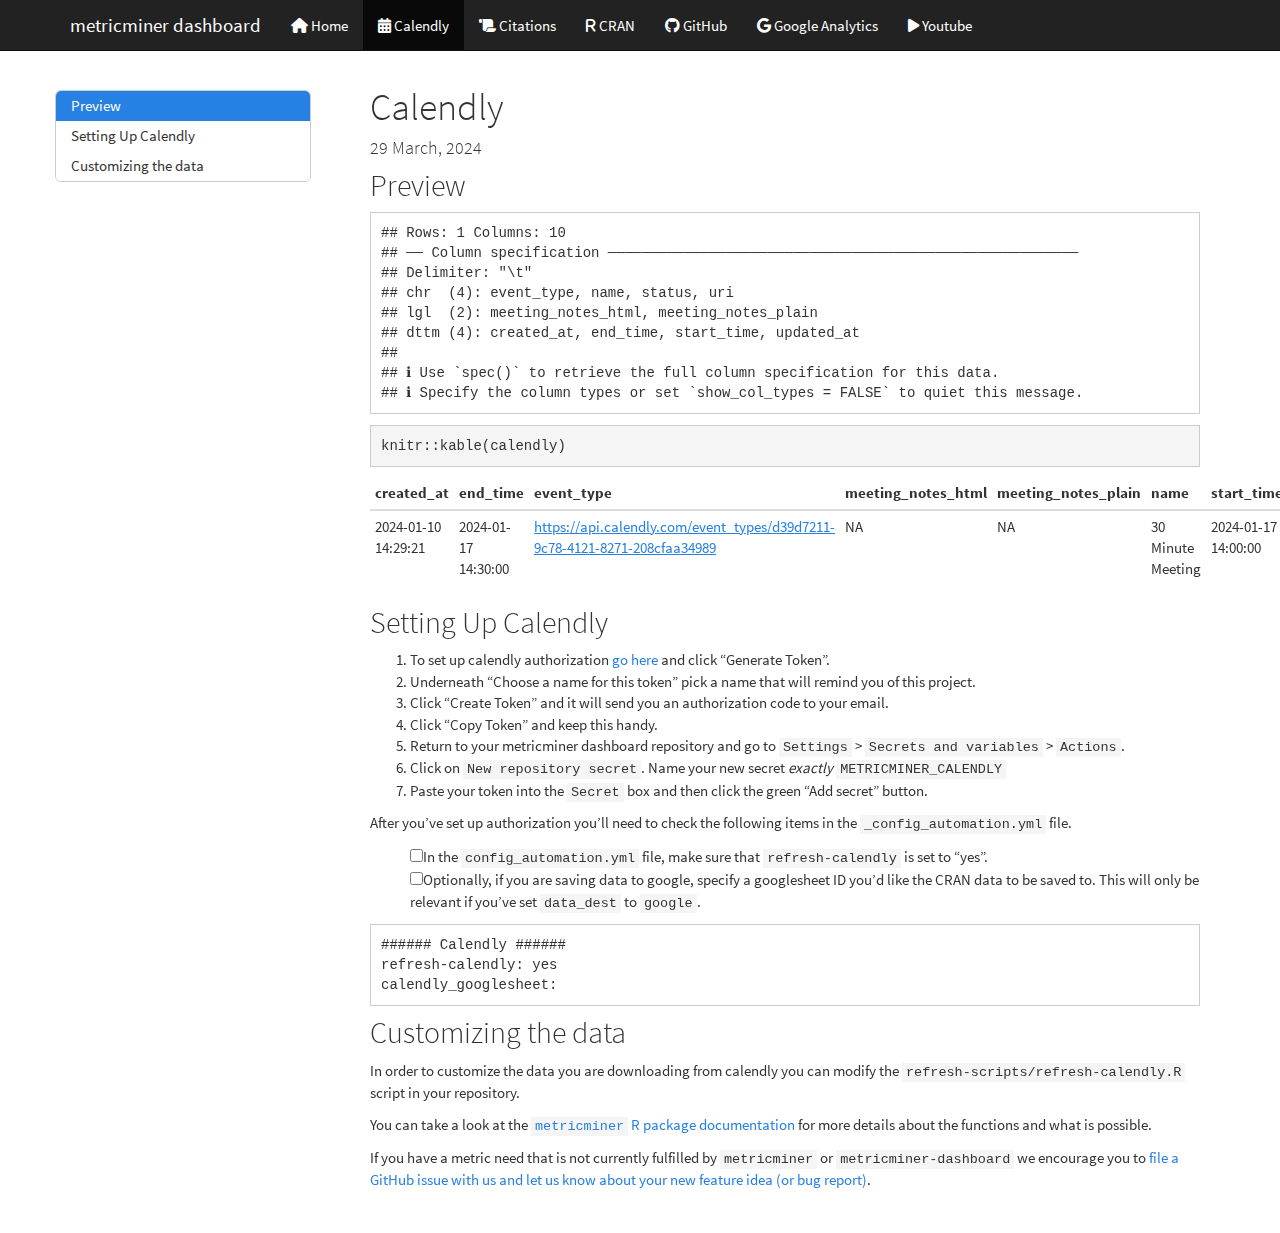
==== docs/calendly.html @ 534c84b9 "Initial commit" ====
<!DOCTYPE html>

<html>

<head>

<meta charset="utf-8" />
<meta name="generator" content="pandoc" />
<meta http-equiv="X-UA-Compatible" content="IE=EDGE" />




<title>Calendly</title>

<script src="site_libs/header-attrs-2.25/header-attrs.js"></script>
<script src="site_libs/jquery-3.6.0/jquery-3.6.0.min.js"></script>
<meta name="viewport" content="width=device-width, initial-scale=1" />
<link href="site_libs/bootstrap-3.3.5/css/cosmo.min.css" rel="stylesheet" />
<script src="site_libs/bootstrap-3.3.5/js/bootstrap.min.js"></script>
<script src="site_libs/bootstrap-3.3.5/shim/html5shiv.min.js"></script>
<script src="site_libs/bootstrap-3.3.5/shim/respond.min.js"></script>
<style>h1 {font-size: 34px;}
       h1.title {font-size: 38px;}
       h2 {font-size: 30px;}
       h3 {font-size: 24px;}
       h4 {font-size: 18px;}
       h5 {font-size: 16px;}
       h6 {font-size: 12px;}
       code {color: inherit; background-color: rgba(0, 0, 0, 0.04);}
       pre:not([class]) { background-color: white }</style>
<script src="site_libs/jqueryui-1.13.2/jquery-ui.min.js"></script>
<link href="site_libs/tocify-1.9.1/jquery.tocify.css" rel="stylesheet" />
<script src="site_libs/tocify-1.9.1/jquery.tocify.js"></script>
<script src="site_libs/navigation-1.1/tabsets.js"></script>
<link href="site_libs/highlightjs-9.12.0/textmate.css" rel="stylesheet" />
<script src="site_libs/highlightjs-9.12.0/highlight.js"></script>
<link href="site_libs/font-awesome-6.4.2/css/all.min.css" rel="stylesheet" />
<link href="site_libs/font-awesome-6.4.2/css/v4-shims.min.css" rel="stylesheet" />
<link rel="shortcut icon" href="resources/images/favicon.ico" />
 <!--- go to https://favicon.io/favicon-converter/ to upload an image to make a new favicon.io. You will need to replace the current favicon.io image with the one in the downloaded directory from the website. The current image is in the resources/images/ directory --->

<style type="text/css">
  code{white-space: pre-wrap;}
  span.smallcaps{font-variant: small-caps;}
  span.underline{text-decoration: underline;}
  div.column{display: inline-block; vertical-align: top; width: 50%;}
  div.hanging-indent{margin-left: 1.5em; text-indent: -1.5em;}
  ul.task-list{list-style: none;}
    </style>

<style type="text/css">code{white-space: pre;}</style>
<script type="text/javascript">
if (window.hljs) {
  hljs.configure({languages: []});
  hljs.initHighlightingOnLoad();
  if (document.readyState && document.readyState === "complete") {
    window.setTimeout(function() { hljs.initHighlighting(); }, 0);
  }
}
</script>









<style type = "text/css">
.main-container {
  max-width: 940px;
  margin-left: auto;
  margin-right: auto;
}
img {
  max-width:100%;
}
.tabbed-pane {
  padding-top: 12px;
}
.html-widget {
  margin-bottom: 20px;
}
button.code-folding-btn:focus {
  outline: none;
}
summary {
  display: list-item;
}
details > summary > p:only-child {
  display: inline;
}
pre code {
  padding: 0;
}
</style>


<style type="text/css">
.dropdown-submenu {
  position: relative;
}
.dropdown-submenu>.dropdown-menu {
  top: 0;
  left: 100%;
  margin-top: -6px;
  margin-left: -1px;
  border-radius: 0 6px 6px 6px;
}
.dropdown-submenu:hover>.dropdown-menu {
  display: block;
}
.dropdown-submenu>a:after {
  display: block;
  content: " ";
  float: right;
  width: 0;
  height: 0;
  border-color: transparent;
  border-style: solid;
  border-width: 5px 0 5px 5px;
  border-left-color: #cccccc;
  margin-top: 5px;
  margin-right: -10px;
}
.dropdown-submenu:hover>a:after {
  border-left-color: #adb5bd;
}
.dropdown-submenu.pull-left {
  float: none;
}
.dropdown-submenu.pull-left>.dropdown-menu {
  left: -100%;
  margin-left: 10px;
  border-radius: 6px 0 6px 6px;
}
</style>

<script type="text/javascript">
// manage active state of menu based on current page
$(document).ready(function () {
  // active menu anchor
  href = window.location.pathname
  href = href.substr(href.lastIndexOf('/') + 1)
  if (href === "")
    href = "index.html";
  var menuAnchor = $('a[href="' + href + '"]');

  // mark the anchor link active (and if it's in a dropdown, also mark that active)
  var dropdown = menuAnchor.closest('li.dropdown');
  if (window.bootstrap) { // Bootstrap 4+
    menuAnchor.addClass('active');
    dropdown.find('> .dropdown-toggle').addClass('active');
  } else { // Bootstrap 3
    menuAnchor.parent().addClass('active');
    dropdown.addClass('active');
  }

  // Navbar adjustments
  var navHeight = $(".navbar").first().height() + 15;
  var style = document.createElement('style');
  var pt = "padding-top: " + navHeight + "px; ";
  var mt = "margin-top: -" + navHeight + "px; ";
  var css = "";
  // offset scroll position for anchor links (for fixed navbar)
  for (var i = 1; i <= 6; i++) {
    css += ".section h" + i + "{ " + pt + mt + "}\n";
  }
  style.innerHTML = "body {" + pt + "padding-bottom: 40px; }\n" + css;
  document.head.appendChild(style);
});
</script>

<!-- tabsets -->

<style type="text/css">
.tabset-dropdown > .nav-tabs {
  display: inline-table;
  max-height: 500px;
  min-height: 44px;
  overflow-y: auto;
  border: 1px solid #ddd;
  border-radius: 4px;
}

.tabset-dropdown > .nav-tabs > li.active:before, .tabset-dropdown > .nav-tabs.nav-tabs-open:before {
  content: "\e259";
  font-family: 'Glyphicons Halflings';
  display: inline-block;
  padding: 10px;
  border-right: 1px solid #ddd;
}

.tabset-dropdown > .nav-tabs.nav-tabs-open > li.active:before {
  content: "\e258";
  font-family: 'Glyphicons Halflings';
  border: none;
}

.tabset-dropdown > .nav-tabs > li.active {
  display: block;
}

.tabset-dropdown > .nav-tabs > li > a,
.tabset-dropdown > .nav-tabs > li > a:focus,
.tabset-dropdown > .nav-tabs > li > a:hover {
  border: none;
  display: inline-block;
  border-radius: 4px;
  background-color: transparent;
}

.tabset-dropdown > .nav-tabs.nav-tabs-open > li {
  display: block;
  float: none;
}

.tabset-dropdown > .nav-tabs > li {
  display: none;
}
</style>

<!-- code folding -->



<style type="text/css">

#TOC {
  margin: 25px 0px 20px 0px;
}
@media (max-width: 768px) {
#TOC {
  position: relative;
  width: 100%;
}
}

@media print {
.toc-content {
  /* see https://github.com/w3c/csswg-drafts/issues/4434 */
  float: right;
}
}

.toc-content {
  padding-left: 30px;
  padding-right: 40px;
}

div.main-container {
  max-width: 1200px;
}

div.tocify {
  width: 20%;
  max-width: 260px;
  max-height: 85%;
}

@media (min-width: 768px) and (max-width: 991px) {
  div.tocify {
    width: 25%;
  }
}

@media (max-width: 767px) {
  div.tocify {
    width: 100%;
    max-width: none;
  }
}

.tocify ul, .tocify li {
  line-height: 20px;
}

.tocify-subheader .tocify-item {
  font-size: 0.90em;
}

.tocify .list-group-item {
  border-radius: 0px;
}


</style>



</head>

<body>


<div class="container-fluid main-container">


<!-- setup 3col/9col grid for toc_float and main content  -->
<div class="row">
<div class="col-xs-12 col-sm-4 col-md-3">
<div id="TOC" class="tocify">
</div>
</div>

<div class="toc-content col-xs-12 col-sm-8 col-md-9">




<div class="navbar navbar-default  navbar-fixed-top" role="navigation">
  <div class="container">
    <div class="navbar-header">
      <button type="button" class="navbar-toggle collapsed" data-toggle="collapse" data-bs-toggle="collapse" data-target="#navbar" data-bs-target="#navbar">
        <span class="icon-bar"></span>
        <span class="icon-bar"></span>
        <span class="icon-bar"></span>
      </button>
      <a class="navbar-brand" href="index.html">metricminer dashboard</a>
    </div>
    <div id="navbar" class="navbar-collapse collapse">
      <ul class="nav navbar-nav">
        <li>
  <a href="index.html">
    <span class="fa fa-home"></span>
     
    Home
  </a>
</li>
<li>
  <a href="calendly.html">
    <span class="fa fa-calendar"></span>
     
    Calendly
  </a>
</li>
<li>
  <a href="citations.html">
    <span class="fa fa-scroll"></span>
     
    Citations
  </a>
</li>
<li>
  <a href="cran.html">
    <span class="fa fa-r"></span>
     
    CRAN
  </a>
</li>
<li>
  <a href="github.html">
    <span class="fa fa-github"></span>
     
    GitHub
  </a>
</li>
<li>
  <a href="googleanalytics.html">
    <span class="fa fa-google"></span>
     
    Google Analytics
  </a>
</li>
<li>
  <a href="youtube.html">
    <span class="fa fa-play"></span>
     
    Youtube
  </a>
</li>
      </ul>
      <ul class="nav navbar-nav navbar-right">
        
      </ul>
    </div><!--/.nav-collapse -->
  </div><!--/.container -->
</div><!--/.navbar -->

<div id="header">



<h1 class="title toc-ignore">Calendly</h1>
<h4 class="date">29 March, 2024</h4>

</div>


<div id="preview" class="section level2">
<h2>Preview</h2>
<pre><code>## Rows: 1 Columns: 10
## ── Column specification ────────────────────────────────────────────────────────
## Delimiter: &quot;\t&quot;
## chr  (4): event_type, name, status, uri
## lgl  (2): meeting_notes_html, meeting_notes_plain
## dttm (4): created_at, end_time, start_time, updated_at
## 
## ℹ Use `spec()` to retrieve the full column specification for this data.
## ℹ Specify the column types or set `show_col_types = FALSE` to quiet this message.</code></pre>
<pre class="r"><code>knitr::kable(calendly)</code></pre>
<table>
<colgroup>
<col width="6%" />
<col width="6%" />
<col width="24%" />
<col width="6%" />
<col width="6%" />
<col width="6%" />
<col width="6%" />
<col width="2%" />
<col width="6%" />
<col width="26%" />
</colgroup>
<thead>
<tr class="header">
<th align="left">created_at</th>
<th align="left">end_time</th>
<th align="left">event_type</th>
<th align="left">meeting_notes_html</th>
<th align="left">meeting_notes_plain</th>
<th align="left">name</th>
<th align="left">start_time</th>
<th align="left">status</th>
<th align="left">updated_at</th>
<th align="left">uri</th>
</tr>
</thead>
<tbody>
<tr class="odd">
<td align="left">2024-01-10 14:29:21</td>
<td align="left">2024-01-17 14:30:00</td>
<td align="left"><a
href="https://api.calendly.com/event_types/d39d7211-9c78-4121-8271-208cfaa34989"
class="uri">https://api.calendly.com/event_types/d39d7211-9c78-4121-8271-208cfaa34989</a></td>
<td align="left">NA</td>
<td align="left">NA</td>
<td align="left">30 Minute Meeting</td>
<td align="left">2024-01-17 14:00:00</td>
<td align="left">active</td>
<td align="left">2024-01-10 14:29:22</td>
<td align="left"><a
href="https://api.calendly.com/scheduled_events/ac7a3d65-37ee-4277-a057-c308bdc7a067"
class="uri">https://api.calendly.com/scheduled_events/ac7a3d65-37ee-4277-a057-c308bdc7a067</a></td>
</tr>
</tbody>
</table>
</div>
<div id="setting-up-calendly" class="section level2">
<h2>Setting Up Calendly</h2>
<ol style="list-style-type: decimal">
<li>To set up calendly authorization <a
href="https://calendly.com/integrations/api_webhooks">go here</a> and
click “Generate Token”.</li>
<li>Underneath “Choose a name for this token” pick a name that will
remind you of this project.</li>
<li>Click “Create Token” and it will send you an authorization code to
your email.</li>
<li>Click “Copy Token” and keep this handy.</li>
<li>Return to your metricminer dashboard repository and go to
<code>Settings</code> &gt; <code>Secrets and variables</code> &gt;
<code>Actions</code>.</li>
<li>Click on <code>New repository secret</code>. Name your new secret
<em>exactly</em> <code>METRICMINER_CALENDLY</code></li>
<li>Paste your token into the <code>Secret</code> box and then click the
green “Add secret” button.</li>
</ol>
<p>After you’ve set up authorization you’ll need to check the following
items in the <code>_config_automation.yml</code> file.</p>
<ul class="task-list">
<li><input type="checkbox" />In the <code>config_automation.yml</code>
file, make sure that <code>refresh-calendly</code> is set to “yes”.</li>
<li><input type="checkbox" />Optionally, if you are saving data to
google, specify a googlesheet ID you’d like the CRAN data to be saved
to. This will only be relevant if you’ve set <code>data_dest</code> to
<code>google</code>.</li>
</ul>
<pre><code>###### Calendly ######
refresh-calendly: yes
calendly_googlesheet:</code></pre>
</div>
<div id="customizing-the-data" class="section level2">
<h2>Customizing the data</h2>
<p>In order to customize the data you are downloading from calendly you
can modify the <code>refresh-scripts/refresh-calendly.R</code> script in
your repository.</p>
<p>You can take a look at the <a
href="https://hutchdatascience.org/metricminer/articles/getting-started.html"><code>metricminer</code>
R package documentation</a> for more details about the functions and
what is possible.</p>
<p>If you have a metric need that is not currently fulfilled by
<code>metricminer</code> or <code>metricminer-dashboard</code> we
encourage you to <a
href="https://github.com/fhdsl/metricminer/issues/new/choose">file a
GitHub issue with us and let us know about your new feature idea (or bug
report)</a>.</p>
</div>



</div>
</div>

</div>

<script>

// add bootstrap table styles to pandoc tables
function bootstrapStylePandocTables() {
  $('tr.odd').parent('tbody').parent('table').addClass('table table-condensed');
}
$(document).ready(function () {
  bootstrapStylePandocTables();
});


</script>

<!-- tabsets -->

<script>
$(document).ready(function () {
  window.buildTabsets("TOC");
});

$(document).ready(function () {
  $('.tabset-dropdown > .nav-tabs > li').click(function () {
    $(this).parent().toggleClass('nav-tabs-open');
  });
});
</script>

<!-- code folding -->

<script>
$(document).ready(function ()  {

    // temporarily add toc-ignore selector to headers for the consistency with Pandoc
    $('.unlisted.unnumbered').addClass('toc-ignore')

    // move toc-ignore selectors from section div to header
    $('div.section.toc-ignore')
        .removeClass('toc-ignore')
        .children('h1,h2,h3,h4,h5').addClass('toc-ignore');

    // establish options
    var options = {
      selectors: "h1,h2,h3",
      theme: "bootstrap3",
      context: '.toc-content',
      hashGenerator: function (text) {
        return text.replace(/[.\\/?&!#<>]/g, '').replace(/\s/g, '_');
      },
      ignoreSelector: ".toc-ignore",
      scrollTo: 0
    };
    options.showAndHide = true;
    options.smoothScroll = true;

    // tocify
    var toc = $("#TOC").tocify(options).data("toc-tocify");
});
</script>

<!-- dynamically load mathjax for compatibility with self-contained -->
<script>
  (function () {
    var script = document.createElement("script");
    script.type = "text/javascript";
    script.src  = "https://mathjax.rstudio.com/latest/MathJax.js?config=TeX-AMS-MML_HTMLorMML";
    document.getElementsByTagName("head")[0].appendChild(script);
  })();
</script>

</body>
</html>
---- docs/site_libs/bootstrap-3.3.5/css/cosmo.min.css ----
@font-face {
  font-family: 'Source Sans Pro';
  font-style: normal;
  font-weight: 300;
  src: url(fonts/SourceSansProLight.ttf) format('truetype');
}
@font-face {
  font-family: 'Source Sans Pro';
  font-style: normal;
  font-weight: 400;
  src: url(fonts/SourceSansPro.ttf) format('truetype');
}
@font-face {
  font-family: 'Source Sans Pro';
  font-style: normal;
  font-weight: 700;
  src: url(fonts/SourceSansProBold.ttf) format('truetype');
}

/*!
 * bootswatch v3.3.6
 * Homepage: http://bootswatch.com
 * Copyright 2012-2015 Thomas Park
 * Licensed under MIT
 * Based on Bootstrap
*//*!
 * Bootstrap v3.3.6 (http://getbootstrap.com)
 * Copyright 2011-2015 Twitter, Inc.
 * Licensed under MIT (https://github.com/twbs/bootstrap/blob/master/LICENSE)
 *//*! normalize.css v3.0.3 | MIT License | github.com/necolas/normalize.css */html{font-family:sans-serif;-ms-text-size-adjust:100%;-webkit-text-size-adjust:100%}body{margin:0}article,aside,details,figcaption,figure,footer,header,hgroup,main,menu,nav,section,summary{display:block}audio,canvas,progress,video{display:inline-block;vertical-align:baseline}audio:not([controls]){display:none;height:0}[hidden],template{display:none}a{background-color:transparent}a:active,a:hover{outline:0}abbr[title]{border-bottom:1px dotted}b,strong{font-weight:bold}dfn{font-style:italic}h1{font-size:2em;margin:0.67em 0}mark{background:#ff0;color:#000}small{font-size:80%}sub,sup{font-size:75%;line-height:0;position:relative;vertical-align:baseline}sup{top:-0.5em}sub{bottom:-0.25em}img{border:0}svg:not(:root){overflow:hidden}figure{margin:1em 40px}hr{-webkit-box-sizing:content-box;-moz-box-sizing:content-box;box-sizing:content-box;height:0}pre{overflow:auto}code,kbd,pre,samp{font-family:monospace, monospace;font-size:1em}button,input,optgroup,select,textarea{color:inherit;font:inherit;margin:0}button{overflow:visible}button,select{text-transform:none}button,html input[type="button"],input[type="reset"],input[type="submit"]{-webkit-appearance:button;cursor:pointer}button[disabled],html input[disabled]{cursor:default}button::-moz-focus-inner,input::-moz-focus-inner{border:0;padding:0}input{line-height:normal}input[type="checkbox"],input[type="radio"]{-webkit-box-sizing:border-box;-moz-box-sizing:border-box;box-sizing:border-box;padding:0}input[type="number"]::-webkit-inner-spin-button,input[type="number"]::-webkit-outer-spin-button{height:auto}input[type="search"]{-webkit-appearance:textfield;-webkit-box-sizing:content-box;-moz-box-sizing:content-box;box-sizing:content-box}input[type="search"]::-webkit-search-cancel-button,input[type="search"]::-webkit-search-decoration{-webkit-appearance:none}fieldset{border:1px solid #c0c0c0;margin:0 2px;padding:0.35em 0.625em 0.75em}legend{border:0;padding:0}textarea{overflow:auto}optgroup{font-weight:bold}table{border-collapse:collapse;border-spacing:0}td,th{padding:0}/*! Source: https://github.com/h5bp/html5-boilerplate/blob/master/src/css/main.css */@media print{*,*:before,*:after{background:transparent !important;color:#000 !important;-webkit-box-shadow:none !important;box-shadow:none !important;text-shadow:none !important}a,a:visited{text-decoration:underline}a[href]:after{content:" (" attr(href) ")"}abbr[title]:after{content:" (" attr(title) ")"}a[href^="#"]:after,a[href^="javascript:"]:after{content:""}pre,blockquote{border:1px solid #999;page-break-inside:avoid}thead{display:table-header-group}tr,img{page-break-inside:avoid}img{max-width:100% !important}p,h2,h3{orphans:3;widows:3}h2,h3{page-break-after:avoid}.navbar{display:none}.btn>.caret,.dropup>.btn>.caret{border-top-color:#000 !important}.label{border:1px solid #000}.table{border-collapse:collapse !important}.table td,.table th{background-color:#fff !important}.table-bordered th,.table-bordered td{border:1px solid #ddd !important}}@font-face{font-family:'Glyphicons Halflings';src:url('../fonts/glyphicons-halflings-regular.eot');src:url('../fonts/glyphicons-halflings-regular.eot?#iefix') format('embedded-opentype'),url('../fonts/glyphicons-halflings-regular.woff') format('woff'),url('../fonts/glyphicons-halflings-regular.ttf') format('truetype'),url('../fonts/glyphicons-halflings-regular.svg#glyphicons_halflingsregular') format('svg')}.glyphicon{position:relative;top:1px;display:inline-block;font-family:'Glyphicons Halflings';font-style:normal;font-weight:normal;line-height:1;-webkit-font-smoothing:antialiased;-moz-osx-font-smoothing:grayscale}.glyphicon-asterisk:before{content:"\002a"}.glyphicon-plus:before{content:"\002b"}.glyphicon-euro:before,.glyphicon-eur:before{content:"\20ac"}.glyphicon-minus:before{content:"\2212"}.glyphicon-cloud:before{content:"\2601"}.glyphicon-envelope:before{content:"\2709"}.glyphicon-pencil:before{content:"\270f"}.glyphicon-glass:before{content:"\e001"}.glyphicon-music:before{content:"\e002"}.glyphicon-search:before{content:"\e003"}.glyphicon-heart:before{content:"\e005"}.glyphicon-star:before{content:"\e006"}.glyphicon-star-empty:before{content:"\e007"}.glyphicon-user:before{content:"\e008"}.glyphicon-film:before{content:"\e009"}.glyphicon-th-large:before{content:"\e010"}.glyphicon-th:before{content:"\e011"}.glyphicon-th-list:before{content:"\e012"}.glyphicon-ok:before{content:"\e013"}.glyphicon-remove:before{content:"\e014"}.glyphicon-zoom-in:before{content:"\e015"}.glyphicon-zoom-out:before{content:"\e016"}.glyphicon-off:before{content:"\e017"}.glyphicon-signal:before{content:"\e018"}.glyphicon-cog:before{content:"\e019"}.glyphicon-trash:before{content:"\e020"}.glyphicon-home:before{content:"\e021"}.glyphicon-file:before{content:"\e022"}.glyphicon-time:before{content:"\e023"}.glyphicon-road:before{content:"\e024"}.glyphicon-download-alt:before{content:"\e025"}.glyphicon-download:before{content:"\e026"}.glyphicon-upload:before{content:"\e027"}.glyphicon-inbox:before{content:"\e028"}.glyphicon-play-circle:before{content:"\e029"}.glyphicon-repeat:before{content:"\e030"}.glyphicon-refresh:before{content:"\e031"}.glyphicon-list-alt:before{content:"\e032"}.glyphicon-lock:before{content:"\e033"}.glyphicon-flag:before{content:"\e034"}.glyphicon-headphones:before{content:"\e035"}.glyphicon-volume-off:before{content:"\e036"}.glyphicon-volume-down:before{content:"\e037"}.glyphicon-volume-up:before{content:"\e038"}.glyphicon-qrcode:before{content:"\e039"}.glyphicon-barcode:before{content:"\e040"}.glyphicon-tag:before{content:"\e041"}.glyphicon-tags:before{content:"\e042"}.glyphicon-book:before{content:"\e043"}.glyphicon-bookmark:before{content:"\e044"}.glyphicon-print:before{content:"\e045"}.glyphicon-camera:before{content:"\e046"}.glyphicon-font:before{content:"\e047"}.glyphicon-bold:before{content:"\e048"}.glyphicon-italic:before{content:"\e049"}.glyphicon-text-height:before{content:"\e050"}.glyphicon-text-width:before{content:"\e051"}.glyphicon-align-left:before{content:"\e052"}.glyphicon-align-center:before{content:"\e053"}.glyphicon-align-right:before{content:"\e054"}.glyphicon-align-justify:before{content:"\e055"}.glyphicon-list:before{content:"\e056"}.glyphicon-indent-left:before{content:"\e057"}.glyphicon-indent-right:before{content:"\e058"}.glyphicon-facetime-video:before{content:"\e059"}.glyphicon-picture:before{content:"\e060"}.glyphicon-map-marker:before{content:"\e062"}.glyphicon-adjust:before{content:"\e063"}.glyphicon-tint:before{content:"\e064"}.glyphicon-edit:before{content:"\e065"}.glyphicon-share:before{content:"\e066"}.glyphicon-check:before{content:"\e067"}.glyphicon-move:before{content:"\e068"}.glyphicon-step-backward:before{content:"\e069"}.glyphicon-fast-backward:before{content:"\e070"}.glyphicon-backward:before{content:"\e071"}.glyphicon-play:before{content:"\e072"}.glyphicon-pause:before{content:"\e073"}.glyphicon-stop:before{content:"\e074"}.glyphicon-forward:before{content:"\e075"}.glyphicon-fast-forward:before{content:"\e076"}.glyphicon-step-forward:before{content:"\e077"}.glyphicon-eject:before{content:"\e078"}.glyphicon-chevron-left:before{content:"\e079"}.glyphicon-chevron-right:before{content:"\e080"}.glyphicon-plus-sign:before{content:"\e081"}.glyphicon-minus-sign:before{content:"\e082"}.glyphicon-remove-sign:before{content:"\e083"}.glyphicon-ok-sign:before{content:"\e084"}.glyphicon-question-sign:before{content:"\e085"}.glyphicon-info-sign:before{content:"\e086"}.glyphicon-screenshot:before{content:"\e087"}.glyphicon-remove-circle:before{content:"\e088"}.glyphicon-ok-circle:before{content:"\e089"}.glyphicon-ban-circle:before{content:"\e090"}.glyphicon-arrow-left:before{content:"\e091"}.glyphicon-arrow-right:before{content:"\e092"}.glyphicon-arrow-up:before{content:"\e093"}.glyphicon-arrow-down:before{content:"\e094"}.glyphicon-share-alt:before{content:"\e095"}.glyphicon-resize-full:before{content:"\e096"}.glyphicon-resize-small:before{content:"\e097"}.glyphicon-exclamation-sign:before{content:"\e101"}.glyphicon-gift:before{content:"\e102"}.glyphicon-leaf:before{content:"\e103"}.glyphicon-fire:before{content:"\e104"}.glyphicon-eye-open:before{content:"\e105"}.glyphicon-eye-close:before{content:"\e106"}.glyphicon-warning-sign:before{content:"\e107"}.glyphicon-plane:before{content:"\e108"}.glyphicon-calendar:before{content:"\e109"}.glyphicon-random:before{content:"\e110"}.glyphicon-comment:before{content:"\e111"}.glyphicon-magnet:before{content:"\e112"}.glyphicon-chevron-up:before{content:"\e113"}.glyphicon-chevron-down:before{content:"\e114"}.glyphicon-retweet:before{content:"\e115"}.glyphicon-shopping-cart:before{content:"\e116"}.glyphicon-folder-close:before{content:"\e117"}.glyphicon-folder-open:before{content:"\e118"}.glyphicon-resize-vertical:before{content:"\e119"}.glyphicon-resize-horizontal:before{content:"\e120"}.glyphicon-hdd:before{content:"\e121"}.glyphicon-bullhorn:before{content:"\e122"}.glyphicon-bell:before{content:"\e123"}.glyphicon-certificate:before{content:"\e124"}.glyphicon-thumbs-up:before{content:"\e125"}.glyphicon-thumbs-down:before{content:"\e126"}.glyphicon-hand-right:before{content:"\e127"}.glyphicon-hand-left:before{content:"\e128"}.glyphicon-hand-up:before{content:"\e129"}.glyphicon-hand-down:before{content:"\e130"}.glyphicon-circle-arrow-right:before{content:"\e131"}.glyphicon-circle-arrow-left:before{content:"\e132"}.glyphicon-circle-arrow-up:before{content:"\e133"}.glyphicon-circle-arrow-down:before{content:"\e134"}.glyphicon-globe:before{content:"\e135"}.glyphicon-wrench:before{content:"\e136"}.glyphicon-tasks:before{content:"\e137"}.glyphicon-filter:before{content:"\e138"}.glyphicon-briefcase:before{content:"\e139"}.glyphicon-fullscreen:before{content:"\e140"}.glyphicon-dashboard:before{content:"\e141"}.glyphicon-paperclip:before{content:"\e142"}.glyphicon-heart-empty:before{content:"\e143"}.glyphicon-link:before{content:"\e144"}.glyphicon-phone:before{content:"\e145"}.glyphicon-pushpin:before{content:"\e146"}.glyphicon-usd:before{content:"\e148"}.glyphicon-gbp:before{content:"\e149"}.glyphicon-sort:before{content:"\e150"}.glyphicon-sort-by-alphabet:before{content:"\e151"}.glyphicon-sort-by-alphabet-alt:before{content:"\e152"}.glyphicon-sort-by-order:before{content:"\e153"}.glyphicon-sort-by-order-alt:before{content:"\e154"}.glyphicon-sort-by-attributes:before{content:"\e155"}.glyphicon-sort-by-attributes-alt:before{content:"\e156"}.glyphicon-unchecked:before{content:"\e157"}.glyphicon-expand:before{content:"\e158"}.glyphicon-collapse-down:before{content:"\e159"}.glyphicon-collapse-up:before{content:"\e160"}.glyphicon-log-in:before{content:"\e161"}.glyphicon-flash:before{content:"\e162"}.glyphicon-log-out:before{content:"\e163"}.glyphicon-new-window:before{content:"\e164"}.glyphicon-record:before{content:"\e165"}.glyphicon-save:before{content:"\e166"}.glyphicon-open:before{content:"\e167"}.glyphicon-saved:before{content:"\e168"}.glyphicon-import:before{content:"\e169"}.glyphicon-export:before{content:"\e170"}.glyphicon-send:before{content:"\e171"}.glyphicon-floppy-disk:before{content:"\e172"}.glyphicon-floppy-saved:before{content:"\e173"}.glyphicon-floppy-remove:before{content:"\e174"}.glyphicon-floppy-save:before{content:"\e175"}.glyphicon-floppy-open:before{content:"\e176"}.glyphicon-credit-card:before{content:"\e177"}.glyphicon-transfer:before{content:"\e178"}.glyphicon-cutlery:before{content:"\e179"}.glyphicon-header:before{content:"\e180"}.glyphicon-compressed:before{content:"\e181"}.glyphicon-earphone:before{content:"\e182"}.glyphicon-phone-alt:before{content:"\e183"}.glyphicon-tower:before{content:"\e184"}.glyphicon-stats:before{content:"\e185"}.glyphicon-sd-video:before{content:"\e186"}.glyphicon-hd-video:before{content:"\e187"}.glyphicon-subtitles:before{content:"\e188"}.glyphicon-sound-stereo:before{content:"\e189"}.glyphicon-sound-dolby:before{content:"\e190"}.glyphicon-sound-5-1:before{content:"\e191"}.glyphicon-sound-6-1:before{content:"\e192"}.glyphicon-sound-7-1:before{content:"\e193"}.glyphicon-copyright-mark:before{content:"\e194"}.glyphicon-registration-mark:before{content:"\e195"}.glyphicon-cloud-download:before{content:"\e197"}.glyphicon-cloud-upload:before{content:"\e198"}.glyphicon-tree-conifer:before{content:"\e199"}.glyphicon-tree-deciduous:before{content:"\e200"}.glyphicon-cd:before{content:"\e201"}.glyphicon-save-file:before{content:"\e202"}.glyphicon-open-file:before{content:"\e203"}.glyphicon-level-up:before{content:"\e204"}.glyphicon-copy:before{content:"\e205"}.glyphicon-paste:before{content:"\e206"}.glyphicon-alert:before{content:"\e209"}.glyphicon-equalizer:before{content:"\e210"}.glyphicon-king:before{content:"\e211"}.glyphicon-queen:before{content:"\e212"}.glyphicon-pawn:before{content:"\e213"}.glyphicon-bishop:before{content:"\e214"}.glyphicon-knight:before{content:"\e215"}.glyphicon-baby-formula:before{content:"\e216"}.glyphicon-tent:before{content:"\26fa"}.glyphicon-blackboard:before{content:"\e218"}.glyphicon-bed:before{content:"\e219"}.glyphicon-apple:before{content:"\f8ff"}.glyphicon-erase:before{content:"\e221"}.glyphicon-hourglass:before{content:"\231b"}.glyphicon-lamp:before{content:"\e223"}.glyphicon-duplicate:before{content:"\e224"}.glyphicon-piggy-bank:before{content:"\e225"}.glyphicon-scissors:before{content:"\e226"}.glyphicon-bitcoin:before{content:"\e227"}.glyphicon-btc:before{content:"\e227"}.glyphicon-xbt:before{content:"\e227"}.glyphicon-yen:before{content:"\00a5"}.glyphicon-jpy:before{content:"\00a5"}.glyphicon-ruble:before{content:"\20bd"}.glyphicon-rub:before{content:"\20bd"}.glyphicon-scale:before{content:"\e230"}.glyphicon-ice-lolly:before{content:"\e231"}.glyphicon-ice-lolly-tasted:before{content:"\e232"}.glyphicon-education:before{content:"\e233"}.glyphicon-option-horizontal:before{content:"\e234"}.glyphicon-option-vertical:before{content:"\e235"}.glyphicon-menu-hamburger:before{content:"\e236"}.glyphicon-modal-window:before{content:"\e237"}.glyphicon-oil:before{content:"\e238"}.glyphicon-grain:before{content:"\e239"}.glyphicon-sunglasses:before{content:"\e240"}.glyphicon-text-size:before{content:"\e241"}.glyphicon-text-color:before{content:"\e242"}.glyphicon-text-background:before{content:"\e243"}.glyphicon-object-align-top:before{content:"\e244"}.glyphicon-object-align-bottom:before{content:"\e245"}.glyphicon-object-align-horizontal:before{content:"\e246"}.glyphicon-object-align-left:before{content:"\e247"}.glyphicon-object-align-vertical:before{content:"\e248"}.glyphicon-object-align-right:before{content:"\e249"}.glyphicon-triangle-right:before{content:"\e250"}.glyphicon-triangle-left:before{content:"\e251"}.glyphicon-triangle-bottom:before{content:"\e252"}.glyphicon-triangle-top:before{content:"\e253"}.glyphicon-console:before{content:"\e254"}.glyphicon-superscript:before{content:"\e255"}.glyphicon-subscript:before{content:"\e256"}.glyphicon-menu-left:before{content:"\e257"}.glyphicon-menu-right:before{content:"\e258"}.glyphicon-menu-down:before{content:"\e259"}.glyphicon-menu-up:before{content:"\e260"}*{-webkit-box-sizing:border-box;-moz-box-sizing:border-box;box-sizing:border-box}*:before,*:after{-webkit-box-sizing:border-box;-moz-box-sizing:border-box;box-sizing:border-box}html{font-size:10px;-webkit-tap-highlight-color:rgba(0,0,0,0)}body{font-family:"Source Sans Pro",Calibri,Candara,Arial,sans-serif;font-size:15px;line-height:1.42857143;color:#333333;background-color:#ffffff}input,button,select,textarea{font-family:inherit;font-size:inherit;line-height:inherit}a{color:#2780e3;text-decoration:none}a:hover,a:focus{color:#165ba8;text-decoration:underline}a:focus{outline:thin dotted;outline:5px auto -webkit-focus-ring-color;outline-offset:-2px}figure{margin:0}img{vertical-align:middle}.img-responsive,.thumbnail>img,.thumbnail a>img,.carousel-inner>.item>img,.carousel-inner>.item>a>img{display:block;max-width:100%;height:auto}.img-rounded{border-radius:0}.img-thumbnail{padding:4px;line-height:1.42857143;background-color:#ffffff;border:1px solid #dddddd;border-radius:0;-webkit-transition:all .2s ease-in-out;-o-transition:all .2s ease-in-out;transition:all .2s ease-in-out;display:inline-block;max-width:100%;height:auto}.img-circle{border-radius:50%}hr{margin-top:21px;margin-bottom:21px;border:0;border-top:1px solid #e6e6e6}.sr-only{position:absolute;width:1px;height:1px;margin:-1px;padding:0;overflow:hidden;clip:rect(0, 0, 0, 0);border:0}.sr-only-focusable:active,.sr-only-focusable:focus{position:static;width:auto;height:auto;margin:0;overflow:visible;clip:auto}[role="button"]{cursor:pointer}h1,h2,h3,h4,h5,h6,.h1,.h2,.h3,.h4,.h5,.h6{font-family:"Source Sans Pro",Calibri,Candara,Arial,sans-serif;font-weight:300;line-height:1.1;color:inherit}h1 small,h2 small,h3 small,h4 small,h5 small,h6 small,.h1 small,.h2 small,.h3 small,.h4 small,.h5 small,.h6 small,h1 .small,h2 .small,h3 .small,h4 .small,h5 .small,h6 .small,.h1 .small,.h2 .small,.h3 .small,.h4 .small,.h5 .small,.h6 .small{font-weight:normal;line-height:1;color:#999999}h1,.h1,h2,.h2,h3,.h3{margin-top:21px;margin-bottom:10.5px}h1 small,.h1 small,h2 small,.h2 small,h3 small,.h3 small,h1 .small,.h1 .small,h2 .small,.h2 .small,h3 .small,.h3 .small{font-size:65%}h4,.h4,h5,.h5,h6,.h6{margin-top:10.5px;margin-bottom:10.5px}h4 small,.h4 small,h5 small,.h5 small,h6 small,.h6 small,h4 .small,.h4 .small,h5 .small,.h5 .small,h6 .small,.h6 .small{font-size:75%}h1,.h1{font-size:39px}h2,.h2{font-size:32px}h3,.h3{font-size:26px}h4,.h4{font-size:19px}h5,.h5{font-size:15px}h6,.h6{font-size:13px}p{margin:0 0 10.5px}.lead{margin-bottom:21px;font-size:17px;font-weight:300;line-height:1.4}@media (min-width:768px){.lead{font-size:22.5px}}small,.small{font-size:86%}mark,.mark{background-color:#ff7518;padding:.2em}.text-left{text-align:left}.text-right{text-align:right}.text-center{text-align:center}.text-justify{text-align:justify}.text-nowrap{white-space:nowrap}.text-lowercase{text-transform:lowercase}.text-uppercase{text-transform:uppercase}.text-capitalize{text-transform:capitalize}.text-muted{color:#999999}.text-primary{color:#2780e3}a.text-primary:hover,a.text-primary:focus{color:#1967be}.text-success{color:#ffffff}a.text-success:hover,a.text-success:focus{color:#e6e6e6}.text-info{color:#ffffff}a.text-info:hover,a.text-info:focus{color:#e6e6e6}.text-warning{color:#ffffff}a.text-warning:hover,a.text-warning:focus{color:#e6e6e6}.text-danger{color:#ffffff}a.text-danger:hover,a.text-danger:focus{color:#e6e6e6}.bg-primary{color:#fff;background-color:#2780e3}a.bg-primary:hover,a.bg-primary:focus{background-color:#1967be}.bg-success{background-color:#3fb618}a.bg-success:hover,a.bg-success:focus{background-color:#2f8912}.bg-info{background-color:#9954bb}a.bg-info:hover,a.bg-info:focus{background-color:#7e3f9d}.bg-warning{background-color:#ff7518}a.bg-warning:hover,a.bg-warning:focus{background-color:#e45c00}.bg-danger{background-color:#ff0039}a.bg-danger:hover,a.bg-danger:focus{background-color:#cc002e}.page-header{padding-bottom:9.5px;margin:42px 0 21px;border-bottom:1px solid #e6e6e6}ul,ol{margin-top:0;margin-bottom:10.5px}ul ul,ol ul,ul ol,ol ol{margin-bottom:0}.list-unstyled{padding-left:0;list-style:none}.list-inline{padding-left:0;list-style:none;margin-left:-5px}.list-inline>li{display:inline-block;padding-left:5px;padding-right:5px}dl{margin-top:0;margin-bottom:21px}dt,dd{line-height:1.42857143}dt{font-weight:bold}dd{margin-left:0}@media (min-width:768px){.dl-horizontal dt{float:left;width:160px;clear:left;text-align:right;overflow:hidden;text-overflow:ellipsis;white-space:nowrap}.dl-horizontal dd{margin-left:180px}}abbr[title],abbr[data-original-title]{cursor:help;border-bottom:1px dotted #999999}.initialism{font-size:90%;text-transform:uppercase}blockquote{padding:10.5px 21px;margin:0 0 21px;font-size:18.75px;border-left:5px solid #e6e6e6}blockquote p:last-child,blockquote ul:last-child,blockquote ol:last-child{margin-bottom:0}blockquote footer,blockquote small,blockquote .small{display:block;font-size:80%;line-height:1.42857143;color:#999999}blockquote footer:before,blockquote small:before,blockquote .small:before{content:'\2014 \00A0'}.blockquote-reverse,blockquote.pull-right{padding-right:15px;padding-left:0;border-right:5px solid #e6e6e6;border-left:0;text-align:right}.blockquote-reverse footer:before,blockquote.pull-right footer:before,.blockquote-reverse small:before,blockquote.pull-right small:before,.blockquote-reverse .small:before,blockquote.pull-right .small:before{content:''}.blockquote-reverse footer:after,blockquote.pull-right footer:after,.blockquote-reverse small:after,blockquote.pull-right small:after,.blockquote-reverse .small:after,blockquote.pull-right .small:after{content:'\00A0 \2014'}address{margin-bottom:21px;font-style:normal;line-height:1.42857143}code,kbd,pre,samp{font-family:monospace}code{padding:2px 4px;font-size:90%;color:#c7254e;background-color:#f9f2f4;border-radius:0}kbd{padding:2px 4px;font-size:90%;color:#ffffff;background-color:#333333;border-radius:0;-webkit-box-shadow:inset 0 -1px 0 rgba(0,0,0,0.25);box-shadow:inset 0 -1px 0 rgba(0,0,0,0.25)}kbd kbd{padding:0;font-size:100%;font-weight:bold;-webkit-box-shadow:none;box-shadow:none}pre{display:block;padding:10px;margin:0 0 10.5px;font-size:14px;line-height:1.42857143;word-break:break-all;word-wrap:break-word;color:#333333;background-color:#f5f5f5;border:1px solid #cccccc;border-radius:0}pre code{padding:0;font-size:inherit;color:inherit;white-space:pre-wrap;background-color:transparent;border-radius:0}.pre-scrollable{max-height:340px;overflow-y:scroll}.container{margin-right:auto;margin-left:auto;padding-left:15px;padding-right:15px}@media (min-width:768px){.container{width:750px}}@media (min-width:992px){.container{width:970px}}@media (min-width:1200px){.container{width:1170px}}.container-fluid{margin-right:auto;margin-left:auto;padding-left:15px;padding-right:15px}.row{margin-left:-15px;margin-right:-15px}.col-xs-1,.col-sm-1,.col-md-1,.col-lg-1,.col-xs-2,.col-sm-2,.col-md-2,.col-lg-2,.col-xs-3,.col-sm-3,.col-md-3,.col-lg-3,.col-xs-4,.col-sm-4,.col-md-4,.col-lg-4,.col-xs-5,.col-sm-5,.col-md-5,.col-lg-5,.col-xs-6,.col-sm-6,.col-md-6,.col-lg-6,.col-xs-7,.col-sm-7,.col-md-7,.col-lg-7,.col-xs-8,.col-sm-8,.col-md-8,.col-lg-8,.col-xs-9,.col-sm-9,.col-md-9,.col-lg-9,.col-xs-10,.col-sm-10,.col-md-10,.col-lg-10,.col-xs-11,.col-sm-11,.col-md-11,.col-lg-11,.col-xs-12,.col-sm-12,.col-md-12,.col-lg-12{position:relative;min-height:1px;padding-left:15px;padding-right:15px}.col-xs-1,.col-xs-2,.col-xs-3,.col-xs-4,.col-xs-5,.col-xs-6,.col-xs-7,.col-xs-8,.col-xs-9,.col-xs-10,.col-xs-11,.col-xs-12{float:left}.col-xs-12{width:100%}.col-xs-11{width:91.66666667%}.col-xs-10{width:83.33333333%}.col-xs-9{width:75%}.col-xs-8{width:66.66666667%}.col-xs-7{width:58.33333333%}.col-xs-6{width:50%}.col-xs-5{width:41.66666667%}.col-xs-4{width:33.33333333%}.col-xs-3{width:25%}.col-xs-2{width:16.66666667%}.col-xs-1{width:8.33333333%}.col-xs-pull-12{right:100%}.col-xs-pull-11{right:91.66666667%}.col-xs-pull-10{right:83.33333333%}.col-xs-pull-9{right:75%}.col-xs-pull-8{right:66.66666667%}.col-xs-pull-7{right:58.33333333%}.col-xs-pull-6{right:50%}.col-xs-pull-5{right:41.66666667%}.col-xs-pull-4{right:33.33333333%}.col-xs-pull-3{right:25%}.col-xs-pull-2{right:16.66666667%}.col-xs-pull-1{right:8.33333333%}.col-xs-pull-0{right:auto}.col-xs-push-12{left:100%}.col-xs-push-11{left:91.66666667%}.col-xs-push-10{left:83.33333333%}.col-xs-push-9{left:75%}.col-xs-push-8{left:66.66666667%}.col-xs-push-7{left:58.33333333%}.col-xs-push-6{left:50%}.col-xs-push-5{left:41.66666667%}.col-xs-push-4{left:33.33333333%}.col-xs-push-3{left:25%}.col-xs-push-2{left:16.66666667%}.col-xs-push-1{left:8.33333333%}.col-xs-push-0{left:auto}.col-xs-offset-12{margin-left:100%}.col-xs-offset-11{margin-left:91.66666667%}.col-xs-offset-10{margin-left:83.33333333%}.col-xs-offset-9{margin-left:75%}.col-xs-offset-8{margin-left:66.66666667%}.col-xs-offset-7{margin-left:58.33333333%}.col-xs-offset-6{margin-left:50%}.col-xs-offset-5{margin-left:41.66666667%}.col-xs-offset-4{margin-left:33.33333333%}.col-xs-offset-3{margin-left:25%}.col-xs-offset-2{margin-left:16.66666667%}.col-xs-offset-1{margin-left:8.33333333%}.col-xs-offset-0{margin-left:0%}@media (min-width:768px){.col-sm-1,.col-sm-2,.col-sm-3,.col-sm-4,.col-sm-5,.col-sm-6,.col-sm-7,.col-sm-8,.col-sm-9,.col-sm-10,.col-sm-11,.col-sm-12{float:left}.col-sm-12{width:100%}.col-sm-11{width:91.66666667%}.col-sm-10{width:83.33333333%}.col-sm-9{width:75%}.col-sm-8{width:66.66666667%}.col-sm-7{width:58.33333333%}.col-sm-6{width:50%}.col-sm-5{width:41.66666667%}.col-sm-4{width:33.33333333%}.col-sm-3{width:25%}.col-sm-2{width:16.66666667%}.col-sm-1{width:8.33333333%}.col-sm-pull-12{right:100%}.col-sm-pull-11{right:91.66666667%}.col-sm-pull-10{right:83.33333333%}.col-sm-pull-9{right:75%}.col-sm-pull-8{right:66.66666667%}.col-sm-pull-7{right:58.33333333%}.col-sm-pull-6{right:50%}.col-sm-pull-5{right:41.66666667%}.col-sm-pull-4{right:33.33333333%}.col-sm-pull-3{right:25%}.col-sm-pull-2{right:16.66666667%}.col-sm-pull-1{right:8.33333333%}.col-sm-pull-0{right:auto}.col-sm-push-12{left:100%}.col-sm-push-11{left:91.66666667%}.col-sm-push-10{left:83.33333333%}.col-sm-push-9{left:75%}.col-sm-push-8{left:66.66666667%}.col-sm-push-7{left:58.33333333%}.col-sm-push-6{left:50%}.col-sm-push-5{left:41.66666667%}.col-sm-push-4{left:33.33333333%}.col-sm-push-3{left:25%}.col-sm-push-2{left:16.66666667%}.col-sm-push-1{left:8.33333333%}.col-sm-push-0{left:auto}.col-sm-offset-12{margin-left:100%}.col-sm-offset-11{margin-left:91.66666667%}.col-sm-offset-10{margin-left:83.33333333%}.col-sm-offset-9{margin-left:75%}.col-sm-offset-8{margin-left:66.66666667%}.col-sm-offset-7{margin-left:58.33333333%}.col-sm-offset-6{margin-left:50%}.col-sm-offset-5{margin-left:41.66666667%}.col-sm-offset-4{margin-left:33.33333333%}.col-sm-offset-3{margin-left:25%}.col-sm-offset-2{margin-left:16.66666667%}.col-sm-offset-1{margin-left:8.33333333%}.col-sm-offset-0{margin-left:0%}}@media (min-width:992px){.col-md-1,.col-md-2,.col-md-3,.col-md-4,.col-md-5,.col-md-6,.col-md-7,.col-md-8,.col-md-9,.col-md-10,.col-md-11,.col-md-12{float:left}.col-md-12{width:100%}.col-md-11{width:91.66666667%}.col-md-10{width:83.33333333%}.col-md-9{width:75%}.col-md-8{width:66.66666667%}.col-md-7{width:58.33333333%}.col-md-6{width:50%}.col-md-5{width:41.66666667%}.col-md-4{width:33.33333333%}.col-md-3{width:25%}.col-md-2{width:16.66666667%}.col-md-1{width:8.33333333%}.col-md-pull-12{right:100%}.col-md-pull-11{right:91.66666667%}.col-md-pull-10{right:83.33333333%}.col-md-pull-9{right:75%}.col-md-pull-8{right:66.66666667%}.col-md-pull-7{right:58.33333333%}.col-md-pull-6{right:50%}.col-md-pull-5{right:41.66666667%}.col-md-pull-4{right:33.33333333%}.col-md-pull-3{right:25%}.col-md-pull-2{right:16.66666667%}.col-md-pull-1{right:8.33333333%}.col-md-pull-0{right:auto}.col-md-push-12{left:100%}.col-md-push-11{left:91.66666667%}.col-md-push-10{left:83.33333333%}.col-md-push-9{left:75%}.col-md-push-8{left:66.66666667%}.col-md-push-7{left:58.33333333%}.col-md-push-6{left:50%}.col-md-push-5{left:41.66666667%}.col-md-push-4{left:33.33333333%}.col-md-push-3{left:25%}.col-md-push-2{left:16.66666667%}.col-md-push-1{left:8.33333333%}.col-md-push-0{left:auto}.col-md-offset-12{margin-left:100%}.col-md-offset-11{margin-left:91.66666667%}.col-md-offset-10{margin-left:83.33333333%}.col-md-offset-9{margin-left:75%}.col-md-offset-8{margin-left:66.66666667%}.col-md-offset-7{margin-left:58.33333333%}.col-md-offset-6{margin-left:50%}.col-md-offset-5{margin-left:41.66666667%}.col-md-offset-4{margin-left:33.33333333%}.col-md-offset-3{margin-left:25%}.col-md-offset-2{margin-left:16.66666667%}.col-md-offset-1{margin-left:8.33333333%}.col-md-offset-0{margin-left:0%}}@media (min-width:1200px){.col-lg-1,.col-lg-2,.col-lg-3,.col-lg-4,.col-lg-5,.col-lg-6,.col-lg-7,.col-lg-8,.col-lg-9,.col-lg-10,.col-lg-11,.col-lg-12{float:left}.col-lg-12{width:100%}.col-lg-11{width:91.66666667%}.col-lg-10{width:83.33333333%}.col-lg-9{width:75%}.col-lg-8{width:66.66666667%}.col-lg-7{width:58.33333333%}.col-lg-6{width:50%}.col-lg-5{width:41.66666667%}.col-lg-4{width:33.33333333%}.col-lg-3{width:25%}.col-lg-2{width:16.66666667%}.col-lg-1{width:8.33333333%}.col-lg-pull-12{right:100%}.col-lg-pull-11{right:91.66666667%}.col-lg-pull-10{right:83.33333333%}.col-lg-pull-9{right:75%}.col-lg-pull-8{right:66.66666667%}.col-lg-pull-7{right:58.33333333%}.col-lg-pull-6{right:50%}.col-lg-pull-5{right:41.66666667%}.col-lg-pull-4{right:33.33333333%}.col-lg-pull-3{right:25%}.col-lg-pull-2{right:16.66666667%}.col-lg-pull-1{right:8.33333333%}.col-lg-pull-0{right:auto}.col-lg-push-12{left:100%}.col-lg-push-11{left:91.66666667%}.col-lg-push-10{left:83.33333333%}.col-lg-push-9{left:75%}.col-lg-push-8{left:66.66666667%}.col-lg-push-7{left:58.33333333%}.col-lg-push-6{left:50%}.col-lg-push-5{left:41.66666667%}.col-lg-push-4{left:33.33333333%}.col-lg-push-3{left:25%}.col-lg-push-2{left:16.66666667%}.col-lg-push-1{left:8.33333333%}.col-lg-push-0{left:auto}.col-lg-offset-12{margin-left:100%}.col-lg-offset-11{margin-left:91.66666667%}.col-lg-offset-10{margin-left:83.33333333%}.col-lg-offset-9{margin-left:75%}.col-lg-offset-8{margin-left:66.66666667%}.col-lg-offset-7{margin-left:58.33333333%}.col-lg-offset-6{margin-left:50%}.col-lg-offset-5{margin-left:41.66666667%}.col-lg-offset-4{margin-left:33.33333333%}.col-lg-offset-3{margin-left:25%}.col-lg-offset-2{margin-left:16.66666667%}.col-lg-offset-1{margin-left:8.33333333%}.col-lg-offset-0{margin-left:0%}}table{background-color:transparent}caption{padding-top:8px;padding-bottom:8px;color:#999999;text-align:left}th{}.table{width:100%;max-width:100%;margin-bottom:21px}.table>thead>tr>th,.table>tbody>tr>th,.table>tfoot>tr>th,.table>thead>tr>td,.table>tbody>tr>td,.table>tfoot>tr>td{padding:8px;line-height:1.42857143;vertical-align:top;border-top:1px solid #dddddd}.table>thead>tr>th{vertical-align:bottom;border-bottom:2px solid #dddddd}.table>caption+thead>tr:first-child>th,.table>colgroup+thead>tr:first-child>th,.table>thead:first-child>tr:first-child>th,.table>caption+thead>tr:first-child>td,.table>colgroup+thead>tr:first-child>td,.table>thead:first-child>tr:first-child>td{border-top:0}.table>tbody+tbody{border-top:2px solid #dddddd}.table .table{background-color:#ffffff}.table-condensed>thead>tr>th,.table-condensed>tbody>tr>th,.table-condensed>tfoot>tr>th,.table-condensed>thead>tr>td,.table-condensed>tbody>tr>td,.table-condensed>tfoot>tr>td{padding:5px}.table-bordered{border:1px solid #dddddd}.table-bordered>thead>tr>th,.table-bordered>tbody>tr>th,.table-bordered>tfoot>tr>th,.table-bordered>thead>tr>td,.table-bordered>tbody>tr>td,.table-bordered>tfoot>tr>td{border:1px solid #dddddd}.table-bordered>thead>tr>th,.table-bordered>thead>tr>td{border-bottom-width:2px}.table-striped>tbody>tr:nth-of-type(odd){background-color:#f9f9f9}.table-hover>tbody>tr:hover{background-color:#f5f5f5}table col[class*="col-"]{position:static;float:none;display:table-column}table td[class*="col-"],table th[class*="col-"]{position:static;float:none;display:table-cell}.table>thead>tr>td.active,.table>tbody>tr>td.active,.table>tfoot>tr>td.active,.table>thead>tr>th.active,.table>tbody>tr>th.active,.table>tfoot>tr>th.active,.table>thead>tr.active>td,.table>tbody>tr.active>td,.table>tfoot>tr.active>td,.table>thead>tr.active>th,.table>tbody>tr.active>th,.table>tfoot>tr.active>th{background-color:#f5f5f5}.table-hover>tbody>tr>td.active:hover,.table-hover>tbody>tr>th.active:hover,.table-hover>tbody>tr.active:hover>td,.table-hover>tbody>tr:hover>.active,.table-hover>tbody>tr.active:hover>th{background-color:#e8e8e8}.table>thead>tr>td.success,.table>tbody>tr>td.success,.table>tfoot>tr>td.success,.table>thead>tr>th.success,.table>tbody>tr>th.success,.table>tfoot>tr>th.success,.table>thead>tr.success>td,.table>tbody>tr.success>td,.table>tfoot>tr.success>td,.table>thead>tr.success>th,.table>tbody>tr.success>th,.table>tfoot>tr.success>th{background-color:#3fb618}.table-hover>tbody>tr>td.success:hover,.table-hover>tbody>tr>th.success:hover,.table-hover>tbody>tr.success:hover>td,.table-hover>tbody>tr:hover>.success,.table-hover>tbody>tr.success:hover>th{background-color:#379f15}.table>thead>tr>td.info,.table>tbody>tr>td.info,.table>tfoot>tr>td.info,.table>thead>tr>th.info,.table>tbody>tr>th.info,.table>tfoot>tr>th.info,.table>thead>tr.info>td,.table>tbody>tr.info>td,.table>tfoot>tr.info>td,.table>thead>tr.info>th,.table>tbody>tr.info>th,.table>tfoot>tr.info>th{background-color:#9954bb}.table-hover>tbody>tr>td.info:hover,.table-hover>tbody>tr>th.info:hover,.table-hover>tbody>tr.info:hover>td,.table-hover>tbody>tr:hover>.info,.table-hover>tbody>tr.info:hover>th{background-color:#8d46b0}.table>thead>tr>td.warning,.table>tbody>tr>td.warning,.table>tfoot>tr>td.warning,.table>thead>tr>th.warning,.table>tbody>tr>th.warning,.table>tfoot>tr>th.warning,.table>thead>tr.warning>td,.table>tbody>tr.warning>td,.table>tfoot>tr.warning>td,.table>thead>tr.warning>th,.table>tbody>tr.warning>th,.table>tfoot>tr.warning>th{background-color:#ff7518}.table-hover>tbody>tr>td.warning:hover,.table-hover>tbody>tr>th.warning:hover,.table-hover>tbody>tr.warning:hover>td,.table-hover>tbody>tr:hover>.warning,.table-hover>tbody>tr.warning:hover>th{background-color:#fe6600}.table>thead>tr>td.danger,.table>tbody>tr>td.danger,.table>tfoot>tr>td.danger,.table>thead>tr>th.danger,.table>tbody>tr>th.danger,.table>tfoot>tr>th.danger,.table>thead>tr.danger>td,.table>tbody>tr.danger>td,.table>tfoot>tr.danger>td,.table>thead>tr.danger>th,.table>tbody>tr.danger>th,.table>tfoot>tr.danger>th{background-color:#ff0039}.table-hover>tbody>tr>td.danger:hover,.table-hover>tbody>tr>th.danger:hover,.table-hover>tbody>tr.danger:hover>td,.table-hover>tbody>tr:hover>.danger,.table-hover>tbody>tr.danger:hover>th{background-color:#e60033}.table-responsive{overflow-x:auto;min-height:0.01%}@media screen and (max-width:767px){.table-responsive{width:100%;margin-bottom:15.75px;overflow-y:hidden;-ms-overflow-style:-ms-autohiding-scrollbar;border:1px solid #dddddd}.table-responsive>.table{margin-bottom:0}.table-responsive>.table>thead>tr>th,.table-responsive>.table>tbody>tr>th,.table-responsive>.table>tfoot>tr>th,.table-responsive>.table>thead>tr>td,.table-responsive>.table>tbody>tr>td,.table-responsive>.table>tfoot>tr>td{white-space:nowrap}.table-responsive>.table-bordered{border:0}.table-responsive>.table-bordered>thead>tr>th:first-child,.table-responsive>.table-bordered>tbody>tr>th:first-child,.table-responsive>.table-bordered>tfoot>tr>th:first-child,.table-responsive>.table-bordered>thead>tr>td:first-child,.table-responsive>.table-bordered>tbody>tr>td:first-child,.table-responsive>.table-bordered>tfoot>tr>td:first-child{border-left:0}.table-responsive>.table-bordered>thead>tr>th:last-child,.table-responsive>.table-bordered>tbody>tr>th:last-child,.table-responsive>.table-bordered>tfoot>tr>th:last-child,.table-responsive>.table-bordered>thead>tr>td:last-child,.table-responsive>.table-bordered>tbody>tr>td:last-child,.table-responsive>.table-bordered>tfoot>tr>td:last-child{border-right:0}.table-responsive>.table-bordered>tbody>tr:last-child>th,.table-responsive>.table-bordered>tfoot>tr:last-child>th,.table-responsive>.table-bordered>tbody>tr:last-child>td,.table-responsive>.table-bordered>tfoot>tr:last-child>td{border-bottom:0}}fieldset{padding:0;margin:0;border:0;min-width:0}legend{display:block;width:100%;padding:0;margin-bottom:21px;font-size:22.5px;line-height:inherit;color:#333333;border:0;border-bottom:1px solid #e5e5e5}label{display:inline-block;max-width:100%;margin-bottom:5px;font-weight:bold}input[type="search"]{-webkit-box-sizing:border-box;-moz-box-sizing:border-box;box-sizing:border-box}input[type="radio"],input[type="checkbox"]{margin:4px 0 0;margin-top:1px \9;line-height:normal}input[type="file"]{display:block}input[type="range"]{display:block;width:100%}select[multiple],select[size]{height:auto}input[type="file"]:focus,input[type="radio"]:focus,input[type="checkbox"]:focus{outline:thin dotted;outline:5px auto -webkit-focus-ring-color;outline-offset:-2px}output{display:block;padding-top:11px;font-size:15px;line-height:1.42857143;color:#333333}.form-control{display:block;width:100%;height:43px;padding:10px 18px;font-size:15px;line-height:1.42857143;color:#333333;background-color:#ffffff;background-image:none;border:1px solid #cccccc;border-radius:0;-webkit-box-shadow:inset 0 1px 1px rgba(0,0,0,0.075);box-shadow:inset 0 1px 1px rgba(0,0,0,0.075);-webkit-transition:border-color ease-in-out .15s,-webkit-box-shadow ease-in-out .15s;-o-transition:border-color ease-in-out .15s,box-shadow ease-in-out .15s;transition:border-color ease-in-out .15s,box-shadow ease-in-out .15s}.form-control:focus{border-color:#66afe9;outline:0;-webkit-box-shadow:inset 0 1px 1px rgba(0,0,0,0.075),0 0 8px rgba(102,175,233,0.6);box-shadow:inset 0 1px 1px rgba(0,0,0,0.075),0 0 8px rgba(102,175,233,0.6)}.form-control::-moz-placeholder{color:#999999;opacity:1}.form-control:-ms-input-placeholder{color:#999999}.form-control::-webkit-input-placeholder{color:#999999}.form-control::-ms-expand{border:0;background-color:transparent}.form-control[disabled],.form-control[readonly],fieldset[disabled] .form-control{background-color:#e6e6e6;opacity:1}.form-control[disabled],fieldset[disabled] .form-control{cursor:not-allowed}textarea.form-control{height:auto}input[type="search"]{-webkit-appearance:none}@media screen and (-webkit-min-device-pixel-ratio:0){input[type="date"].form-control,input[type="time"].form-control,input[type="datetime-local"].form-control,input[type="month"].form-control{line-height:43px}input[type="date"].input-sm,input[type="time"].input-sm,input[type="datetime-local"].input-sm,input[type="month"].input-sm,.input-group-sm input[type="date"],.input-group-sm input[type="time"],.input-group-sm input[type="datetime-local"],.input-group-sm input[type="month"]{line-height:31px}input[type="date"].input-lg,input[type="time"].input-lg,input[type="datetime-local"].input-lg,input[type="month"].input-lg,.input-group-lg input[type="date"],.input-group-lg input[type="time"],.input-group-lg input[type="datetime-local"],.input-group-lg input[type="month"]{line-height:64px}}.form-group{margin-bottom:15px}.radio,.checkbox{position:relative;display:block;margin-top:10px;margin-bottom:10px}.radio label,.checkbox label{min-height:21px;padding-left:20px;margin-bottom:0;font-weight:normal;cursor:pointer}.radio input[type="radio"],.radio-inline input[type="radio"],.checkbox input[type="checkbox"],.checkbox-inline input[type="checkbox"]{position:absolute;margin-left:-20px;margin-top:4px \9}.radio+.radio,.checkbox+.checkbox{margin-top:-5px}.radio-inline,.checkbox-inline{position:relative;display:inline-block;padding-left:20px;margin-bottom:0;vertical-align:middle;font-weight:normal;cursor:pointer}.radio-inline+.radio-inline,.checkbox-inline+.checkbox-inline{margin-top:0;margin-left:10px}input[type="radio"][disabled],input[type="checkbox"][disabled],input[type="radio"].disabled,input[type="checkbox"].disabled,fieldset[disabled] input[type="radio"],fieldset[disabled] input[type="checkbox"]{cursor:not-allowed}.radio-inline.disabled,.checkbox-inline.disabled,fieldset[disabled] .radio-inline,fieldset[disabled] .checkbox-inline{cursor:not-allowed}.radio.disabled label,.checkbox.disabled label,fieldset[disabled] .radio label,fieldset[disabled] .checkbox label{cursor:not-allowed}.form-control-static{padding-top:11px;padding-bottom:11px;margin-bottom:0;min-height:36px}.form-control-static.input-lg,.form-control-static.input-sm{padding-left:0;padding-right:0}.input-sm{height:31px;padding:5px 10px;font-size:13px;line-height:1.5;border-radius:0}select.input-sm{height:31px;line-height:31px}textarea.input-sm,select[multiple].input-sm{height:auto}.form-group-sm .form-control{height:31px;padding:5px 10px;font-size:13px;line-height:1.5;border-radius:0}.form-group-sm select.form-control{height:31px;line-height:31px}.form-group-sm textarea.form-control,.form-group-sm select[multiple].form-control{height:auto}.form-group-sm .form-control-static{height:31px;min-height:34px;padding:6px 10px;font-size:13px;line-height:1.5}.input-lg{height:64px;padding:18px 30px;font-size:19px;line-height:1.3333333;border-radius:0}select.input-lg{height:64px;line-height:64px}textarea.input-lg,select[multiple].input-lg{height:auto}.form-group-lg .form-control{height:64px;padding:18px 30px;font-size:19px;line-height:1.3333333;border-radius:0}.form-group-lg select.form-control{height:64px;line-height:64px}.form-group-lg textarea.form-control,.form-group-lg select[multiple].form-control{height:auto}.form-group-lg .form-control-static{height:64px;min-height:40px;padding:19px 30px;font-size:19px;line-height:1.3333333}.has-feedback{position:relative}.has-feedback .form-control{padding-right:53.75px}.form-control-feedback{position:absolute;top:0;right:0;z-index:2;display:block;width:43px;height:43px;line-height:43px;text-align:center;pointer-events:none}.input-lg+.form-control-feedback,.input-group-lg+.form-control-feedback,.form-group-lg .form-control+.form-control-feedback{width:64px;height:64px;line-height:64px}.input-sm+.form-control-feedback,.input-group-sm+.form-control-feedback,.form-group-sm .form-control+.form-control-feedback{width:31px;height:31px;line-height:31px}.has-success .help-block,.has-success .control-label,.has-success .radio,.has-success .checkbox,.has-success .radio-inline,.has-success .checkbox-inline,.has-success.radio label,.has-success.checkbox label,.has-success.radio-inline label,.has-success.checkbox-inline label{color:#ffffff}.has-success .form-control{border-color:#ffffff;-webkit-box-shadow:inset 0 1px 1px rgba(0,0,0,0.075);box-shadow:inset 0 1px 1px rgba(0,0,0,0.075)}.has-success .form-control:focus{border-color:#e6e6e6;-webkit-box-shadow:inset 0 1px 1px rgba(0,0,0,0.075),0 0 6px #fff;box-shadow:inset 0 1px 1px rgba(0,0,0,0.075),0 0 6px #fff}.has-success .input-group-addon{color:#ffffff;border-color:#ffffff;background-color:#3fb618}.has-success .form-control-feedback{color:#ffffff}.has-warning .help-block,.has-warning .control-label,.has-warning .radio,.has-warning .checkbox,.has-warning .radio-inline,.has-warning .checkbox-inline,.has-warning.radio label,.has-warning.checkbox label,.has-warning.radio-inline label,.has-warning.checkbox-inline label{color:#ffffff}.has-warning .form-control{border-color:#ffffff;-webkit-box-shadow:inset 0 1px 1px rgba(0,0,0,0.075);box-shadow:inset 0 1px 1px rgba(0,0,0,0.075)}.has-warning .form-control:focus{border-color:#e6e6e6;-webkit-box-shadow:inset 0 1px 1px rgba(0,0,0,0.075),0 0 6px #fff;box-shadow:inset 0 1px 1px rgba(0,0,0,0.075),0 0 6px #fff}.has-warning .input-group-addon{color:#ffffff;border-color:#ffffff;background-color:#ff7518}.has-warning .form-control-feedback{color:#ffffff}.has-error .help-block,.has-error .control-label,.has-error .radio,.has-error .checkbox,.has-error .radio-inline,.has-error .checkbox-inline,.has-error.radio label,.has-error.checkbox label,.has-error.radio-inline label,.has-error.checkbox-inline label{color:#ffffff}.has-error .form-control{border-color:#ffffff;-webkit-box-shadow:inset 0 1px 1px rgba(0,0,0,0.075);box-shadow:inset 0 1px 1px rgba(0,0,0,0.075)}.has-error .form-control:focus{border-color:#e6e6e6;-webkit-box-shadow:inset 0 1px 1px rgba(0,0,0,0.075),0 0 6px #fff;box-shadow:inset 0 1px 1px rgba(0,0,0,0.075),0 0 6px #fff}.has-error .input-group-addon{color:#ffffff;border-color:#ffffff;background-color:#ff0039}.has-error .form-control-feedback{color:#ffffff}.has-feedback label~.form-control-feedback{top:26px}.has-feedback label.sr-only~.form-control-feedback{top:0}.help-block{display:block;margin-top:5px;margin-bottom:10px;color:#737373}@media (min-width:768px){.form-inline .form-group{display:inline-block;margin-bottom:0;vertical-align:middle}.form-inline .form-control{display:inline-block;width:auto;vertical-align:middle}.form-inline .form-control-static{display:inline-block}.form-inline .input-group{display:inline-table;vertical-align:middle}.form-inline .input-group .input-group-addon,.form-inline .input-group .input-group-btn,.form-inline .input-group .form-control{width:auto}.form-inline .input-group>.form-control{width:100%}.form-inline .control-label{margin-bottom:0;vertical-align:middle}.form-inline .radio,.form-inline .checkbox{display:inline-block;margin-top:0;margin-bottom:0;vertical-align:middle}.form-inline .radio label,.form-inline .checkbox label{padding-left:0}.form-inline .radio input[type="radio"],.form-inline .checkbox input[type="checkbox"]{position:relative;margin-left:0}.form-inline .has-feedback .form-control-feedback{top:0}}.form-horizontal .radio,.form-horizontal .checkbox,.form-horizontal .radio-inline,.form-horizontal .checkbox-inline{margin-top:0;margin-bottom:0;padding-top:11px}.form-horizontal .radio,.form-horizontal .checkbox{min-height:32px}.form-horizontal .form-group{margin-left:-15px;margin-right:-15px}@media (min-width:768px){.form-horizontal .control-label{text-align:right;margin-bottom:0;padding-top:11px}}.form-horizontal .has-feedback .form-control-feedback{right:15px}@media (min-width:768px){.form-horizontal .form-group-lg .control-label{padding-top:19px;font-size:19px}}@media (min-width:768px){.form-horizontal .form-group-sm .control-label{padding-top:6px;font-size:13px}}.btn{display:inline-block;margin-bottom:0;font-weight:normal;text-align:center;vertical-align:middle;-ms-touch-action:manipulation;touch-action:manipulation;cursor:pointer;background-image:none;border:1px solid transparent;white-space:nowrap;padding:10px 18px;font-size:15px;line-height:1.42857143;border-radius:0;-webkit-user-select:none;-moz-user-select:none;-ms-user-select:none;user-select:none}.btn:focus,.btn:active:focus,.btn.active:focus,.btn.focus,.btn:active.focus,.btn.active.focus{outline:thin dotted;outline:5px auto -webkit-focus-ring-color;outline-offset:-2px}.btn:hover,.btn:focus,.btn.focus{color:#ffffff;text-decoration:none}.btn:active,.btn.active{outline:0;background-image:none;-webkit-box-shadow:inset 0 3px 5px rgba(0,0,0,0.125);box-shadow:inset 0 3px 5px rgba(0,0,0,0.125)}.btn.disabled,.btn[disabled],fieldset[disabled] .btn{cursor:not-allowed;opacity:0.65;filter:alpha(opacity=65);-webkit-box-shadow:none;box-shadow:none}a.btn.disabled,fieldset[disabled] a.btn{pointer-events:none}.btn-default{color:#ffffff;background-color:#222222;border-color:#222222}.btn-default:focus,.btn-default.focus{color:#ffffff;background-color:#090909;border-color:#000000}.btn-default:hover{color:#ffffff;background-color:#090909;border-color:#040404}.btn-default:active,.btn-default.active,.open>.dropdown-toggle.btn-default{color:#ffffff;background-color:#090909;border-color:#040404}.btn-default:active:hover,.btn-default.active:hover,.open>.dropdown-toggle.btn-default:hover,.btn-default:active:focus,.btn-default.active:focus,.open>.dropdown-toggle.btn-default:focus,.btn-default:active.focus,.btn-default.active.focus,.open>.dropdown-toggle.btn-default.focus{color:#ffffff;background-color:#000000;border-color:#000000}.btn-default:active,.btn-default.active,.open>.dropdown-toggle.btn-default{background-image:none}.btn-default.disabled:hover,.btn-default[disabled]:hover,fieldset[disabled] .btn-default:hover,.btn-default.disabled:focus,.btn-default[disabled]:focus,fieldset[disabled] .btn-default:focus,.btn-default.disabled.focus,.btn-default[disabled].focus,fieldset[disabled] .btn-default.focus{background-color:#222222;border-color:#222222}.btn-default .badge{color:#222222;background-color:#ffffff}.btn-primary{color:#ffffff;background-color:#2780e3;border-color:#2780e3}.btn-primary:focus,.btn-primary.focus{color:#ffffff;background-color:#1967be;border-color:#10427b}.btn-primary:hover{color:#ffffff;background-color:#1967be;border-color:#1862b5}.btn-primary:active,.btn-primary.active,.open>.dropdown-toggle.btn-primary{color:#ffffff;background-color:#1967be;border-color:#1862b5}.btn-primary:active:hover,.btn-primary.active:hover,.open>.dropdown-toggle.btn-primary:hover,.btn-primary:active:focus,.btn-primary.active:focus,.open>.dropdown-toggle.btn-primary:focus,.btn-primary:active.focus,.btn-primary.active.focus,.open>.dropdown-toggle.btn-primary.focus{color:#ffffff;background-color:#15569f;border-color:#10427b}.btn-primary:active,.btn-primary.active,.open>.dropdown-toggle.btn-primary{background-image:none}.btn-primary.disabled:hover,.btn-primary[disabled]:hover,fieldset[disabled] .btn-primary:hover,.btn-primary.disabled:focus,.btn-primary[disabled]:focus,fieldset[disabled] .btn-primary:focus,.btn-primary.disabled.focus,.btn-primary[disabled].focus,fieldset[disabled] .btn-primary.focus{background-color:#2780e3;border-color:#2780e3}.btn-primary .badge{color:#2780e3;background-color:#ffffff}.btn-success{color:#ffffff;background-color:#3fb618;border-color:#3fb618}.btn-success:focus,.btn-success.focus{color:#ffffff;background-color:#2f8912;border-color:#184509}.btn-success:hover{color:#ffffff;background-color:#2f8912;border-color:#2c8011}.btn-success:active,.btn-success.active,.open>.dropdown-toggle.btn-success{color:#ffffff;background-color:#2f8912;border-color:#2c8011}.btn-success:active:hover,.btn-success.active:hover,.open>.dropdown-toggle.btn-success:hover,.btn-success:active:focus,.btn-success.active:focus,.open>.dropdown-toggle.btn-success:focus,.btn-success:active.focus,.btn-success.active.focus,.open>.dropdown-toggle.btn-success.focus{color:#ffffff;background-color:#24690e;border-color:#184509}.btn-success:active,.btn-success.active,.open>.dropdown-toggle.btn-success{background-image:none}.btn-success.disabled:hover,.btn-success[disabled]:hover,fieldset[disabled] .btn-success:hover,.btn-success.disabled:focus,.btn-success[disabled]:focus,fieldset[disabled] .btn-success:focus,.btn-success.disabled.focus,.btn-success[disabled].focus,fieldset[disabled] .btn-success.focus{background-color:#3fb618;border-color:#3fb618}.btn-success .badge{color:#3fb618;background-color:#ffffff}.btn-info{color:#ffffff;background-color:#9954bb;border-color:#9954bb}.btn-info:focus,.btn-info.focus{color:#ffffff;background-color:#7e3f9d;border-color:#522967}.btn-info:hover{color:#ffffff;background-color:#7e3f9d;border-color:#783c96}.btn-info:active,.btn-info.active,.open>.dropdown-toggle.btn-info{color:#ffffff;background-color:#7e3f9d;border-color:#783c96}.btn-info:active:hover,.btn-info.active:hover,.open>.dropdown-toggle.btn-info:hover,.btn-info:active:focus,.btn-info.active:focus,.open>.dropdown-toggle.btn-info:focus,.btn-info:active.focus,.btn-info.active.focus,.open>.dropdown-toggle.btn-info.focus{color:#ffffff;background-color:#6a3484;border-color:#522967}.btn-info:active,.btn-info.active,.open>.dropdown-toggle.btn-info{background-image:none}.btn-info.disabled:hover,.btn-info[disabled]:hover,fieldset[disabled] .btn-info:hover,.btn-info.disabled:focus,.btn-info[disabled]:focus,fieldset[disabled] .btn-info:focus,.btn-info.disabled.focus,.btn-info[disabled].focus,fieldset[disabled] .btn-info.focus{background-color:#9954bb;border-color:#9954bb}.btn-info .badge{color:#9954bb;background-color:#ffffff}.btn-warning{color:#ffffff;background-color:#ff7518;border-color:#ff7518}.btn-warning:focus,.btn-warning.focus{color:#ffffff;background-color:#e45c00;border-color:#983d00}.btn-warning:hover{color:#ffffff;background-color:#e45c00;border-color:#da5800}.btn-warning:active,.btn-warning.active,.open>.dropdown-toggle.btn-warning{color:#ffffff;background-color:#e45c00;border-color:#da5800}.btn-warning:active:hover,.btn-warning.active:hover,.open>.dropdown-toggle.btn-warning:hover,.btn-warning:active:focus,.btn-warning.active:focus,.open>.dropdown-toggle.btn-warning:focus,.btn-warning:active.focus,.btn-warning.active.focus,.open>.dropdown-toggle.btn-warning.focus{color:#ffffff;background-color:#c04d00;border-color:#983d00}.btn-warning:active,.btn-warning.active,.open>.dropdown-toggle.btn-warning{background-image:none}.btn-warning.disabled:hover,.btn-warning[disabled]:hover,fieldset[disabled] .btn-warning:hover,.btn-warning.disabled:focus,.btn-warning[disabled]:focus,fieldset[disabled] .btn-warning:focus,.btn-warning.disabled.focus,.btn-warning[disabled].focus,fieldset[disabled] .btn-warning.focus{background-color:#ff7518;border-color:#ff7518}.btn-warning .badge{color:#ff7518;background-color:#ffffff}.btn-danger{color:#ffffff;background-color:#ff0039;border-color:#ff0039}.btn-danger:focus,.btn-danger.focus{color:#ffffff;background-color:#cc002e;border-color:#80001c}.btn-danger:hover{color:#ffffff;background-color:#cc002e;border-color:#c2002b}.btn-danger:active,.btn-danger.active,.open>.dropdown-toggle.btn-danger{color:#ffffff;background-color:#cc002e;border-color:#c2002b}.btn-danger:active:hover,.btn-danger.active:hover,.open>.dropdown-toggle.btn-danger:hover,.btn-danger:active:focus,.btn-danger.active:focus,.open>.dropdown-toggle.btn-danger:focus,.btn-danger:active.focus,.btn-danger.active.focus,.open>.dropdown-toggle.btn-danger.focus{color:#ffffff;background-color:#a80026;border-color:#80001c}.btn-danger:active,.btn-danger.active,.open>.dropdown-toggle.btn-danger{background-image:none}.btn-danger.disabled:hover,.btn-danger[disabled]:hover,fieldset[disabled] .btn-danger:hover,.btn-danger.disabled:focus,.btn-danger[disabled]:focus,fieldset[disabled] .btn-danger:focus,.btn-danger.disabled.focus,.btn-danger[disabled].focus,fieldset[disabled] .btn-danger.focus{background-color:#ff0039;border-color:#ff0039}.btn-danger .badge{color:#ff0039;background-color:#ffffff}.btn-link{color:#2780e3;font-weight:normal;border-radius:0}.btn-link,.btn-link:active,.btn-link.active,.btn-link[disabled],fieldset[disabled] .btn-link{background-color:transparent;-webkit-box-shadow:none;box-shadow:none}.btn-link,.btn-link:hover,.btn-link:focus,.btn-link:active{border-color:transparent}.btn-link:hover,.btn-link:focus{color:#165ba8;text-decoration:underline;background-color:transparent}.btn-link[disabled]:hover,fieldset[disabled] .btn-link:hover,.btn-link[disabled]:focus,fieldset[disabled] .btn-link:focus{color:#999999;text-decoration:none}.btn-lg,.btn-group-lg>.btn{padding:18px 30px;font-size:19px;line-height:1.3333333;border-radius:0}.btn-sm,.btn-group-sm>.btn{padding:5px 10px;font-size:13px;line-height:1.5;border-radius:0}.btn-xs,.btn-group-xs>.btn{padding:1px 5px;font-size:13px;line-height:1.5;border-radius:0}.btn-block{display:block;width:100%}.btn-block+.btn-block{margin-top:5px}input[type="submit"].btn-block,input[type="reset"].btn-block,input[type="button"].btn-block{width:100%}.fade{opacity:0;-webkit-transition:opacity 0.15s linear;-o-transition:opacity 0.15s linear;transition:opacity 0.15s linear}.fade.in{opacity:1}.collapse{display:none}.collapse.in{display:block}tr.collapse.in{display:table-row}tbody.collapse.in{display:table-row-group}.collapsing{position:relative;height:0;overflow:hidden;-webkit-transition-property:height, visibility;-o-transition-property:height, visibility;transition-property:height, visibility;-webkit-transition-duration:0.35s;-o-transition-duration:0.35s;transition-duration:0.35s;-webkit-transition-timing-function:ease;-o-transition-timing-function:ease;transition-timing-function:ease}.caret{display:inline-block;width:0;height:0;margin-left:2px;vertical-align:middle;border-top:4px dashed;border-top:4px solid \9;border-right:4px solid transparent;border-left:4px solid transparent}.dropup,.dropdown{position:relative}.dropdown-toggle:focus{outline:0}.dropdown-menu{position:absolute;top:100%;left:0;z-index:1000;display:none;float:left;min-width:160px;padding:5px 0;margin:2px 0 0;list-style:none;font-size:15px;text-align:left;background-color:#ffffff;border:1px solid #cccccc;border:1px solid rgba(0,0,0,0.15);border-radius:0;-webkit-box-shadow:0 6px 12px rgba(0,0,0,0.175);box-shadow:0 6px 12px rgba(0,0,0,0.175);-webkit-background-clip:padding-box;background-clip:padding-box}.dropdown-menu.pull-right{right:0;left:auto}.dropdown-menu .divider{height:1px;margin:9.5px 0;overflow:hidden;background-color:#e5e5e5}.dropdown-menu>li>a{display:block;padding:3px 20px;clear:both;font-weight:normal;line-height:1.42857143;color:#333333;white-space:nowrap}.dropdown-menu>li>a:hover,.dropdown-menu>li>a:focus{text-decoration:none;color:#ffffff;background-color:#2780e3}.dropdown-menu>.active>a,.dropdown-menu>.active>a:hover,.dropdown-menu>.active>a:focus{color:#ffffff;text-decoration:none;outline:0;background-color:#2780e3}.dropdown-menu>.disabled>a,.dropdown-menu>.disabled>a:hover,.dropdown-menu>.disabled>a:focus{color:#999999}.dropdown-menu>.disabled>a:hover,.dropdown-menu>.disabled>a:focus{text-decoration:none;background-color:transparent;background-image:none;filter:progid:DXImageTransform.Microsoft.gradient(enabled=false);cursor:not-allowed}.open>.dropdown-menu{display:block}.open>a{outline:0}.dropdown-menu-right{left:auto;right:0}.dropdown-menu-left{left:0;right:auto}.dropdown-header{display:block;padding:3px 20px;font-size:13px;line-height:1.42857143;color:#999999;white-space:nowrap}.dropdown-backdrop{position:fixed;left:0;right:0;bottom:0;top:0;z-index:990}.pull-right>.dropdown-menu{right:0;left:auto}.dropup .caret,.navbar-fixed-bottom .dropdown .caret{border-top:0;border-bottom:4px dashed;border-bottom:4px solid \9;content:""}.dropup .dropdown-menu,.navbar-fixed-bottom .dropdown .dropdown-menu{top:auto;bottom:100%;margin-bottom:2px}@media (min-width:768px){.navbar-right .dropdown-menu{left:auto;right:0}.navbar-right .dropdown-menu-left{left:0;right:auto}}.btn-group,.btn-group-vertical{position:relative;display:inline-block;vertical-align:middle}.btn-group>.btn,.btn-group-vertical>.btn{position:relative;float:left}.btn-group>.btn:hover,.btn-group-vertical>.btn:hover,.btn-group>.btn:focus,.btn-group-vertical>.btn:focus,.btn-group>.btn:active,.btn-group-vertical>.btn:active,.btn-group>.btn.active,.btn-group-vertical>.btn.active{z-index:2}.btn-group .btn+.btn,.btn-group .btn+.btn-group,.btn-group .btn-group+.btn,.btn-group .btn-group+.btn-group{margin-left:-1px}.btn-toolbar{margin-left:-5px}.btn-toolbar .btn,.btn-toolbar .btn-group,.btn-toolbar .input-group{float:left}.btn-toolbar>.btn,.btn-toolbar>.btn-group,.btn-toolbar>.input-group{margin-left:5px}.btn-group>.btn:not(:first-child):not(:last-child):not(.dropdown-toggle){border-radius:0}.btn-group>.btn:first-child{margin-left:0}.btn-group>.btn:first-child:not(:last-child):not(.dropdown-toggle){border-bottom-right-radius:0;border-top-right-radius:0}.btn-group>.btn:last-child:not(:first-child),.btn-group>.dropdown-toggle:not(:first-child){border-bottom-left-radius:0;border-top-left-radius:0}.btn-group>.btn-group{float:left}.btn-group>.btn-group:not(:first-child):not(:last-child)>.btn{border-radius:0}.btn-group>.btn-group:first-child:not(:last-child)>.btn:last-child,.btn-group>.btn-group:first-child:not(:last-child)>.dropdown-toggle{border-bottom-right-radius:0;border-top-right-radius:0}.btn-group>.btn-group:last-child:not(:first-child)>.btn:first-child{border-bottom-left-radius:0;border-top-left-radius:0}.btn-group .dropdown-toggle:active,.btn-group.open .dropdown-toggle{outline:0}.btn-group>.btn+.dropdown-toggle{padding-left:8px;padding-right:8px}.btn-group>.btn-lg+.dropdown-toggle{padding-left:12px;padding-right:12px}.btn-group.open .dropdown-toggle{-webkit-box-shadow:inset 0 3px 5px rgba(0,0,0,0.125);box-shadow:inset 0 3px 5px rgba(0,0,0,0.125)}.btn-group.open .dropdown-toggle.btn-link{-webkit-box-shadow:none;box-shadow:none}.btn .caret{margin-left:0}.btn-lg .caret{border-width:5px 5px 0;border-bottom-width:0}.dropup .btn-lg .caret{border-width:0 5px 5px}.btn-group-vertical>.btn,.btn-group-vertical>.btn-group,.btn-group-vertical>.btn-group>.btn{display:block;float:none;width:100%;max-width:100%}.btn-group-vertical>.btn-group>.btn{float:none}.btn-group-vertical>.btn+.btn,.btn-group-vertical>.btn+.btn-group,.btn-group-vertical>.btn-group+.btn,.btn-group-vertical>.btn-group+.btn-group{margin-top:-1px;margin-left:0}.btn-group-vertical>.btn:not(:first-child):not(:last-child){border-radius:0}.btn-group-vertical>.btn:first-child:not(:last-child){border-top-right-radius:0;border-top-left-radius:0;border-bottom-right-radius:0;border-bottom-left-radius:0}.btn-group-vertical>.btn:last-child:not(:first-child){border-top-right-radius:0;border-top-left-radius:0;border-bottom-right-radius:0;border-bottom-left-radius:0}.btn-group-vertical>.btn-group:not(:first-child):not(:last-child)>.btn{border-radius:0}.btn-group-vertical>.btn-group:first-child:not(:last-child)>.btn:last-child,.btn-group-vertical>.btn-group:first-child:not(:last-child)>.dropdown-toggle{border-bottom-right-radius:0;border-bottom-left-radius:0}.btn-group-vertical>.btn-group:last-child:not(:first-child)>.btn:first-child{border-top-right-radius:0;border-top-left-radius:0}.btn-group-justified{display:table;width:100%;table-layout:fixed;border-collapse:separate}.btn-group-justified>.btn,.btn-group-justified>.btn-group{float:none;display:table-cell;width:1%}.btn-group-justified>.btn-group .btn{width:100%}.btn-group-justified>.btn-group .dropdown-menu{left:auto}[data-toggle="buttons"]>.btn input[type="radio"],[data-toggle="buttons"]>.btn-group>.btn input[type="radio"],[data-toggle="buttons"]>.btn input[type="checkbox"],[data-toggle="buttons"]>.btn-group>.btn input[type="checkbox"]{position:absolute;clip:rect(0, 0, 0, 0);pointer-events:none}.input-group{position:relative;display:table;border-collapse:separate}.input-group[class*="col-"]{float:none;padding-left:0;padding-right:0}.input-group .form-control{position:relative;z-index:2;float:left;width:100%;margin-bottom:0}.input-group .form-control:focus{z-index:3}.input-group-lg>.form-control,.input-group-lg>.input-group-addon,.input-group-lg>.input-group-btn>.btn{height:64px;padding:18px 30px;font-size:19px;line-height:1.3333333;border-radius:0}select.input-group-lg>.form-control,select.input-group-lg>.input-group-addon,select.input-group-lg>.input-group-btn>.btn{height:64px;line-height:64px}textarea.input-group-lg>.form-control,textarea.input-group-lg>.input-group-addon,textarea.input-group-lg>.input-group-btn>.btn,select[multiple].input-group-lg>.form-control,select[multiple].input-group-lg>.input-group-addon,select[multiple].input-group-lg>.input-group-btn>.btn{height:auto}.input-group-sm>.form-control,.input-group-sm>.input-group-addon,.input-group-sm>.input-group-btn>.btn{height:31px;padding:5px 10px;font-size:13px;line-height:1.5;border-radius:0}select.input-group-sm>.form-control,select.input-group-sm>.input-group-addon,select.input-group-sm>.input-group-btn>.btn{height:31px;line-height:31px}textarea.input-group-sm>.form-control,textarea.input-group-sm>.input-group-addon,textarea.input-group-sm>.input-group-btn>.btn,select[multiple].input-group-sm>.form-control,select[multiple].input-group-sm>.input-group-addon,select[multiple].input-group-sm>.input-group-btn>.btn{height:auto}.input-group-addon,.input-group-btn,.input-group .form-control{display:table-cell}.input-group-addon:not(:first-child):not(:last-child),.input-group-btn:not(:first-child):not(:last-child),.input-group .form-control:not(:first-child):not(:last-child){border-radius:0}.input-group-addon,.input-group-btn{width:1%;white-space:nowrap;vertical-align:middle}.input-group-addon{padding:10px 18px;font-size:15px;font-weight:normal;line-height:1;color:#333333;text-align:center;background-color:#e6e6e6;border:1px solid #cccccc;border-radius:0}.input-group-addon.input-sm{padding:5px 10px;font-size:13px;border-radius:0}.input-group-addon.input-lg{padding:18px 30px;font-size:19px;border-radius:0}.input-group-addon input[type="radio"],.input-group-addon input[type="checkbox"]{margin-top:0}.input-group .form-control:first-child,.input-group-addon:first-child,.input-group-btn:first-child>.btn,.input-group-btn:first-child>.btn-group>.btn,.input-group-btn:first-child>.dropdown-toggle,.input-group-btn:last-child>.btn:not(:last-child):not(.dropdown-toggle),.input-group-btn:last-child>.btn-group:not(:last-child)>.btn{border-bottom-right-radius:0;border-top-right-radius:0}.input-group-addon:first-child{border-right:0}.input-group .form-control:last-child,.input-group-addon:last-child,.input-group-btn:last-child>.btn,.input-group-btn:last-child>.btn-group>.btn,.input-group-btn:last-child>.dropdown-toggle,.input-group-btn:first-child>.btn:not(:first-child),.input-group-btn:first-child>.btn-group:not(:first-child)>.btn{border-bottom-left-radius:0;border-top-left-radius:0}.input-group-addon:last-child{border-left:0}.input-group-btn{position:relative;font-size:0;white-space:nowrap}.input-group-btn>.btn{position:relative}.input-group-btn>.btn+.btn{margin-left:-1px}.input-group-btn>.btn:hover,.input-group-btn>.btn:focus,.input-group-btn>.btn:active{z-index:2}.input-group-btn:first-child>.btn,.input-group-btn:first-child>.btn-group{margin-right:-1px}.input-group-btn:last-child>.btn,.input-group-btn:last-child>.btn-group{z-index:2;margin-left:-1px}.nav{margin-bottom:0;padding-left:0;list-style:none}.nav>li{position:relative;display:block}.nav>li>a{position:relative;display:block;padding:10px 15px}.nav>li>a:hover,.nav>li>a:focus{text-decoration:none;background-color:#e6e6e6}.nav>li.disabled>a{color:#999999}.nav>li.disabled>a:hover,.nav>li.disabled>a:focus{color:#999999;text-decoration:none;background-color:transparent;cursor:not-allowed}.nav .open>a,.nav .open>a:hover,.nav .open>a:focus{background-color:#e6e6e6;border-color:#2780e3}.nav .nav-divider{height:1px;margin:9.5px 0;overflow:hidden;background-color:#e5e5e5}.nav>li>a>img{max-width:none}.nav-tabs{border-bottom:1px solid #dddddd}.nav-tabs>li{float:left;margin-bottom:-1px}.nav-tabs>li>a{margin-right:2px;line-height:1.42857143;border:1px solid transparent;border-radius:0 0 0 0}.nav-tabs>li>a:hover{border-color:#e6e6e6 #e6e6e6 #dddddd}.nav-tabs>li.active>a,.nav-tabs>li.active>a:hover,.nav-tabs>li.active>a:focus{color:#555555;background-color:#ffffff;border:1px solid #dddddd;border-bottom-color:transparent;cursor:default}.nav-tabs.nav-justified{width:100%;border-bottom:0}.nav-tabs.nav-justified>li{float:none}.nav-tabs.nav-justified>li>a{text-align:center;margin-bottom:5px}.nav-tabs.nav-justified>.dropdown .dropdown-menu{top:auto;left:auto}@media (min-width:768px){.nav-tabs.nav-justified>li{display:table-cell;width:1%}.nav-tabs.nav-justified>li>a{margin-bottom:0}}.nav-tabs.nav-justified>li>a{margin-right:0;border-radius:0}.nav-tabs.nav-justified>.active>a,.nav-tabs.nav-justified>.active>a:hover,.nav-tabs.nav-justified>.active>a:focus{border:1px solid #dddddd}@media (min-width:768px){.nav-tabs.nav-justified>li>a{border-bottom:1px solid #dddddd;border-radius:0 0 0 0}.nav-tabs.nav-justified>.active>a,.nav-tabs.nav-justified>.active>a:hover,.nav-tabs.nav-justified>.active>a:focus{border-bottom-color:#ffffff}}.nav-pills>li{float:left}.nav-pills>li>a{border-radius:0}.nav-pills>li+li{margin-left:2px}.nav-pills>li.active>a,.nav-pills>li.active>a:hover,.nav-pills>li.active>a:focus{color:#ffffff;background-color:#2780e3}.nav-stacked>li{float:none}.nav-stacked>li+li{margin-top:2px;margin-left:0}.nav-justified{width:100%}.nav-justified>li{float:none}.nav-justified>li>a{text-align:center;margin-bottom:5px}.nav-justified>.dropdown .dropdown-menu{top:auto;left:auto}@media (min-width:768px){.nav-justified>li{display:table-cell;width:1%}.nav-justified>li>a{margin-bottom:0}}.nav-tabs-justified{border-bottom:0}.nav-tabs-justified>li>a{margin-right:0;border-radius:0}.nav-tabs-justified>.active>a,.nav-tabs-justified>.active>a:hover,.nav-tabs-justified>.active>a:focus{border:1px solid #dddddd}@media (min-width:768px){.nav-tabs-justified>li>a{border-bottom:1px solid #dddddd;border-radius:0 0 0 0}.nav-tabs-justified>.active>a,.nav-tabs-justified>.active>a:hover,.nav-tabs-justified>.active>a:focus{border-bottom-color:#ffffff}}.tab-content>.tab-pane{display:none}.tab-content>.active{display:block}.nav-tabs .dropdown-menu{margin-top:-1px;border-top-right-radius:0;border-top-left-radius:0}.navbar{position:relative;min-height:50px;margin-bottom:21px;border:1px solid transparent}@media (min-width:768px){.navbar{border-radius:0}}@media (min-width:768px){.navbar-header{float:left}}.navbar-collapse{overflow-x:visible;padding-right:15px;padding-left:15px;border-top:1px solid transparent;-webkit-box-shadow:inset 0 1px 0 rgba(255,255,255,0.1);box-shadow:inset 0 1px 0 rgba(255,255,255,0.1);-webkit-overflow-scrolling:touch}.navbar-collapse.in{overflow-y:auto}@media (min-width:768px){.navbar-collapse{width:auto;border-top:0;-webkit-box-shadow:none;box-shadow:none}.navbar-collapse.collapse{display:block !important;height:auto !important;padding-bottom:0;overflow:visible !important}.navbar-collapse.in{overflow-y:visible}.navbar-fixed-top .navbar-collapse,.navbar-static-top .navbar-collapse,.navbar-fixed-bottom .navbar-collapse{padding-left:0;padding-right:0}}.navbar-fixed-top .navbar-collapse,.navbar-fixed-bottom .navbar-collapse{max-height:340px}@media (max-device-width:480px) and (orientation:landscape){.navbar-fixed-top .navbar-collapse,.navbar-fixed-bottom .navbar-collapse{max-height:200px}}.container>.navbar-header,.container-fluid>.navbar-header,.container>.navbar-collapse,.container-fluid>.navbar-collapse{margin-right:-15px;margin-left:-15px}@media (min-width:768px){.container>.navbar-header,.container-fluid>.navbar-header,.container>.navbar-collapse,.container-fluid>.navbar-collapse{margin-right:0;margin-left:0}}.navbar-static-top{z-index:1000;border-width:0 0 1px}@media (min-width:768px){.navbar-static-top{border-radius:0}}.navbar-fixed-top,.navbar-fixed-bottom{position:fixed;right:0;left:0;z-index:1030}@media (min-width:768px){.navbar-fixed-top,.navbar-fixed-bottom{border-radius:0}}.navbar-fixed-top{top:0;border-width:0 0 1px}.navbar-fixed-bottom{bottom:0;margin-bottom:0;border-width:1px 0 0}.navbar-brand{float:left;padding:14.5px 15px;font-size:19px;line-height:21px;height:50px}.navbar-brand:hover,.navbar-brand:focus{text-decoration:none}.navbar-brand>img{display:block}@media (min-width:768px){.navbar>.container .navbar-brand,.navbar>.container-fluid .navbar-brand{margin-left:-15px}}.navbar-toggle{position:relative;float:right;margin-right:15px;padding:9px 10px;margin-top:8px;margin-bottom:8px;background-color:transparent;background-image:none;border:1px solid transparent;border-radius:0}.navbar-toggle:focus{outline:0}.navbar-toggle .icon-bar{display:block;width:22px;height:2px;border-radius:1px}.navbar-toggle .icon-bar+.icon-bar{margin-top:4px}@media (min-width:768px){.navbar-toggle{display:none}}.navbar-nav{margin:7.25px -15px}.navbar-nav>li>a{padding-top:10px;padding-bottom:10px;line-height:21px}@media (max-width:767px){.navbar-nav .open .dropdown-menu{position:static;float:none;width:auto;margin-top:0;background-color:transparent;border:0;-webkit-box-shadow:none;box-shadow:none}.navbar-nav .open .dropdown-menu>li>a,.navbar-nav .open .dropdown-menu .dropdown-header{padding:5px 15px 5px 25px}.navbar-nav .open .dropdown-menu>li>a{line-height:21px}.navbar-nav .open .dropdown-menu>li>a:hover,.navbar-nav .open .dropdown-menu>li>a:focus{background-image:none}}@media (min-width:768px){.navbar-nav{float:left;margin:0}.navbar-nav>li{float:left}.navbar-nav>li>a{padding-top:14.5px;padding-bottom:14.5px}}.navbar-form{margin-left:-15px;margin-right:-15px;padding:10px 15px;border-top:1px solid transparent;border-bottom:1px solid transparent;-webkit-box-shadow:inset 0 1px 0 rgba(255,255,255,0.1),0 1px 0 rgba(255,255,255,0.1);box-shadow:inset 0 1px 0 rgba(255,255,255,0.1),0 1px 0 rgba(255,255,255,0.1);margin-top:3.5px;margin-bottom:3.5px}@media (min-width:768px){.navbar-form .form-group{display:inline-block;margin-bottom:0;vertical-align:middle}.navbar-form .form-control{display:inline-block;width:auto;vertical-align:middle}.navbar-form .form-control-static{display:inline-block}.navbar-form .input-group{display:inline-table;vertical-align:middle}.navbar-form .input-group .input-group-addon,.navbar-form .input-group .input-group-btn,.navbar-form .input-group .form-control{width:auto}.navbar-form .input-group>.form-control{width:100%}.navbar-form .control-label{margin-bottom:0;vertical-align:middle}.navbar-form .radio,.navbar-form .checkbox{display:inline-block;margin-top:0;margin-bottom:0;vertical-align:middle}.navbar-form .radio label,.navbar-form .checkbox label{padding-left:0}.navbar-form .radio input[type="radio"],.navbar-form .checkbox input[type="checkbox"]{position:relative;margin-left:0}.navbar-form .has-feedback .form-control-feedback{top:0}}@media (max-width:767px){.navbar-form .form-group{margin-bottom:5px}.navbar-form .form-group:last-child{margin-bottom:0}}@media (min-width:768px){.navbar-form{width:auto;border:0;margin-left:0;margin-right:0;padding-top:0;padding-bottom:0;-webkit-box-shadow:none;box-shadow:none}}.navbar-nav>li>.dropdown-menu{margin-top:0;border-top-right-radius:0;border-top-left-radius:0}.navbar-fixed-bottom .navbar-nav>li>.dropdown-menu{margin-bottom:0;border-top-right-radius:0;border-top-left-radius:0;border-bottom-right-radius:0;border-bottom-left-radius:0}.navbar-btn{margin-top:3.5px;margin-bottom:3.5px}.navbar-btn.btn-sm{margin-top:9.5px;margin-bottom:9.5px}.navbar-btn.btn-xs{margin-top:14px;margin-bottom:14px}.navbar-text{margin-top:14.5px;margin-bottom:14.5px}@media (min-width:768px){.navbar-text{float:left;margin-left:15px;margin-right:15px}}@media (min-width:768px){.navbar-left{float:left !important}.navbar-right{float:right !important;margin-right:-15px}.navbar-right~.navbar-right{margin-right:0}}.navbar-default{background-color:#222222;border-color:#121212}.navbar-default .navbar-brand{color:#ffffff}.navbar-default .navbar-brand:hover,.navbar-default .navbar-brand:focus{color:#ffffff;background-color:none}.navbar-default .navbar-text{color:#ffffff}.navbar-default .navbar-nav>li>a{color:#ffffff}.navbar-default .navbar-nav>li>a:hover,.navbar-default .navbar-nav>li>a:focus{color:#ffffff;background-color:#090909}.navbar-default .navbar-nav>.active>a,.navbar-default .navbar-nav>.active>a:hover,.navbar-default .navbar-nav>.active>a:focus{color:#ffffff;background-color:#090909}.navbar-default .navbar-nav>.disabled>a,.navbar-default .navbar-nav>.disabled>a:hover,.navbar-default .navbar-nav>.disabled>a:focus{color:#cccccc;background-color:transparent}.navbar-default .navbar-toggle{border-color:transparent}.navbar-default .navbar-toggle:hover,.navbar-default .navbar-toggle:focus{background-color:#090909}.navbar-default .navbar-toggle .icon-bar{background-color:#ffffff}.navbar-default .navbar-collapse,.navbar-default .navbar-form{border-color:#121212}.navbar-default .navbar-nav>.open>a,.navbar-default .navbar-nav>.open>a:hover,.navbar-default .navbar-nav>.open>a:focus{background-color:#090909;color:#ffffff}@media (max-width:767px){.navbar-default .navbar-nav .open .dropdown-menu>li>a{color:#ffffff}.navbar-default .navbar-nav .open .dropdown-menu>li>a:hover,.navbar-default .navbar-nav .open .dropdown-menu>li>a:focus{color:#ffffff;background-color:#090909}.navbar-default .navbar-nav .open .dropdown-menu>.active>a,.navbar-default .navbar-nav .open .dropdown-menu>.active>a:hover,.navbar-default .navbar-nav .open .dropdown-menu>.active>a:focus{color:#ffffff;background-color:#090909}.navbar-default .navbar-nav .open .dropdown-menu>.disabled>a,.navbar-default .navbar-nav .open .dropdown-menu>.disabled>a:hover,.navbar-default .navbar-nav .open .dropdown-menu>.disabled>a:focus{color:#cccccc;background-color:transparent}}.navbar-default .navbar-link{color:#ffffff}.navbar-default .navbar-link:hover{color:#ffffff}.navbar-default .btn-link{color:#ffffff}.navbar-default .btn-link:hover,.navbar-default .btn-link:focus{color:#ffffff}.navbar-default .btn-link[disabled]:hover,fieldset[disabled] .navbar-default .btn-link:hover,.navbar-default .btn-link[disabled]:focus,fieldset[disabled] .navbar-default .btn-link:focus{color:#cccccc}.navbar-inverse{background-color:#2780e3;border-color:#1967be}.navbar-inverse .navbar-brand{color:#ffffff}.navbar-inverse .navbar-brand:hover,.navbar-inverse .navbar-brand:focus{color:#ffffff;background-color:none}.navbar-inverse .navbar-text{color:#ffffff}.navbar-inverse .navbar-nav>li>a{color:#ffffff}.navbar-inverse .navbar-nav>li>a:hover,.navbar-inverse .navbar-nav>li>a:focus{color:#ffffff;background-color:#1967be}.navbar-inverse .navbar-nav>.active>a,.navbar-inverse .navbar-nav>.active>a:hover,.navbar-inverse .navbar-nav>.active>a:focus{color:#ffffff;background-color:#1967be}.navbar-inverse .navbar-nav>.disabled>a,.navbar-inverse .navbar-nav>.disabled>a:hover,.navbar-inverse .navbar-nav>.disabled>a:focus{color:#ffffff;background-color:transparent}.navbar-inverse .navbar-toggle{border-color:transparent}.navbar-inverse .navbar-toggle:hover,.navbar-inverse .navbar-toggle:focus{background-color:#1967be}.navbar-inverse .navbar-toggle .icon-bar{background-color:#ffffff}.navbar-inverse .navbar-collapse,.navbar-inverse .navbar-form{border-color:#1a6ecc}.navbar-inverse .navbar-nav>.open>a,.navbar-inverse .navbar-nav>.open>a:hover,.navbar-inverse .navbar-nav>.open>a:focus{background-color:#1967be;color:#ffffff}@media (max-width:767px){.navbar-inverse .navbar-nav .open .dropdown-menu>.dropdown-header{border-color:#1967be}.navbar-inverse .navbar-nav .open .dropdown-menu .divider{background-color:#1967be}.navbar-inverse .navbar-nav .open .dropdown-menu>li>a{color:#ffffff}.navbar-inverse .navbar-nav .open .dropdown-menu>li>a:hover,.navbar-inverse .navbar-nav .open .dropdown-menu>li>a:focus{color:#ffffff;background-color:#1967be}.navbar-inverse .navbar-nav .open .dropdown-menu>.active>a,.navbar-inverse .navbar-nav .open .dropdown-menu>.active>a:hover,.navbar-inverse .navbar-nav .open .dropdown-menu>.active>a:focus{color:#ffffff;background-color:#1967be}.navbar-inverse .navbar-nav .open .dropdown-menu>.disabled>a,.navbar-inverse .navbar-nav .open .dropdown-menu>.disabled>a:hover,.navbar-inverse .navbar-nav .open .dropdown-menu>.disabled>a:focus{color:#ffffff;background-color:transparent}}.navbar-inverse .navbar-link{color:#ffffff}.navbar-inverse .navbar-link:hover{color:#ffffff}.navbar-inverse .btn-link{color:#ffffff}.navbar-inverse .btn-link:hover,.navbar-inverse .btn-link:focus{color:#ffffff}.navbar-inverse .btn-link[disabled]:hover,fieldset[disabled] .navbar-inverse .btn-link:hover,.navbar-inverse .btn-link[disabled]:focus,fieldset[disabled] .navbar-inverse .btn-link:focus{color:#ffffff}.breadcrumb{padding:8px 15px;margin-bottom:21px;list-style:none;background-color:#f5f5f5;border-radius:0}.breadcrumb>li{display:inline-block}.breadcrumb>li+li:before{content:"/\00a0";padding:0 5px;color:#cccccc}.breadcrumb>.active{color:#999999}.pagination{display:inline-block;padding-left:0;margin:21px 0;border-radius:0}.pagination>li{display:inline}.pagination>li>a,.pagination>li>span{position:relative;float:left;padding:10px 18px;line-height:1.42857143;text-decoration:none;color:#2780e3;background-color:#ffffff;border:1px solid #dddddd;margin-left:-1px}.pagination>li:first-child>a,.pagination>li:first-child>span{margin-left:0;border-bottom-left-radius:0;border-top-left-radius:0}.pagination>li:last-child>a,.pagination>li:last-child>span{border-bottom-right-radius:0;border-top-right-radius:0}.pagination>li>a:hover,.pagination>li>span:hover,.pagination>li>a:focus,.pagination>li>span:focus{z-index:2;color:#165ba8;background-color:#e6e6e6;border-color:#dddddd}.pagination>.active>a,.pagination>.active>span,.pagination>.active>a:hover,.pagination>.active>span:hover,.pagination>.active>a:focus,.pagination>.active>span:focus{z-index:3;color:#999999;background-color:#f5f5f5;border-color:#dddddd;cursor:default}.pagination>.disabled>span,.pagination>.disabled>span:hover,.pagination>.disabled>span:focus,.pagination>.disabled>a,.pagination>.disabled>a:hover,.pagination>.disabled>a:focus{color:#999999;background-color:#ffffff;border-color:#dddddd;cursor:not-allowed}.pagination-lg>li>a,.pagination-lg>li>span{padding:18px 30px;font-size:19px;line-height:1.3333333}.pagination-lg>li:first-child>a,.pagination-lg>li:first-child>span{border-bottom-left-radius:0;border-top-left-radius:0}.pagination-lg>li:last-child>a,.pagination-lg>li:last-child>span{border-bottom-right-radius:0;border-top-right-radius:0}.pagination-sm>li>a,.pagination-sm>li>span{padding:5px 10px;font-size:13px;line-height:1.5}.pagination-sm>li:first-child>a,.pagination-sm>li:first-child>span{border-bottom-left-radius:0;border-top-left-radius:0}.pagination-sm>li:last-child>a,.pagination-sm>li:last-child>span{border-bottom-right-radius:0;border-top-right-radius:0}.pager{padding-left:0;margin:21px 0;list-style:none;text-align:center}.pager li{display:inline}.pager li>a,.pager li>span{display:inline-block;padding:5px 14px;background-color:#ffffff;border:1px solid #dddddd;border-radius:0}.pager li>a:hover,.pager li>a:focus{text-decoration:none;background-color:#e6e6e6}.pager .next>a,.pager .next>span{float:right}.pager .previous>a,.pager .previous>span{float:left}.pager .disabled>a,.pager .disabled>a:hover,.pager .disabled>a:focus,.pager .disabled>span{color:#999999;background-color:#ffffff;cursor:not-allowed}.label{display:inline;padding:.2em .6em .3em;font-size:75%;font-weight:bold;line-height:1;color:#ffffff;text-align:center;white-space:nowrap;vertical-align:baseline;border-radius:.25em}a.label:hover,a.label:focus{color:#ffffff;text-decoration:none;cursor:pointer}.label:empty{display:none}.btn .label{position:relative;top:-1px}.label-default{background-color:#222222}.label-default[href]:hover,.label-default[href]:focus{background-color:#090909}.label-primary{background-color:#2780e3}.label-primary[href]:hover,.label-primary[href]:focus{background-color:#1967be}.label-success{background-color:#3fb618}.label-success[href]:hover,.label-success[href]:focus{background-color:#2f8912}.label-info{background-color:#9954bb}.label-info[href]:hover,.label-info[href]:focus{background-color:#7e3f9d}.label-warning{background-color:#ff7518}.label-warning[href]:hover,.label-warning[href]:focus{background-color:#e45c00}.label-danger{background-color:#ff0039}.label-danger[href]:hover,.label-danger[href]:focus{background-color:#cc002e}.badge{display:inline-block;min-width:10px;padding:3px 7px;font-size:13px;font-weight:bold;color:#ffffff;line-height:1;vertical-align:middle;white-space:nowrap;text-align:center;background-color:#2780e3;border-radius:10px}.badge:empty{display:none}.btn .badge{position:relative;top:-1px}.btn-xs .badge,.btn-group-xs>.btn .badge{top:0;padding:1px 5px}a.badge:hover,a.badge:focus{color:#ffffff;text-decoration:none;cursor:pointer}.list-group-item.active>.badge,.nav-pills>.active>a>.badge{color:#2780e3;background-color:#ffffff}.list-group-item>.badge{float:right}.list-group-item>.badge+.badge{margin-right:5px}.nav-pills>li>a>.badge{margin-left:3px}.jumbotron{padding-top:30px;padding-bottom:30px;margin-bottom:30px;color:inherit;background-color:#e6e6e6}.jumbotron h1,.jumbotron .h1{color:inherit}.jumbotron p{margin-bottom:15px;font-size:23px;font-weight:200}.jumbotron>hr{border-top-color:#cccccc}.container .jumbotron,.container-fluid .jumbotron{border-radius:0;padding-left:15px;padding-right:15px}.jumbotron .container{max-width:100%}@media screen and (min-width:768px){.jumbotron{padding-top:48px;padding-bottom:48px}.container .jumbotron,.container-fluid .jumbotron{padding-left:60px;padding-right:60px}.jumbotron h1,.jumbotron .h1{font-size:68px}}.thumbnail{display:block;padding:4px;margin-bottom:21px;line-height:1.42857143;background-color:#ffffff;border:1px solid #dddddd;border-radius:0;-webkit-transition:border .2s ease-in-out;-o-transition:border .2s ease-in-out;transition:border .2s ease-in-out}.thumbnail>img,.thumbnail a>img{margin-left:auto;margin-right:auto}a.thumbnail:hover,a.thumbnail:focus,a.thumbnail.active{border-color:#2780e3}.thumbnail .caption{padding:9px;color:#333333}.alert{padding:15px;margin-bottom:21px;border:1px solid transparent;border-radius:0}.alert h4{margin-top:0;color:inherit}.alert .alert-link{font-weight:bold}.alert>p,.alert>ul{margin-bottom:0}.alert>p+p{margin-top:5px}.alert-dismissable,.alert-dismissible{padding-right:35px}.alert-dismissable .close,.alert-dismissible .close{position:relative;top:-2px;right:-21px;color:inherit}.alert-success{background-color:#3fb618;border-color:#4e9f15;color:#ffffff}.alert-success hr{border-top-color:#438912}.alert-success .alert-link{color:#e6e6e6}.alert-info{background-color:#9954bb;border-color:#7643a8;color:#ffffff}.alert-info hr{border-top-color:#693c96}.alert-info .alert-link{color:#e6e6e6}.alert-warning{background-color:#ff7518;border-color:#ff4309;color:#ffffff}.alert-warning hr{border-top-color:#ee3800}.alert-warning .alert-link{color:#e6e6e6}.alert-danger{background-color:#ff0039;border-color:#f0005e;color:#ffffff}.alert-danger hr{border-top-color:#d60054}.alert-danger .alert-link{color:#e6e6e6}@-webkit-keyframes progress-bar-stripes{from{background-position:40px 0}to{background-position:0 0}}@-o-keyframes progress-bar-stripes{from{background-position:40px 0}to{background-position:0 0}}@keyframes progress-bar-stripes{from{background-position:40px 0}to{background-position:0 0}}.progress{overflow:hidden;height:21px;margin-bottom:21px;background-color:#cccccc;border-radius:0;-webkit-box-shadow:inset 0 1px 2px rgba(0,0,0,0.1);box-shadow:inset 0 1px 2px rgba(0,0,0,0.1)}.progress-bar{float:left;width:0%;height:100%;font-size:13px;line-height:21px;color:#ffffff;text-align:center;background-color:#2780e3;-webkit-box-shadow:inset 0 -1px 0 rgba(0,0,0,0.15);box-shadow:inset 0 -1px 0 rgba(0,0,0,0.15);-webkit-transition:width 0.6s ease;-o-transition:width 0.6s ease;transition:width 0.6s ease}.progress-striped .progress-bar,.progress-bar-striped{background-image:-webkit-linear-gradient(45deg, rgba(255,255,255,0.15) 25%, transparent 25%, transparent 50%, rgba(255,255,255,0.15) 50%, rgba(255,255,255,0.15) 75%, transparent 75%, transparent);background-image:-o-linear-gradient(45deg, rgba(255,255,255,0.15) 25%, transparent 25%, transparent 50%, rgba(255,255,255,0.15) 50%, rgba(255,255,255,0.15) 75%, transparent 75%, transparent);background-image:linear-gradient(45deg, rgba(255,255,255,0.15) 25%, transparent 25%, transparent 50%, rgba(255,255,255,0.15) 50%, rgba(255,255,255,0.15) 75%, transparent 75%, transparent);-webkit-background-size:40px 40px;background-size:40px 40px}.progress.active .progress-bar,.progress-bar.active{-webkit-animation:progress-bar-stripes 2s linear infinite;-o-animation:progress-bar-stripes 2s linear infinite;animation:progress-bar-stripes 2s linear infinite}.progress-bar-success{background-color:#3fb618}.progress-striped .progress-bar-success{background-image:-webkit-linear-gradient(45deg, rgba(255,255,255,0.15) 25%, transparent 25%, transparent 50%, rgba(255,255,255,0.15) 50%, rgba(255,255,255,0.15) 75%, transparent 75%, transparent);background-image:-o-linear-gradient(45deg, rgba(255,255,255,0.15) 25%, transparent 25%, transparent 50%, rgba(255,255,255,0.15) 50%, rgba(255,255,255,0.15) 75%, transparent 75%, transparent);background-image:linear-gradient(45deg, rgba(255,255,255,0.15) 25%, transparent 25%, transparent 50%, rgba(255,255,255,0.15) 50%, rgba(255,255,255,0.15) 75%, transparent 75%, transparent)}.progress-bar-info{background-color:#9954bb}.progress-striped .progress-bar-info{background-image:-webkit-linear-gradient(45deg, rgba(255,255,255,0.15) 25%, transparent 25%, transparent 50%, rgba(255,255,255,0.15) 50%, rgba(255,255,255,0.15) 75%, transparent 75%, transparent);background-image:-o-linear-gradient(45deg, rgba(255,255,255,0.15) 25%, transparent 25%, transparent 50%, rgba(255,255,255,0.15) 50%, rgba(255,255,255,0.15) 75%, transparent 75%, transparent);background-image:linear-gradient(45deg, rgba(255,255,255,0.15) 25%, transparent 25%, transparent 50%, rgba(255,255,255,0.15) 50%, rgba(255,255,255,0.15) 75%, transparent 75%, transparent)}.progress-bar-warning{background-color:#ff7518}.progress-striped .progress-bar-warning{background-image:-webkit-linear-gradient(45deg, rgba(255,255,255,0.15) 25%, transparent 25%, transparent 50%, rgba(255,255,255,0.15) 50%, rgba(255,255,255,0.15) 75%, transparent 75%, transparent);background-image:-o-linear-gradient(45deg, rgba(255,255,255,0.15) 25%, transparent 25%, transparent 50%, rgba(255,255,255,0.15) 50%, rgba(255,255,255,0.15) 75%, transparent 75%, transparent);background-image:linear-gradient(45deg, rgba(255,255,255,0.15) 25%, transparent 25%, transparent 50%, rgba(255,255,255,0.15) 50%, rgba(255,255,255,0.15) 75%, transparent 75%, transparent)}.progress-bar-danger{background-color:#ff0039}.progress-striped .progress-bar-danger{background-image:-webkit-linear-gradient(45deg, rgba(255,255,255,0.15) 25%, transparent 25%, transparent 50%, rgba(255,255,255,0.15) 50%, rgba(255,255,255,0.15) 75%, transparent 75%, transparent);background-image:-o-linear-gradient(45deg, rgba(255,255,255,0.15) 25%, transparent 25%, transparent 50%, rgba(255,255,255,0.15) 50%, rgba(255,255,255,0.15) 75%, transparent 75%, transparent);background-image:linear-gradient(45deg, rgba(255,255,255,0.15) 25%, transparent 25%, transparent 50%, rgba(255,255,255,0.15) 50%, rgba(255,255,255,0.15) 75%, transparent 75%, transparent)}.media{margin-top:15px}.media:first-child{margin-top:0}.media,.media-body{zoom:1;overflow:hidden}.media-body{width:10000px}.media-object{display:block}.media-object.img-thumbnail{max-width:none}.media-right,.media>.pull-right{padding-left:10px}.media-left,.media>.pull-left{padding-right:10px}.media-left,.media-right,.media-body{display:table-cell;vertical-align:top}.media-middle{vertical-align:middle}.media-bottom{vertical-align:bottom}.media-heading{margin-top:0;margin-bottom:5px}.media-list{padding-left:0;list-style:none}.list-group{margin-bottom:20px;padding-left:0}.list-group-item{position:relative;display:block;padding:10px 15px;margin-bottom:-1px;background-color:#ffffff;border:1px solid #dddddd}.list-group-item:first-child{border-top-right-radius:0;border-top-left-radius:0}.list-group-item:last-child{margin-bottom:0;border-bottom-right-radius:0;border-bottom-left-radius:0}a.list-group-item,button.list-group-item{color:#555555}a.list-group-item .list-group-item-heading,button.list-group-item .list-group-item-heading{color:#333333}a.list-group-item:hover,button.list-group-item:hover,a.list-group-item:focus,button.list-group-item:focus{text-decoration:none;color:#555555;background-color:#f5f5f5}button.list-group-item{width:100%;text-align:left}.list-group-item.disabled,.list-group-item.disabled:hover,.list-group-item.disabled:focus{background-color:#e6e6e6;color:#999999;cursor:not-allowed}.list-group-item.disabled .list-group-item-heading,.list-group-item.disabled:hover .list-group-item-heading,.list-group-item.disabled:focus .list-group-item-heading{color:inherit}.list-group-item.disabled .list-group-item-text,.list-group-item.disabled:hover .list-group-item-text,.list-group-item.disabled:focus .list-group-item-text{color:#999999}.list-group-item.active,.list-group-item.active:hover,.list-group-item.active:focus{z-index:2;color:#ffffff;background-color:#2780e3;border-color:#dddddd}.list-group-item.active .list-group-item-heading,.list-group-item.active:hover .list-group-item-heading,.list-group-item.active:focus .list-group-item-heading,.list-group-item.active .list-group-item-heading>small,.list-group-item.active:hover .list-group-item-heading>small,.list-group-item.active:focus .list-group-item-heading>small,.list-group-item.active .list-group-item-heading>.small,.list-group-item.active:hover .list-group-item-heading>.small,.list-group-item.active:focus .list-group-item-heading>.small{color:inherit}.list-group-item.active .list-group-item-text,.list-group-item.active:hover .list-group-item-text,.list-group-item.active:focus .list-group-item-text{color:#dceafa}.list-group-item-success{color:#ffffff;background-color:#3fb618}a.list-group-item-success,button.list-group-item-success{color:#ffffff}a.list-group-item-success .list-group-item-heading,button.list-group-item-success .list-group-item-heading{color:inherit}a.list-group-item-success:hover,button.list-group-item-success:hover,a.list-group-item-success:focus,button.list-group-item-success:focus{color:#ffffff;background-color:#379f15}a.list-group-item-success.active,button.list-group-item-success.active,a.list-group-item-success.active:hover,button.list-group-item-success.active:hover,a.list-group-item-success.active:focus,button.list-group-item-success.active:focus{color:#fff;background-color:#ffffff;border-color:#ffffff}.list-group-item-info{color:#ffffff;background-color:#9954bb}a.list-group-item-info,button.list-group-item-info{color:#ffffff}a.list-group-item-info .list-group-item-heading,button.list-group-item-info .list-group-item-heading{color:inherit}a.list-group-item-info:hover,button.list-group-item-info:hover,a.list-group-item-info:focus,button.list-group-item-info:focus{color:#ffffff;background-color:#8d46b0}a.list-group-item-info.active,button.list-group-item-info.active,a.list-group-item-info.active:hover,button.list-group-item-info.active:hover,a.list-group-item-info.active:focus,button.list-group-item-info.active:focus{color:#fff;background-color:#ffffff;border-color:#ffffff}.list-group-item-warning{color:#ffffff;background-color:#ff7518}a.list-group-item-warning,button.list-group-item-warning{color:#ffffff}a.list-group-item-warning .list-group-item-heading,button.list-group-item-warning .list-group-item-heading{color:inherit}a.list-group-item-warning:hover,button.list-group-item-warning:hover,a.list-group-item-warning:focus,button.list-group-item-warning:focus{color:#ffffff;background-color:#fe6600}a.list-group-item-warning.active,button.list-group-item-warning.active,a.list-group-item-warning.active:hover,button.list-group-item-warning.active:hover,a.list-group-item-warning.active:focus,button.list-group-item-warning.active:focus{color:#fff;background-color:#ffffff;border-color:#ffffff}.list-group-item-danger{color:#ffffff;background-color:#ff0039}a.list-group-item-danger,button.list-group-item-danger{color:#ffffff}a.list-group-item-danger .list-group-item-heading,button.list-group-item-danger .list-group-item-heading{color:inherit}a.list-group-item-danger:hover,button.list-group-item-danger:hover,a.list-group-item-danger:focus,button.list-group-item-danger:focus{color:#ffffff;background-color:#e60033}a.list-group-item-danger.active,button.list-group-item-danger.active,a.list-group-item-danger.active:hover,button.list-group-item-danger.active:hover,a.list-group-item-danger.active:focus,button.list-group-item-danger.active:focus{color:#fff;background-color:#ffffff;border-color:#ffffff}.list-group-item-heading{margin-top:0;margin-bottom:5px}.list-group-item-text{margin-bottom:0;line-height:1.3}.panel{margin-bottom:21px;background-color:#ffffff;border:1px solid transparent;border-radius:0;-webkit-box-shadow:0 1px 1px rgba(0,0,0,0.05);box-shadow:0 1px 1px rgba(0,0,0,0.05)}.panel-body{padding:15px}.panel-heading{padding:10px 15px;border-bottom:1px solid transparent;border-top-right-radius:-1;border-top-left-radius:-1}.panel-heading>.dropdown .dropdown-toggle{color:inherit}.panel-title{margin-top:0;margin-bottom:0;font-size:17px;color:inherit}.panel-title>a,.panel-title>small,.panel-title>.small,.panel-title>small>a,.panel-title>.small>a{color:inherit}.panel-footer{padding:10px 15px;background-color:#f5f5f5;border-top:1px solid #dddddd;border-bottom-right-radius:-1;border-bottom-left-radius:-1}.panel>.list-group,.panel>.panel-collapse>.list-group{margin-bottom:0}.panel>.list-group .list-group-item,.panel>.panel-collapse>.list-group .list-group-item{border-width:1px 0;border-radius:0}.panel>.list-group:first-child .list-group-item:first-child,.panel>.panel-collapse>.list-group:first-child .list-group-item:first-child{border-top:0;border-top-right-radius:-1;border-top-left-radius:-1}.panel>.list-group:last-child .list-group-item:last-child,.panel>.panel-collapse>.list-group:last-child .list-group-item:last-child{border-bottom:0;border-bottom-right-radius:-1;border-bottom-left-radius:-1}.panel>.panel-heading+.panel-collapse>.list-group .list-group-item:first-child{border-top-right-radius:0;border-top-left-radius:0}.panel-heading+.list-group .list-group-item:first-child{border-top-width:0}.list-group+.panel-footer{border-top-width:0}.panel>.table,.panel>.table-responsive>.table,.panel>.panel-collapse>.table{margin-bottom:0}.panel>.table caption,.panel>.table-responsive>.table caption,.panel>.panel-collapse>.table caption{padding-left:15px;padding-right:15px}.panel>.table:first-child,.panel>.table-responsive:first-child>.table:first-child{border-top-right-radius:-1;border-top-left-radius:-1}.panel>.table:first-child>thead:first-child>tr:first-child,.panel>.table-responsive:first-child>.table:first-child>thead:first-child>tr:first-child,.panel>.table:first-child>tbody:first-child>tr:first-child,.panel>.table-responsive:first-child>.table:first-child>tbody:first-child>tr:first-child{border-top-left-radius:-1;border-top-right-radius:-1}.panel>.table:first-child>thead:first-child>tr:first-child td:first-child,.panel>.table-responsive:first-child>.table:first-child>thead:first-child>tr:first-child td:first-child,.panel>.table:first-child>tbody:first-child>tr:first-child td:first-child,.panel>.table-responsive:first-child>.table:first-child>tbody:first-child>tr:first-child td:first-child,.panel>.table:first-child>thead:first-child>tr:first-child th:first-child,.panel>.table-responsive:first-child>.table:first-child>thead:first-child>tr:first-child th:first-child,.panel>.table:first-child>tbody:first-child>tr:first-child th:first-child,.panel>.table-responsive:first-child>.table:first-child>tbody:first-child>tr:first-child th:first-child{border-top-left-radius:-1}.panel>.table:first-child>thead:first-child>tr:first-child td:last-child,.panel>.table-responsive:first-child>.table:first-child>thead:first-child>tr:first-child td:last-child,.panel>.table:first-child>tbody:first-child>tr:first-child td:last-child,.panel>.table-responsive:first-child>.table:first-child>tbody:first-child>tr:first-child td:last-child,.panel>.table:first-child>thead:first-child>tr:first-child th:last-child,.panel>.table-responsive:first-child>.table:first-child>thead:first-child>tr:first-child th:last-child,.panel>.table:first-child>tbody:first-child>tr:first-child th:last-child,.panel>.table-responsive:first-child>.table:first-child>tbody:first-child>tr:first-child th:last-child{border-top-right-radius:-1}.panel>.table:last-child,.panel>.table-responsive:last-child>.table:last-child{border-bottom-right-radius:-1;border-bottom-left-radius:-1}.panel>.table:last-child>tbody:last-child>tr:last-child,.panel>.table-responsive:last-child>.table:last-child>tbody:last-child>tr:last-child,.panel>.table:last-child>tfoot:last-child>tr:last-child,.panel>.table-responsive:last-child>.table:last-child>tfoot:last-child>tr:last-child{border-bottom-left-radius:-1;border-bottom-right-radius:-1}.panel>.table:last-child>tbody:last-child>tr:last-child td:first-child,.panel>.table-responsive:last-child>.table:last-child>tbody:last-child>tr:last-child td:first-child,.panel>.table:last-child>tfoot:last-child>tr:last-child td:first-child,.panel>.table-responsive:last-child>.table:last-child>tfoot:last-child>tr:last-child td:first-child,.panel>.table:last-child>tbody:last-child>tr:last-child th:first-child,.panel>.table-responsive:last-child>.table:last-child>tbody:last-child>tr:last-child th:first-child,.panel>.table:last-child>tfoot:last-child>tr:last-child th:first-child,.panel>.table-responsive:last-child>.table:last-child>tfoot:last-child>tr:last-child th:first-child{border-bottom-left-radius:-1}.panel>.table:last-child>tbody:last-child>tr:last-child td:last-child,.panel>.table-responsive:last-child>.table:last-child>tbody:last-child>tr:last-child td:last-child,.panel>.table:last-child>tfoot:last-child>tr:last-child td:last-child,.panel>.table-responsive:last-child>.table:last-child>tfoot:last-child>tr:last-child td:last-child,.panel>.table:last-child>tbody:last-child>tr:last-child th:last-child,.panel>.table-responsive:last-child>.table:last-child>tbody:last-child>tr:last-child th:last-child,.panel>.table:last-child>tfoot:last-child>tr:last-child th:last-child,.panel>.table-responsive:last-child>.table:last-child>tfoot:last-child>tr:last-child th:last-child{border-bottom-right-radius:-1}.panel>.panel-body+.table,.panel>.panel-body+.table-responsive,.panel>.table+.panel-body,.panel>.table-responsive+.panel-body{border-top:1px solid #dddddd}.panel>.table>tbody:first-child>tr:first-child th,.panel>.table>tbody:first-child>tr:first-child td{border-top:0}.panel>.table-bordered,.panel>.table-responsive>.table-bordered{border:0}.panel>.table-bordered>thead>tr>th:first-child,.panel>.table-responsive>.table-bordered>thead>tr>th:first-child,.panel>.table-bordered>tbody>tr>th:first-child,.panel>.table-responsive>.table-bordered>tbody>tr>th:first-child,.panel>.table-bordered>tfoot>tr>th:first-child,.panel>.table-responsive>.table-bordered>tfoot>tr>th:first-child,.panel>.table-bordered>thead>tr>td:first-child,.panel>.table-responsive>.table-bordered>thead>tr>td:first-child,.panel>.table-bordered>tbody>tr>td:first-child,.panel>.table-responsive>.table-bordered>tbody>tr>td:first-child,.panel>.table-bordered>tfoot>tr>td:first-child,.panel>.table-responsive>.table-bordered>tfoot>tr>td:first-child{border-left:0}.panel>.table-bordered>thead>tr>th:last-child,.panel>.table-responsive>.table-bordered>thead>tr>th:last-child,.panel>.table-bordered>tbody>tr>th:last-child,.panel>.table-responsive>.table-bordered>tbody>tr>th:last-child,.panel>.table-bordered>tfoot>tr>th:last-child,.panel>.table-responsive>.table-bordered>tfoot>tr>th:last-child,.panel>.table-bordered>thead>tr>td:last-child,.panel>.table-responsive>.table-bordered>thead>tr>td:last-child,.panel>.table-bordered>tbody>tr>td:last-child,.panel>.table-responsive>.table-bordered>tbody>tr>td:last-child,.panel>.table-bordered>tfoot>tr>td:last-child,.panel>.table-responsive>.table-bordered>tfoot>tr>td:last-child{border-right:0}.panel>.table-bordered>thead>tr:first-child>td,.panel>.table-responsive>.table-bordered>thead>tr:first-child>td,.panel>.table-bordered>tbody>tr:first-child>td,.panel>.table-responsive>.table-bordered>tbody>tr:first-child>td,.panel>.table-bordered>thead>tr:first-child>th,.panel>.table-responsive>.table-bordered>thead>tr:first-child>th,.panel>.table-bordered>tbody>tr:first-child>th,.panel>.table-responsive>.table-bordered>tbody>tr:first-child>th{border-bottom:0}.panel>.table-bordered>tbody>tr:last-child>td,.panel>.table-responsive>.table-bordered>tbody>tr:last-child>td,.panel>.table-bordered>tfoot>tr:last-child>td,.panel>.table-responsive>.table-bordered>tfoot>tr:last-child>td,.panel>.table-bordered>tbody>tr:last-child>th,.panel>.table-responsive>.table-bordered>tbody>tr:last-child>th,.panel>.table-bordered>tfoot>tr:last-child>th,.panel>.table-responsive>.table-bordered>tfoot>tr:last-child>th{border-bottom:0}.panel>.table-responsive{border:0;margin-bottom:0}.panel-group{margin-bottom:21px}.panel-group .panel{margin-bottom:0;border-radius:0}.panel-group .panel+.panel{margin-top:5px}.panel-group .panel-heading{border-bottom:0}.panel-group .panel-heading+.panel-collapse>.panel-body,.panel-group .panel-heading+.panel-collapse>.list-group{border-top:1px solid #dddddd}.panel-group .panel-footer{border-top:0}.panel-group .panel-footer+.panel-collapse .panel-body{border-bottom:1px solid #dddddd}.panel-default{border-color:#dddddd}.panel-default>.panel-heading{color:#333333;background-color:#f5f5f5;border-color:#dddddd}.panel-default>.panel-heading+.panel-collapse>.panel-body{border-top-color:#dddddd}.panel-default>.panel-heading .badge{color:#f5f5f5;background-color:#333333}.panel-default>.panel-footer+.panel-collapse>.panel-body{border-bottom-color:#dddddd}.panel-primary{border-color:#2780e3}.panel-primary>.panel-heading{color:#ffffff;background-color:#2780e3;border-color:#2780e3}.panel-primary>.panel-heading+.panel-collapse>.panel-body{border-top-color:#2780e3}.panel-primary>.panel-heading .badge{color:#2780e3;background-color:#ffffff}.panel-primary>.panel-footer+.panel-collapse>.panel-body{border-bottom-color:#2780e3}.panel-success{border-color:#4e9f15}.panel-success>.panel-heading{color:#ffffff;background-color:#3fb618;border-color:#4e9f15}.panel-success>.panel-heading+.panel-collapse>.panel-body{border-top-color:#4e9f15}.panel-success>.panel-heading .badge{color:#3fb618;background-color:#ffffff}.panel-success>.panel-footer+.panel-collapse>.panel-body{border-bottom-color:#4e9f15}.panel-info{border-color:#7643a8}.panel-info>.panel-heading{color:#ffffff;background-color:#9954bb;border-color:#7643a8}.panel-info>.panel-heading+.panel-collapse>.panel-body{border-top-color:#7643a8}.panel-info>.panel-heading .badge{color:#9954bb;background-color:#ffffff}.panel-info>.panel-footer+.panel-collapse>.panel-body{border-bottom-color:#7643a8}.panel-warning{border-color:#ff4309}.panel-warning>.panel-heading{color:#ffffff;background-color:#ff7518;border-color:#ff4309}.panel-warning>.panel-heading+.panel-collapse>.panel-body{border-top-color:#ff4309}.panel-warning>.panel-heading .badge{color:#ff7518;background-color:#ffffff}.panel-warning>.panel-footer+.panel-collapse>.panel-body{border-bottom-color:#ff4309}.panel-danger{border-color:#f0005e}.panel-danger>.panel-heading{color:#ffffff;background-color:#ff0039;border-color:#f0005e}.panel-danger>.panel-heading+.panel-collapse>.panel-body{border-top-color:#f0005e}.panel-danger>.panel-heading .badge{color:#ff0039;background-color:#ffffff}.panel-danger>.panel-footer+.panel-collapse>.panel-body{border-bottom-color:#f0005e}.embed-responsive{position:relative;display:block;height:0;padding:0;overflow:hidden}.embed-responsive .embed-responsive-item,.embed-responsive iframe,.embed-responsive embed,.embed-responsive object,.embed-responsive video{position:absolute;top:0;left:0;bottom:0;height:100%;width:100%;border:0}.embed-responsive-16by9{padding-bottom:56.25%}.embed-responsive-4by3{padding-bottom:75%}.well{min-height:20px;padding:19px;margin-bottom:20px;background-color:#f5f5f5;border:1px solid #e3e3e3;border-radius:0;-webkit-box-shadow:inset 0 1px 1px rgba(0,0,0,0.05);box-shadow:inset 0 1px 1px rgba(0,0,0,0.05)}.well blockquote{border-color:#ddd;border-color:rgba(0,0,0,0.15)}.well-lg{padding:24px;border-radius:0}.well-sm{padding:9px;border-radius:0}.close{float:right;font-size:22.5px;font-weight:bold;line-height:1;color:#ffffff;text-shadow:0 1px 0 #ffffff;opacity:0.2;filter:alpha(opacity=20)}.close:hover,.close:focus{color:#ffffff;text-decoration:none;cursor:pointer;opacity:0.5;filter:alpha(opacity=50)}button.close{padding:0;cursor:pointer;background:transparent;border:0;-webkit-appearance:none}.modal-open{overflow:hidden}.modal{display:none;overflow:hidden;position:fixed;top:0;right:0;bottom:0;left:0;z-index:1050;-webkit-overflow-scrolling:touch;outline:0}.modal.fade .modal-dialog{-webkit-transform:translate(0, -25%);-ms-transform:translate(0, -25%);-o-transform:translate(0, -25%);transform:translate(0, -25%);-webkit-transition:-webkit-transform .3s ease-out;-o-transition:-o-transform .3s ease-out;transition:transform .3s ease-out}.modal.in .modal-dialog{-webkit-transform:translate(0, 0);-ms-transform:translate(0, 0);-o-transform:translate(0, 0);transform:translate(0, 0)}.modal-open .modal{overflow-x:hidden;overflow-y:auto}.modal-dialog{position:relative;width:auto;margin:10px}.modal-content{position:relative;background-color:#ffffff;border:1px solid #999999;border:1px solid transparent;border-radius:0;-webkit-box-shadow:0 3px 9px rgba(0,0,0,0.5);box-shadow:0 3px 9px rgba(0,0,0,0.5);-webkit-background-clip:padding-box;background-clip:padding-box;outline:0}.modal-backdrop{position:fixed;top:0;right:0;bottom:0;left:0;z-index:1040;background-color:#000000}.modal-backdrop.fade{opacity:0;filter:alpha(opacity=0)}.modal-backdrop.in{opacity:0.5;filter:alpha(opacity=50)}.modal-header{padding:15px;border-bottom:1px solid #e5e5e5}.modal-header .close{margin-top:-2px}.modal-title{margin:0;line-height:1.42857143}.modal-body{position:relative;padding:20px}.modal-footer{padding:20px;text-align:right;border-top:1px solid #e5e5e5}.modal-footer .btn+.btn{margin-left:5px;margin-bottom:0}.modal-footer .btn-group .btn+.btn{margin-left:-1px}.modal-footer .btn-block+.btn-block{margin-left:0}.modal-scrollbar-measure{position:absolute;top:-9999px;width:50px;height:50px;overflow:scroll}@media (min-width:768px){.modal-dialog{width:600px;margin:30px auto}.modal-content{-webkit-box-shadow:0 5px 15px rgba(0,0,0,0.5);box-shadow:0 5px 15px rgba(0,0,0,0.5)}.modal-sm{width:300px}}@media (min-width:992px){.modal-lg{width:900px}}.tooltip{position:absolute;z-index:1070;display:block;font-family:"Source Sans Pro",Calibri,Candara,Arial,sans-serif;font-style:normal;font-weight:normal;letter-spacing:normal;line-break:auto;line-height:1.42857143;text-align:left;text-align:start;text-decoration:none;text-shadow:none;text-transform:none;white-space:normal;word-break:normal;word-spacing:normal;word-wrap:normal;font-size:13px;opacity:0;filter:alpha(opacity=0)}.tooltip.in{opacity:0.9;filter:alpha(opacity=90)}.tooltip.top{margin-top:-3px;padding:5px 0}.tooltip.right{margin-left:3px;padding:0 5px}.tooltip.bottom{margin-top:3px;padding:5px 0}.tooltip.left{margin-left:-3px;padding:0 5px}.tooltip-inner{max-width:200px;padding:3px 8px;color:#ffffff;text-align:center;background-color:#000000;border-radius:0}.tooltip-arrow{position:absolute;width:0;height:0;border-color:transparent;border-style:solid}.tooltip.top .tooltip-arrow{bottom:0;left:50%;margin-left:-5px;border-width:5px 5px 0;border-top-color:#000000}.tooltip.top-left .tooltip-arrow{bottom:0;right:5px;margin-bottom:-5px;border-width:5px 5px 0;border-top-color:#000000}.tooltip.top-right .tooltip-arrow{bottom:0;left:5px;margin-bottom:-5px;border-width:5px 5px 0;border-top-color:#000000}.tooltip.right .tooltip-arrow{top:50%;left:0;margin-top:-5px;border-width:5px 5px 5px 0;border-right-color:#000000}.tooltip.left .tooltip-arrow{top:50%;right:0;margin-top:-5px;border-width:5px 0 5px 5px;border-left-color:#000000}.tooltip.bottom .tooltip-arrow{top:0;left:50%;margin-left:-5px;border-width:0 5px 5px;border-bottom-color:#000000}.tooltip.bottom-left .tooltip-arrow{top:0;right:5px;margin-top:-5px;border-width:0 5px 5px;border-bottom-color:#000000}.tooltip.bottom-right .tooltip-arrow{top:0;left:5px;margin-top:-5px;border-width:0 5px 5px;border-bottom-color:#000000}.popover{position:absolute;top:0;left:0;z-index:1060;display:none;max-width:276px;padding:1px;font-family:"Source Sans Pro",Calibri,Candara,Arial,sans-serif;font-style:normal;font-weight:normal;letter-spacing:normal;line-break:auto;line-height:1.42857143;text-align:left;text-align:start;text-decoration:none;text-shadow:none;text-transform:none;white-space:normal;word-break:normal;word-spacing:normal;word-wrap:normal;font-size:15px;background-color:#ffffff;-webkit-background-clip:padding-box;background-clip:padding-box;border:1px solid #cccccc;border:1px solid rgba(0,0,0,0.2);border-radius:0;-webkit-box-shadow:0 5px 10px rgba(0,0,0,0.2);box-shadow:0 5px 10px rgba(0,0,0,0.2)}.popover.top{margin-top:-10px}.popover.right{margin-left:10px}.popover.bottom{margin-top:10px}.popover.left{margin-left:-10px}.popover-title{margin:0;padding:8px 14px;font-size:15px;background-color:#f7f7f7;border-bottom:1px solid #ebebeb;border-radius:-1 -1 0 0}.popover-content{padding:9px 14px}.popover>.arrow,.popover>.arrow:after{position:absolute;display:block;width:0;height:0;border-color:transparent;border-style:solid}.popover>.arrow{border-width:11px}.popover>.arrow:after{border-width:10px;content:""}.popover.top>.arrow{left:50%;margin-left:-11px;border-bottom-width:0;border-top-color:#999999;border-top-color:rgba(0,0,0,0.25);bottom:-11px}.popover.top>.arrow:after{content:" ";bottom:1px;margin-left:-10px;border-bottom-width:0;border-top-color:#ffffff}.popover.right>.arrow{top:50%;left:-11px;margin-top:-11px;border-left-width:0;border-right-color:#999999;border-right-color:rgba(0,0,0,0.25)}.popover.right>.arrow:after{content:" ";left:1px;bottom:-10px;border-left-width:0;border-right-color:#ffffff}.popover.bottom>.arrow{left:50%;margin-left:-11px;border-top-width:0;border-bottom-color:#999999;border-bottom-color:rgba(0,0,0,0.25);top:-11px}.popover.bottom>.arrow:after{content:" ";top:1px;margin-left:-10px;border-top-width:0;border-bottom-color:#ffffff}.popover.left>.arrow{top:50%;right:-11px;margin-top:-11px;border-right-width:0;border-left-color:#999999;border-left-color:rgba(0,0,0,0.25)}.popover.left>.arrow:after{content:" ";right:1px;border-right-width:0;border-left-color:#ffffff;bottom:-10px}.carousel{position:relative}.carousel-inner{position:relative;overflow:hidden;width:100%}.carousel-inner>.item{display:none;position:relative;-webkit-transition:.6s ease-in-out left;-o-transition:.6s ease-in-out left;transition:.6s ease-in-out left}.carousel-inner>.item>img,.carousel-inner>.item>a>img{line-height:1}@media all and (transform-3d),(-webkit-transform-3d){.carousel-inner>.item{-webkit-transition:-webkit-transform .6s ease-in-out;-o-transition:-o-transform .6s ease-in-out;transition:transform .6s ease-in-out;-webkit-backface-visibility:hidden;backface-visibility:hidden;-webkit-perspective:1000px;perspective:1000px}.carousel-inner>.item.next,.carousel-inner>.item.active.right{-webkit-transform:translate3d(100%, 0, 0);transform:translate3d(100%, 0, 0);left:0}.carousel-inner>.item.prev,.carousel-inner>.item.active.left{-webkit-transform:translate3d(-100%, 0, 0);transform:translate3d(-100%, 0, 0);left:0}.carousel-inner>.item.next.left,.carousel-inner>.item.prev.right,.carousel-inner>.item.active{-webkit-transform:translate3d(0, 0, 0);transform:translate3d(0, 0, 0);left:0}}.carousel-inner>.active,.carousel-inner>.next,.carousel-inner>.prev{display:block}.carousel-inner>.active{left:0}.carousel-inner>.next,.carousel-inner>.prev{position:absolute;top:0;width:100%}.carousel-inner>.next{left:100%}.carousel-inner>.prev{left:-100%}.carousel-inner>.next.left,.carousel-inner>.prev.right{left:0}.carousel-inner>.active.left{left:-100%}.carousel-inner>.active.right{left:100%}.carousel-control{position:absolute;top:0;left:0;bottom:0;width:15%;opacity:0.5;filter:alpha(opacity=50);font-size:20px;color:#ffffff;text-align:center;text-shadow:0 1px 2px rgba(0,0,0,0.6);background-color:rgba(0,0,0,0)}.carousel-control.left{background-image:-webkit-linear-gradient(left, rgba(0,0,0,0.5) 0, rgba(0,0,0,0.0001) 100%);background-image:-o-linear-gradient(left, rgba(0,0,0,0.5) 0, rgba(0,0,0,0.0001) 100%);background-image:-webkit-gradient(linear, left top, right top, from(rgba(0,0,0,0.5)), to(rgba(0,0,0,0.0001)));background-image:linear-gradient(to right, rgba(0,0,0,0.5) 0, rgba(0,0,0,0.0001) 100%);background-repeat:repeat-x;filter:progid:DXImageTransform.Microsoft.gradient(startColorstr='#80000000', endColorstr='#00000000', GradientType=1)}.carousel-control.right{left:auto;right:0;background-image:-webkit-linear-gradient(left, rgba(0,0,0,0.0001) 0, rgba(0,0,0,0.5) 100%);background-image:-o-linear-gradient(left, rgba(0,0,0,0.0001) 0, rgba(0,0,0,0.5) 100%);background-image:-webkit-gradient(linear, left top, right top, from(rgba(0,0,0,0.0001)), to(rgba(0,0,0,0.5)));background-image:linear-gradient(to right, rgba(0,0,0,0.0001) 0, rgba(0,0,0,0.5) 100%);background-repeat:repeat-x;filter:progid:DXImageTransform.Microsoft.gradient(startColorstr='#00000000', endColorstr='#80000000', GradientType=1)}.carousel-control:hover,.carousel-control:focus{outline:0;color:#ffffff;text-decoration:none;opacity:0.9;filter:alpha(opacity=90)}.carousel-control .icon-prev,.carousel-control .icon-next,.carousel-control .glyphicon-chevron-left,.carousel-control .glyphicon-chevron-right{position:absolute;top:50%;margin-top:-10px;z-index:5;display:inline-block}.carousel-control .icon-prev,.carousel-control .glyphicon-chevron-left{left:50%;margin-left:-10px}.carousel-control .icon-next,.carousel-control .glyphicon-chevron-right{right:50%;margin-right:-10px}.carousel-control .icon-prev,.carousel-control .icon-next{width:20px;height:20px;line-height:1;font-family:serif}.carousel-control .icon-prev:before{content:'\2039'}.carousel-control .icon-next:before{content:'\203a'}.carousel-indicators{position:absolute;bottom:10px;left:50%;z-index:15;width:60%;margin-left:-30%;padding-left:0;list-style:none;text-align:center}.carousel-indicators li{display:inline-block;width:10px;height:10px;margin:1px;text-indent:-999px;border:1px solid #ffffff;border-radius:10px;cursor:pointer;background-color:#000 \9;background-color:rgba(0,0,0,0)}.carousel-indicators .active{margin:0;width:12px;height:12px;background-color:#ffffff}.carousel-caption{position:absolute;left:15%;right:15%;bottom:20px;z-index:10;padding-top:20px;padding-bottom:20px;color:#ffffff;text-align:center;text-shadow:0 1px 2px rgba(0,0,0,0.6)}.carousel-caption .btn{text-shadow:none}@media screen and (min-width:768px){.carousel-control .glyphicon-chevron-left,.carousel-control .glyphicon-chevron-right,.carousel-control .icon-prev,.carousel-control .icon-next{width:30px;height:30px;margin-top:-10px;font-size:30px}.carousel-control .glyphicon-chevron-left,.carousel-control .icon-prev{margin-left:-10px}.carousel-control .glyphicon-chevron-right,.carousel-control .icon-next{margin-right:-10px}.carousel-caption{left:20%;right:20%;padding-bottom:30px}.carousel-indicators{bottom:20px}}.clearfix:before,.clearfix:after,.dl-horizontal dd:before,.dl-horizontal dd:after,.container:before,.container:after,.container-fluid:before,.container-fluid:after,.row:before,.row:after,.form-horizontal .form-group:before,.form-horizontal .form-group:after,.btn-toolbar:before,.btn-toolbar:after,.btn-group-vertical>.btn-group:before,.btn-group-vertical>.btn-group:after,.nav:before,.nav:after,.navbar:before,.navbar:after,.navbar-header:before,.navbar-header:after,.navbar-collapse:before,.navbar-collapse:after,.pager:before,.pager:after,.panel-body:before,.panel-body:after,.modal-header:before,.modal-header:after,.modal-footer:before,.modal-footer:after{content:" ";display:table}.clearfix:after,.dl-horizontal dd:after,.container:after,.container-fluid:after,.row:after,.form-horizontal .form-group:after,.btn-toolbar:after,.btn-group-vertical>.btn-group:after,.nav:after,.navbar:after,.navbar-header:after,.navbar-collapse:after,.pager:after,.panel-body:after,.modal-header:after,.modal-footer:after{clear:both}.center-block{display:block;margin-left:auto;margin-right:auto}.pull-right{float:right !important}.pull-left{float:left !important}.hide{display:none !important}.show{display:block !important}.invisible{visibility:hidden}.text-hide{font:0/0 a;color:transparent;text-shadow:none;background-color:transparent;border:0}.hidden{display:none !important}.affix{position:fixed}@-ms-viewport{width:device-width}.visible-xs,.visible-sm,.visible-md,.visible-lg{display:none !important}.visible-xs-block,.visible-xs-inline,.visible-xs-inline-block,.visible-sm-block,.visible-sm-inline,.visible-sm-inline-block,.visible-md-block,.visible-md-inline,.visible-md-inline-block,.visible-lg-block,.visible-lg-inline,.visible-lg-inline-block{display:none !important}@media (max-width:767px){.visible-xs{display:block !important}table.visible-xs{display:table !important}tr.visible-xs{display:table-row !important}th.visible-xs,td.visible-xs{display:table-cell !important}}@media (max-width:767px){.visible-xs-block{display:block !important}}@media (max-width:767px){.visible-xs-inline{display:inline !important}}@media (max-width:767px){.visible-xs-inline-block{display:inline-block !important}}@media (min-width:768px) and (max-width:991px){.visible-sm{display:block !important}table.visible-sm{display:table !important}tr.visible-sm{display:table-row !important}th.visible-sm,td.visible-sm{display:table-cell !important}}@media (min-width:768px) and (max-width:991px){.visible-sm-block{display:block !important}}@media (min-width:768px) and (max-width:991px){.visible-sm-inline{display:inline !important}}@media (min-width:768px) and (max-width:991px){.visible-sm-inline-block{display:inline-block !important}}@media (min-width:992px) and (max-width:1199px){.visible-md{display:block !important}table.visible-md{display:table !important}tr.visible-md{display:table-row !important}th.visible-md,td.visible-md{display:table-cell !important}}@media (min-width:992px) and (max-width:1199px){.visible-md-block{display:block !important}}@media (min-width:992px) and (max-width:1199px){.visible-md-inline{display:inline !important}}@media (min-width:992px) and (max-width:1199px){.visible-md-inline-block{display:inline-block !important}}@media (min-width:1200px){.visible-lg{display:block !important}table.visible-lg{display:table !important}tr.visible-lg{display:table-row !important}th.visible-lg,td.visible-lg{display:table-cell !important}}@media (min-width:1200px){.visible-lg-block{display:block !important}}@media (min-width:1200px){.visible-lg-inline{display:inline !important}}@media (min-width:1200px){.visible-lg-inline-block{display:inline-block !important}}@media (max-width:767px){.hidden-xs{display:none !important}}@media (min-width:768px) and (max-width:991px){.hidden-sm{display:none !important}}@media (min-width:992px) and (max-width:1199px){.hidden-md{display:none !important}}@media (min-width:1200px){.hidden-lg{display:none !important}}.visible-print{display:none !important}@media print{.visible-print{display:block !important}table.visible-print{display:table !important}tr.visible-print{display:table-row !important}th.visible-print,td.visible-print{display:table-cell !important}}.visible-print-block{display:none !important}@media print{.visible-print-block{display:block !important}}.visible-print-inline{display:none !important}@media print{.visible-print-inline{display:inline !important}}.visible-print-inline-block{display:none !important}@media print{.visible-print-inline-block{display:inline-block !important}}@media print{.hidden-print{display:none !important}}.navbar-inverse .badge{background-color:#fff;color:#2780e3}body{-webkit-font-smoothing:antialiased}.text-primary,.text-primary:hover{color:#2780e3}.text-success,.text-success:hover{color:#3fb618}.text-danger,.text-danger:hover{color:#ff0039}.text-warning,.text-warning:hover{color:#ff7518}.text-info,.text-info:hover{color:#9954bb}table a:not(.btn),.table a:not(.btn){text-decoration:underline}table .dropdown-menu a,.table .dropdown-menu a{text-decoration:none}table .success,.table .success,table .warning,.table .warning,table .danger,.table .danger,table .info,.table .info{color:#fff}table .success a,.table .success a,table .warning a,.table .warning a,table .danger a,.table .danger a,table .info a,.table .info a{color:#fff}.has-warning .help-block,.has-warning .control-label,.has-warning .radio,.has-warning .checkbox,.has-warning .radio-inline,.has-warning .checkbox-inline,.has-warning.radio label,.has-warning.checkbox label,.has-warning.radio-inline label,.has-warning.checkbox-inline label,.has-warning .form-control-feedback{color:#ff7518}.has-warning .form-control,.has-warning .form-control:focus,.has-warning .input-group-addon{border:1px solid #ff7518}.has-error .help-block,.has-error .control-label,.has-error .radio,.has-error .checkbox,.has-error .radio-inline,.has-error .checkbox-inline,.has-error.radio label,.has-error.checkbox label,.has-error.radio-inline label,.has-error.checkbox-inline label,.has-error .form-control-feedback{color:#ff0039}.has-error .form-control,.has-error .form-control:focus,.has-error .input-group-addon{border:1px solid #ff0039}.has-success .help-block,.has-success .control-label,.has-success .radio,.has-success .checkbox,.has-success .radio-inline,.has-success .checkbox-inline,.has-success.radio label,.has-success.checkbox label,.has-success.radio-inline label,.has-success.checkbox-inline label,.has-success .form-control-feedback{color:#3fb618}.has-success .form-control,.has-success .form-control:focus,.has-success .input-group-addon{border:1px solid #3fb618}.nav-pills>li>a{border-radius:0}.dropdown-menu>li>a:hover,.dropdown-menu>li>a:focus{background-image:none}.close{text-decoration:none;text-shadow:none;opacity:0.4}.close:hover,.close:focus{opacity:1}.alert{border:none}.alert .alert-link{text-decoration:underline;color:#fff}.label{border-radius:0}.progress{height:8px;-webkit-box-shadow:none;box-shadow:none}.progress .progress-bar{font-size:8px;line-height:8px}.panel-heading,.panel-footer{border-top-right-radius:0;border-top-left-radius:0}.panel-default .close{color:#333333}a.list-group-item-success.active{background-color:#3fb618}a.list-group-item-success.active:hover,a.list-group-item-success.active:focus{background-color:#379f15}a.list-group-item-warning.active{background-color:#ff7518}a.list-group-item-warning.active:hover,a.list-group-item-warning.active:focus{background-color:#fe6600}a.list-group-item-danger.active{background-color:#ff0039}a.list-group-item-danger.active:hover,a.list-group-item-danger.active:focus{background-color:#e60033}.modal .close{color:#333333}.popover{color:#333333}
---- docs/site_libs/highlightjs-9.12.0/textmate.css ----
.hljs-literal {
  color: rgb(88, 72, 246);
}

.hljs-number {
  color: rgb(0, 0, 205);
}

.hljs-comment {
  color: rgb(76, 136, 107);
}

.hljs-keyword {
  color: rgb(0, 0, 255);
}

.hljs-string {
  color: rgb(3, 106, 7);
}
---- docs/site_libs/font-awesome-6.4.2/css/v4-shims.min.css ----
/*!
 * Font Awesome Free 6.4.2 by @fontawesome - https://fontawesome.com
 * License - https://fontawesome.com/license/free (Icons: CC BY 4.0, Fonts: SIL OFL 1.1, Code: MIT License)
 * Copyright 2023 Fonticons, Inc.
 */
.fa.fa-glass:before{content:"\f000"}.fa.fa-envelope-o{font-family:"Font Awesome 6 Free";font-weight:400}.fa.fa-envelope-o:before{content:"\f0e0"}.fa.fa-star-o{font-family:"Font Awesome 6 Free";font-weight:400}.fa.fa-star-o:before{content:"\f005"}.fa.fa-close:before,.fa.fa-remove:before{content:"\f00d"}.fa.fa-gear:before{content:"\f013"}.fa.fa-trash-o{font-family:"Font Awesome 6 Free";font-weight:400}.fa.fa-trash-o:before{content:"\f2ed"}.fa.fa-home:before{content:"\f015"}.fa.fa-file-o{font-family:"Font Awesome 6 Free";font-weight:400}.fa.fa-file-o:before{content:"\f15b"}.fa.fa-clock-o{font-family:"Font Awesome 6 Free";font-weight:400}.fa.fa-clock-o:before{content:"\f017"}.fa.fa-arrow-circle-o-down{font-family:"Font Awesome 6 Free";font-weight:400}.fa.fa-arrow-circle-o-down:before{content:"\f358"}.fa.fa-arrow-circle-o-up{font-family:"Font Awesome 6 Free";font-weight:400}.fa.fa-arrow-circle-o-up:before{content:"\f35b"}.fa.fa-play-circle-o{font-family:"Font Awesome 6 Free";font-weight:400}.fa.fa-play-circle-o:before{content:"\f144"}.fa.fa-repeat:before,.fa.fa-rotate-right:before{content:"\f01e"}.fa.fa-refresh:before{content:"\f021"}.fa.fa-list-alt{font-family:"Font Awesome 6 Free";font-weight:400}.fa.fa-list-alt:before{content:"\f022"}.fa.fa-dedent:before{content:"\f03b"}.fa.fa-video-camera:before{content:"\f03d"}.fa.fa-picture-o{font-family:"Font Awesome 6 Free";font-weight:400}.fa.fa-picture-o:before{content:"\f03e"}.fa.fa-photo{font-family:"Font Awesome 6 Free";font-weight:400}.fa.fa-photo:before{content:"\f03e"}.fa.fa-image{font-family:"Font Awesome 6 Free";font-weight:400}.fa.fa-image:before{content:"\f03e"}.fa.fa-map-marker:before{content:"\f3c5"}.fa.fa-pencil-square-o{font-family:"Font Awesome 6 Free";font-weight:400}.fa.fa-pencil-square-o:before{content:"\f044"}.fa.fa-edit{font-family:"Font Awesome 6 Free";font-weight:400}.fa.fa-edit:before{content:"\f044"}.fa.fa-share-square-o:before{content:"\f14d"}.fa.fa-check-square-o{font-family:"Font Awesome 6 Free";font-weight:400}.fa.fa-check-square-o:before{content:"\f14a"}.fa.fa-arrows:before{content:"\f0b2"}.fa.fa-times-circle-o{font-family:"Font Awesome 6 Free";font-weight:400}.fa.fa-times-circle-o:before{content:"\f057"}.fa.fa-check-circle-o{font-family:"Font Awesome 6 Free";font-weight:400}.fa.fa-check-circle-o:before{content:"\f058"}.fa.fa-mail-forward:before{content:"\f064"}.fa.fa-expand:before{content:"\f424"}.fa.fa-compress:before{content:"\f422"}.fa.fa-eye,.fa.fa-eye-slash{font-family:"Font Awesome 6 Free";font-weight:400}.fa.fa-warning:before{content:"\f071"}.fa.fa-calendar:before{content:"\f073"}.fa.fa-arrows-v:before{content:"\f338"}.fa.fa-arrows-h:before{content:"\f337"}.fa.fa-bar-chart-o:before,.fa.fa-bar-chart:before{content:"\e0e3"}.fa.fa-twitter-square{font-family:"Font Awesome 6 Brands";font-weight:400}.fa.fa-twitter-square:before{content:"\f081"}.fa.fa-facebook-square{font-family:"Font Awesome 6 Brands";font-weight:400}.fa.fa-facebook-square:before{content:"\f082"}.fa.fa-gears:before{content:"\f085"}.fa.fa-thumbs-o-up{font-family:"Font Awesome 6 Free";font-weight:400}.fa.fa-thumbs-o-up:before{content:"\f164"}.fa.fa-thumbs-o-down{font-family:"Font Awesome 6 Free";font-weight:400}.fa.fa-thumbs-o-down:before{content:"\f165"}.fa.fa-heart-o{font-family:"Font Awesome 6 Free";font-weight:400}.fa.fa-heart-o:before{content:"\f004"}.fa.fa-sign-out:before{content:"\f2f5"}.fa.fa-linkedin-square{font-family:"Font Awesome 6 Brands";font-weight:400}.fa.fa-linkedin-square:before{content:"\f08c"}.fa.fa-thumb-tack:before{content:"\f08d"}.fa.fa-external-link:before{content:"\f35d"}.fa.fa-sign-in:before{content:"\f2f6"}.fa.fa-github-square{font-family:"Font Awesome 6 Brands";font-weight:400}.fa.fa-github-square:before{content:"\f092"}.fa.fa-lemon-o{font-family:"Font Awesome 6 Free";font-weight:400}.fa.fa-lemon-o:before{content:"\f094"}.fa.fa-square-o{font-family:"Font Awesome 6 Free";font-weight:400}.fa.fa-square-o:before{content:"\f0c8"}.fa.fa-bookmark-o{font-family:"Font Awesome 6 Free";font-weight:400}.fa.fa-bookmark-o:before{content:"\f02e"}.fa.fa-facebook,.fa.fa-twitter{font-family:"Font Awesome 6 Brands";font-weight:400}.fa.fa-facebook:before{content:"\f39e"}.fa.fa-facebook-f{font-family:"Font Awesome 6 Brands";font-weight:400}.fa.fa-facebook-f:before{content:"\f39e"}.fa.fa-github{font-family:"Font Awesome 6 Brands";font-weight:400}.fa.fa-credit-card{font-family:"Font Awesome 6 Free";font-weight:400}.fa.fa-feed:before{content:"\f09e"}.fa.fa-hdd-o{font-family:"Font Awesome 6 Free";font-weight:400}.fa.fa-hdd-o:before{content:"\f0a0"}.fa.fa-hand-o-right{font-family:"Font Awesome 6 Free";font-weight:400}.fa.fa-hand-o-right:before{content:"\f0a4"}.fa.fa-hand-o-left{font-family:"Font Awesome 6 Free";font-weight:400}.fa.fa-hand-o-left:before{content:"\f0a5"}.fa.fa-hand-o-up{font-family:"Font Awesome 6 Free";font-weight:400}.fa.fa-hand-o-up:before{content:"\f0a6"}.fa.fa-hand-o-down{font-family:"Font Awesome 6 Free";font-weight:400}.fa.fa-hand-o-down:before{content:"\f0a7"}.fa.fa-globe:before{content:"\f57d"}.fa.fa-tasks:before{content:"\f828"}.fa.fa-arrows-alt:before{content:"\f31e"}.fa.fa-group:before{content:"\f0c0"}.fa.fa-chain:before{content:"\f0c1"}.fa.fa-cut:before{content:"\f0c4"}.fa.fa-files-o{font-family:"Font Awesome 6 Free";font-weight:400}.fa.fa-files-o:before{content:"\f0c5"}.fa.fa-floppy-o{font-family:"Font Awesome 6 Free";font-weight:400}.fa.fa-floppy-o:before{content:"\f0c7"}.fa.fa-save{font-family:"Font Awesome 6 Free";font-weight:400}.fa.fa-save:before{content:"\f0c7"}.fa.fa-navicon:before,.fa.fa-reorder:before{content:"\f0c9"}.fa.fa-magic:before{content:"\e2ca"}.fa.fa-pinterest,.fa.fa-pinterest-square{font-family:"Font Awesome 6 Brands";font-weight:400}.fa.fa-pinterest-square:before{content:"\f0d3"}.fa.fa-google-plus-square{font-family:"Font Awesome 6 Brands";font-weight:400}.fa.fa-google-plus-square:before{content:"\f0d4"}.fa.fa-google-plus{font-family:"Font Awesome 6 Brands";font-weight:400}.fa.fa-google-plus:before{content:"\f0d5"}.fa.fa-money:before{content:"\f3d1"}.fa.fa-unsorted:before{content:"\f0dc"}.fa.fa-sort-desc:before{content:"\f0dd"}.fa.fa-sort-asc:before{content:"\f0de"}.fa.fa-linkedin{font-family:"Font Awesome 6 Brands";font-weight:400}.fa.fa-linkedin:before{content:"\f0e1"}.fa.fa-rotate-left:before{content:"\f0e2"}.fa.fa-legal:before{content:"\f0e3"}.fa.fa-dashboard:before,.fa.fa-tachometer:before{content:"\f625"}.fa.fa-comment-o{font-family:"Font Awesome 6 Free";font-weight:400}.fa.fa-comment-o:before{content:"\f075"}.fa.fa-comments-o{font-family:"Font Awesome 6 Free";font-weight:400}.fa.fa-comments-o:before{content:"\f086"}.fa.fa-flash:before{content:"\f0e7"}.fa.fa-clipboard:before{content:"\f0ea"}.fa.fa-lightbulb-o{font-family:"Font Awesome 6 Free";font-weight:400}.fa.fa-lightbulb-o:before{content:"\f0eb"}.fa.fa-exchange:before{content:"\f362"}.fa.fa-cloud-download:before{content:"\f0ed"}.fa.fa-cloud-upload:before{content:"\f0ee"}.fa.fa-bell-o{font-family:"Font Awesome 6 Free";font-weight:400}.fa.fa-bell-o:before{content:"\f0f3"}.fa.fa-cutlery:before{content:"\f2e7"}.fa.fa-file-text-o{font-family:"Font Awesome 6 Free";font-weight:400}.fa.fa-file-text-o:before{content:"\f15c"}.fa.fa-building-o{font-family:"Font Awesome 6 Free";font-weight:400}.fa.fa-building-o:before{content:"\f1ad"}.fa.fa-hospital-o{font-family:"Font Awesome 6 Free";font-weight:400}.fa.fa-hospital-o:before{content:"\f0f8"}.fa.fa-tablet:before{content:"\f3fa"}.fa.fa-mobile-phone:before,.fa.fa-mobile:before{content:"\f3cd"}.fa.fa-circle-o{font-family:"Font Awesome 6 Free";font-weight:400}.fa.fa-circle-o:before{content:"\f111"}.fa.fa-mail-reply:before{content:"\f3e5"}.fa.fa-github-alt{font-family:"Font Awesome 6 Brands";font-weight:400}.fa.fa-folder-o{font-family:"Font Awesome 6 Free";font-weight:400}.fa.fa-folder-o:before{content:"\f07b"}.fa.fa-folder-open-o{font-family:"Font Awesome 6 Free";font-weight:400}.fa.fa-folder-open-o:before{content:"\f07c"}.fa.fa-smile-o{font-family:"Font Awesome 6 Free";font-weight:400}.fa.fa-smile-o:before{content:"\f118"}.fa.fa-frown-o{font-family:"Font Awesome 6 Free";font-weight:400}.fa.fa-frown-o:before{content:"\f119"}.fa.fa-meh-o{font-family:"Font Awesome 6 Free";font-weight:400}.fa.fa-meh-o:before{content:"\f11a"}.fa.fa-keyboard-o{font-family:"Font Awesome 6 Free";font-weight:400}.fa.fa-keyboard-o:before{content:"\f11c"}.fa.fa-flag-o{font-family:"Font Awesome 6 Free";font-weight:400}.fa.fa-flag-o:before{content:"\f024"}.fa.fa-mail-reply-all:before{content:"\f122"}.fa.fa-star-half-o{font-family:"Font Awesome 6 Free";font-weight:400}.fa.fa-star-half-o:before{content:"\f5c0"}.fa.fa-star-half-empty{font-family:"Font Awesome 6 Free";font-weight:400}.fa.fa-star-half-empty:before{content:"\f5c0"}.fa.fa-star-half-full{font-family:"Font Awesome 6 Free";font-weight:400}.fa.fa-star-half-full:before{content:"\f5c0"}.fa.fa-code-fork:before{content:"\f126"}.fa.fa-chain-broken:before,.fa.fa-unlink:before{content:"\f127"}.fa.fa-calendar-o{font-family:"Font Awesome 6 Free";font-weight:400}.fa.fa-calendar-o:before{content:"\f133"}.fa.fa-css3,.fa.fa-html5,.fa.fa-maxcdn{font-family:"Font Awesome 6 Brands";font-weight:400}.fa.fa-unlock-alt:before{content:"\f09c"}.fa.fa-minus-square-o{font-family:"Font Awesome 6 Free";font-weight:400}.fa.fa-minus-square-o:before{content:"\f146"}.fa.fa-level-up:before{content:"\f3bf"}.fa.fa-level-down:before{content:"\f3be"}.fa.fa-pencil-square:before{content:"\f14b"}.fa.fa-external-link-square:before{content:"\f360"}.fa.fa-compass{font-family:"Font Awesome 6 Free";font-weight:400}.fa.fa-caret-square-o-down{font-family:"Font Awesome 6 Free";font-weight:400}.fa.fa-caret-square-o-down:before{content:"\f150"}.fa.fa-toggle-down{font-family:"Font Awesome 6 Free";font-weight:400}.fa.fa-toggle-down:before{content:"\f150"}.fa.fa-caret-square-o-up{font-family:"Font Awesome 6 Free";font-weight:400}.fa.fa-caret-square-o-up:before{content:"\f151"}.fa.fa-toggle-up{font-family:"Font Awesome 6 Free";font-weight:400}.fa.fa-toggle-up:before{content:"\f151"}.fa.fa-caret-square-o-right{font-family:"Font Awesome 6 Free";font-weight:400}.fa.fa-caret-square-o-right:before{content:"\f152"}.fa.fa-toggle-right{font-family:"Font Awesome 6 Free";font-weight:400}.fa.fa-toggle-right:before{content:"\f152"}.fa.fa-eur:before,.fa.fa-euro:before{content:"\f153"}.fa.fa-gbp:before{content:"\f154"}.fa.fa-dollar:before,.fa.fa-usd:before{content:"\24"}.fa.fa-inr:before,.fa.fa-rupee:before{content:"\e1bc"}.fa.fa-cny:before,.fa.fa-jpy:before,.fa.fa-rmb:before,.fa.fa-yen:before{content:"\f157"}.fa.fa-rouble:before,.fa.fa-rub:before,.fa.fa-ruble:before{content:"\f158"}.fa.fa-krw:before,.fa.fa-won:before{content:"\f159"}.fa.fa-bitcoin,.fa.fa-btc{font-family:"Font Awesome 6 Brands";font-weight:400}.fa.fa-bitcoin:before{content:"\f15a"}.fa.fa-file-text:before{content:"\f15c"}.fa.fa-sort-alpha-asc:before{content:"\f15d"}.fa.fa-sort-alpha-desc:before{content:"\f881"}.fa.fa-sort-amount-asc:before{content:"\f884"}.fa.fa-sort-amount-desc:before{content:"\f160"}.fa.fa-sort-numeric-asc:before{content:"\f162"}.fa.fa-sort-numeric-desc:before{content:"\f886"}.fa.fa-youtube-square{font-family:"Font Awesome 6 Brands";font-weight:400}.fa.fa-youtube-square:before{content:"\f431"}.fa.fa-xing,.fa.fa-xing-square,.fa.fa-youtube{font-family:"Font Awesome 6 Brands";font-weight:400}.fa.fa-xing-square:before{content:"\f169"}.fa.fa-youtube-play{font-family:"Font Awesome 6 Brands";font-weight:400}.fa.fa-youtube-play:before{content:"\f167"}.fa.fa-adn,.fa.fa-bitbucket,.fa.fa-bitbucket-square,.fa.fa-dropbox,.fa.fa-flickr,.fa.fa-instagram,.fa.fa-stack-overflow{font-family:"Font Awesome 6 Brands";font-weight:400}.fa.fa-bitbucket-square:before{content:"\f171"}.fa.fa-tumblr,.fa.fa-tumblr-square{font-family:"Font Awesome 6 Brands";font-weight:400}.fa.fa-tumblr-square:before{content:"\f174"}.fa.fa-long-arrow-down:before{content:"\f309"}.fa.fa-long-arrow-up:before{content:"\f30c"}.fa.fa-long-arrow-left:before{content:"\f30a"}.fa.fa-long-arrow-right:before{content:"\f30b"}.fa.fa-android,.fa.fa-apple,.fa.fa-dribbble,.fa.fa-foursquare,.fa.fa-gittip,.fa.fa-gratipay,.fa.fa-linux,.fa.fa-skype,.fa.fa-trello,.fa.fa-windows{font-family:"Font Awesome 6 Brands";font-weight:400}.fa.fa-gittip:before{content:"\f184"}.fa.fa-sun-o{font-family:"Font Awesome 6 Free";font-weight:400}.fa.fa-sun-o:before{content:"\f185"}.fa.fa-moon-o{font-family:"Font Awesome 6 Free";font-weight:400}.fa.fa-moon-o:before{content:"\f186"}.fa.fa-pagelines,.fa.fa-renren,.fa.fa-stack-exchange,.fa.fa-vk,.fa.fa-weibo{font-family:"Font Awesome 6 Brands";font-weight:400}.fa.fa-arrow-circle-o-right{font-family:"Font Awesome 6 Free";font-weight:400}.fa.fa-arrow-circle-o-right:before{content:"\f35a"}.fa.fa-arrow-circle-o-left{font-family:"Font Awesome 6 Free";font-weight:400}.fa.fa-arrow-circle-o-left:before{content:"\f359"}.fa.fa-caret-square-o-left{font-family:"Font Awesome 6 Free";font-weight:400}.fa.fa-caret-square-o-left:before{content:"\f191"}.fa.fa-toggle-left{font-family:"Font Awesome 6 Free";font-weight:400}.fa.fa-toggle-left:before{content:"\f191"}.fa.fa-dot-circle-o{font-family:"Font Awesome 6 Free";font-weight:400}.fa.fa-dot-circle-o:before{content:"\f192"}.fa.fa-vimeo-square{font-family:"Font Awesome 6 Brands";font-weight:400}.fa.fa-vimeo-square:before{content:"\f194"}.fa.fa-try:before,.fa.fa-turkish-lira:before{content:"\e2bb"}.fa.fa-plus-square-o{font-family:"Font Awesome 6 Free";font-weight:400}.fa.fa-plus-square-o:before{content:"\f0fe"}.fa.fa-openid,.fa.fa-slack,.fa.fa-wordpress{font-family:"Font Awesome 6 Brands";font-weight:400}.fa.fa-bank:before,.fa.fa-institution:before{content:"\f19c"}.fa.fa-mortar-board:before{content:"\f19d"}.fa.fa-google,.fa.fa-reddit,.fa.fa-reddit-square,.fa.fa-yahoo{font-family:"Font Awesome 6 Brands";font-weight:400}.fa.fa-reddit-square:before{content:"\f1a2"}.fa.fa-behance,.fa.fa-behance-square,.fa.fa-delicious,.fa.fa-digg,.fa.fa-drupal,.fa.fa-joomla,.fa.fa-pied-piper-alt,.fa.fa-pied-piper-pp,.fa.fa-stumbleupon,.fa.fa-stumbleupon-circle{font-family:"Font Awesome 6 Brands";font-weight:400}.fa.fa-behance-square:before{content:"\f1b5"}.fa.fa-steam,.fa.fa-steam-square{font-family:"Font Awesome 6 Brands";font-weight:400}.fa.fa-steam-square:before{content:"\f1b7"}.fa.fa-automobile:before{content:"\f1b9"}.fa.fa-cab:before{content:"\f1ba"}.fa.fa-deviantart,.fa.fa-soundcloud,.fa.fa-spotify{font-family:"Font Awesome 6 Brands";font-weight:400}.fa.fa-file-pdf-o{font-family:"Font Awesome 6 Free";font-weight:400}.fa.fa-file-pdf-o:before{content:"\f1c1"}.fa.fa-file-word-o{font-family:"Font Awesome 6 Free";font-weight:400}.fa.fa-file-word-o:before{content:"\f1c2"}.fa.fa-file-excel-o{font-family:"Font Awesome 6 Free";font-weight:400}.fa.fa-file-excel-o:before{content:"\f1c3"}.fa.fa-file-powerpoint-o{font-family:"Font Awesome 6 Free";font-weight:400}.fa.fa-file-powerpoint-o:before{content:"\f1c4"}.fa.fa-file-image-o{font-family:"Font Awesome 6 Free";font-weight:400}.fa.fa-file-image-o:before{content:"\f1c5"}.fa.fa-file-photo-o{font-family:"Font Awesome 6 Free";font-weight:400}.fa.fa-file-photo-o:before{content:"\f1c5"}.fa.fa-file-picture-o{font-family:"Font Awesome 6 Free";font-weight:400}.fa.fa-file-picture-o:before{content:"\f1c5"}.fa.fa-file-archive-o{font-family:"Font Awesome 6 Free";font-weight:400}.fa.fa-file-archive-o:before{content:"\f1c6"}.fa.fa-file-zip-o{font-family:"Font Awesome 6 Free";font-weight:400}.fa.fa-file-zip-o:before{content:"\f1c6"}.fa.fa-file-audio-o{font-family:"Font Awesome 6 Free";font-weight:400}.fa.fa-file-audio-o:before{content:"\f1c7"}.fa.fa-file-sound-o{font-family:"Font Awesome 6 Free";font-weight:400}.fa.fa-file-sound-o:before{content:"\f1c7"}.fa.fa-file-video-o{font-family:"Font Awesome 6 Free";font-weight:400}.fa.fa-file-video-o:before{content:"\f1c8"}.fa.fa-file-movie-o{font-family:"Font Awesome 6 Free";font-weight:400}.fa.fa-file-movie-o:before{content:"\f1c8"}.fa.fa-file-code-o{font-family:"Font Awesome 6 Free";font-weight:400}.fa.fa-file-code-o:before{content:"\f1c9"}.fa.fa-codepen,.fa.fa-jsfiddle,.fa.fa-vine{font-family:"Font Awesome 6 Brands";font-weight:400}.fa.fa-life-bouy:before,.fa.fa-life-buoy:before,.fa.fa-life-saver:before,.fa.fa-support:before{content:"\f1cd"}.fa.fa-circle-o-notch:before{content:"\f1ce"}.fa.fa-ra,.fa.fa-rebel{font-family:"Font Awesome 6 Brands";font-weight:400}.fa.fa-ra:before{content:"\f1d0"}.fa.fa-resistance{font-family:"Font Awesome 6 Brands";font-weight:400}.fa.fa-resistance:before{content:"\f1d0"}.fa.fa-empire,.fa.fa-ge{font-family:"Font Awesome 6 Brands";font-weight:400}.fa.fa-ge:before{content:"\f1d1"}.fa.fa-git-square{font-family:"Font Awesome 6 Brands";font-weight:400}.fa.fa-git-square:before{content:"\f1d2"}.fa.fa-git,.fa.fa-hacker-news,.fa.fa-y-combinator-square{font-family:"Font Awesome 6 Brands";font-weight:400}.fa.fa-y-combinator-square:before{content:"\f1d4"}.fa.fa-yc-square{font-family:"Font Awesome 6 Brands";font-weight:400}.fa.fa-yc-square:before{content:"\f1d4"}.fa.fa-qq,.fa.fa-tencent-weibo,.fa.fa-wechat,.fa.fa-weixin{font-family:"Font Awesome 6 Brands";font-weight:400}.fa.fa-wechat:before{content:"\f1d7"}.fa.fa-send:before{content:"\f1d8"}.fa.fa-paper-plane-o{font-family:"Font Awesome 6 Free";font-weight:400}.fa.fa-paper-plane-o:before{content:"\f1d8"}.fa.fa-send-o{font-family:"Font Awesome 6 Free";font-weight:400}.fa.fa-send-o:before{content:"\f1d8"}.fa.fa-circle-thin{font-family:"Font Awesome 6 Free";font-weight:400}.fa.fa-circle-thin:before{content:"\f111"}.fa.fa-header:before{content:"\f1dc"}.fa.fa-futbol-o{font-family:"Font Awesome 6 Free";font-weight:400}.fa.fa-futbol-o:before{content:"\f1e3"}.fa.fa-soccer-ball-o{font-family:"Font Awesome 6 Free";font-weight:400}.fa.fa-soccer-ball-o:before{content:"\f1e3"}.fa.fa-slideshare,.fa.fa-twitch,.fa.fa-yelp{font-family:"Font Awesome 6 Brands";font-weight:400}.fa.fa-newspaper-o{font-family:"Font Awesome 6 Free";font-weight:400}.fa.fa-newspaper-o:before{content:"\f1ea"}.fa.fa-cc-amex,.fa.fa-cc-discover,.fa.fa-cc-mastercard,.fa.fa-cc-paypal,.fa.fa-cc-stripe,.fa.fa-cc-visa,.fa.fa-google-wallet,.fa.fa-paypal{font-family:"Font Awesome 6 Brands";font-weight:400}.fa.fa-bell-slash-o{font-family:"Font Awesome 6 Free";font-weight:400}.fa.fa-bell-slash-o:before{content:"\f1f6"}.fa.fa-trash:before{content:"\f2ed"}.fa.fa-copyright{font-family:"Font Awesome 6 Free";font-weight:400}.fa.fa-eyedropper:before{content:"\f1fb"}.fa.fa-area-chart:before{content:"\f1fe"}.fa.fa-pie-chart:before{content:"\f200"}.fa.fa-line-chart:before{content:"\f201"}.fa.fa-lastfm,.fa.fa-lastfm-square{font-family:"Font Awesome 6 Brands";font-weight:400}.fa.fa-lastfm-square:before{content:"\f203"}.fa.fa-angellist,.fa.fa-ioxhost{font-family:"Font Awesome 6 Brands";font-weight:400}.fa.fa-cc{font-family:"Font Awesome 6 Free";font-weight:400}.fa.fa-cc:before{content:"\f20a"}.fa.fa-ils:before,.fa.fa-shekel:before,.fa.fa-sheqel:before{content:"\f20b"}.fa.fa-buysellads,.fa.fa-connectdevelop,.fa.fa-dashcube,.fa.fa-forumbee,.fa.fa-leanpub,.fa.fa-sellsy,.fa.fa-shirtsinbulk,.fa.fa-simplybuilt,.fa.fa-skyatlas{font-family:"Font Awesome 6 Brands";font-weight:400}.fa.fa-diamond{font-family:"Font Awesome 6 Free";font-weight:400}.fa.fa-diamond:before{content:"\f3a5"}.fa.fa-intersex:before,.fa.fa-transgender:before{content:"\f224"}.fa.fa-transgender-alt:before{content:"\f225"}.fa.fa-facebook-official{font-family:"Font Awesome 6 Brands";font-weight:400}.fa.fa-facebook-official:before{content:"\f09a"}.fa.fa-pinterest-p,.fa.fa-whatsapp{font-family:"Font Awesome 6 Brands";font-weight:400}.fa.fa-hotel:before{content:"\f236"}.fa.fa-medium,.fa.fa-viacoin,.fa.fa-y-combinator,.fa.fa-yc{font-family:"Font Awesome 6 Brands";font-weight:400}.fa.fa-yc:before{content:"\f23b"}.fa.fa-expeditedssl,.fa.fa-opencart,.fa.fa-optin-monster{font-family:"Font Awesome 6 Brands";font-weight:400}.fa.fa-battery-4:before,.fa.fa-battery:before{content:"\f240"}.fa.fa-battery-3:before{content:"\f241"}.fa.fa-battery-2:before{content:"\f242"}.fa.fa-battery-1:before{content:"\f243"}.fa.fa-battery-0:before{content:"\f244"}.fa.fa-object-group,.fa.fa-object-ungroup,.fa.fa-sticky-note-o{font-family:"Font Awesome 6 Free";font-weight:400}.fa.fa-sticky-note-o:before{content:"\f249"}.fa.fa-cc-diners-club,.fa.fa-cc-jcb{font-family:"Font Awesome 6 Brands";font-weight:400}.fa.fa-clone{font-family:"Font Awesome 6 Free";font-weight:400}.fa.fa-hourglass-o:before{content:"\f254"}.fa.fa-hourglass-1:before{content:"\f251"}.fa.fa-hourglass-2:before{content:"\f252"}.fa.fa-hourglass-3:before{content:"\f253"}.fa.fa-hand-rock-o{font-family:"Font Awesome 6 Free";font-weight:400}.fa.fa-hand-rock-o:before{content:"\f255"}.fa.fa-hand-grab-o{font-family:"Font Awesome 6 Free";font-weight:400}.fa.fa-hand-grab-o:before{content:"\f255"}.fa.fa-hand-paper-o{font-family:"Font Awesome 6 Free";font-weight:400}.fa.fa-hand-paper-o:before{content:"\f256"}.fa.fa-hand-stop-o{font-family:"Font Awesome 6 Free";font-weight:400}.fa.fa-hand-stop-o:before{content:"\f256"}.fa.fa-hand-scissors-o{font-family:"Font Awesome 6 Free";font-weight:400}.fa.fa-hand-scissors-o:before{content:"\f257"}.fa.fa-hand-lizard-o{font-family:"Font Awesome 6 Free";font-weight:400}.fa.fa-hand-lizard-o:before{content:"\f258"}.fa.fa-hand-spock-o{font-family:"Font Awesome 6 Free";font-weight:400}.fa.fa-hand-spock-o:before{content:"\f259"}.fa.fa-hand-pointer-o{font-family:"Font Awesome 6 Free";font-weight:400}.fa.fa-hand-pointer-o:before{content:"\f25a"}.fa.fa-hand-peace-o{font-family:"Font Awesome 6 Free";font-weight:400}.fa.fa-hand-peace-o:before{content:"\f25b"}.fa.fa-registered{font-family:"Font Awesome 6 Free";font-weight:400}.fa.fa-creative-commons,.fa.fa-gg,.fa.fa-gg-circle,.fa.fa-odnoklassniki,.fa.fa-odnoklassniki-square{font-family:"Font Awesome 6 Brands";font-weight:400}.fa.fa-odnoklassniki-square:before{content:"\f264"}.fa.fa-chrome,.fa.fa-firefox,.fa.fa-get-pocket,.fa.fa-internet-explorer,.fa.fa-opera,.fa.fa-safari,.fa.fa-wikipedia-w{font-family:"Font Awesome 6 Brands";font-weight:400}.fa.fa-television:before{content:"\f26c"}.fa.fa-500px,.fa.fa-amazon,.fa.fa-contao{font-family:"Font Awesome 6 Brands";font-weight:400}.fa.fa-calendar-plus-o{font-family:"Font Awesome 6 Free";font-weight:400}.fa.fa-calendar-plus-o:before{content:"\f271"}.fa.fa-calendar-minus-o{font-family:"Font Awesome 6 Free";font-weight:400}.fa.fa-calendar-minus-o:before{content:"\f272"}.fa.fa-calendar-times-o{font-family:"Font Awesome 6 Free";font-weight:400}.fa.fa-calendar-times-o:before{content:"\f273"}.fa.fa-calendar-check-o{font-family:"Font Awesome 6 Free";font-weight:400}.fa.fa-calendar-check-o:before{content:"\f274"}.fa.fa-map-o{font-family:"Font Awesome 6 Free";font-weight:400}.fa.fa-map-o:before{content:"\f279"}.fa.fa-commenting:before{content:"\f4ad"}.fa.fa-commenting-o{font-family:"Font Awesome 6 Free";font-weight:400}.fa.fa-commenting-o:before{content:"\f4ad"}.fa.fa-houzz,.fa.fa-vimeo{font-family:"Font Awesome 6 Brands";font-weight:400}.fa.fa-vimeo:before{content:"\f27d"}.fa.fa-black-tie,.fa.fa-edge,.fa.fa-fonticons,.fa.fa-reddit-alien{font-family:"Font Awesome 6 Brands";font-weight:400}.fa.fa-credit-card-alt:before{content:"\f09d"}.fa.fa-codiepie,.fa.fa-fort-awesome,.fa.fa-mixcloud,.fa.fa-modx,.fa.fa-product-hunt,.fa.fa-scribd,.fa.fa-usb{font-family:"Font Awesome 6 Brands";font-weight:400}.fa.fa-pause-circle-o{font-family:"Font Awesome 6 Free";font-weight:400}.fa.fa-pause-circle-o:before{content:"\f28b"}.fa.fa-stop-circle-o{font-family:"Font Awesome 6 Free";font-weight:400}.fa.fa-stop-circle-o:before{content:"\f28d"}.fa.fa-bluetooth,.fa.fa-bluetooth-b,.fa.fa-envira,.fa.fa-gitlab,.fa.fa-wheelchair-alt,.fa.fa-wpbeginner,.fa.fa-wpforms{font-family:"Font Awesome 6 Brands";font-weight:400}.fa.fa-wheelchair-alt:before{content:"\f368"}.fa.fa-question-circle-o{font-family:"Font Awesome 6 Free";font-weight:400}.fa.fa-question-circle-o:before{content:"\f059"}.fa.fa-volume-control-phone:before{content:"\f2a0"}.fa.fa-asl-interpreting:before{content:"\f2a3"}.fa.fa-deafness:before,.fa.fa-hard-of-hearing:before{content:"\f2a4"}.fa.fa-glide,.fa.fa-glide-g{font-family:"Font Awesome 6 Brands";font-weight:400}.fa.fa-signing:before{content:"\f2a7"}.fa.fa-viadeo,.fa.fa-viadeo-square{font-family:"Font Awesome 6 Brands";font-weight:400}.fa.fa-viadeo-square:before{content:"\f2aa"}.fa.fa-snapchat,.fa.fa-snapchat-ghost{font-family:"Font Awesome 6 Brands";font-weight:400}.fa.fa-snapchat-ghost:before{content:"\f2ab"}.fa.fa-snapchat-square{font-family:"Font Awesome 6 Brands";font-weight:400}.fa.fa-snapchat-square:before{content:"\f2ad"}.fa.fa-first-order,.fa.fa-google-plus-official,.fa.fa-pied-piper,.fa.fa-themeisle,.fa.fa-yoast{font-family:"Font Awesome 6 Brands";font-weight:400}.fa.fa-google-plus-official:before{content:"\f2b3"}.fa.fa-google-plus-circle{font-family:"Font Awesome 6 Brands";font-weight:400}.fa.fa-google-plus-circle:before{content:"\f2b3"}.fa.fa-fa,.fa.fa-font-awesome{font-family:"Font Awesome 6 Brands";font-weight:400}.fa.fa-fa:before{content:"\f2b4"}.fa.fa-handshake-o{font-family:"Font Awesome 6 Free";font-weight:400}.fa.fa-handshake-o:before{content:"\f2b5"}.fa.fa-envelope-open-o{font-family:"Font Awesome 6 Free";font-weight:400}.fa.fa-envelope-open-o:before{content:"\f2b6"}.fa.fa-linode{font-family:"Font Awesome 6 Brands";font-weight:400}.fa.fa-address-book-o{font-family:"Font Awesome 6 Free";font-weight:400}.fa.fa-address-book-o:before{content:"\f2b9"}.fa.fa-vcard:before{content:"\f2bb"}.fa.fa-address-card-o{font-family:"Font Awesome 6 Free";font-weight:400}.fa.fa-address-card-o:before{content:"\f2bb"}.fa.fa-vcard-o{font-family:"Font Awesome 6 Free";font-weight:400}.fa.fa-vcard-o:before{content:"\f2bb"}.fa.fa-user-circle-o{font-family:"Font Awesome 6 Free";font-weight:400}.fa.fa-user-circle-o:before{content:"\f2bd"}.fa.fa-user-o{font-family:"Font Awesome 6 Free";font-weight:400}.fa.fa-user-o:before{content:"\f007"}.fa.fa-id-badge{font-family:"Font Awesome 6 Free";font-weight:400}.fa.fa-drivers-license:before{content:"\f2c2"}.fa.fa-id-card-o{font-family:"Font Awesome 6 Free";font-weight:400}.fa.fa-id-card-o:before{content:"\f2c2"}.fa.fa-drivers-license-o{font-family:"Font Awesome 6 Free";font-weight:400}.fa.fa-drivers-license-o:before{content:"\f2c2"}.fa.fa-free-code-camp,.fa.fa-quora,.fa.fa-telegram{font-family:"Font Awesome 6 Brands";font-weight:400}.fa.fa-thermometer-4:before,.fa.fa-thermometer:before{content:"\f2c7"}.fa.fa-thermometer-3:before{content:"\f2c8"}.fa.fa-thermometer-2:before{content:"\f2c9"}.fa.fa-thermometer-1:before{content:"\f2ca"}.fa.fa-thermometer-0:before{content:"\f2cb"}.fa.fa-bathtub:before,.fa.fa-s15:before{content:"\f2cd"}.fa.fa-window-maximize,.fa.fa-window-restore{font-family:"Font Awesome 6 Free";font-weight:400}.fa.fa-times-rectangle:before{content:"\f410"}.fa.fa-window-close-o{font-family:"Font Awesome 6 Free";font-weight:400}.fa.fa-window-close-o:before{content:"\f410"}.fa.fa-times-rectangle-o{font-family:"Font Awesome 6 Free";font-weight:400}.fa.fa-times-rectangle-o:before{content:"\f410"}.fa.fa-bandcamp,.fa.fa-eercast,.fa.fa-etsy,.fa.fa-grav,.fa.fa-imdb,.fa.fa-ravelry{font-family:"Font Awesome 6 Brands";font-weight:400}.fa.fa-eercast:before{content:"\f2da"}.fa.fa-snowflake-o{font-family:"Font Awesome 6 Free";font-weight:400}.fa.fa-snowflake-o:before{content:"\f2dc"}.fa.fa-meetup,.fa.fa-superpowers,.fa.fa-wpexplorer{font-family:"Font Awesome 6 Brands";font-weight:400}
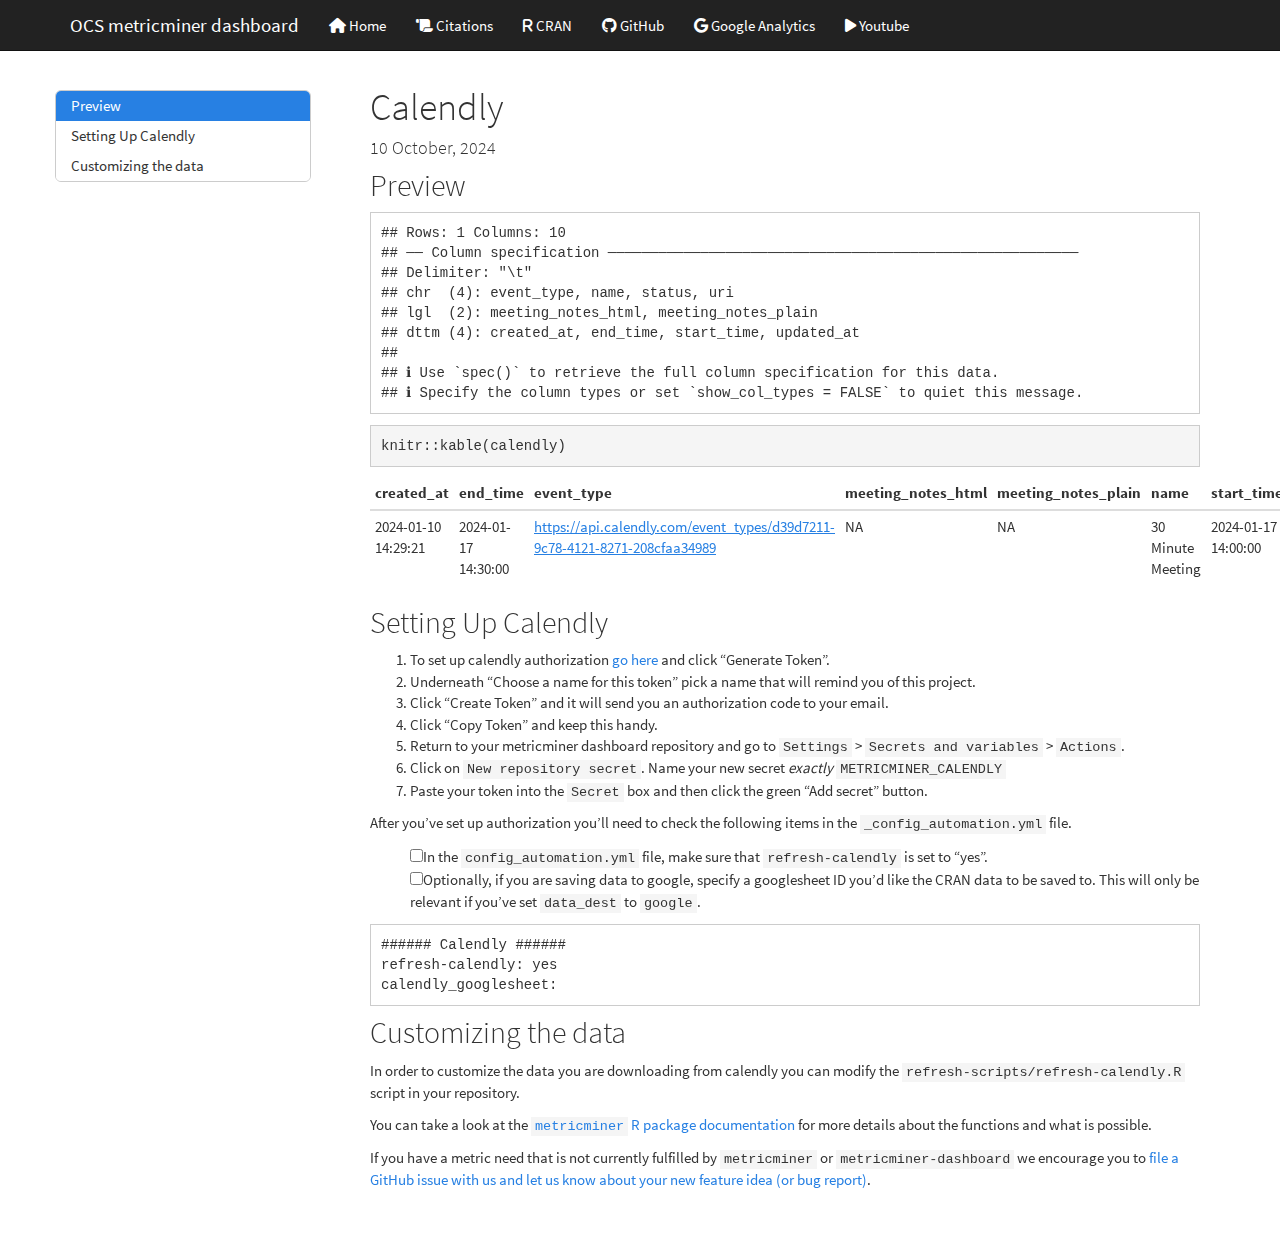
==== commit 5e8f39cb: "Render site" ====
--- a/docs/calendly.html
+++ b/docs/calendly.html
@@ -318,7 +318,7 @@
         <span class="icon-bar"></span>
         <span class="icon-bar"></span>
       </button>
-      <a class="navbar-brand" href="index.html">metricminer dashboard</a>
+      <a class="navbar-brand" href="index.html">OCS metricminer dashboard</a>
     </div>
     <div id="navbar" class="navbar-collapse collapse">
       <ul class="nav navbar-nav">
@@ -327,13 +327,6 @@
     <span class="fa fa-home"></span>
      
     Home
-  </a>
-</li>
-<li>
-  <a href="calendly.html">
-    <span class="fa fa-calendar"></span>
-     
-    Calendly
   </a>
 </li>
 <li>
@@ -384,7 +377,7 @@
 
 
 <h1 class="title toc-ignore">Calendly</h1>
-<h4 class="date">29 March, 2024</h4>
+<h4 class="date">10 October, 2024</h4>
 
 </div>
 
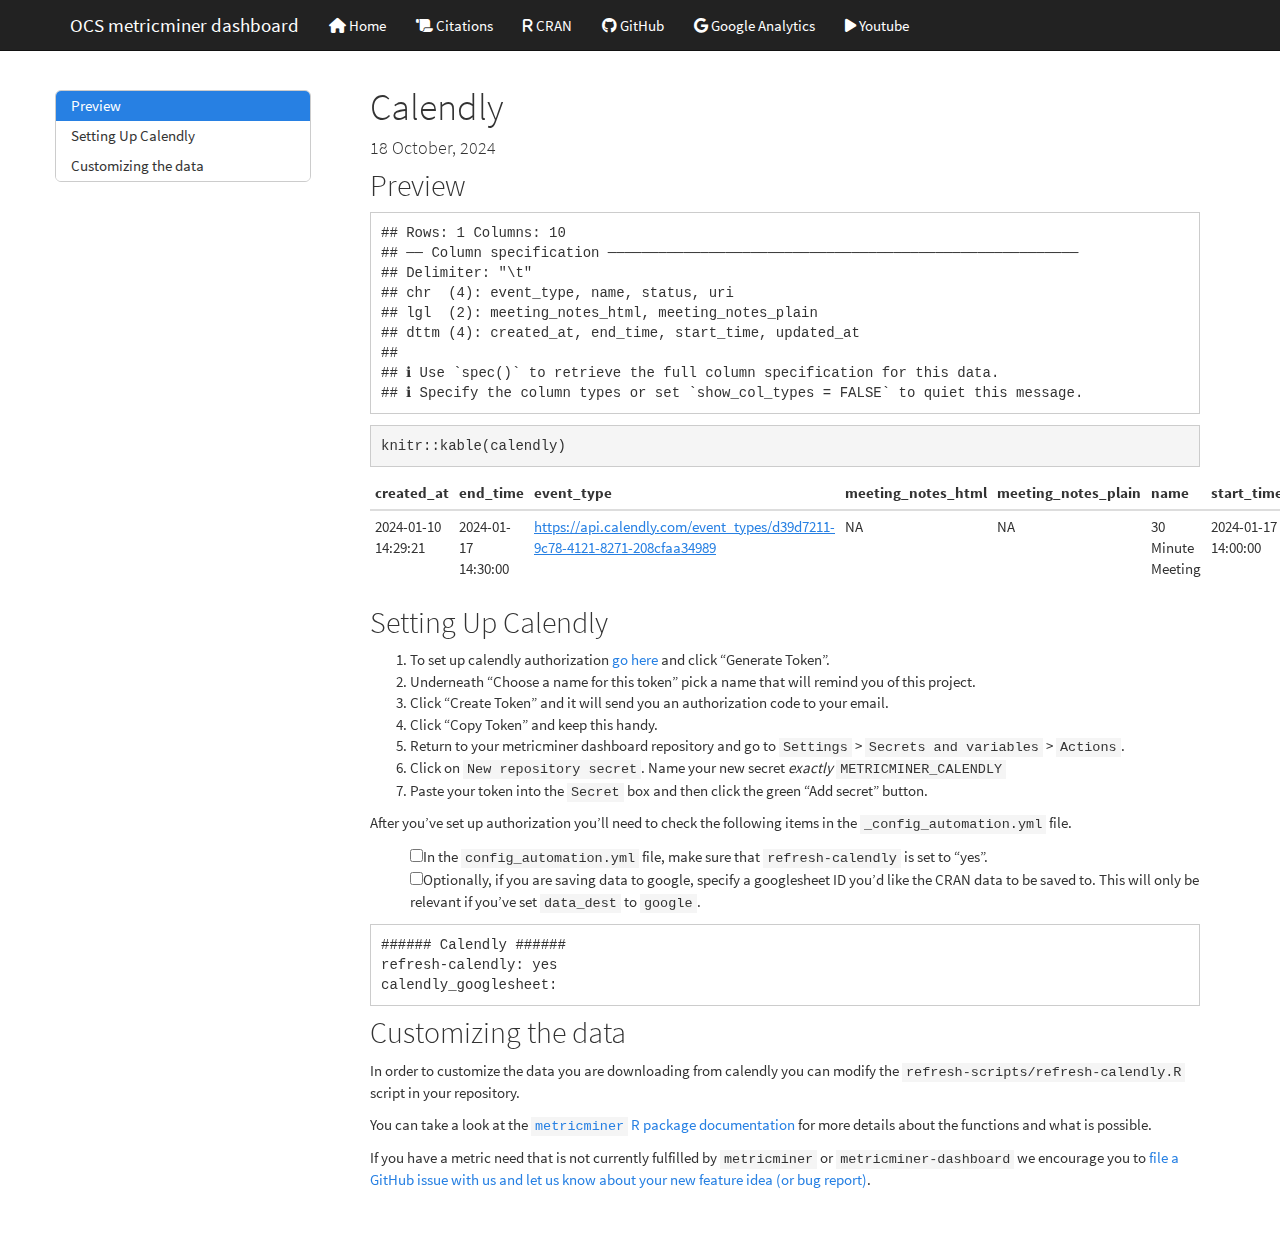
==== commit 8f22c27b: "Render site" ====
--- a/docs/calendly.html
+++ b/docs/calendly.html
@@ -377,7 +377,7 @@
 
 
 <h1 class="title toc-ignore">Calendly</h1>
-<h4 class="date">10 October, 2024</h4>
+<h4 class="date">18 October, 2024</h4>
 
 </div>
 
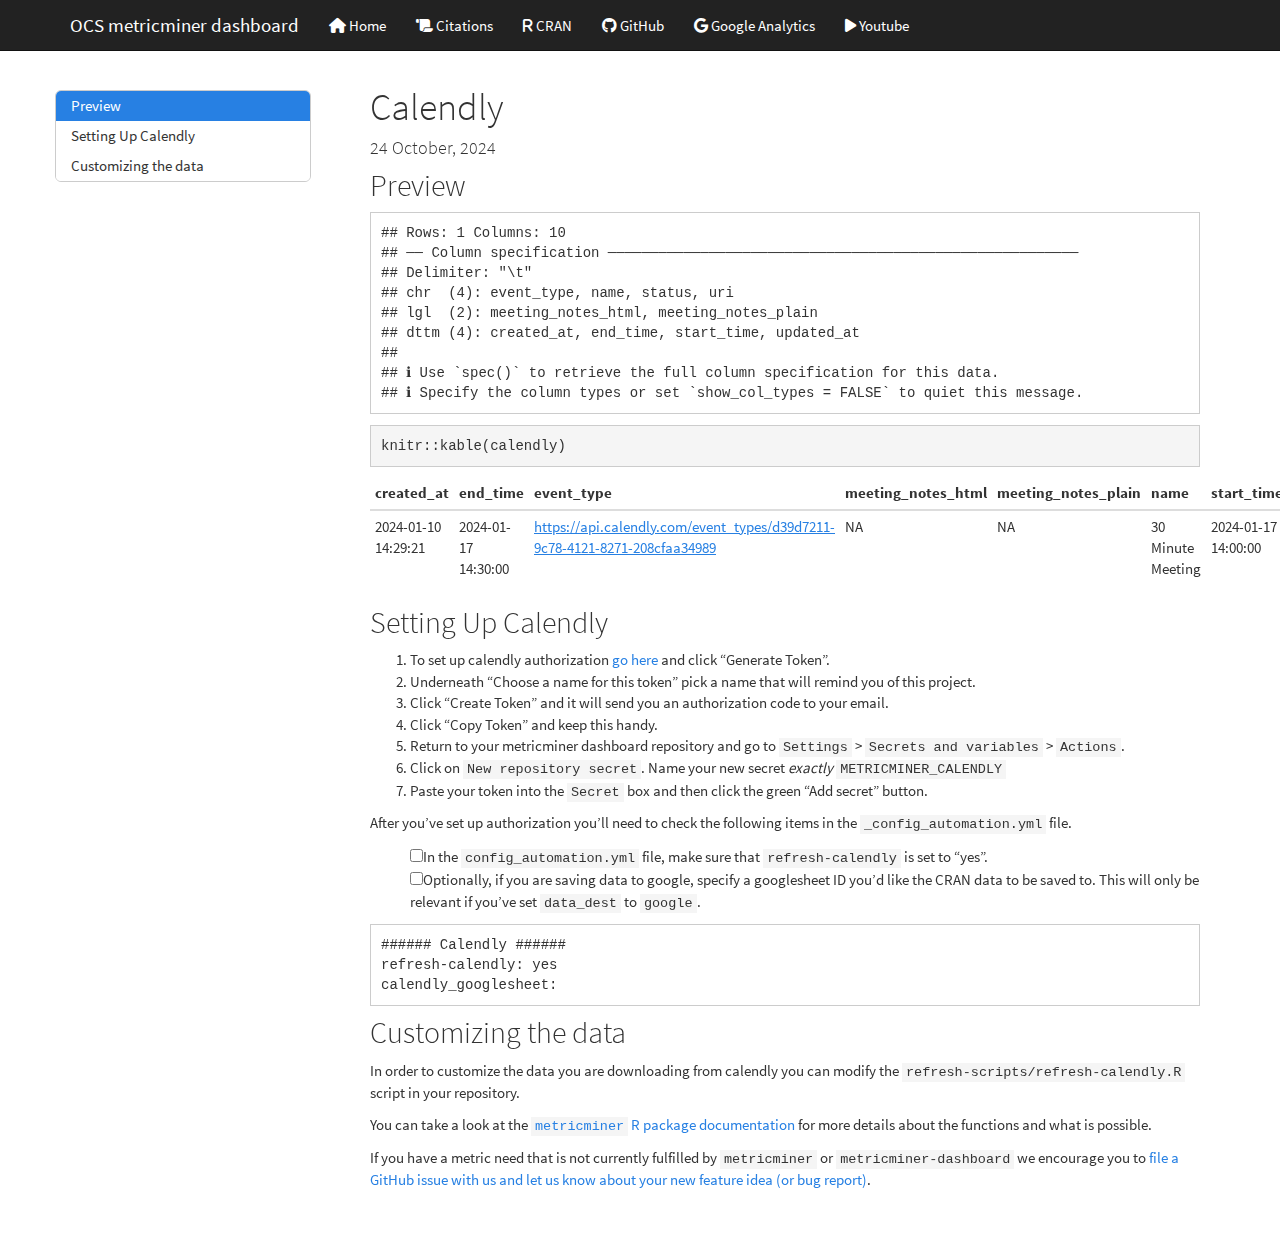
==== commit 7ff35cc4: "Render site" ====
--- a/docs/calendly.html
+++ b/docs/calendly.html
@@ -377,7 +377,7 @@
 
 
 <h1 class="title toc-ignore">Calendly</h1>
-<h4 class="date">18 October, 2024</h4>
+<h4 class="date">24 October, 2024</h4>
 
 </div>
 
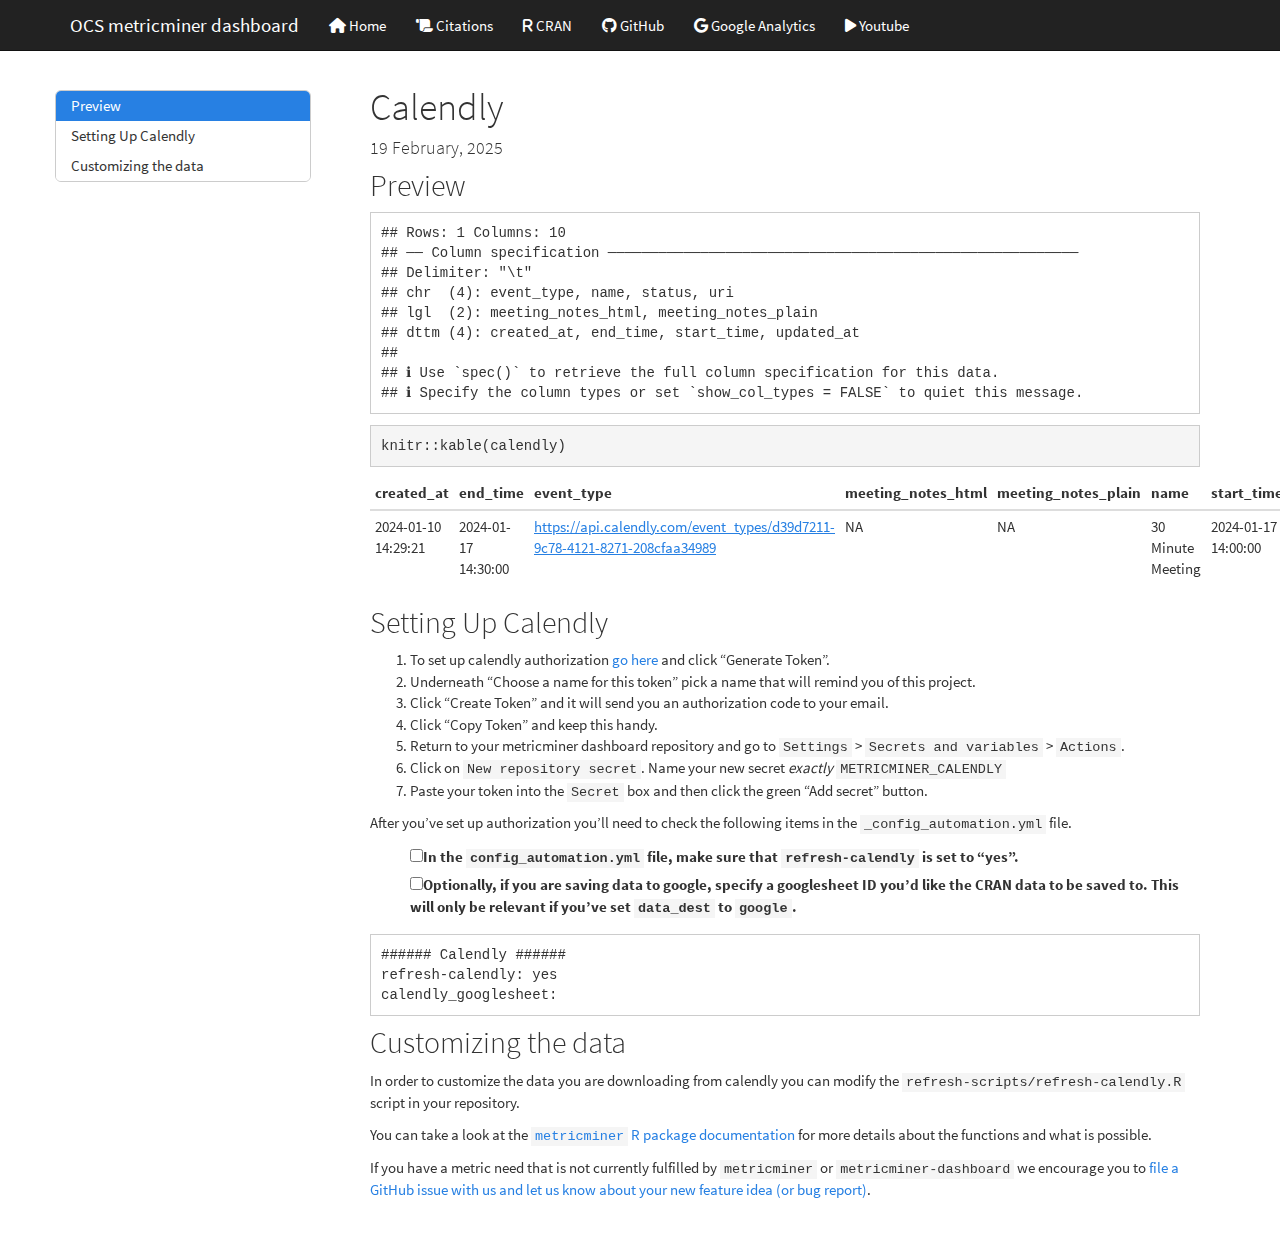
==== commit 27d16c46: "Render site" ====
--- a/docs/calendly.html
+++ b/docs/calendly.html
@@ -13,7 +13,7 @@
 
 <title>Calendly</title>
 
-<script src="site_libs/header-attrs-2.25/header-attrs.js"></script>
+<script src="site_libs/header-attrs-2.29/header-attrs.js"></script>
 <script src="site_libs/jquery-3.6.0/jquery-3.6.0.min.js"></script>
 <meta name="viewport" content="width=device-width, initial-scale=1" />
 <link href="site_libs/bootstrap-3.3.5/css/cosmo.min.css" rel="stylesheet" />
@@ -377,7 +377,7 @@
 
 
 <h1 class="title toc-ignore">Calendly</h1>
-<h4 class="date">24 October, 2024</h4>
+<h4 class="date">19 February, 2025</h4>
 
 </div>
 
@@ -463,12 +463,13 @@
 <p>After you’ve set up authorization you’ll need to check the following
 items in the <code>_config_automation.yml</code> file.</p>
 <ul class="task-list">
-<li><input type="checkbox" />In the <code>config_automation.yml</code>
-file, make sure that <code>refresh-calendly</code> is set to “yes”.</li>
-<li><input type="checkbox" />Optionally, if you are saving data to
-google, specify a googlesheet ID you’d like the CRAN data to be saved
+<li><label><input type="checkbox" />In the
+<code>config_automation.yml</code> file, make sure that
+<code>refresh-calendly</code> is set to “yes”.</label></li>
+<li><label><input type="checkbox" />Optionally, if you are saving data
+to google, specify a googlesheet ID you’d like the CRAN data to be saved
 to. This will only be relevant if you’ve set <code>data_dest</code> to
-<code>google</code>.</li>
+<code>google</code>.</label></li>
 </ul>
 <pre><code>###### Calendly ######
 refresh-calendly: yes
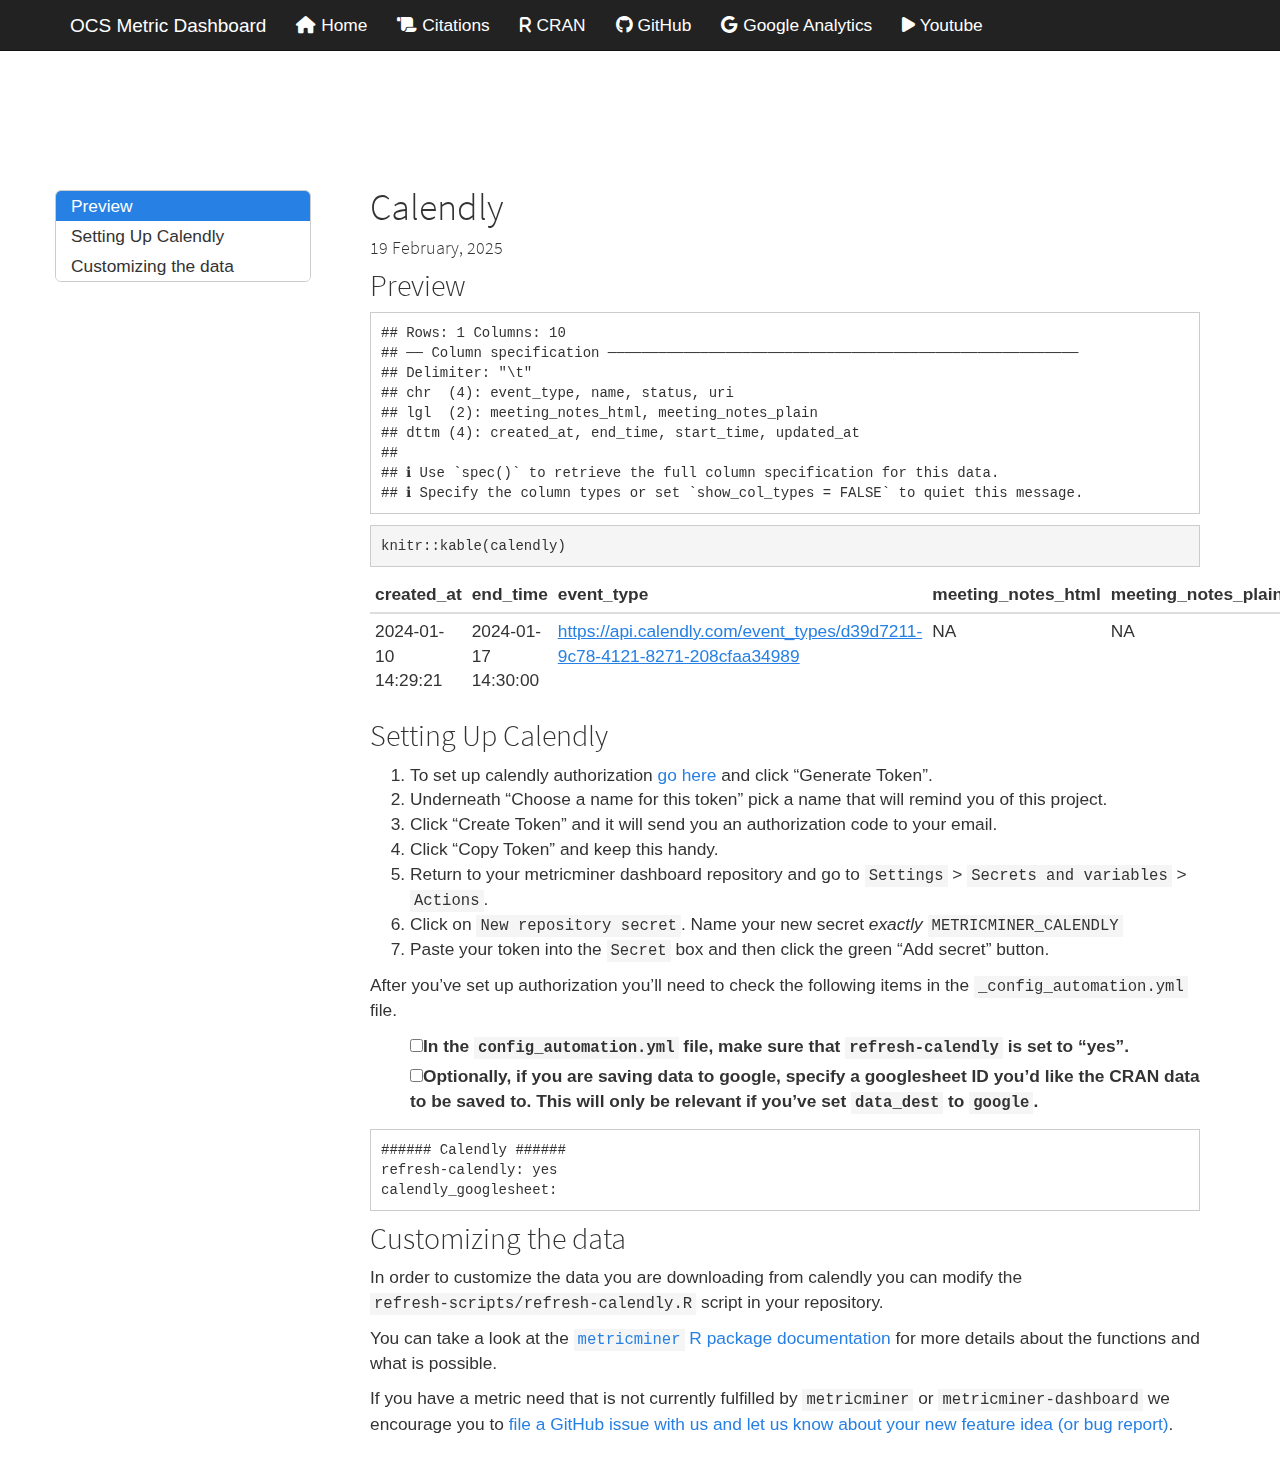
==== commit 1349ddfb: "Render site" ====
--- a/docs/calendly.html
+++ b/docs/calendly.html
@@ -35,8 +35,8 @@
 <script src="site_libs/navigation-1.1/tabsets.js"></script>
 <link href="site_libs/highlightjs-9.12.0/textmate.css" rel="stylesheet" />
 <script src="site_libs/highlightjs-9.12.0/highlight.js"></script>
-<link href="site_libs/font-awesome-6.4.2/css/all.min.css" rel="stylesheet" />
-<link href="site_libs/font-awesome-6.4.2/css/v4-shims.min.css" rel="stylesheet" />
+<link href="site_libs/font-awesome-6.5.2/css/all.min.css" rel="stylesheet" />
+<link href="site_libs/font-awesome-6.5.2/css/v4-shims.min.css" rel="stylesheet" />
 <link rel="shortcut icon" href="resources/images/favicon.ico" />
  <!--- go to https://favicon.io/favicon-converter/ to upload an image to make a new favicon.io. You will need to replace the current favicon.io image with the one in the downloaded directory from the website. The current image is in the resources/images/ directory --->
 
@@ -65,6 +65,7 @@
 
 
 
+<link rel="stylesheet" href="resources/styles.css" type="text/css" />
 
 
 
@@ -318,7 +319,7 @@
         <span class="icon-bar"></span>
         <span class="icon-bar"></span>
       </button>
-      <a class="navbar-brand" href="index.html">OCS metricminer dashboard</a>
+      <a class="navbar-brand" href="index.html">OCS Metric Dashboard</a>
     </div>
     <div id="navbar" class="navbar-collapse collapse">
       <ul class="nav navbar-nav">
--- a/docs/site_libs/font-awesome-6.5.2/css/all.min.css
+++ b/docs/site_libs/font-awesome-6.5.2/css/all.min.css
@@ -0,0 +1,9 @@
+/*!
+ * Font Awesome Free 6.5.2 by @fontawesome - https://fontawesome.com
+ * License - https://fontawesome.com/license/free (Icons: CC BY 4.0, Fonts: SIL OFL 1.1, Code: MIT License)
+ * Copyright 2024 Fonticons, Inc.
+ */
+.fa{font-family:var(--fa-style-family,"Font Awesome 6 Free");font-weight:var(--fa-style,900)}.fa,.fa-brands,.fa-classic,.fa-regular,.fa-sharp,.fa-solid,.fab,.far,.fas{-moz-osx-font-smoothing:grayscale;-webkit-font-smoothing:antialiased;display:var(--fa-display,inline-block);font-style:normal;font-variant:normal;line-height:1;text-rendering:auto}.fa-classic,.fa-regular,.fa-solid,.far,.fas{font-family:"Font Awesome 6 Free"}.fa-brands,.fab{font-family:"Font Awesome 6 Brands"}.fa-1x{font-size:1em}.fa-2x{font-size:2em}.fa-3x{font-size:3em}.fa-4x{font-size:4em}.fa-5x{font-size:5em}.fa-6x{font-size:6em}.fa-7x{font-size:7em}.fa-8x{font-size:8em}.fa-9x{font-size:9em}.fa-10x{font-size:10em}.fa-2xs{font-size:.625em;line-height:.1em;vertical-align:.225em}.fa-xs{font-size:.75em;line-height:.08333em;vertical-align:.125em}.fa-sm{font-size:.875em;line-height:.07143em;vertical-align:.05357em}.fa-lg{font-size:1.25em;line-height:.05em;vertical-align:-.075em}.fa-xl{font-size:1.5em;line-height:.04167em;vertical-align:-.125em}.fa-2xl{font-size:2em;line-height:.03125em;vertical-align:-.1875em}.fa-fw{text-align:center;width:1.25em}.fa-ul{list-style-type:none;margin-left:var(--fa-li-margin,2.5em);padding-left:0}.fa-ul>li{position:relative}.fa-li{left:calc(var(--fa-li-width, 2em)*-1);position:absolute;text-align:center;width:var(--fa-li-width,2em);line-height:inherit}.fa-border{border-radius:var(--fa-border-radius,.1em);border:var(--fa-border-width,.08em) var(--fa-border-style,solid) var(--fa-border-color,#eee);padding:var(--fa-border-padding,.2em .25em .15em)}.fa-pull-left{float:left;margin-right:var(--fa-pull-margin,.3em)}.fa-pull-right{float:right;margin-left:var(--fa-pull-margin,.3em)}.fa-beat{-webkit-animation-name:fa-beat;animation-name:fa-beat;-webkit-animation-delay:var(--fa-animation-delay,0s);animation-delay:var(--fa-animation-delay,0s);-webkit-animation-direction:var(--fa-animation-direction,normal);animation-direction:var(--fa-animation-direction,normal);-webkit-animation-duration:var(--fa-animation-duration,1s);animation-duration:var(--fa-animation-duration,1s);-webkit-animation-iteration-count:var(--fa-animation-iteration-count,infinite);animation-iteration-count:var(--fa-animation-iteration-count,infinite);-webkit-animation-timing-function:var(--fa-animation-timing,ease-in-out);animation-timing-function:var(--fa-animation-timing,ease-in-out)}.fa-bounce{-webkit-animation-name:fa-bounce;animation-name:fa-bounce;-webkit-animation-delay:var(--fa-animation-delay,0s);animation-delay:var(--fa-animation-delay,0s);-webkit-animation-direction:var(--fa-animation-direction,normal);animation-direction:var(--fa-animation-direction,normal);-webkit-animation-duration:var(--fa-animation-duration,1s);animation-duration:var(--fa-animation-duration,1s);-webkit-animation-iteration-count:var(--fa-animation-iteration-count,infinite);animation-iteration-count:var(--fa-animation-iteration-count,infinite);-webkit-animation-timing-function:var(--fa-animation-timing,cubic-bezier(.28,.84,.42,1));animation-timing-function:var(--fa-animation-timing,cubic-bezier(.28,.84,.42,1))}.fa-fade{-webkit-animation-name:fa-fade;animation-name:fa-fade;-webkit-animation-iteration-count:var(--fa-animation-iteration-count,infinite);animation-iteration-count:var(--fa-animation-iteration-count,infinite);-webkit-animation-timing-function:var(--fa-animation-timing,cubic-bezier(.4,0,.6,1));animation-timing-function:var(--fa-animation-timing,cubic-bezier(.4,0,.6,1))}.fa-beat-fade,.fa-fade{-webkit-animation-delay:var(--fa-animation-delay,0s);animation-delay:var(--fa-animation-delay,0s);-webkit-animation-direction:var(--fa-animation-direction,normal);animation-direction:var(--fa-animation-direction,normal);-webkit-animation-duration:var(--fa-animation-duration,1s);animation-duration:var(--fa-animation-duration,1s)}.fa-beat-fade{-webkit-animation-name:fa-beat-fade;animation-name:fa-beat-fade;-webkit-animation-iteration-count:var(--fa-animation-iteration-count,infinite);animation-iteration-count:var(--fa-animation-iteration-count,infinite);-webkit-animation-timing-function:var(--fa-animation-timing,cubic-bezier(.4,0,.6,1));animation-timing-function:var(--fa-animation-timing,cubic-bezier(.4,0,.6,1))}.fa-flip{-webkit-animation-name:fa-flip;animation-name:fa-flip;-webkit-animation-delay:var(--fa-animation-delay,0s);animation-delay:var(--fa-animation-delay,0s);-webkit-animation-direction:var(--fa-animation-direction,normal);animation-direction:var(--fa-animation-direction,normal);-webkit-animation-duration:var(--fa-animation-duration,1s);animation-duration:var(--fa-animation-duration,1s);-webkit-animation-iteration-count:var(--fa-animation-iteration-count,infinite);animation-iteration-count:var(--fa-animation-iteration-count,infinite);-webkit-animation-timing-function:var(--fa-animation-timing,ease-in-out);animation-timing-function:var(--fa-animation-timing,ease-in-out)}.fa-shake{-webkit-animation-name:fa-shake;animation-name:fa-shake;-webkit-animation-duration:var(--fa-animation-duration,1s);animation-duration:var(--fa-animation-duration,1s);-webkit-animation-iteration-count:var(--fa-animation-iteration-count,infinite);animation-iteration-count:var(--fa-animation-iteration-count,infinite);-webkit-animation-timing-function:var(--fa-animation-timing,linear);animation-timing-function:var(--fa-animation-timing,linear)}.fa-shake,.fa-spin{-webkit-animation-delay:var(--fa-animation-delay,0s);animation-delay:var(--fa-animation-delay,0s);-webkit-animation-direction:var(--fa-animation-direction,normal);animation-direction:var(--fa-animation-direction,normal)}.fa-spin{-webkit-animation-name:fa-spin;animation-name:fa-spin;-webkit-animation-duration:var(--fa-animation-duration,2s);animation-duration:var(--fa-animation-duration,2s);-webkit-animation-iteration-count:var(--fa-animation-iteration-count,infinite);animation-iteration-count:var(--fa-animation-iteration-count,infinite);-webkit-animation-timing-function:var(--fa-animation-timing,linear);animation-timing-function:var(--fa-animation-timing,linear)}.fa-spin-reverse{--fa-animation-direction:reverse}.fa-pulse,.fa-spin-pulse{-webkit-animation-name:fa-spin;animation-name:fa-spin;-webkit-animation-direction:var(--fa-animation-direction,normal);animation-direction:var(--fa-animation-direction,normal);-webkit-animation-duration:var(--fa-animation-duration,1s);animation-duration:var(--fa-animation-duration,1s);-webkit-animation-iteration-count:var(--fa-animation-iteration-count,infinite);animation-iteration-count:var(--fa-animation-iteration-count,infinite);-webkit-animation-timing-function:var(--fa-animation-timing,steps(8));animation-timing-function:var(--fa-animation-timing,steps(8))}@media (prefers-reduced-motion:reduce){.fa-beat,.fa-beat-fade,.fa-bounce,.fa-fade,.fa-flip,.fa-pulse,.fa-shake,.fa-spin,.fa-spin-pulse{-webkit-animation-delay:-1ms;animation-delay:-1ms;-webkit-animation-duration:1ms;animation-duration:1ms;-webkit-animation-iteration-count:1;animation-iteration-count:1;-webkit-transition-delay:0s;transition-delay:0s;-webkit-transition-duration:0s;transition-duration:0s}}@-webkit-keyframes fa-beat{0%,90%{-webkit-transform:scale(1);transform:scale(1)}45%{-webkit-transform:scale(var(--fa-beat-scale,1.25));transform:scale(var(--fa-beat-scale,1.25))}}@keyframes fa-beat{0%,90%{-webkit-transform:scale(1);transform:scale(1)}45%{-webkit-transform:scale(var(--fa-beat-scale,1.25));transform:scale(var(--fa-beat-scale,1.25))}}@-webkit-keyframes fa-bounce{0%{-webkit-transform:scale(1) translateY(0);transform:scale(1) translateY(0)}10%{-webkit-transform:scale(var(--fa-bounce-start-scale-x,1.1),var(--fa-bounce-start-scale-y,.9)) translateY(0);transform:scale(var(--fa-bounce-start-scale-x,1.1),var(--fa-bounce-start-scale-y,.9)) translateY(0)}30%{-webkit-transform:scale(var(--fa-bounce-jump-scale-x,.9),var(--fa-bounce-jump-scale-y,1.1)) translateY(var(--fa-bounce-height,-.5em));transform:scale(var(--fa-bounce-jump-scale-x,.9),var(--fa-bounce-jump-scale-y,1.1)) translateY(var(--fa-bounce-height,-.5em))}50%{-webkit-transform:scale(var(--fa-bounce-land-scale-x,1.05),var(--fa-bounce-land-scale-y,.95)) translateY(0);transform:scale(var(--fa-bounce-land-scale-x,1.05),var(--fa-bounce-land-scale-y,.95)) translateY(0)}57%{-webkit-transform:scale(1) translateY(var(--fa-bounce-rebound,-.125em));transform:scale(1) translateY(var(--fa-bounce-rebound,-.125em))}64%{-webkit-transform:scale(1) translateY(0);transform:scale(1) translateY(0)}to{-webkit-transform:scale(1) translateY(0);transform:scale(1) translateY(0)}}@keyframes fa-bounce{0%{-webkit-transform:scale(1) translateY(0);transform:scale(1) translateY(0)}10%{-webkit-transform:scale(var(--fa-bounce-start-scale-x,1.1),var(--fa-bounce-start-scale-y,.9)) translateY(0);transform:scale(var(--fa-bounce-start-scale-x,1.1),var(--fa-bounce-start-scale-y,.9)) translateY(0)}30%{-webkit-transform:scale(var(--fa-bounce-jump-scale-x,.9),var(--fa-bounce-jump-scale-y,1.1)) translateY(var(--fa-bounce-height,-.5em));transform:scale(var(--fa-bounce-jump-scale-x,.9),var(--fa-bounce-jump-scale-y,1.1)) translateY(var(--fa-bounce-height,-.5em))}50%{-webkit-transform:scale(var(--fa-bounce-land-scale-x,1.05),var(--fa-bounce-land-scale-y,.95)) translateY(0);transform:scale(var(--fa-bounce-land-scale-x,1.05),var(--fa-bounce-land-scale-y,.95)) translateY(0)}57%{-webkit-transform:scale(1) translateY(var(--fa-bounce-rebound,-.125em));transform:scale(1) translateY(var(--fa-bounce-rebound,-.125em))}64%{-webkit-transform:scale(1) translateY(0);transform:scale(1) translateY(0)}to{-webkit-transform:scale(1) translateY(0);transform:scale(1) translateY(0)}}@-webkit-keyframes fa-fade{50%{opacity:var(--fa-fade-opacity,.4)}}@keyframes fa-fade{50%{opacity:var(--fa-fade-opacity,.4)}}@-webkit-keyframes fa-beat-fade{0%,to{opacity:var(--fa-beat-fade-opacity,.4);-webkit-transform:scale(1);transform:scale(1)}50%{opacity:1;-webkit-transform:scale(var(--fa-beat-fade-scale,1.125));transform:scale(var(--fa-beat-fade-scale,1.125))}}@keyframes fa-beat-fade{0%,to{opacity:var(--fa-beat-fade-opacity,.4);-webkit-transform:scale(1);transform:scale(1)}50%{opacity:1;-webkit-transform:scale(var(--fa-beat-fade-scale,1.125));transform:scale(var(--fa-beat-fade-scale,1.125))}}@-webkit-keyframes fa-flip{50%{-webkit-transform:rotate3d(var(--fa-flip-x,0),var(--fa-flip-y,1),var(--fa-flip-z,0),var(--fa-flip-angle,-180deg));transform:rotate3d(var(--fa-flip-x,0),var(--fa-flip-y,1),var(--fa-flip-z,0),var(--fa-flip-angle,-180deg))}}@keyframes fa-flip{50%{-webkit-transform:rotate3d(var(--fa-flip-x,0),var(--fa-flip-y,1),var(--fa-flip-z,0),var(--fa-flip-angle,-180deg));transform:rotate3d(var(--fa-flip-x,0),var(--fa-flip-y,1),var(--fa-flip-z,0),var(--fa-flip-angle,-180deg))}}@-webkit-keyframes fa-shake{0%{-webkit-transform:rotate(-15deg);transform:rotate(-15deg)}4%{-webkit-transform:rotate(15deg);transform:rotate(15deg)}8%,24%{-webkit-transform:rotate(-18deg);transform:rotate(-18deg)}12%,28%{-webkit-transform:rotate(18deg);transform:rotate(18deg)}16%{-webkit-transform:rotate(-22deg);transform:rotate(-22deg)}20%{-webkit-transform:rotate(22deg);transform:rotate(22deg)}32%{-webkit-transform:rotate(-12deg);transform:rotate(-12deg)}36%{-webkit-transform:rotate(12deg);transform:rotate(12deg)}40%,to{-webkit-transform:rotate(0deg);transform:rotate(0deg)}}@keyframes fa-shake{0%{-webkit-transform:rotate(-15deg);transform:rotate(-15deg)}4%{-webkit-transform:rotate(15deg);transform:rotate(15deg)}8%,24%{-webkit-transform:rotate(-18deg);transform:rotate(-18deg)}12%,28%{-webkit-transform:rotate(18deg);transform:rotate(18deg)}16%{-webkit-transform:rotate(-22deg);transform:rotate(-22deg)}20%{-webkit-transform:rotate(22deg);transform:rotate(22deg)}32%{-webkit-transform:rotate(-12deg);transform:rotate(-12deg)}36%{-webkit-transform:rotate(12deg);transform:rotate(12deg)}40%,to{-webkit-transform:rotate(0deg);transform:rotate(0deg)}}@-webkit-keyframes fa-spin{0%{-webkit-transform:rotate(0deg);transform:rotate(0deg)}to{-webkit-transform:rotate(1turn);transform:rotate(1turn)}}@keyframes fa-spin{0%{-webkit-transform:rotate(0deg);transform:rotate(0deg)}to{-webkit-transform:rotate(1turn);transform:rotate(1turn)}}.fa-rotate-90{-webkit-transform:rotate(90deg);transform:rotate(90deg)}.fa-rotate-180{-webkit-transform:rotate(180deg);transform:rotate(180deg)}.fa-rotate-270{-webkit-transform:rotate(270deg);transform:rotate(270deg)}.fa-flip-horizontal{-webkit-transform:scaleX(-1);transform:scaleX(-1)}.fa-flip-vertical{-webkit-transform:scaleY(-1);transform:scaleY(-1)}.fa-flip-both,.fa-flip-horizontal.fa-flip-vertical{-webkit-transform:scale(-1);transform:scale(-1)}.fa-rotate-by{-webkit-transform:rotate(var(--fa-rotate-angle,0));transform:rotate(var(--fa-rotate-angle,0))}.fa-stack{display:inline-block;height:2em;line-height:2em;position:relative;vertical-align:middle;width:2.5em}.fa-stack-1x,.fa-stack-2x{left:0;position:absolute;text-align:center;width:100%;z-index:var(--fa-stack-z-index,auto)}.fa-stack-1x{line-height:inherit}.fa-stack-2x{font-size:2em}.fa-inverse{color:var(--fa-inverse,#fff)}
+
+.fa-0:before{content:"\30"}.fa-1:before{content:"\31"}.fa-2:before{content:"\32"}.fa-3:before{content:"\33"}.fa-4:before{content:"\34"}.fa-5:before{content:"\35"}.fa-6:before{content:"\36"}.fa-7:before{content:"\37"}.fa-8:before{content:"\38"}.fa-9:before{content:"\39"}.fa-fill-drip:before{content:"\f576"}.fa-arrows-to-circle:before{content:"\e4bd"}.fa-chevron-circle-right:before,.fa-circle-chevron-right:before{content:"\f138"}.fa-at:before{content:"\40"}.fa-trash-alt:before,.fa-trash-can:before{content:"\f2ed"}.fa-text-height:before{content:"\f034"}.fa-user-times:before,.fa-user-xmark:before{content:"\f235"}.fa-stethoscope:before{content:"\f0f1"}.fa-comment-alt:before,.fa-message:before{content:"\f27a"}.fa-info:before{content:"\f129"}.fa-compress-alt:before,.fa-down-left-and-up-right-to-center:before{content:"\f422"}.fa-explosion:before{content:"\e4e9"}.fa-file-alt:before,.fa-file-lines:before,.fa-file-text:before{content:"\f15c"}.fa-wave-square:before{content:"\f83e"}.fa-ring:before{content:"\f70b"}.fa-building-un:before{content:"\e4d9"}.fa-dice-three:before{content:"\f527"}.fa-calendar-alt:before,.fa-calendar-days:before{content:"\f073"}.fa-anchor-circle-check:before{content:"\e4aa"}.fa-building-circle-arrow-right:before{content:"\e4d1"}.fa-volleyball-ball:before,.fa-volleyball:before{content:"\f45f"}.fa-arrows-up-to-line:before{content:"\e4c2"}.fa-sort-desc:before,.fa-sort-down:before{content:"\f0dd"}.fa-circle-minus:before,.fa-minus-circle:before{content:"\f056"}.fa-door-open:before{content:"\f52b"}.fa-right-from-bracket:before,.fa-sign-out-alt:before{content:"\f2f5"}.fa-atom:before{content:"\f5d2"}.fa-soap:before{content:"\e06e"}.fa-heart-music-camera-bolt:before,.fa-icons:before{content:"\f86d"}.fa-microphone-alt-slash:before,.fa-microphone-lines-slash:before{content:"\f539"}.fa-bridge-circle-check:before{content:"\e4c9"}.fa-pump-medical:before{content:"\e06a"}.fa-fingerprint:before{content:"\f577"}.fa-hand-point-right:before{content:"\f0a4"}.fa-magnifying-glass-location:before,.fa-search-location:before{content:"\f689"}.fa-forward-step:before,.fa-step-forward:before{content:"\f051"}.fa-face-smile-beam:before,.fa-smile-beam:before{content:"\f5b8"}.fa-flag-checkered:before{content:"\f11e"}.fa-football-ball:before,.fa-football:before{content:"\f44e"}.fa-school-circle-exclamation:before{content:"\e56c"}.fa-crop:before{content:"\f125"}.fa-angle-double-down:before,.fa-angles-down:before{content:"\f103"}.fa-users-rectangle:before{content:"\e594"}.fa-people-roof:before{content:"\e537"}.fa-people-line:before{content:"\e534"}.fa-beer-mug-empty:before,.fa-beer:before{content:"\f0fc"}.fa-diagram-predecessor:before{content:"\e477"}.fa-arrow-up-long:before,.fa-long-arrow-up:before{content:"\f176"}.fa-burn:before,.fa-fire-flame-simple:before{content:"\f46a"}.fa-male:before,.fa-person:before{content:"\f183"}.fa-laptop:before{content:"\f109"}.fa-file-csv:before{content:"\f6dd"}.fa-menorah:before{content:"\f676"}.fa-truck-plane:before{content:"\e58f"}.fa-record-vinyl:before{content:"\f8d9"}.fa-face-grin-stars:before,.fa-grin-stars:before{content:"\f587"}.fa-bong:before{content:"\f55c"}.fa-pastafarianism:before,.fa-spaghetti-monster-flying:before{content:"\f67b"}.fa-arrow-down-up-across-line:before{content:"\e4af"}.fa-spoon:before,.fa-utensil-spoon:before{content:"\f2e5"}.fa-jar-wheat:before{content:"\e517"}.fa-envelopes-bulk:before,.fa-mail-bulk:before{content:"\f674"}.fa-file-circle-exclamation:before{content:"\e4eb"}.fa-circle-h:before,.fa-hospital-symbol:before{content:"\f47e"}.fa-pager:before{content:"\f815"}.fa-address-book:before,.fa-contact-book:before{content:"\f2b9"}.fa-strikethrough:before{content:"\f0cc"}.fa-k:before{content:"\4b"}.fa-landmark-flag:before{content:"\e51c"}.fa-pencil-alt:before,.fa-pencil:before{content:"\f303"}.fa-backward:before{content:"\f04a"}.fa-caret-right:before{content:"\f0da"}.fa-comments:before{content:"\f086"}.fa-file-clipboard:before,.fa-paste:before{content:"\f0ea"}.fa-code-pull-request:before{content:"\e13c"}.fa-clipboard-list:before{content:"\f46d"}.fa-truck-loading:before,.fa-truck-ramp-box:before{content:"\f4de"}.fa-user-check:before{content:"\f4fc"}.fa-vial-virus:before{content:"\e597"}.fa-sheet-plastic:before{content:"\e571"}.fa-blog:before{content:"\f781"}.fa-user-ninja:before{content:"\f504"}.fa-person-arrow-up-from-line:before{content:"\e539"}.fa-scroll-torah:before,.fa-torah:before{content:"\f6a0"}.fa-broom-ball:before,.fa-quidditch-broom-ball:before,.fa-quidditch:before{content:"\f458"}.fa-toggle-off:before{content:"\f204"}.fa-archive:before,.fa-box-archive:before{content:"\f187"}.fa-person-drowning:before{content:"\e545"}.fa-arrow-down-9-1:before,.fa-sort-numeric-desc:before,.fa-sort-numeric-down-alt:before{content:"\f886"}.fa-face-grin-tongue-squint:before,.fa-grin-tongue-squint:before{content:"\f58a"}.fa-spray-can:before{content:"\f5bd"}.fa-truck-monster:before{content:"\f63b"}.fa-w:before{content:"\57"}.fa-earth-africa:before,.fa-globe-africa:before{content:"\f57c"}.fa-rainbow:before{content:"\f75b"}.fa-circle-notch:before{content:"\f1ce"}.fa-tablet-alt:before,.fa-tablet-screen-button:before{content:"\f3fa"}.fa-paw:before{content:"\f1b0"}.fa-cloud:before{content:"\f0c2"}.fa-trowel-bricks:before{content:"\e58a"}.fa-face-flushed:before,.fa-flushed:before{content:"\f579"}.fa-hospital-user:before{content:"\f80d"}.fa-tent-arrow-left-right:before{content:"\e57f"}.fa-gavel:before,.fa-legal:before{content:"\f0e3"}.fa-binoculars:before{content:"\f1e5"}.fa-microphone-slash:before{content:"\f131"}.fa-box-tissue:before{content:"\e05b"}.fa-motorcycle:before{content:"\f21c"}.fa-bell-concierge:before,.fa-concierge-bell:before{content:"\f562"}.fa-pen-ruler:before,.fa-pencil-ruler:before{content:"\f5ae"}.fa-people-arrows-left-right:before,.fa-people-arrows:before{content:"\e068"}.fa-mars-and-venus-burst:before{content:"\e523"}.fa-caret-square-right:before,.fa-square-caret-right:before{content:"\f152"}.fa-cut:before,.fa-scissors:before{content:"\f0c4"}.fa-sun-plant-wilt:before{content:"\e57a"}.fa-toilets-portable:before{content:"\e584"}.fa-hockey-puck:before{content:"\f453"}.fa-table:before{content:"\f0ce"}.fa-magnifying-glass-arrow-right:before{content:"\e521"}.fa-digital-tachograph:before,.fa-tachograph-digital:before{content:"\f566"}.fa-users-slash:before{content:"\e073"}.fa-clover:before{content:"\e139"}.fa-mail-reply:before,.fa-reply:before{content:"\f3e5"}.fa-star-and-crescent:before{content:"\f699"}.fa-house-fire:before{content:"\e50c"}.fa-minus-square:before,.fa-square-minus:before{content:"\f146"}.fa-helicopter:before{content:"\f533"}.fa-compass:before{content:"\f14e"}.fa-caret-square-down:before,.fa-square-caret-down:before{content:"\f150"}.fa-file-circle-question:before{content:"\e4ef"}.fa-laptop-code:before{content:"\f5fc"}.fa-swatchbook:before{content:"\f5c3"}.fa-prescription-bottle:before{content:"\f485"}.fa-bars:before,.fa-navicon:before{content:"\f0c9"}.fa-people-group:before{content:"\e533"}.fa-hourglass-3:before,.fa-hourglass-end:before{content:"\f253"}.fa-heart-broken:before,.fa-heart-crack:before{content:"\f7a9"}.fa-external-link-square-alt:before,.fa-square-up-right:before{content:"\f360"}.fa-face-kiss-beam:before,.fa-kiss-beam:before{content:"\f597"}.fa-film:before{content:"\f008"}.fa-ruler-horizontal:before{content:"\f547"}.fa-people-robbery:before{content:"\e536"}.fa-lightbulb:before{content:"\f0eb"}.fa-caret-left:before{content:"\f0d9"}.fa-circle-exclamation:before,.fa-exclamation-circle:before{content:"\f06a"}.fa-school-circle-xmark:before{content:"\e56d"}.fa-arrow-right-from-bracket:before,.fa-sign-out:before{content:"\f08b"}.fa-chevron-circle-down:before,.fa-circle-chevron-down:before{content:"\f13a"}.fa-unlock-alt:before,.fa-unlock-keyhole:before{content:"\f13e"}.fa-cloud-showers-heavy:before{content:"\f740"}.fa-headphones-alt:before,.fa-headphones-simple:before{content:"\f58f"}.fa-sitemap:before{content:"\f0e8"}.fa-circle-dollar-to-slot:before,.fa-donate:before{content:"\f4b9"}.fa-memory:before{content:"\f538"}.fa-road-spikes:before{content:"\e568"}.fa-fire-burner:before{content:"\e4f1"}.fa-flag:before{content:"\f024"}.fa-hanukiah:before{content:"\f6e6"}.fa-feather:before{content:"\f52d"}.fa-volume-down:before,.fa-volume-low:before{content:"\f027"}.fa-comment-slash:before{content:"\f4b3"}.fa-cloud-sun-rain:before{content:"\f743"}.fa-compress:before{content:"\f066"}.fa-wheat-alt:before,.fa-wheat-awn:before{content:"\e2cd"}.fa-ankh:before{content:"\f644"}.fa-hands-holding-child:before{content:"\e4fa"}.fa-asterisk:before{content:"\2a"}.fa-check-square:before,.fa-square-check:before{content:"\f14a"}.fa-peseta-sign:before{content:"\e221"}.fa-header:before,.fa-heading:before{content:"\f1dc"}.fa-ghost:before{content:"\f6e2"}.fa-list-squares:before,.fa-list:before{content:"\f03a"}.fa-phone-square-alt:before,.fa-square-phone-flip:before{content:"\f87b"}.fa-cart-plus:before{content:"\f217"}.fa-gamepad:before{content:"\f11b"}.fa-circle-dot:before,.fa-dot-circle:before{content:"\f192"}.fa-dizzy:before,.fa-face-dizzy:before{content:"\f567"}.fa-egg:before{content:"\f7fb"}.fa-house-medical-circle-xmark:before{content:"\e513"}.fa-campground:before{content:"\f6bb"}.fa-folder-plus:before{content:"\f65e"}.fa-futbol-ball:before,.fa-futbol:before,.fa-soccer-ball:before{content:"\f1e3"}.fa-paint-brush:before,.fa-paintbrush:before{content:"\f1fc"}.fa-lock:before{content:"\f023"}.fa-gas-pump:before{content:"\f52f"}.fa-hot-tub-person:before,.fa-hot-tub:before{content:"\f593"}.fa-map-location:before,.fa-map-marked:before{content:"\f59f"}.fa-house-flood-water:before{content:"\e50e"}.fa-tree:before{content:"\f1bb"}.fa-bridge-lock:before{content:"\e4cc"}.fa-sack-dollar:before{content:"\f81d"}.fa-edit:before,.fa-pen-to-square:before{content:"\f044"}.fa-car-side:before{content:"\f5e4"}.fa-share-alt:before,.fa-share-nodes:before{content:"\f1e0"}.fa-heart-circle-minus:before{content:"\e4ff"}.fa-hourglass-2:before,.fa-hourglass-half:before{content:"\f252"}.fa-microscope:before{content:"\f610"}.fa-sink:before{content:"\e06d"}.fa-bag-shopping:before,.fa-shopping-bag:before{content:"\f290"}.fa-arrow-down-z-a:before,.fa-sort-alpha-desc:before,.fa-sort-alpha-down-alt:before{content:"\f881"}.fa-mitten:before{content:"\f7b5"}.fa-person-rays:before{content:"\e54d"}.fa-users:before{content:"\f0c0"}.fa-eye-slash:before{content:"\f070"}.fa-flask-vial:before{content:"\e4f3"}.fa-hand-paper:before,.fa-hand:before{content:"\f256"}.fa-om:before{content:"\f679"}.fa-worm:before{content:"\e599"}.fa-house-circle-xmark:before{content:"\e50b"}.fa-plug:before{content:"\f1e6"}.fa-chevron-up:before{content:"\f077"}.fa-hand-spock:before{content:"\f259"}.fa-stopwatch:before{content:"\f2f2"}.fa-face-kiss:before,.fa-kiss:before{content:"\f596"}.fa-bridge-circle-xmark:before{content:"\e4cb"}.fa-face-grin-tongue:before,.fa-grin-tongue:before{content:"\f589"}.fa-chess-bishop:before{content:"\f43a"}.fa-face-grin-wink:before,.fa-grin-wink:before{content:"\f58c"}.fa-deaf:before,.fa-deafness:before,.fa-ear-deaf:before,.fa-hard-of-hearing:before{content:"\f2a4"}.fa-road-circle-check:before{content:"\e564"}.fa-dice-five:before{content:"\f523"}.fa-rss-square:before,.fa-square-rss:before{content:"\f143"}.fa-land-mine-on:before{content:"\e51b"}.fa-i-cursor:before{content:"\f246"}.fa-stamp:before{content:"\f5bf"}.fa-stairs:before{content:"\e289"}.fa-i:before{content:"\49"}.fa-hryvnia-sign:before,.fa-hryvnia:before{content:"\f6f2"}.fa-pills:before{content:"\f484"}.fa-face-grin-wide:before,.fa-grin-alt:before{content:"\f581"}.fa-tooth:before{content:"\f5c9"}.fa-v:before{content:"\56"}.fa-bangladeshi-taka-sign:before{content:"\e2e6"}.fa-bicycle:before{content:"\f206"}.fa-rod-asclepius:before,.fa-rod-snake:before,.fa-staff-aesculapius:before,.fa-staff-snake:before{content:"\e579"}.fa-head-side-cough-slash:before{content:"\e062"}.fa-ambulance:before,.fa-truck-medical:before{content:"\f0f9"}.fa-wheat-awn-circle-exclamation:before{content:"\e598"}.fa-snowman:before{content:"\f7d0"}.fa-mortar-pestle:before{content:"\f5a7"}.fa-road-barrier:before{content:"\e562"}.fa-school:before{content:"\f549"}.fa-igloo:before{content:"\f7ae"}.fa-joint:before{content:"\f595"}.fa-angle-right:before{content:"\f105"}.fa-horse:before{content:"\f6f0"}.fa-q:before{content:"\51"}.fa-g:before{content:"\47"}.fa-notes-medical:before{content:"\f481"}.fa-temperature-2:before,.fa-temperature-half:before,.fa-thermometer-2:before,.fa-thermometer-half:before{content:"\f2c9"}.fa-dong-sign:before{content:"\e169"}.fa-capsules:before{content:"\f46b"}.fa-poo-bolt:before,.fa-poo-storm:before{content:"\f75a"}.fa-face-frown-open:before,.fa-frown-open:before{content:"\f57a"}.fa-hand-point-up:before{content:"\f0a6"}.fa-money-bill:before{content:"\f0d6"}.fa-bookmark:before{content:"\f02e"}.fa-align-justify:before{content:"\f039"}.fa-umbrella-beach:before{content:"\f5ca"}.fa-helmet-un:before{content:"\e503"}.fa-bullseye:before{content:"\f140"}.fa-bacon:before{content:"\f7e5"}.fa-hand-point-down:before{content:"\f0a7"}.fa-arrow-up-from-bracket:before{content:"\e09a"}.fa-folder-blank:before,.fa-folder:before{content:"\f07b"}.fa-file-medical-alt:before,.fa-file-waveform:before{content:"\f478"}.fa-radiation:before{content:"\f7b9"}.fa-chart-simple:before{content:"\e473"}.fa-mars-stroke:before{content:"\f229"}.fa-vial:before{content:"\f492"}.fa-dashboard:before,.fa-gauge-med:before,.fa-gauge:before,.fa-tachometer-alt-average:before{content:"\f624"}.fa-magic-wand-sparkles:before,.fa-wand-magic-sparkles:before{content:"\e2ca"}.fa-e:before{content:"\45"}.fa-pen-alt:before,.fa-pen-clip:before{content:"\f305"}.fa-bridge-circle-exclamation:before{content:"\e4ca"}.fa-user:before{content:"\f007"}.fa-school-circle-check:before{content:"\e56b"}.fa-dumpster:before{content:"\f793"}.fa-shuttle-van:before,.fa-van-shuttle:before{content:"\f5b6"}.fa-building-user:before{content:"\e4da"}.fa-caret-square-left:before,.fa-square-caret-left:before{content:"\f191"}.fa-highlighter:before{content:"\f591"}.fa-key:before{content:"\f084"}.fa-bullhorn:before{content:"\f0a1"}.fa-globe:before{content:"\f0ac"}.fa-synagogue:before{content:"\f69b"}.fa-person-half-dress:before{content:"\e548"}.fa-road-bridge:before{content:"\e563"}.fa-location-arrow:before{content:"\f124"}.fa-c:before{content:"\43"}.fa-tablet-button:before{content:"\f10a"}.fa-building-lock:before{content:"\e4d6"}.fa-pizza-slice:before{content:"\f818"}.fa-money-bill-wave:before{content:"\f53a"}.fa-area-chart:before,.fa-chart-area:before{content:"\f1fe"}.fa-house-flag:before{content:"\e50d"}.fa-person-circle-minus:before{content:"\e540"}.fa-ban:before,.fa-cancel:before{content:"\f05e"}.fa-camera-rotate:before{content:"\e0d8"}.fa-air-freshener:before,.fa-spray-can-sparkles:before{content:"\f5d0"}.fa-star:before{content:"\f005"}.fa-repeat:before{content:"\f363"}.fa-cross:before{content:"\f654"}.fa-box:before{content:"\f466"}.fa-venus-mars:before{content:"\f228"}.fa-arrow-pointer:before,.fa-mouse-pointer:before{content:"\f245"}.fa-expand-arrows-alt:before,.fa-maximize:before{content:"\f31e"}.fa-charging-station:before{content:"\f5e7"}.fa-shapes:before,.fa-triangle-circle-square:before{content:"\f61f"}.fa-random:before,.fa-shuffle:before{content:"\f074"}.fa-person-running:before,.fa-running:before{content:"\f70c"}.fa-mobile-retro:before{content:"\e527"}.fa-grip-lines-vertical:before{content:"\f7a5"}.fa-spider:before{content:"\f717"}.fa-hands-bound:before{content:"\e4f9"}.fa-file-invoice-dollar:before{content:"\f571"}.fa-plane-circle-exclamation:before{content:"\e556"}.fa-x-ray:before{content:"\f497"}.fa-spell-check:before{content:"\f891"}.fa-slash:before{content:"\f715"}.fa-computer-mouse:before,.fa-mouse:before{content:"\f8cc"}.fa-arrow-right-to-bracket:before,.fa-sign-in:before{content:"\f090"}.fa-shop-slash:before,.fa-store-alt-slash:before{content:"\e070"}.fa-server:before{content:"\f233"}.fa-virus-covid-slash:before{content:"\e4a9"}.fa-shop-lock:before{content:"\e4a5"}.fa-hourglass-1:before,.fa-hourglass-start:before{content:"\f251"}.fa-blender-phone:before{content:"\f6b6"}.fa-building-wheat:before{content:"\e4db"}.fa-person-breastfeeding:before{content:"\e53a"}.fa-right-to-bracket:before,.fa-sign-in-alt:before{content:"\f2f6"}.fa-venus:before{content:"\f221"}.fa-passport:before{content:"\f5ab"}.fa-heart-pulse:before,.fa-heartbeat:before{content:"\f21e"}.fa-people-carry-box:before,.fa-people-carry:before{content:"\f4ce"}.fa-temperature-high:before{content:"\f769"}.fa-microchip:before{content:"\f2db"}.fa-crown:before{content:"\f521"}.fa-weight-hanging:before{content:"\f5cd"}.fa-xmarks-lines:before{content:"\e59a"}.fa-file-prescription:before{content:"\f572"}.fa-weight-scale:before,.fa-weight:before{content:"\f496"}.fa-user-friends:before,.fa-user-group:before{content:"\f500"}.fa-arrow-up-a-z:before,.fa-sort-alpha-up:before{content:"\f15e"}.fa-chess-knight:before{content:"\f441"}.fa-face-laugh-squint:before,.fa-laugh-squint:before{content:"\f59b"}.fa-wheelchair:before{content:"\f193"}.fa-arrow-circle-up:before,.fa-circle-arrow-up:before{content:"\f0aa"}.fa-toggle-on:before{content:"\f205"}.fa-person-walking:before,.fa-walking:before{content:"\f554"}.fa-l:before{content:"\4c"}.fa-fire:before{content:"\f06d"}.fa-bed-pulse:before,.fa-procedures:before{content:"\f487"}.fa-shuttle-space:before,.fa-space-shuttle:before{content:"\f197"}.fa-face-laugh:before,.fa-laugh:before{content:"\f599"}.fa-folder-open:before{content:"\f07c"}.fa-heart-circle-plus:before{content:"\e500"}.fa-code-fork:before{content:"\e13b"}.fa-city:before{content:"\f64f"}.fa-microphone-alt:before,.fa-microphone-lines:before{content:"\f3c9"}.fa-pepper-hot:before{content:"\f816"}.fa-unlock:before{content:"\f09c"}.fa-colon-sign:before{content:"\e140"}.fa-headset:before{content:"\f590"}.fa-store-slash:before{content:"\e071"}.fa-road-circle-xmark:before{content:"\e566"}.fa-user-minus:before{content:"\f503"}.fa-mars-stroke-up:before,.fa-mars-stroke-v:before{content:"\f22a"}.fa-champagne-glasses:before,.fa-glass-cheers:before{content:"\f79f"}.fa-clipboard:before{content:"\f328"}.fa-house-circle-exclamation:before{content:"\e50a"}.fa-file-arrow-up:before,.fa-file-upload:before{content:"\f574"}.fa-wifi-3:before,.fa-wifi-strong:before,.fa-wifi:before{content:"\f1eb"}.fa-bath:before,.fa-bathtub:before{content:"\f2cd"}.fa-underline:before{content:"\f0cd"}.fa-user-edit:before,.fa-user-pen:before{content:"\f4ff"}.fa-signature:before{content:"\f5b7"}.fa-stroopwafel:before{content:"\f551"}.fa-bold:before{content:"\f032"}.fa-anchor-lock:before{content:"\e4ad"}.fa-building-ngo:before{content:"\e4d7"}.fa-manat-sign:before{content:"\e1d5"}.fa-not-equal:before{content:"\f53e"}.fa-border-style:before,.fa-border-top-left:before{content:"\f853"}.fa-map-location-dot:before,.fa-map-marked-alt:before{content:"\f5a0"}.fa-jedi:before{content:"\f669"}.fa-poll:before,.fa-square-poll-vertical:before{content:"\f681"}.fa-mug-hot:before{content:"\f7b6"}.fa-battery-car:before,.fa-car-battery:before{content:"\f5df"}.fa-gift:before{content:"\f06b"}.fa-dice-two:before{content:"\f528"}.fa-chess-queen:before{content:"\f445"}.fa-glasses:before{content:"\f530"}.fa-chess-board:before{content:"\f43c"}.fa-building-circle-check:before{content:"\e4d2"}.fa-person-chalkboard:before{content:"\e53d"}.fa-mars-stroke-h:before,.fa-mars-stroke-right:before{content:"\f22b"}.fa-hand-back-fist:before,.fa-hand-rock:before{content:"\f255"}.fa-caret-square-up:before,.fa-square-caret-up:before{content:"\f151"}.fa-cloud-showers-water:before{content:"\e4e4"}.fa-bar-chart:before,.fa-chart-bar:before{content:"\f080"}.fa-hands-bubbles:before,.fa-hands-wash:before{content:"\e05e"}.fa-less-than-equal:before{content:"\f537"}.fa-train:before{content:"\f238"}.fa-eye-low-vision:before,.fa-low-vision:before{content:"\f2a8"}.fa-crow:before{content:"\f520"}.fa-sailboat:before{content:"\e445"}.fa-window-restore:before{content:"\f2d2"}.fa-plus-square:before,.fa-square-plus:before{content:"\f0fe"}.fa-torii-gate:before{content:"\f6a1"}.fa-frog:before{content:"\f52e"}.fa-bucket:before{content:"\e4cf"}.fa-image:before{content:"\f03e"}.fa-microphone:before{content:"\f130"}.fa-cow:before{content:"\f6c8"}.fa-caret-up:before{content:"\f0d8"}.fa-screwdriver:before{content:"\f54a"}.fa-folder-closed:before{content:"\e185"}.fa-house-tsunami:before{content:"\e515"}.fa-square-nfi:before{content:"\e576"}.fa-arrow-up-from-ground-water:before{content:"\e4b5"}.fa-glass-martini-alt:before,.fa-martini-glass:before{content:"\f57b"}.fa-rotate-back:before,.fa-rotate-backward:before,.fa-rotate-left:before,.fa-undo-alt:before{content:"\f2ea"}.fa-columns:before,.fa-table-columns:before{content:"\f0db"}.fa-lemon:before{content:"\f094"}.fa-head-side-mask:before{content:"\e063"}.fa-handshake:before{content:"\f2b5"}.fa-gem:before{content:"\f3a5"}.fa-dolly-box:before,.fa-dolly:before{content:"\f472"}.fa-smoking:before{content:"\f48d"}.fa-compress-arrows-alt:before,.fa-minimize:before{content:"\f78c"}.fa-monument:before{content:"\f5a6"}.fa-snowplow:before{content:"\f7d2"}.fa-angle-double-right:before,.fa-angles-right:before{content:"\f101"}.fa-cannabis:before{content:"\f55f"}.fa-circle-play:before,.fa-play-circle:before{content:"\f144"}.fa-tablets:before{content:"\f490"}.fa-ethernet:before{content:"\f796"}.fa-eur:before,.fa-euro-sign:before,.fa-euro:before{content:"\f153"}.fa-chair:before{content:"\f6c0"}.fa-check-circle:before,.fa-circle-check:before{content:"\f058"}.fa-circle-stop:before,.fa-stop-circle:before{content:"\f28d"}.fa-compass-drafting:before,.fa-drafting-compass:before{content:"\f568"}.fa-plate-wheat:before{content:"\e55a"}.fa-icicles:before{content:"\f7ad"}.fa-person-shelter:before{content:"\e54f"}.fa-neuter:before{content:"\f22c"}.fa-id-badge:before{content:"\f2c1"}.fa-marker:before{content:"\f5a1"}.fa-face-laugh-beam:before,.fa-laugh-beam:before{content:"\f59a"}.fa-helicopter-symbol:before{content:"\e502"}.fa-universal-access:before{content:"\f29a"}.fa-chevron-circle-up:before,.fa-circle-chevron-up:before{content:"\f139"}.fa-lari-sign:before{content:"\e1c8"}.fa-volcano:before{content:"\f770"}.fa-person-walking-dashed-line-arrow-right:before{content:"\e553"}.fa-gbp:before,.fa-pound-sign:before,.fa-sterling-sign:before{content:"\f154"}.fa-viruses:before{content:"\e076"}.fa-square-person-confined:before{content:"\e577"}.fa-user-tie:before{content:"\f508"}.fa-arrow-down-long:before,.fa-long-arrow-down:before{content:"\f175"}.fa-tent-arrow-down-to-line:before{content:"\e57e"}.fa-certificate:before{content:"\f0a3"}.fa-mail-reply-all:before,.fa-reply-all:before{content:"\f122"}.fa-suitcase:before{content:"\f0f2"}.fa-person-skating:before,.fa-skating:before{content:"\f7c5"}.fa-filter-circle-dollar:before,.fa-funnel-dollar:before{content:"\f662"}.fa-camera-retro:before{content:"\f083"}.fa-arrow-circle-down:before,.fa-circle-arrow-down:before{content:"\f0ab"}.fa-arrow-right-to-file:before,.fa-file-import:before{content:"\f56f"}.fa-external-link-square:before,.fa-square-arrow-up-right:before{content:"\f14c"}.fa-box-open:before{content:"\f49e"}.fa-scroll:before{content:"\f70e"}.fa-spa:before{content:"\f5bb"}.fa-location-pin-lock:before{content:"\e51f"}.fa-pause:before{content:"\f04c"}.fa-hill-avalanche:before{content:"\e507"}.fa-temperature-0:before,.fa-temperature-empty:before,.fa-thermometer-0:before,.fa-thermometer-empty:before{content:"\f2cb"}.fa-bomb:before{content:"\f1e2"}.fa-registered:before{content:"\f25d"}.fa-address-card:before,.fa-contact-card:before,.fa-vcard:before{content:"\f2bb"}.fa-balance-scale-right:before,.fa-scale-unbalanced-flip:before{content:"\f516"}.fa-subscript:before{content:"\f12c"}.fa-diamond-turn-right:before,.fa-directions:before{content:"\f5eb"}.fa-burst:before{content:"\e4dc"}.fa-house-laptop:before,.fa-laptop-house:before{content:"\e066"}.fa-face-tired:before,.fa-tired:before{content:"\f5c8"}.fa-money-bills:before{content:"\e1f3"}.fa-smog:before{content:"\f75f"}.fa-crutch:before{content:"\f7f7"}.fa-cloud-arrow-up:before,.fa-cloud-upload-alt:before,.fa-cloud-upload:before{content:"\f0ee"}.fa-palette:before{content:"\f53f"}.fa-arrows-turn-right:before{content:"\e4c0"}.fa-vest:before{content:"\e085"}.fa-ferry:before{content:"\e4ea"}.fa-arrows-down-to-people:before{content:"\e4b9"}.fa-seedling:before,.fa-sprout:before{content:"\f4d8"}.fa-arrows-alt-h:before,.fa-left-right:before{content:"\f337"}.fa-boxes-packing:before{content:"\e4c7"}.fa-arrow-circle-left:before,.fa-circle-arrow-left:before{content:"\f0a8"}.fa-group-arrows-rotate:before{content:"\e4f6"}.fa-bowl-food:before{content:"\e4c6"}.fa-candy-cane:before{content:"\f786"}.fa-arrow-down-wide-short:before,.fa-sort-amount-asc:before,.fa-sort-amount-down:before{content:"\f160"}.fa-cloud-bolt:before,.fa-thunderstorm:before{content:"\f76c"}.fa-remove-format:before,.fa-text-slash:before{content:"\f87d"}.fa-face-smile-wink:before,.fa-smile-wink:before{content:"\f4da"}.fa-file-word:before{content:"\f1c2"}.fa-file-powerpoint:before{content:"\f1c4"}.fa-arrows-h:before,.fa-arrows-left-right:before{content:"\f07e"}.fa-house-lock:before{content:"\e510"}.fa-cloud-arrow-down:before,.fa-cloud-download-alt:before,.fa-cloud-download:before{content:"\f0ed"}.fa-children:before{content:"\e4e1"}.fa-blackboard:before,.fa-chalkboard:before{content:"\f51b"}.fa-user-alt-slash:before,.fa-user-large-slash:before{content:"\f4fa"}.fa-envelope-open:before{content:"\f2b6"}.fa-handshake-alt-slash:before,.fa-handshake-simple-slash:before{content:"\e05f"}.fa-mattress-pillow:before{content:"\e525"}.fa-guarani-sign:before{content:"\e19a"}.fa-arrows-rotate:before,.fa-refresh:before,.fa-sync:before{content:"\f021"}.fa-fire-extinguisher:before{content:"\f134"}.fa-cruzeiro-sign:before{content:"\e152"}.fa-greater-than-equal:before{content:"\f532"}.fa-shield-alt:before,.fa-shield-halved:before{content:"\f3ed"}.fa-atlas:before,.fa-book-atlas:before{content:"\f558"}.fa-virus:before{content:"\e074"}.fa-envelope-circle-check:before{content:"\e4e8"}.fa-layer-group:before{content:"\f5fd"}.fa-arrows-to-dot:before{content:"\e4be"}.fa-archway:before{content:"\f557"}.fa-heart-circle-check:before{content:"\e4fd"}.fa-house-chimney-crack:before,.fa-house-damage:before{content:"\f6f1"}.fa-file-archive:before,.fa-file-zipper:before{content:"\f1c6"}.fa-square:before{content:"\f0c8"}.fa-glass-martini:before,.fa-martini-glass-empty:before{content:"\f000"}.fa-couch:before{content:"\f4b8"}.fa-cedi-sign:before{content:"\e0df"}.fa-italic:before{content:"\f033"}.fa-table-cells-column-lock:before{content:"\e678"}.fa-church:before{content:"\f51d"}.fa-comments-dollar:before{content:"\f653"}.fa-democrat:before{content:"\f747"}.fa-z:before{content:"\5a"}.fa-person-skiing:before,.fa-skiing:before{content:"\f7c9"}.fa-road-lock:before{content:"\e567"}.fa-a:before{content:"\41"}.fa-temperature-arrow-down:before,.fa-temperature-down:before{content:"\e03f"}.fa-feather-alt:before,.fa-feather-pointed:before{content:"\f56b"}.fa-p:before{content:"\50"}.fa-snowflake:before{content:"\f2dc"}.fa-newspaper:before{content:"\f1ea"}.fa-ad:before,.fa-rectangle-ad:before{content:"\f641"}.fa-arrow-circle-right:before,.fa-circle-arrow-right:before{content:"\f0a9"}.fa-filter-circle-xmark:before{content:"\e17b"}.fa-locust:before{content:"\e520"}.fa-sort:before,.fa-unsorted:before{content:"\f0dc"}.fa-list-1-2:before,.fa-list-numeric:before,.fa-list-ol:before{content:"\f0cb"}.fa-person-dress-burst:before{content:"\e544"}.fa-money-check-alt:before,.fa-money-check-dollar:before{content:"\f53d"}.fa-vector-square:before{content:"\f5cb"}.fa-bread-slice:before{content:"\f7ec"}.fa-language:before{content:"\f1ab"}.fa-face-kiss-wink-heart:before,.fa-kiss-wink-heart:before{content:"\f598"}.fa-filter:before{content:"\f0b0"}.fa-question:before{content:"\3f"}.fa-file-signature:before{content:"\f573"}.fa-arrows-alt:before,.fa-up-down-left-right:before{content:"\f0b2"}.fa-house-chimney-user:before{content:"\e065"}.fa-hand-holding-heart:before{content:"\f4be"}.fa-puzzle-piece:before{content:"\f12e"}.fa-money-check:before{content:"\f53c"}.fa-star-half-alt:before,.fa-star-half-stroke:before{content:"\f5c0"}.fa-code:before{content:"\f121"}.fa-glass-whiskey:before,.fa-whiskey-glass:before{content:"\f7a0"}.fa-building-circle-exclamation:before{content:"\e4d3"}.fa-magnifying-glass-chart:before{content:"\e522"}.fa-arrow-up-right-from-square:before,.fa-external-link:before{content:"\f08e"}.fa-cubes-stacked:before{content:"\e4e6"}.fa-krw:before,.fa-won-sign:before,.fa-won:before{content:"\f159"}.fa-virus-covid:before{content:"\e4a8"}.fa-austral-sign:before{content:"\e0a9"}.fa-f:before{content:"\46"}.fa-leaf:before{content:"\f06c"}.fa-road:before{content:"\f018"}.fa-cab:before,.fa-taxi:before{content:"\f1ba"}.fa-person-circle-plus:before{content:"\e541"}.fa-chart-pie:before,.fa-pie-chart:before{content:"\f200"}.fa-bolt-lightning:before{content:"\e0b7"}.fa-sack-xmark:before{content:"\e56a"}.fa-file-excel:before{content:"\f1c3"}.fa-file-contract:before{content:"\f56c"}.fa-fish-fins:before{content:"\e4f2"}.fa-building-flag:before{content:"\e4d5"}.fa-face-grin-beam:before,.fa-grin-beam:before{content:"\f582"}.fa-object-ungroup:before{content:"\f248"}.fa-poop:before{content:"\f619"}.fa-location-pin:before,.fa-map-marker:before{content:"\f041"}.fa-kaaba:before{content:"\f66b"}.fa-toilet-paper:before{content:"\f71e"}.fa-hard-hat:before,.fa-hat-hard:before,.fa-helmet-safety:before{content:"\f807"}.fa-eject:before{content:"\f052"}.fa-arrow-alt-circle-right:before,.fa-circle-right:before{content:"\f35a"}.fa-plane-circle-check:before{content:"\e555"}.fa-face-rolling-eyes:before,.fa-meh-rolling-eyes:before{content:"\f5a5"}.fa-object-group:before{content:"\f247"}.fa-chart-line:before,.fa-line-chart:before{content:"\f201"}.fa-mask-ventilator:before{content:"\e524"}.fa-arrow-right:before{content:"\f061"}.fa-map-signs:before,.fa-signs-post:before{content:"\f277"}.fa-cash-register:before{content:"\f788"}.fa-person-circle-question:before{content:"\e542"}.fa-h:before{content:"\48"}.fa-tarp:before{content:"\e57b"}.fa-screwdriver-wrench:before,.fa-tools:before{content:"\f7d9"}.fa-arrows-to-eye:before{content:"\e4bf"}.fa-plug-circle-bolt:before{content:"\e55b"}.fa-heart:before{content:"\f004"}.fa-mars-and-venus:before{content:"\f224"}.fa-home-user:before,.fa-house-user:before{content:"\e1b0"}.fa-dumpster-fire:before{content:"\f794"}.fa-house-crack:before{content:"\e3b1"}.fa-cocktail:before,.fa-martini-glass-citrus:before{content:"\f561"}.fa-face-surprise:before,.fa-surprise:before{content:"\f5c2"}.fa-bottle-water:before{content:"\e4c5"}.fa-circle-pause:before,.fa-pause-circle:before{content:"\f28b"}.fa-toilet-paper-slash:before{content:"\e072"}.fa-apple-alt:before,.fa-apple-whole:before{content:"\f5d1"}.fa-kitchen-set:before{content:"\e51a"}.fa-r:before{content:"\52"}.fa-temperature-1:before,.fa-temperature-quarter:before,.fa-thermometer-1:before,.fa-thermometer-quarter:before{content:"\f2ca"}.fa-cube:before{content:"\f1b2"}.fa-bitcoin-sign:before{content:"\e0b4"}.fa-shield-dog:before{content:"\e573"}.fa-solar-panel:before{content:"\f5ba"}.fa-lock-open:before{content:"\f3c1"}.fa-elevator:before{content:"\e16d"}.fa-money-bill-transfer:before{content:"\e528"}.fa-money-bill-trend-up:before{content:"\e529"}.fa-house-flood-water-circle-arrow-right:before{content:"\e50f"}.fa-poll-h:before,.fa-square-poll-horizontal:before{content:"\f682"}.fa-circle:before{content:"\f111"}.fa-backward-fast:before,.fa-fast-backward:before{content:"\f049"}.fa-recycle:before{content:"\f1b8"}.fa-user-astronaut:before{content:"\f4fb"}.fa-plane-slash:before{content:"\e069"}.fa-trademark:before{content:"\f25c"}.fa-basketball-ball:before,.fa-basketball:before{content:"\f434"}.fa-satellite-dish:before{content:"\f7c0"}.fa-arrow-alt-circle-up:before,.fa-circle-up:before{content:"\f35b"}.fa-mobile-alt:before,.fa-mobile-screen-button:before{content:"\f3cd"}.fa-volume-high:before,.fa-volume-up:before{content:"\f028"}.fa-users-rays:before{content:"\e593"}.fa-wallet:before{content:"\f555"}.fa-clipboard-check:before{content:"\f46c"}.fa-file-audio:before{content:"\f1c7"}.fa-burger:before,.fa-hamburger:before{content:"\f805"}.fa-wrench:before{content:"\f0ad"}.fa-bugs:before{content:"\e4d0"}.fa-rupee-sign:before,.fa-rupee:before{content:"\f156"}.fa-file-image:before{content:"\f1c5"}.fa-circle-question:before,.fa-question-circle:before{content:"\f059"}.fa-plane-departure:before{content:"\f5b0"}.fa-handshake-slash:before{content:"\e060"}.fa-book-bookmark:before{content:"\e0bb"}.fa-code-branch:before{content:"\f126"}.fa-hat-cowboy:before{content:"\f8c0"}.fa-bridge:before{content:"\e4c8"}.fa-phone-alt:before,.fa-phone-flip:before{content:"\f879"}.fa-truck-front:before{content:"\e2b7"}.fa-cat:before{content:"\f6be"}.fa-anchor-circle-exclamation:before{content:"\e4ab"}.fa-truck-field:before{content:"\e58d"}.fa-route:before{content:"\f4d7"}.fa-clipboard-question:before{content:"\e4e3"}.fa-panorama:before{content:"\e209"}.fa-comment-medical:before{content:"\f7f5"}.fa-teeth-open:before{content:"\f62f"}.fa-file-circle-minus:before{content:"\e4ed"}.fa-tags:before{content:"\f02c"}.fa-wine-glass:before{content:"\f4e3"}.fa-fast-forward:before,.fa-forward-fast:before{content:"\f050"}.fa-face-meh-blank:before,.fa-meh-blank:before{content:"\f5a4"}.fa-parking:before,.fa-square-parking:before{content:"\f540"}.fa-house-signal:before{content:"\e012"}.fa-bars-progress:before,.fa-tasks-alt:before{content:"\f828"}.fa-faucet-drip:before{content:"\e006"}.fa-cart-flatbed:before,.fa-dolly-flatbed:before{content:"\f474"}.fa-ban-smoking:before,.fa-smoking-ban:before{content:"\f54d"}.fa-terminal:before{content:"\f120"}.fa-mobile-button:before{content:"\f10b"}.fa-house-medical-flag:before{content:"\e514"}.fa-basket-shopping:before,.fa-shopping-basket:before{content:"\f291"}.fa-tape:before{content:"\f4db"}.fa-bus-alt:before,.fa-bus-simple:before{content:"\f55e"}.fa-eye:before{content:"\f06e"}.fa-face-sad-cry:before,.fa-sad-cry:before{content:"\f5b3"}.fa-audio-description:before{content:"\f29e"}.fa-person-military-to-person:before{content:"\e54c"}.fa-file-shield:before{content:"\e4f0"}.fa-user-slash:before{content:"\f506"}.fa-pen:before{content:"\f304"}.fa-tower-observation:before{content:"\e586"}.fa-file-code:before{content:"\f1c9"}.fa-signal-5:before,.fa-signal-perfect:before,.fa-signal:before{content:"\f012"}.fa-bus:before{content:"\f207"}.fa-heart-circle-xmark:before{content:"\e501"}.fa-home-lg:before,.fa-house-chimney:before{content:"\e3af"}.fa-window-maximize:before{content:"\f2d0"}.fa-face-frown:before,.fa-frown:before{content:"\f119"}.fa-prescription:before{content:"\f5b1"}.fa-shop:before,.fa-store-alt:before{content:"\f54f"}.fa-floppy-disk:before,.fa-save:before{content:"\f0c7"}.fa-vihara:before{content:"\f6a7"}.fa-balance-scale-left:before,.fa-scale-unbalanced:before{content:"\f515"}.fa-sort-asc:before,.fa-sort-up:before{content:"\f0de"}.fa-comment-dots:before,.fa-commenting:before{content:"\f4ad"}.fa-plant-wilt:before{content:"\e5aa"}.fa-diamond:before{content:"\f219"}.fa-face-grin-squint:before,.fa-grin-squint:before{content:"\f585"}.fa-hand-holding-dollar:before,.fa-hand-holding-usd:before{content:"\f4c0"}.fa-bacterium:before{content:"\e05a"}.fa-hand-pointer:before{content:"\f25a"}.fa-drum-steelpan:before{content:"\f56a"}.fa-hand-scissors:before{content:"\f257"}.fa-hands-praying:before,.fa-praying-hands:before{content:"\f684"}.fa-arrow-right-rotate:before,.fa-arrow-rotate-forward:before,.fa-arrow-rotate-right:before,.fa-redo:before{content:"\f01e"}.fa-biohazard:before{content:"\f780"}.fa-location-crosshairs:before,.fa-location:before{content:"\f601"}.fa-mars-double:before{content:"\f227"}.fa-child-dress:before{content:"\e59c"}.fa-users-between-lines:before{content:"\e591"}.fa-lungs-virus:before{content:"\e067"}.fa-face-grin-tears:before,.fa-grin-tears:before{content:"\f588"}.fa-phone:before{content:"\f095"}.fa-calendar-times:before,.fa-calendar-xmark:before{content:"\f273"}.fa-child-reaching:before{content:"\e59d"}.fa-head-side-virus:before{content:"\e064"}.fa-user-cog:before,.fa-user-gear:before{content:"\f4fe"}.fa-arrow-up-1-9:before,.fa-sort-numeric-up:before{content:"\f163"}.fa-door-closed:before{content:"\f52a"}.fa-shield-virus:before{content:"\e06c"}.fa-dice-six:before{content:"\f526"}.fa-mosquito-net:before{content:"\e52c"}.fa-bridge-water:before{content:"\e4ce"}.fa-person-booth:before{content:"\f756"}.fa-text-width:before{content:"\f035"}.fa-hat-wizard:before{content:"\f6e8"}.fa-pen-fancy:before{content:"\f5ac"}.fa-digging:before,.fa-person-digging:before{content:"\f85e"}.fa-trash:before{content:"\f1f8"}.fa-gauge-simple-med:before,.fa-gauge-simple:before,.fa-tachometer-average:before{content:"\f629"}.fa-book-medical:before{content:"\f7e6"}.fa-poo:before{content:"\f2fe"}.fa-quote-right-alt:before,.fa-quote-right:before{content:"\f10e"}.fa-shirt:before,.fa-t-shirt:before,.fa-tshirt:before{content:"\f553"}.fa-cubes:before{content:"\f1b3"}.fa-divide:before{content:"\f529"}.fa-tenge-sign:before,.fa-tenge:before{content:"\f7d7"}.fa-headphones:before{content:"\f025"}.fa-hands-holding:before{content:"\f4c2"}.fa-hands-clapping:before{content:"\e1a8"}.fa-republican:before{content:"\f75e"}.fa-arrow-left:before{content:"\f060"}.fa-person-circle-xmark:before{content:"\e543"}.fa-ruler:before{content:"\f545"}.fa-align-left:before{content:"\f036"}.fa-dice-d6:before{content:"\f6d1"}.fa-restroom:before{content:"\f7bd"}.fa-j:before{content:"\4a"}.fa-users-viewfinder:before{content:"\e595"}.fa-file-video:before{content:"\f1c8"}.fa-external-link-alt:before,.fa-up-right-from-square:before{content:"\f35d"}.fa-table-cells:before,.fa-th:before{content:"\f00a"}.fa-file-pdf:before{content:"\f1c1"}.fa-bible:before,.fa-book-bible:before{content:"\f647"}.fa-o:before{content:"\4f"}.fa-medkit:before,.fa-suitcase-medical:before{content:"\f0fa"}.fa-user-secret:before{content:"\f21b"}.fa-otter:before{content:"\f700"}.fa-female:before,.fa-person-dress:before{content:"\f182"}.fa-comment-dollar:before{content:"\f651"}.fa-briefcase-clock:before,.fa-business-time:before{content:"\f64a"}.fa-table-cells-large:before,.fa-th-large:before{content:"\f009"}.fa-book-tanakh:before,.fa-tanakh:before{content:"\f827"}.fa-phone-volume:before,.fa-volume-control-phone:before{content:"\f2a0"}.fa-hat-cowboy-side:before{content:"\f8c1"}.fa-clipboard-user:before{content:"\f7f3"}.fa-child:before{content:"\f1ae"}.fa-lira-sign:before{content:"\f195"}.fa-satellite:before{content:"\f7bf"}.fa-plane-lock:before{content:"\e558"}.fa-tag:before{content:"\f02b"}.fa-comment:before{content:"\f075"}.fa-birthday-cake:before,.fa-cake-candles:before,.fa-cake:before{content:"\f1fd"}.fa-envelope:before{content:"\f0e0"}.fa-angle-double-up:before,.fa-angles-up:before{content:"\f102"}.fa-paperclip:before{content:"\f0c6"}.fa-arrow-right-to-city:before{content:"\e4b3"}.fa-ribbon:before{content:"\f4d6"}.fa-lungs:before{content:"\f604"}.fa-arrow-up-9-1:before,.fa-sort-numeric-up-alt:before{content:"\f887"}.fa-litecoin-sign:before{content:"\e1d3"}.fa-border-none:before{content:"\f850"}.fa-circle-nodes:before{content:"\e4e2"}.fa-parachute-box:before{content:"\f4cd"}.fa-indent:before{content:"\f03c"}.fa-truck-field-un:before{content:"\e58e"}.fa-hourglass-empty:before,.fa-hourglass:before{content:"\f254"}.fa-mountain:before{content:"\f6fc"}.fa-user-doctor:before,.fa-user-md:before{content:"\f0f0"}.fa-circle-info:before,.fa-info-circle:before{content:"\f05a"}.fa-cloud-meatball:before{content:"\f73b"}.fa-camera-alt:before,.fa-camera:before{content:"\f030"}.fa-square-virus:before{content:"\e578"}.fa-meteor:before{content:"\f753"}.fa-car-on:before{content:"\e4dd"}.fa-sleigh:before{content:"\f7cc"}.fa-arrow-down-1-9:before,.fa-sort-numeric-asc:before,.fa-sort-numeric-down:before{content:"\f162"}.fa-hand-holding-droplet:before,.fa-hand-holding-water:before{content:"\f4c1"}.fa-water:before{content:"\f773"}.fa-calendar-check:before{content:"\f274"}.fa-braille:before{content:"\f2a1"}.fa-prescription-bottle-alt:before,.fa-prescription-bottle-medical:before{content:"\f486"}.fa-landmark:before{content:"\f66f"}.fa-truck:before{content:"\f0d1"}.fa-crosshairs:before{content:"\f05b"}.fa-person-cane:before{content:"\e53c"}.fa-tent:before{content:"\e57d"}.fa-vest-patches:before{content:"\e086"}.fa-check-double:before{content:"\f560"}.fa-arrow-down-a-z:before,.fa-sort-alpha-asc:before,.fa-sort-alpha-down:before{content:"\f15d"}.fa-money-bill-wheat:before{content:"\e52a"}.fa-cookie:before{content:"\f563"}.fa-arrow-left-rotate:before,.fa-arrow-rotate-back:before,.fa-arrow-rotate-backward:before,.fa-arrow-rotate-left:before,.fa-undo:before{content:"\f0e2"}.fa-hard-drive:before,.fa-hdd:before{content:"\f0a0"}.fa-face-grin-squint-tears:before,.fa-grin-squint-tears:before{content:"\f586"}.fa-dumbbell:before{content:"\f44b"}.fa-list-alt:before,.fa-rectangle-list:before{content:"\f022"}.fa-tarp-droplet:before{content:"\e57c"}.fa-house-medical-circle-check:before{content:"\e511"}.fa-person-skiing-nordic:before,.fa-skiing-nordic:before{content:"\f7ca"}.fa-calendar-plus:before{content:"\f271"}.fa-plane-arrival:before{content:"\f5af"}.fa-arrow-alt-circle-left:before,.fa-circle-left:before{content:"\f359"}.fa-subway:before,.fa-train-subway:before{content:"\f239"}.fa-chart-gantt:before{content:"\e0e4"}.fa-indian-rupee-sign:before,.fa-indian-rupee:before,.fa-inr:before{content:"\e1bc"}.fa-crop-alt:before,.fa-crop-simple:before{content:"\f565"}.fa-money-bill-1:before,.fa-money-bill-alt:before{content:"\f3d1"}.fa-left-long:before,.fa-long-arrow-alt-left:before{content:"\f30a"}.fa-dna:before{content:"\f471"}.fa-virus-slash:before{content:"\e075"}.fa-minus:before,.fa-subtract:before{content:"\f068"}.fa-chess:before{content:"\f439"}.fa-arrow-left-long:before,.fa-long-arrow-left:before{content:"\f177"}.fa-plug-circle-check:before{content:"\e55c"}.fa-street-view:before{content:"\f21d"}.fa-franc-sign:before{content:"\e18f"}.fa-volume-off:before{content:"\f026"}.fa-american-sign-language-interpreting:before,.fa-asl-interpreting:before,.fa-hands-american-sign-language-interpreting:before,.fa-hands-asl-interpreting:before{content:"\f2a3"}.fa-cog:before,.fa-gear:before{content:"\f013"}.fa-droplet-slash:before,.fa-tint-slash:before{content:"\f5c7"}.fa-mosque:before{content:"\f678"}.fa-mosquito:before{content:"\e52b"}.fa-star-of-david:before{content:"\f69a"}.fa-person-military-rifle:before{content:"\e54b"}.fa-cart-shopping:before,.fa-shopping-cart:before{content:"\f07a"}.fa-vials:before{content:"\f493"}.fa-plug-circle-plus:before{content:"\e55f"}.fa-place-of-worship:before{content:"\f67f"}.fa-grip-vertical:before{content:"\f58e"}.fa-arrow-turn-up:before,.fa-level-up:before{content:"\f148"}.fa-u:before{content:"\55"}.fa-square-root-alt:before,.fa-square-root-variable:before{content:"\f698"}.fa-clock-four:before,.fa-clock:before{content:"\f017"}.fa-backward-step:before,.fa-step-backward:before{content:"\f048"}.fa-pallet:before{content:"\f482"}.fa-faucet:before{content:"\e005"}.fa-baseball-bat-ball:before{content:"\f432"}.fa-s:before{content:"\53"}.fa-timeline:before{content:"\e29c"}.fa-keyboard:before{content:"\f11c"}.fa-caret-down:before{content:"\f0d7"}.fa-clinic-medical:before,.fa-house-chimney-medical:before{content:"\f7f2"}.fa-temperature-3:before,.fa-temperature-three-quarters:before,.fa-thermometer-3:before,.fa-thermometer-three-quarters:before{content:"\f2c8"}.fa-mobile-android-alt:before,.fa-mobile-screen:before{content:"\f3cf"}.fa-plane-up:before{content:"\e22d"}.fa-piggy-bank:before{content:"\f4d3"}.fa-battery-3:before,.fa-battery-half:before{content:"\f242"}.fa-mountain-city:before{content:"\e52e"}.fa-coins:before{content:"\f51e"}.fa-khanda:before{content:"\f66d"}.fa-sliders-h:before,.fa-sliders:before{content:"\f1de"}.fa-folder-tree:before{content:"\f802"}.fa-network-wired:before{content:"\f6ff"}.fa-map-pin:before{content:"\f276"}.fa-hamsa:before{content:"\f665"}.fa-cent-sign:before{content:"\e3f5"}.fa-flask:before{content:"\f0c3"}.fa-person-pregnant:before{content:"\e31e"}.fa-wand-sparkles:before{content:"\f72b"}.fa-ellipsis-v:before,.fa-ellipsis-vertical:before{content:"\f142"}.fa-ticket:before{content:"\f145"}.fa-power-off:before{content:"\f011"}.fa-long-arrow-alt-right:before,.fa-right-long:before{content:"\f30b"}.fa-flag-usa:before{content:"\f74d"}.fa-laptop-file:before{content:"\e51d"}.fa-teletype:before,.fa-tty:before{content:"\f1e4"}.fa-diagram-next:before{content:"\e476"}.fa-person-rifle:before{content:"\e54e"}.fa-house-medical-circle-exclamation:before{content:"\e512"}.fa-closed-captioning:before{content:"\f20a"}.fa-hiking:before,.fa-person-hiking:before{content:"\f6ec"}.fa-venus-double:before{content:"\f226"}.fa-images:before{content:"\f302"}.fa-calculator:before{content:"\f1ec"}.fa-people-pulling:before{content:"\e535"}.fa-n:before{content:"\4e"}.fa-cable-car:before,.fa-tram:before{content:"\f7da"}.fa-cloud-rain:before{content:"\f73d"}.fa-building-circle-xmark:before{content:"\e4d4"}.fa-ship:before{content:"\f21a"}.fa-arrows-down-to-line:before{content:"\e4b8"}.fa-download:before{content:"\f019"}.fa-face-grin:before,.fa-grin:before{content:"\f580"}.fa-backspace:before,.fa-delete-left:before{content:"\f55a"}.fa-eye-dropper-empty:before,.fa-eye-dropper:before,.fa-eyedropper:before{content:"\f1fb"}.fa-file-circle-check:before{content:"\e5a0"}.fa-forward:before{content:"\f04e"}.fa-mobile-android:before,.fa-mobile-phone:before,.fa-mobile:before{content:"\f3ce"}.fa-face-meh:before,.fa-meh:before{content:"\f11a"}.fa-align-center:before{content:"\f037"}.fa-book-dead:before,.fa-book-skull:before{content:"\f6b7"}.fa-drivers-license:before,.fa-id-card:before{content:"\f2c2"}.fa-dedent:before,.fa-outdent:before{content:"\f03b"}.fa-heart-circle-exclamation:before{content:"\e4fe"}.fa-home-alt:before,.fa-home-lg-alt:before,.fa-home:before,.fa-house:before{content:"\f015"}.fa-calendar-week:before{content:"\f784"}.fa-laptop-medical:before{content:"\f812"}.fa-b:before{content:"\42"}.fa-file-medical:before{content:"\f477"}.fa-dice-one:before{content:"\f525"}.fa-kiwi-bird:before{content:"\f535"}.fa-arrow-right-arrow-left:before,.fa-exchange:before{content:"\f0ec"}.fa-redo-alt:before,.fa-rotate-forward:before,.fa-rotate-right:before{content:"\f2f9"}.fa-cutlery:before,.fa-utensils:before{content:"\f2e7"}.fa-arrow-up-wide-short:before,.fa-sort-amount-up:before{content:"\f161"}.fa-mill-sign:before{content:"\e1ed"}.fa-bowl-rice:before{content:"\e2eb"}.fa-skull:before{content:"\f54c"}.fa-broadcast-tower:before,.fa-tower-broadcast:before{content:"\f519"}.fa-truck-pickup:before{content:"\f63c"}.fa-long-arrow-alt-up:before,.fa-up-long:before{content:"\f30c"}.fa-stop:before{content:"\f04d"}.fa-code-merge:before{content:"\f387"}.fa-upload:before{content:"\f093"}.fa-hurricane:before{content:"\f751"}.fa-mound:before{content:"\e52d"}.fa-toilet-portable:before{content:"\e583"}.fa-compact-disc:before{content:"\f51f"}.fa-file-arrow-down:before,.fa-file-download:before{content:"\f56d"}.fa-caravan:before{content:"\f8ff"}.fa-shield-cat:before{content:"\e572"}.fa-bolt:before,.fa-zap:before{content:"\f0e7"}.fa-glass-water:before{content:"\e4f4"}.fa-oil-well:before{content:"\e532"}.fa-vault:before{content:"\e2c5"}.fa-mars:before{content:"\f222"}.fa-toilet:before{content:"\f7d8"}.fa-plane-circle-xmark:before{content:"\e557"}.fa-cny:before,.fa-jpy:before,.fa-rmb:before,.fa-yen-sign:before,.fa-yen:before{content:"\f157"}.fa-rouble:before,.fa-rub:before,.fa-ruble-sign:before,.fa-ruble:before{content:"\f158"}.fa-sun:before{content:"\f185"}.fa-guitar:before{content:"\f7a6"}.fa-face-laugh-wink:before,.fa-laugh-wink:before{content:"\f59c"}.fa-horse-head:before{content:"\f7ab"}.fa-bore-hole:before{content:"\e4c3"}.fa-industry:before{content:"\f275"}.fa-arrow-alt-circle-down:before,.fa-circle-down:before{content:"\f358"}.fa-arrows-turn-to-dots:before{content:"\e4c1"}.fa-florin-sign:before{content:"\e184"}.fa-arrow-down-short-wide:before,.fa-sort-amount-desc:before,.fa-sort-amount-down-alt:before{content:"\f884"}.fa-less-than:before{content:"\3c"}.fa-angle-down:before{content:"\f107"}.fa-car-tunnel:before{content:"\e4de"}.fa-head-side-cough:before{content:"\e061"}.fa-grip-lines:before{content:"\f7a4"}.fa-thumbs-down:before{content:"\f165"}.fa-user-lock:before{content:"\f502"}.fa-arrow-right-long:before,.fa-long-arrow-right:before{content:"\f178"}.fa-anchor-circle-xmark:before{content:"\e4ac"}.fa-ellipsis-h:before,.fa-ellipsis:before{content:"\f141"}.fa-chess-pawn:before{content:"\f443"}.fa-first-aid:before,.fa-kit-medical:before{content:"\f479"}.fa-person-through-window:before{content:"\e5a9"}.fa-toolbox:before{content:"\f552"}.fa-hands-holding-circle:before{content:"\e4fb"}.fa-bug:before{content:"\f188"}.fa-credit-card-alt:before,.fa-credit-card:before{content:"\f09d"}.fa-automobile:before,.fa-car:before{content:"\f1b9"}.fa-hand-holding-hand:before{content:"\e4f7"}.fa-book-open-reader:before,.fa-book-reader:before{content:"\f5da"}.fa-mountain-sun:before{content:"\e52f"}.fa-arrows-left-right-to-line:before{content:"\e4ba"}.fa-dice-d20:before{content:"\f6cf"}.fa-truck-droplet:before{content:"\e58c"}.fa-file-circle-xmark:before{content:"\e5a1"}.fa-temperature-arrow-up:before,.fa-temperature-up:before{content:"\e040"}.fa-medal:before{content:"\f5a2"}.fa-bed:before{content:"\f236"}.fa-h-square:before,.fa-square-h:before{content:"\f0fd"}.fa-podcast:before{content:"\f2ce"}.fa-temperature-4:before,.fa-temperature-full:before,.fa-thermometer-4:before,.fa-thermometer-full:before{content:"\f2c7"}.fa-bell:before{content:"\f0f3"}.fa-superscript:before{content:"\f12b"}.fa-plug-circle-xmark:before{content:"\e560"}.fa-star-of-life:before{content:"\f621"}.fa-phone-slash:before{content:"\f3dd"}.fa-paint-roller:before{content:"\f5aa"}.fa-hands-helping:before,.fa-handshake-angle:before{content:"\f4c4"}.fa-location-dot:before,.fa-map-marker-alt:before{content:"\f3c5"}.fa-file:before{content:"\f15b"}.fa-greater-than:before{content:"\3e"}.fa-person-swimming:before,.fa-swimmer:before{content:"\f5c4"}.fa-arrow-down:before{content:"\f063"}.fa-droplet:before,.fa-tint:before{content:"\f043"}.fa-eraser:before{content:"\f12d"}.fa-earth-america:before,.fa-earth-americas:before,.fa-earth:before,.fa-globe-americas:before{content:"\f57d"}.fa-person-burst:before{content:"\e53b"}.fa-dove:before{content:"\f4ba"}.fa-battery-0:before,.fa-battery-empty:before{content:"\f244"}.fa-socks:before{content:"\f696"}.fa-inbox:before{content:"\f01c"}.fa-section:before{content:"\e447"}.fa-gauge-high:before,.fa-tachometer-alt-fast:before,.fa-tachometer-alt:before{content:"\f625"}.fa-envelope-open-text:before{content:"\f658"}.fa-hospital-alt:before,.fa-hospital-wide:before,.fa-hospital:before{content:"\f0f8"}.fa-wine-bottle:before{content:"\f72f"}.fa-chess-rook:before{content:"\f447"}.fa-bars-staggered:before,.fa-reorder:before,.fa-stream:before{content:"\f550"}.fa-dharmachakra:before{content:"\f655"}.fa-hotdog:before{content:"\f80f"}.fa-blind:before,.fa-person-walking-with-cane:before{content:"\f29d"}.fa-drum:before{content:"\f569"}.fa-ice-cream:before{content:"\f810"}.fa-heart-circle-bolt:before{content:"\e4fc"}.fa-fax:before{content:"\f1ac"}.fa-paragraph:before{content:"\f1dd"}.fa-check-to-slot:before,.fa-vote-yea:before{content:"\f772"}.fa-star-half:before{content:"\f089"}.fa-boxes-alt:before,.fa-boxes-stacked:before,.fa-boxes:before{content:"\f468"}.fa-chain:before,.fa-link:before{content:"\f0c1"}.fa-assistive-listening-systems:before,.fa-ear-listen:before{content:"\f2a2"}.fa-tree-city:before{content:"\e587"}.fa-play:before{content:"\f04b"}.fa-font:before{content:"\f031"}.fa-table-cells-row-lock:before{content:"\e67a"}.fa-rupiah-sign:before{content:"\e23d"}.fa-magnifying-glass:before,.fa-search:before{content:"\f002"}.fa-ping-pong-paddle-ball:before,.fa-table-tennis-paddle-ball:before,.fa-table-tennis:before{content:"\f45d"}.fa-diagnoses:before,.fa-person-dots-from-line:before{content:"\f470"}.fa-trash-can-arrow-up:before,.fa-trash-restore-alt:before{content:"\f82a"}.fa-naira-sign:before{content:"\e1f6"}.fa-cart-arrow-down:before{content:"\f218"}.fa-walkie-talkie:before{content:"\f8ef"}.fa-file-edit:before,.fa-file-pen:before{content:"\f31c"}.fa-receipt:before{content:"\f543"}.fa-pen-square:before,.fa-pencil-square:before,.fa-square-pen:before{content:"\f14b"}.fa-suitcase-rolling:before{content:"\f5c1"}.fa-person-circle-exclamation:before{content:"\e53f"}.fa-chevron-down:before{content:"\f078"}.fa-battery-5:before,.fa-battery-full:before,.fa-battery:before{content:"\f240"}.fa-skull-crossbones:before{content:"\f714"}.fa-code-compare:before{content:"\e13a"}.fa-list-dots:before,.fa-list-ul:before{content:"\f0ca"}.fa-school-lock:before{content:"\e56f"}.fa-tower-cell:before{content:"\e585"}.fa-down-long:before,.fa-long-arrow-alt-down:before{content:"\f309"}.fa-ranking-star:before{content:"\e561"}.fa-chess-king:before{content:"\f43f"}.fa-person-harassing:before{content:"\e549"}.fa-brazilian-real-sign:before{content:"\e46c"}.fa-landmark-alt:before,.fa-landmark-dome:before{content:"\f752"}.fa-arrow-up:before{content:"\f062"}.fa-television:before,.fa-tv-alt:before,.fa-tv:before{content:"\f26c"}.fa-shrimp:before{content:"\e448"}.fa-list-check:before,.fa-tasks:before{content:"\f0ae"}.fa-jug-detergent:before{content:"\e519"}.fa-circle-user:before,.fa-user-circle:before{content:"\f2bd"}.fa-user-shield:before{content:"\f505"}.fa-wind:before{content:"\f72e"}.fa-car-burst:before,.fa-car-crash:before{content:"\f5e1"}.fa-y:before{content:"\59"}.fa-person-snowboarding:before,.fa-snowboarding:before{content:"\f7ce"}.fa-shipping-fast:before,.fa-truck-fast:before{content:"\f48b"}.fa-fish:before{content:"\f578"}.fa-user-graduate:before{content:"\f501"}.fa-adjust:before,.fa-circle-half-stroke:before{content:"\f042"}.fa-clapperboard:before{content:"\e131"}.fa-circle-radiation:before,.fa-radiation-alt:before{content:"\f7ba"}.fa-baseball-ball:before,.fa-baseball:before{content:"\f433"}.fa-jet-fighter-up:before{content:"\e518"}.fa-diagram-project:before,.fa-project-diagram:before{content:"\f542"}.fa-copy:before{content:"\f0c5"}.fa-volume-mute:before,.fa-volume-times:before,.fa-volume-xmark:before{content:"\f6a9"}.fa-hand-sparkles:before{content:"\e05d"}.fa-grip-horizontal:before,.fa-grip:before{content:"\f58d"}.fa-share-from-square:before,.fa-share-square:before{content:"\f14d"}.fa-child-combatant:before,.fa-child-rifle:before{content:"\e4e0"}.fa-gun:before{content:"\e19b"}.fa-phone-square:before,.fa-square-phone:before{content:"\f098"}.fa-add:before,.fa-plus:before{content:"\2b"}.fa-expand:before{content:"\f065"}.fa-computer:before{content:"\e4e5"}.fa-close:before,.fa-multiply:before,.fa-remove:before,.fa-times:before,.fa-xmark:before{content:"\f00d"}.fa-arrows-up-down-left-right:before,.fa-arrows:before{content:"\f047"}.fa-chalkboard-teacher:before,.fa-chalkboard-user:before{content:"\f51c"}.fa-peso-sign:before{content:"\e222"}.fa-building-shield:before{content:"\e4d8"}.fa-baby:before{content:"\f77c"}.fa-users-line:before{content:"\e592"}.fa-quote-left-alt:before,.fa-quote-left:before{content:"\f10d"}.fa-tractor:before{content:"\f722"}.fa-trash-arrow-up:before,.fa-trash-restore:before{content:"\f829"}.fa-arrow-down-up-lock:before{content:"\e4b0"}.fa-lines-leaning:before{content:"\e51e"}.fa-ruler-combined:before{content:"\f546"}.fa-copyright:before{content:"\f1f9"}.fa-equals:before{content:"\3d"}.fa-blender:before{content:"\f517"}.fa-teeth:before{content:"\f62e"}.fa-ils:before,.fa-shekel-sign:before,.fa-shekel:before,.fa-sheqel-sign:before,.fa-sheqel:before{content:"\f20b"}.fa-map:before{content:"\f279"}.fa-rocket:before{content:"\f135"}.fa-photo-film:before,.fa-photo-video:before{content:"\f87c"}.fa-folder-minus:before{content:"\f65d"}.fa-store:before{content:"\f54e"}.fa-arrow-trend-up:before{content:"\e098"}.fa-plug-circle-minus:before{content:"\e55e"}.fa-sign-hanging:before,.fa-sign:before{content:"\f4d9"}.fa-bezier-curve:before{content:"\f55b"}.fa-bell-slash:before{content:"\f1f6"}.fa-tablet-android:before,.fa-tablet:before{content:"\f3fb"}.fa-school-flag:before{content:"\e56e"}.fa-fill:before{content:"\f575"}.fa-angle-up:before{content:"\f106"}.fa-drumstick-bite:before{content:"\f6d7"}.fa-holly-berry:before{content:"\f7aa"}.fa-chevron-left:before{content:"\f053"}.fa-bacteria:before{content:"\e059"}.fa-hand-lizard:before{content:"\f258"}.fa-notdef:before{content:"\e1fe"}.fa-disease:before{content:"\f7fa"}.fa-briefcase-medical:before{content:"\f469"}.fa-genderless:before{content:"\f22d"}.fa-chevron-right:before{content:"\f054"}.fa-retweet:before{content:"\f079"}.fa-car-alt:before,.fa-car-rear:before{content:"\f5de"}.fa-pump-soap:before{content:"\e06b"}.fa-video-slash:before{content:"\f4e2"}.fa-battery-2:before,.fa-battery-quarter:before{content:"\f243"}.fa-radio:before{content:"\f8d7"}.fa-baby-carriage:before,.fa-carriage-baby:before{content:"\f77d"}.fa-traffic-light:before{content:"\f637"}.fa-thermometer:before{content:"\f491"}.fa-vr-cardboard:before{content:"\f729"}.fa-hand-middle-finger:before{content:"\f806"}.fa-percent:before,.fa-percentage:before{content:"\25"}.fa-truck-moving:before{content:"\f4df"}.fa-glass-water-droplet:before{content:"\e4f5"}.fa-display:before{content:"\e163"}.fa-face-smile:before,.fa-smile:before{content:"\f118"}.fa-thumb-tack:before,.fa-thumbtack:before{content:"\f08d"}.fa-trophy:before{content:"\f091"}.fa-person-praying:before,.fa-pray:before{content:"\f683"}.fa-hammer:before{content:"\f6e3"}.fa-hand-peace:before{content:"\f25b"}.fa-rotate:before,.fa-sync-alt:before{content:"\f2f1"}.fa-spinner:before{content:"\f110"}.fa-robot:before{content:"\f544"}.fa-peace:before{content:"\f67c"}.fa-cogs:before,.fa-gears:before{content:"\f085"}.fa-warehouse:before{content:"\f494"}.fa-arrow-up-right-dots:before{content:"\e4b7"}.fa-splotch:before{content:"\f5bc"}.fa-face-grin-hearts:before,.fa-grin-hearts:before{content:"\f584"}.fa-dice-four:before{content:"\f524"}.fa-sim-card:before{content:"\f7c4"}.fa-transgender-alt:before,.fa-transgender:before{content:"\f225"}.fa-mercury:before{content:"\f223"}.fa-arrow-turn-down:before,.fa-level-down:before{content:"\f149"}.fa-person-falling-burst:before{content:"\e547"}.fa-award:before{content:"\f559"}.fa-ticket-alt:before,.fa-ticket-simple:before{content:"\f3ff"}.fa-building:before{content:"\f1ad"}.fa-angle-double-left:before,.fa-angles-left:before{content:"\f100"}.fa-qrcode:before{content:"\f029"}.fa-clock-rotate-left:before,.fa-history:before{content:"\f1da"}.fa-face-grin-beam-sweat:before,.fa-grin-beam-sweat:before{content:"\f583"}.fa-arrow-right-from-file:before,.fa-file-export:before{content:"\f56e"}.fa-shield-blank:before,.fa-shield:before{content:"\f132"}.fa-arrow-up-short-wide:before,.fa-sort-amount-up-alt:before{content:"\f885"}.fa-house-medical:before{content:"\e3b2"}.fa-golf-ball-tee:before,.fa-golf-ball:before{content:"\f450"}.fa-chevron-circle-left:before,.fa-circle-chevron-left:before{content:"\f137"}.fa-house-chimney-window:before{content:"\e00d"}.fa-pen-nib:before{content:"\f5ad"}.fa-tent-arrow-turn-left:before{content:"\e580"}.fa-tents:before{content:"\e582"}.fa-magic:before,.fa-wand-magic:before{content:"\f0d0"}.fa-dog:before{content:"\f6d3"}.fa-carrot:before{content:"\f787"}.fa-moon:before{content:"\f186"}.fa-wine-glass-alt:before,.fa-wine-glass-empty:before{content:"\f5ce"}.fa-cheese:before{content:"\f7ef"}.fa-yin-yang:before{content:"\f6ad"}.fa-music:before{content:"\f001"}.fa-code-commit:before{content:"\f386"}.fa-temperature-low:before{content:"\f76b"}.fa-biking:before,.fa-person-biking:before{content:"\f84a"}.fa-broom:before{content:"\f51a"}.fa-shield-heart:before{content:"\e574"}.fa-gopuram:before{content:"\f664"}.fa-earth-oceania:before,.fa-globe-oceania:before{content:"\e47b"}.fa-square-xmark:before,.fa-times-square:before,.fa-xmark-square:before{content:"\f2d3"}.fa-hashtag:before{content:"\23"}.fa-expand-alt:before,.fa-up-right-and-down-left-from-center:before{content:"\f424"}.fa-oil-can:before{content:"\f613"}.fa-t:before{content:"\54"}.fa-hippo:before{content:"\f6ed"}.fa-chart-column:before{content:"\e0e3"}.fa-infinity:before{content:"\f534"}.fa-vial-circle-check:before{content:"\e596"}.fa-person-arrow-down-to-line:before{content:"\e538"}.fa-voicemail:before{content:"\f897"}.fa-fan:before{content:"\f863"}.fa-person-walking-luggage:before{content:"\e554"}.fa-arrows-alt-v:before,.fa-up-down:before{content:"\f338"}.fa-cloud-moon-rain:before{content:"\f73c"}.fa-calendar:before{content:"\f133"}.fa-trailer:before{content:"\e041"}.fa-bahai:before,.fa-haykal:before{content:"\f666"}.fa-sd-card:before{content:"\f7c2"}.fa-dragon:before{content:"\f6d5"}.fa-shoe-prints:before{content:"\f54b"}.fa-circle-plus:before,.fa-plus-circle:before{content:"\f055"}.fa-face-grin-tongue-wink:before,.fa-grin-tongue-wink:before{content:"\f58b"}.fa-hand-holding:before{content:"\f4bd"}.fa-plug-circle-exclamation:before{content:"\e55d"}.fa-chain-broken:before,.fa-chain-slash:before,.fa-link-slash:before,.fa-unlink:before{content:"\f127"}.fa-clone:before{content:"\f24d"}.fa-person-walking-arrow-loop-left:before{content:"\e551"}.fa-arrow-up-z-a:before,.fa-sort-alpha-up-alt:before{content:"\f882"}.fa-fire-alt:before,.fa-fire-flame-curved:before{content:"\f7e4"}.fa-tornado:before{content:"\f76f"}.fa-file-circle-plus:before{content:"\e494"}.fa-book-quran:before,.fa-quran:before{content:"\f687"}.fa-anchor:before{content:"\f13d"}.fa-border-all:before{content:"\f84c"}.fa-angry:before,.fa-face-angry:before{content:"\f556"}.fa-cookie-bite:before{content:"\f564"}.fa-arrow-trend-down:before{content:"\e097"}.fa-feed:before,.fa-rss:before{content:"\f09e"}.fa-draw-polygon:before{content:"\f5ee"}.fa-balance-scale:before,.fa-scale-balanced:before{content:"\f24e"}.fa-gauge-simple-high:before,.fa-tachometer-fast:before,.fa-tachometer:before{content:"\f62a"}.fa-shower:before{content:"\f2cc"}.fa-desktop-alt:before,.fa-desktop:before{content:"\f390"}.fa-m:before{content:"\4d"}.fa-table-list:before,.fa-th-list:before{content:"\f00b"}.fa-comment-sms:before,.fa-sms:before{content:"\f7cd"}.fa-book:before{content:"\f02d"}.fa-user-plus:before{content:"\f234"}.fa-check:before{content:"\f00c"}.fa-battery-4:before,.fa-battery-three-quarters:before{content:"\f241"}.fa-house-circle-check:before{content:"\e509"}.fa-angle-left:before{content:"\f104"}.fa-diagram-successor:before{content:"\e47a"}.fa-truck-arrow-right:before{content:"\e58b"}.fa-arrows-split-up-and-left:before{content:"\e4bc"}.fa-fist-raised:before,.fa-hand-fist:before{content:"\f6de"}.fa-cloud-moon:before{content:"\f6c3"}.fa-briefcase:before{content:"\f0b1"}.fa-person-falling:before{content:"\e546"}.fa-image-portrait:before,.fa-portrait:before{content:"\f3e0"}.fa-user-tag:before{content:"\f507"}.fa-rug:before{content:"\e569"}.fa-earth-europe:before,.fa-globe-europe:before{content:"\f7a2"}.fa-cart-flatbed-suitcase:before,.fa-luggage-cart:before{content:"\f59d"}.fa-rectangle-times:before,.fa-rectangle-xmark:before,.fa-times-rectangle:before,.fa-window-close:before{content:"\f410"}.fa-baht-sign:before{content:"\e0ac"}.fa-book-open:before{content:"\f518"}.fa-book-journal-whills:before,.fa-journal-whills:before{content:"\f66a"}.fa-handcuffs:before{content:"\e4f8"}.fa-exclamation-triangle:before,.fa-triangle-exclamation:before,.fa-warning:before{content:"\f071"}.fa-database:before{content:"\f1c0"}.fa-mail-forward:before,.fa-share:before{content:"\f064"}.fa-bottle-droplet:before{content:"\e4c4"}.fa-mask-face:before{content:"\e1d7"}.fa-hill-rockslide:before{content:"\e508"}.fa-exchange-alt:before,.fa-right-left:before{content:"\f362"}.fa-paper-plane:before{content:"\f1d8"}.fa-road-circle-exclamation:before{content:"\e565"}.fa-dungeon:before{content:"\f6d9"}.fa-align-right:before{content:"\f038"}.fa-money-bill-1-wave:before,.fa-money-bill-wave-alt:before{content:"\f53b"}.fa-life-ring:before{content:"\f1cd"}.fa-hands:before,.fa-sign-language:before,.fa-signing:before{content:"\f2a7"}.fa-calendar-day:before{content:"\f783"}.fa-ladder-water:before,.fa-swimming-pool:before,.fa-water-ladder:before{content:"\f5c5"}.fa-arrows-up-down:before,.fa-arrows-v:before{content:"\f07d"}.fa-face-grimace:before,.fa-grimace:before{content:"\f57f"}.fa-wheelchair-alt:before,.fa-wheelchair-move:before{content:"\e2ce"}.fa-level-down-alt:before,.fa-turn-down:before{content:"\f3be"}.fa-person-walking-arrow-right:before{content:"\e552"}.fa-envelope-square:before,.fa-square-envelope:before{content:"\f199"}.fa-dice:before{content:"\f522"}.fa-bowling-ball:before{content:"\f436"}.fa-brain:before{content:"\f5dc"}.fa-band-aid:before,.fa-bandage:before{content:"\f462"}.fa-calendar-minus:before{content:"\f272"}.fa-circle-xmark:before,.fa-times-circle:before,.fa-xmark-circle:before{content:"\f057"}.fa-gifts:before{content:"\f79c"}.fa-hotel:before{content:"\f594"}.fa-earth-asia:before,.fa-globe-asia:before{content:"\f57e"}.fa-id-card-alt:before,.fa-id-card-clip:before{content:"\f47f"}.fa-magnifying-glass-plus:before,.fa-search-plus:before{content:"\f00e"}.fa-thumbs-up:before{content:"\f164"}.fa-user-clock:before{content:"\f4fd"}.fa-allergies:before,.fa-hand-dots:before{content:"\f461"}.fa-file-invoice:before{content:"\f570"}.fa-window-minimize:before{content:"\f2d1"}.fa-coffee:before,.fa-mug-saucer:before{content:"\f0f4"}.fa-brush:before{content:"\f55d"}.fa-mask:before{content:"\f6fa"}.fa-magnifying-glass-minus:before,.fa-search-minus:before{content:"\f010"}.fa-ruler-vertical:before{content:"\f548"}.fa-user-alt:before,.fa-user-large:before{content:"\f406"}.fa-train-tram:before{content:"\e5b4"}.fa-user-nurse:before{content:"\f82f"}.fa-syringe:before{content:"\f48e"}.fa-cloud-sun:before{content:"\f6c4"}.fa-stopwatch-20:before{content:"\e06f"}.fa-square-full:before{content:"\f45c"}.fa-magnet:before{content:"\f076"}.fa-jar:before{content:"\e516"}.fa-note-sticky:before,.fa-sticky-note:before{content:"\f249"}.fa-bug-slash:before{content:"\e490"}.fa-arrow-up-from-water-pump:before{content:"\e4b6"}.fa-bone:before{content:"\f5d7"}.fa-user-injured:before{content:"\f728"}.fa-face-sad-tear:before,.fa-sad-tear:before{content:"\f5b4"}.fa-plane:before{content:"\f072"}.fa-tent-arrows-down:before{content:"\e581"}.fa-exclamation:before{content:"\21"}.fa-arrows-spin:before{content:"\e4bb"}.fa-print:before{content:"\f02f"}.fa-try:before,.fa-turkish-lira-sign:before,.fa-turkish-lira:before{content:"\e2bb"}.fa-dollar-sign:before,.fa-dollar:before,.fa-usd:before{content:"\24"}.fa-x:before{content:"\58"}.fa-magnifying-glass-dollar:before,.fa-search-dollar:before{content:"\f688"}.fa-users-cog:before,.fa-users-gear:before{content:"\f509"}.fa-person-military-pointing:before{content:"\e54a"}.fa-bank:before,.fa-building-columns:before,.fa-institution:before,.fa-museum:before,.fa-university:before{content:"\f19c"}.fa-umbrella:before{content:"\f0e9"}.fa-trowel:before{content:"\e589"}.fa-d:before{content:"\44"}.fa-stapler:before{content:"\e5af"}.fa-masks-theater:before,.fa-theater-masks:before{content:"\f630"}.fa-kip-sign:before{content:"\e1c4"}.fa-hand-point-left:before{content:"\f0a5"}.fa-handshake-alt:before,.fa-handshake-simple:before{content:"\f4c6"}.fa-fighter-jet:before,.fa-jet-fighter:before{content:"\f0fb"}.fa-share-alt-square:before,.fa-square-share-nodes:before{content:"\f1e1"}.fa-barcode:before{content:"\f02a"}.fa-plus-minus:before{content:"\e43c"}.fa-video-camera:before,.fa-video:before{content:"\f03d"}.fa-graduation-cap:before,.fa-mortar-board:before{content:"\f19d"}.fa-hand-holding-medical:before{content:"\e05c"}.fa-person-circle-check:before{content:"\e53e"}.fa-level-up-alt:before,.fa-turn-up:before{content:"\f3bf"}
+.fa-sr-only,.fa-sr-only-focusable:not(:focus),.sr-only,.sr-only-focusable:not(:focus){position:absolute;width:1px;height:1px;padding:0;margin:-1px;overflow:hidden;clip:rect(0,0,0,0);white-space:nowrap;border-width:0}:host,:root{--fa-style-family-brands:"Font Awesome 6 Brands";--fa-font-brands:normal 400 1em/1 "Font Awesome 6 Brands"}@font-face{font-family:"Font Awesome 6 Brands";font-style:normal;font-weight:400;font-display:block;src: url("../webfonts/fa-brands-400.woff2") format("woff2"), url("../webfonts/fa-brands-400.ttf") format("truetype"); }.fa-brands,.fab{font-weight:400}.fa-monero:before{content:"\f3d0"}.fa-hooli:before{content:"\f427"}.fa-yelp:before{content:"\f1e9"}.fa-cc-visa:before{content:"\f1f0"}.fa-lastfm:before{content:"\f202"}.fa-shopware:before{content:"\f5b5"}.fa-creative-commons-nc:before{content:"\f4e8"}.fa-aws:before{content:"\f375"}.fa-redhat:before{content:"\f7bc"}.fa-yoast:before{content:"\f2b1"}.fa-cloudflare:before{content:"\e07d"}.fa-ups:before{content:"\f7e0"}.fa-pixiv:before{content:"\e640"}.fa-wpexplorer:before{content:"\f2de"}.fa-dyalog:before{content:"\f399"}.fa-bity:before{content:"\f37a"}.fa-stackpath:before{content:"\f842"}.fa-buysellads:before{content:"\f20d"}.fa-first-order:before{content:"\f2b0"}.fa-modx:before{content:"\f285"}.fa-guilded:before{content:"\e07e"}.fa-vnv:before{content:"\f40b"}.fa-js-square:before,.fa-square-js:before{content:"\f3b9"}.fa-microsoft:before{content:"\f3ca"}.fa-qq:before{content:"\f1d6"}.fa-orcid:before{content:"\f8d2"}.fa-java:before{content:"\f4e4"}.fa-invision:before{content:"\f7b0"}.fa-creative-commons-pd-alt:before{content:"\f4ed"}.fa-centercode:before{content:"\f380"}.fa-glide-g:before{content:"\f2a6"}.fa-drupal:before{content:"\f1a9"}.fa-jxl:before{content:"\e67b"}.fa-hire-a-helper:before{content:"\f3b0"}.fa-creative-commons-by:before{content:"\f4e7"}.fa-unity:before{content:"\e049"}.fa-whmcs:before{content:"\f40d"}.fa-rocketchat:before{content:"\f3e8"}.fa-vk:before{content:"\f189"}.fa-untappd:before{content:"\f405"}.fa-mailchimp:before{content:"\f59e"}.fa-css3-alt:before{content:"\f38b"}.fa-reddit-square:before,.fa-square-reddit:before{content:"\f1a2"}.fa-vimeo-v:before{content:"\f27d"}.fa-contao:before{content:"\f26d"}.fa-square-font-awesome:before{content:"\e5ad"}.fa-deskpro:before{content:"\f38f"}.fa-brave:before{content:"\e63c"}.fa-sistrix:before{content:"\f3ee"}.fa-instagram-square:before,.fa-square-instagram:before{content:"\e055"}.fa-battle-net:before{content:"\f835"}.fa-the-red-yeti:before{content:"\f69d"}.fa-hacker-news-square:before,.fa-square-hacker-news:before{content:"\f3af"}.fa-edge:before{content:"\f282"}.fa-threads:before{content:"\e618"}.fa-napster:before{content:"\f3d2"}.fa-snapchat-square:before,.fa-square-snapchat:before{content:"\f2ad"}.fa-google-plus-g:before{content:"\f0d5"}.fa-artstation:before{content:"\f77a"}.fa-markdown:before{content:"\f60f"}.fa-sourcetree:before{content:"\f7d3"}.fa-google-plus:before{content:"\f2b3"}.fa-diaspora:before{content:"\f791"}.fa-foursquare:before{content:"\f180"}.fa-stack-overflow:before{content:"\f16c"}.fa-github-alt:before{content:"\f113"}.fa-phoenix-squadron:before{content:"\f511"}.fa-pagelines:before{content:"\f18c"}.fa-algolia:before{content:"\f36c"}.fa-red-river:before{content:"\f3e3"}.fa-creative-commons-sa:before{content:"\f4ef"}.fa-safari:before{content:"\f267"}.fa-google:before{content:"\f1a0"}.fa-font-awesome-alt:before,.fa-square-font-awesome-stroke:before{content:"\f35c"}.fa-atlassian:before{content:"\f77b"}.fa-linkedin-in:before{content:"\f0e1"}.fa-digital-ocean:before{content:"\f391"}.fa-nimblr:before{content:"\f5a8"}.fa-chromecast:before{content:"\f838"}.fa-evernote:before{content:"\f839"}.fa-hacker-news:before{content:"\f1d4"}.fa-creative-commons-sampling:before{content:"\f4f0"}.fa-adversal:before{content:"\f36a"}.fa-creative-commons:before{content:"\f25e"}.fa-watchman-monitoring:before{content:"\e087"}.fa-fonticons:before{content:"\f280"}.fa-weixin:before{content:"\f1d7"}.fa-shirtsinbulk:before{content:"\f214"}.fa-codepen:before{content:"\f1cb"}.fa-git-alt:before{content:"\f841"}.fa-lyft:before{content:"\f3c3"}.fa-rev:before{content:"\f5b2"}.fa-windows:before{content:"\f17a"}.fa-wizards-of-the-coast:before{content:"\f730"}.fa-square-viadeo:before,.fa-viadeo-square:before{content:"\f2aa"}.fa-meetup:before{content:"\f2e0"}.fa-centos:before{content:"\f789"}.fa-adn:before{content:"\f170"}.fa-cloudsmith:before{content:"\f384"}.fa-opensuse:before{content:"\e62b"}.fa-pied-piper-alt:before{content:"\f1a8"}.fa-dribbble-square:before,.fa-square-dribbble:before{content:"\f397"}.fa-codiepie:before{content:"\f284"}.fa-node:before{content:"\f419"}.fa-mix:before{content:"\f3cb"}.fa-steam:before{content:"\f1b6"}.fa-cc-apple-pay:before{content:"\f416"}.fa-scribd:before{content:"\f28a"}.fa-debian:before{content:"\e60b"}.fa-openid:before{content:"\f19b"}.fa-instalod:before{content:"\e081"}.fa-expeditedssl:before{content:"\f23e"}.fa-sellcast:before{content:"\f2da"}.fa-square-twitter:before,.fa-twitter-square:before{content:"\f081"}.fa-r-project:before{content:"\f4f7"}.fa-delicious:before{content:"\f1a5"}.fa-freebsd:before{content:"\f3a4"}.fa-vuejs:before{content:"\f41f"}.fa-accusoft:before{content:"\f369"}.fa-ioxhost:before{content:"\f208"}.fa-fonticons-fi:before{content:"\f3a2"}.fa-app-store:before{content:"\f36f"}.fa-cc-mastercard:before{content:"\f1f1"}.fa-itunes-note:before{content:"\f3b5"}.fa-golang:before{content:"\e40f"}.fa-kickstarter:before,.fa-square-kickstarter:before{content:"\f3bb"}.fa-grav:before{content:"\f2d6"}.fa-weibo:before{content:"\f18a"}.fa-uncharted:before{content:"\e084"}.fa-firstdraft:before{content:"\f3a1"}.fa-square-youtube:before,.fa-youtube-square:before{content:"\f431"}.fa-wikipedia-w:before{content:"\f266"}.fa-rendact:before,.fa-wpressr:before{content:"\f3e4"}.fa-angellist:before{content:"\f209"}.fa-galactic-republic:before{content:"\f50c"}.fa-nfc-directional:before{content:"\e530"}.fa-skype:before{content:"\f17e"}.fa-joget:before{content:"\f3b7"}.fa-fedora:before{content:"\f798"}.fa-stripe-s:before{content:"\f42a"}.fa-meta:before{content:"\e49b"}.fa-laravel:before{content:"\f3bd"}.fa-hotjar:before{content:"\f3b1"}.fa-bluetooth-b:before{content:"\f294"}.fa-square-letterboxd:before{content:"\e62e"}.fa-sticker-mule:before{content:"\f3f7"}.fa-creative-commons-zero:before{content:"\f4f3"}.fa-hips:before{content:"\f452"}.fa-behance:before{content:"\f1b4"}.fa-reddit:before{content:"\f1a1"}.fa-discord:before{content:"\f392"}.fa-chrome:before{content:"\f268"}.fa-app-store-ios:before{content:"\f370"}.fa-cc-discover:before{content:"\f1f2"}.fa-wpbeginner:before{content:"\f297"}.fa-confluence:before{content:"\f78d"}.fa-shoelace:before{content:"\e60c"}.fa-mdb:before{content:"\f8ca"}.fa-dochub:before{content:"\f394"}.fa-accessible-icon:before{content:"\f368"}.fa-ebay:before{content:"\f4f4"}.fa-amazon:before{content:"\f270"}.fa-unsplash:before{content:"\e07c"}.fa-yarn:before{content:"\f7e3"}.fa-square-steam:before,.fa-steam-square:before{content:"\f1b7"}.fa-500px:before{content:"\f26e"}.fa-square-vimeo:before,.fa-vimeo-square:before{content:"\f194"}.fa-asymmetrik:before{content:"\f372"}.fa-font-awesome-flag:before,.fa-font-awesome-logo-full:before,.fa-font-awesome:before{content:"\f2b4"}.fa-gratipay:before{content:"\f184"}.fa-apple:before{content:"\f179"}.fa-hive:before{content:"\e07f"}.fa-gitkraken:before{content:"\f3a6"}.fa-keybase:before{content:"\f4f5"}.fa-apple-pay:before{content:"\f415"}.fa-padlet:before{content:"\e4a0"}.fa-amazon-pay:before{content:"\f42c"}.fa-github-square:before,.fa-square-github:before{content:"\f092"}.fa-stumbleupon:before{content:"\f1a4"}.fa-fedex:before{content:"\f797"}.fa-phoenix-framework:before{content:"\f3dc"}.fa-shopify:before{content:"\e057"}.fa-neos:before{content:"\f612"}.fa-square-threads:before{content:"\e619"}.fa-hackerrank:before{content:"\f5f7"}.fa-researchgate:before{content:"\f4f8"}.fa-swift:before{content:"\f8e1"}.fa-angular:before{content:"\f420"}.fa-speakap:before{content:"\f3f3"}.fa-angrycreative:before{content:"\f36e"}.fa-y-combinator:before{content:"\f23b"}.fa-empire:before{content:"\f1d1"}.fa-envira:before{content:"\f299"}.fa-google-scholar:before{content:"\e63b"}.fa-gitlab-square:before,.fa-square-gitlab:before{content:"\e5ae"}.fa-studiovinari:before{content:"\f3f8"}.fa-pied-piper:before{content:"\f2ae"}.fa-wordpress:before{content:"\f19a"}.fa-product-hunt:before{content:"\f288"}.fa-firefox:before{content:"\f269"}.fa-linode:before{content:"\f2b8"}.fa-goodreads:before{content:"\f3a8"}.fa-odnoklassniki-square:before,.fa-square-odnoklassniki:before{content:"\f264"}.fa-jsfiddle:before{content:"\f1cc"}.fa-sith:before{content:"\f512"}.fa-themeisle:before{content:"\f2b2"}.fa-page4:before{content:"\f3d7"}.fa-hashnode:before{content:"\e499"}.fa-react:before{content:"\f41b"}.fa-cc-paypal:before{content:"\f1f4"}.fa-squarespace:before{content:"\f5be"}.fa-cc-stripe:before{content:"\f1f5"}.fa-creative-commons-share:before{content:"\f4f2"}.fa-bitcoin:before{content:"\f379"}.fa-keycdn:before{content:"\f3ba"}.fa-opera:before{content:"\f26a"}.fa-itch-io:before{content:"\f83a"}.fa-umbraco:before{content:"\f8e8"}.fa-galactic-senate:before{content:"\f50d"}.fa-ubuntu:before{content:"\f7df"}.fa-draft2digital:before{content:"\f396"}.fa-stripe:before{content:"\f429"}.fa-houzz:before{content:"\f27c"}.fa-gg:before{content:"\f260"}.fa-dhl:before{content:"\f790"}.fa-pinterest-square:before,.fa-square-pinterest:before{content:"\f0d3"}.fa-xing:before{content:"\f168"}.fa-blackberry:before{content:"\f37b"}.fa-creative-commons-pd:before{content:"\f4ec"}.fa-playstation:before{content:"\f3df"}.fa-quinscape:before{content:"\f459"}.fa-less:before{content:"\f41d"}.fa-blogger-b:before{content:"\f37d"}.fa-opencart:before{content:"\f23d"}.fa-vine:before{content:"\f1ca"}.fa-signal-messenger:before{content:"\e663"}.fa-paypal:before{content:"\f1ed"}.fa-gitlab:before{content:"\f296"}.fa-typo3:before{content:"\f42b"}.fa-reddit-alien:before{content:"\f281"}.fa-yahoo:before{content:"\f19e"}.fa-dailymotion:before{content:"\e052"}.fa-affiliatetheme:before{content:"\f36b"}.fa-pied-piper-pp:before{content:"\f1a7"}.fa-bootstrap:before{content:"\f836"}.fa-odnoklassniki:before{content:"\f263"}.fa-nfc-symbol:before{content:"\e531"}.fa-mintbit:before{content:"\e62f"}.fa-ethereum:before{content:"\f42e"}.fa-speaker-deck:before{content:"\f83c"}.fa-creative-commons-nc-eu:before{content:"\f4e9"}.fa-patreon:before{content:"\f3d9"}.fa-avianex:before{content:"\f374"}.fa-ello:before{content:"\f5f1"}.fa-gofore:before{content:"\f3a7"}.fa-bimobject:before{content:"\f378"}.fa-brave-reverse:before{content:"\e63d"}.fa-facebook-f:before{content:"\f39e"}.fa-google-plus-square:before,.fa-square-google-plus:before{content:"\f0d4"}.fa-web-awesome:before{content:"\e682"}.fa-mandalorian:before{content:"\f50f"}.fa-first-order-alt:before{content:"\f50a"}.fa-osi:before{content:"\f41a"}.fa-google-wallet:before{content:"\f1ee"}.fa-d-and-d-beyond:before{content:"\f6ca"}.fa-periscope:before{content:"\f3da"}.fa-fulcrum:before{content:"\f50b"}.fa-cloudscale:before{content:"\f383"}.fa-forumbee:before{content:"\f211"}.fa-mizuni:before{content:"\f3cc"}.fa-schlix:before{content:"\f3ea"}.fa-square-xing:before,.fa-xing-square:before{content:"\f169"}.fa-bandcamp:before{content:"\f2d5"}.fa-wpforms:before{content:"\f298"}.fa-cloudversify:before{content:"\f385"}.fa-usps:before{content:"\f7e1"}.fa-megaport:before{content:"\f5a3"}.fa-magento:before{content:"\f3c4"}.fa-spotify:before{content:"\f1bc"}.fa-optin-monster:before{content:"\f23c"}.fa-fly:before{content:"\f417"}.fa-aviato:before{content:"\f421"}.fa-itunes:before{content:"\f3b4"}.fa-cuttlefish:before{content:"\f38c"}.fa-blogger:before{content:"\f37c"}.fa-flickr:before{content:"\f16e"}.fa-viber:before{content:"\f409"}.fa-soundcloud:before{content:"\f1be"}.fa-digg:before{content:"\f1a6"}.fa-tencent-weibo:before{content:"\f1d5"}.fa-letterboxd:before{content:"\e62d"}.fa-symfony:before{content:"\f83d"}.fa-maxcdn:before{content:"\f136"}.fa-etsy:before{content:"\f2d7"}.fa-facebook-messenger:before{content:"\f39f"}.fa-audible:before{content:"\f373"}.fa-think-peaks:before{content:"\f731"}.fa-bilibili:before{content:"\e3d9"}.fa-erlang:before{content:"\f39d"}.fa-x-twitter:before{content:"\e61b"}.fa-cotton-bureau:before{content:"\f89e"}.fa-dashcube:before{content:"\f210"}.fa-42-group:before,.fa-innosoft:before{content:"\e080"}.fa-stack-exchange:before{content:"\f18d"}.fa-elementor:before{content:"\f430"}.fa-pied-piper-square:before,.fa-square-pied-piper:before{content:"\e01e"}.fa-creative-commons-nd:before{content:"\f4eb"}.fa-palfed:before{content:"\f3d8"}.fa-superpowers:before{content:"\f2dd"}.fa-resolving:before{content:"\f3e7"}.fa-xbox:before{content:"\f412"}.fa-square-web-awesome-stroke:before{content:"\e684"}.fa-searchengin:before{content:"\f3eb"}.fa-tiktok:before{content:"\e07b"}.fa-facebook-square:before,.fa-square-facebook:before{content:"\f082"}.fa-renren:before{content:"\f18b"}.fa-linux:before{content:"\f17c"}.fa-glide:before{content:"\f2a5"}.fa-linkedin:before{content:"\f08c"}.fa-hubspot:before{content:"\f3b2"}.fa-deploydog:before{content:"\f38e"}.fa-twitch:before{content:"\f1e8"}.fa-ravelry:before{content:"\f2d9"}.fa-mixer:before{content:"\e056"}.fa-lastfm-square:before,.fa-square-lastfm:before{content:"\f203"}.fa-vimeo:before{content:"\f40a"}.fa-mendeley:before{content:"\f7b3"}.fa-uniregistry:before{content:"\f404"}.fa-figma:before{content:"\f799"}.fa-creative-commons-remix:before{content:"\f4ee"}.fa-cc-amazon-pay:before{content:"\f42d"}.fa-dropbox:before{content:"\f16b"}.fa-instagram:before{content:"\f16d"}.fa-cmplid:before{content:"\e360"}.fa-upwork:before{content:"\e641"}.fa-facebook:before{content:"\f09a"}.fa-gripfire:before{content:"\f3ac"}.fa-jedi-order:before{content:"\f50e"}.fa-uikit:before{content:"\f403"}.fa-fort-awesome-alt:before{content:"\f3a3"}.fa-phabricator:before{content:"\f3db"}.fa-ussunnah:before{content:"\f407"}.fa-earlybirds:before{content:"\f39a"}.fa-trade-federation:before{content:"\f513"}.fa-autoprefixer:before{content:"\f41c"}.fa-whatsapp:before{content:"\f232"}.fa-square-upwork:before{content:"\e67c"}.fa-slideshare:before{content:"\f1e7"}.fa-google-play:before{content:"\f3ab"}.fa-viadeo:before{content:"\f2a9"}.fa-line:before{content:"\f3c0"}.fa-google-drive:before{content:"\f3aa"}.fa-servicestack:before{content:"\f3ec"}.fa-simplybuilt:before{content:"\f215"}.fa-bitbucket:before{content:"\f171"}.fa-imdb:before{content:"\f2d8"}.fa-deezer:before{content:"\e077"}.fa-raspberry-pi:before{content:"\f7bb"}.fa-jira:before{content:"\f7b1"}.fa-docker:before{content:"\f395"}.fa-screenpal:before{content:"\e570"}.fa-bluetooth:before{content:"\f293"}.fa-gitter:before{content:"\f426"}.fa-d-and-d:before{content:"\f38d"}.fa-microblog:before{content:"\e01a"}.fa-cc-diners-club:before{content:"\f24c"}.fa-gg-circle:before{content:"\f261"}.fa-pied-piper-hat:before{content:"\f4e5"}.fa-kickstarter-k:before{content:"\f3bc"}.fa-yandex:before{content:"\f413"}.fa-readme:before{content:"\f4d5"}.fa-html5:before{content:"\f13b"}.fa-sellsy:before{content:"\f213"}.fa-square-web-awesome:before{content:"\e683"}.fa-sass:before{content:"\f41e"}.fa-wirsindhandwerk:before,.fa-wsh:before{content:"\e2d0"}.fa-buromobelexperte:before{content:"\f37f"}.fa-salesforce:before{content:"\f83b"}.fa-octopus-deploy:before{content:"\e082"}.fa-medapps:before{content:"\f3c6"}.fa-ns8:before{content:"\f3d5"}.fa-pinterest-p:before{content:"\f231"}.fa-apper:before{content:"\f371"}.fa-fort-awesome:before{content:"\f286"}.fa-waze:before{content:"\f83f"}.fa-bluesky:before{content:"\e671"}.fa-cc-jcb:before{content:"\f24b"}.fa-snapchat-ghost:before,.fa-snapchat:before{content:"\f2ab"}.fa-fantasy-flight-games:before{content:"\f6dc"}.fa-rust:before{content:"\e07a"}.fa-wix:before{content:"\f5cf"}.fa-behance-square:before,.fa-square-behance:before{content:"\f1b5"}.fa-supple:before{content:"\f3f9"}.fa-webflow:before{content:"\e65c"}.fa-rebel:before{content:"\f1d0"}.fa-css3:before{content:"\f13c"}.fa-staylinked:before{content:"\f3f5"}.fa-kaggle:before{content:"\f5fa"}.fa-space-awesome:before{content:"\e5ac"}.fa-deviantart:before{content:"\f1bd"}.fa-cpanel:before{content:"\f388"}.fa-goodreads-g:before{content:"\f3a9"}.fa-git-square:before,.fa-square-git:before{content:"\f1d2"}.fa-square-tumblr:before,.fa-tumblr-square:before{content:"\f174"}.fa-trello:before{content:"\f181"}.fa-creative-commons-nc-jp:before{content:"\f4ea"}.fa-get-pocket:before{content:"\f265"}.fa-perbyte:before{content:"\e083"}.fa-grunt:before{content:"\f3ad"}.fa-weebly:before{content:"\f5cc"}.fa-connectdevelop:before{content:"\f20e"}.fa-leanpub:before{content:"\f212"}.fa-black-tie:before{content:"\f27e"}.fa-themeco:before{content:"\f5c6"}.fa-python:before{content:"\f3e2"}.fa-android:before{content:"\f17b"}.fa-bots:before{content:"\e340"}.fa-free-code-camp:before{content:"\f2c5"}.fa-hornbill:before{content:"\f592"}.fa-js:before{content:"\f3b8"}.fa-ideal:before{content:"\e013"}.fa-git:before{content:"\f1d3"}.fa-dev:before{content:"\f6cc"}.fa-sketch:before{content:"\f7c6"}.fa-yandex-international:before{content:"\f414"}.fa-cc-amex:before{content:"\f1f3"}.fa-uber:before{content:"\f402"}.fa-github:before{content:"\f09b"}.fa-php:before{content:"\f457"}.fa-alipay:before{content:"\f642"}.fa-youtube:before{content:"\f167"}.fa-skyatlas:before{content:"\f216"}.fa-firefox-browser:before{content:"\e007"}.fa-replyd:before{content:"\f3e6"}.fa-suse:before{content:"\f7d6"}.fa-jenkins:before{content:"\f3b6"}.fa-twitter:before{content:"\f099"}.fa-rockrms:before{content:"\f3e9"}.fa-pinterest:before{content:"\f0d2"}.fa-buffer:before{content:"\f837"}.fa-npm:before{content:"\f3d4"}.fa-yammer:before{content:"\f840"}.fa-btc:before{content:"\f15a"}.fa-dribbble:before{content:"\f17d"}.fa-stumbleupon-circle:before{content:"\f1a3"}.fa-internet-explorer:before{content:"\f26b"}.fa-stubber:before{content:"\e5c7"}.fa-telegram-plane:before,.fa-telegram:before{content:"\f2c6"}.fa-old-republic:before{content:"\f510"}.fa-odysee:before{content:"\e5c6"}.fa-square-whatsapp:before,.fa-whatsapp-square:before{content:"\f40c"}.fa-node-js:before{content:"\f3d3"}.fa-edge-legacy:before{content:"\e078"}.fa-slack-hash:before,.fa-slack:before{content:"\f198"}.fa-medrt:before{content:"\f3c8"}.fa-usb:before{content:"\f287"}.fa-tumblr:before{content:"\f173"}.fa-vaadin:before{content:"\f408"}.fa-quora:before{content:"\f2c4"}.fa-square-x-twitter:before{content:"\e61a"}.fa-reacteurope:before{content:"\f75d"}.fa-medium-m:before,.fa-medium:before{content:"\f23a"}.fa-amilia:before{content:"\f36d"}.fa-mixcloud:before{content:"\f289"}.fa-flipboard:before{content:"\f44d"}.fa-viacoin:before{content:"\f237"}.fa-critical-role:before{content:"\f6c9"}.fa-sitrox:before{content:"\e44a"}.fa-discourse:before{content:"\f393"}.fa-joomla:before{content:"\f1aa"}.fa-mastodon:before{content:"\f4f6"}.fa-airbnb:before{content:"\f834"}.fa-wolf-pack-battalion:before{content:"\f514"}.fa-buy-n-large:before{content:"\f8a6"}.fa-gulp:before{content:"\f3ae"}.fa-creative-commons-sampling-plus:before{content:"\f4f1"}.fa-strava:before{content:"\f428"}.fa-ember:before{content:"\f423"}.fa-canadian-maple-leaf:before{content:"\f785"}.fa-teamspeak:before{content:"\f4f9"}.fa-pushed:before{content:"\f3e1"}.fa-wordpress-simple:before{content:"\f411"}.fa-nutritionix:before{content:"\f3d6"}.fa-wodu:before{content:"\e088"}.fa-google-pay:before{content:"\e079"}.fa-intercom:before{content:"\f7af"}.fa-zhihu:before{content:"\f63f"}.fa-korvue:before{content:"\f42f"}.fa-pix:before{content:"\e43a"}.fa-steam-symbol:before{content:"\f3f6"}:host,:root{--fa-font-regular:normal 400 1em/1 "Font Awesome 6 Free"}@font-face{font-family:"Font Awesome 6 Free";font-style:normal;font-weight:400;font-display:block;src: url("../webfonts/fa-regular-400.woff2") format("woff2"), url("../webfonts/fa-regular-400.ttf") format("truetype"); }.fa-regular,.far{font-weight:400}:host,:root{--fa-style-family-classic:"Font Awesome 6 Free";--fa-font-solid:normal 900 1em/1 "Font Awesome 6 Free"}@font-face{font-family:"Font Awesome 6 Free";font-style:normal;font-weight:900;font-display:block;src: url("../webfonts/fa-solid-900.woff2") format("woff2"), url("../webfonts/fa-solid-900.ttf") format("truetype"); }.fa-solid,.fas{font-weight:900}@font-face{font-family:"Font Awesome 5 Brands";font-display:block;font-weight:400;src: url("../webfonts/fa-brands-400.woff2") format("woff2"), url("../webfonts/fa-brands-400.ttf") format("truetype"); }@font-face{font-family:"Font Awesome 5 Free";font-display:block;font-weight:900;src: url("../webfonts/fa-solid-900.woff2") format("woff2"), url("../webfonts/fa-solid-900.ttf") format("truetype"); }@font-face{font-family:"Font Awesome 5 Free";font-display:block;font-weight:400;src: url("../webfonts/fa-regular-400.woff2") format("woff2"), url("../webfonts/fa-regular-400.ttf") format("truetype"); }@font-face{font-family:"FontAwesome";font-display:block;src: url("../webfonts/fa-solid-900.woff2") format("woff2"), url("../webfonts/fa-solid-900.ttf") format("truetype"); }@font-face{font-family:"FontAwesome";font-display:block;src: url("../webfonts/fa-brands-400.woff2") format("woff2"), url("../webfonts/fa-brands-400.ttf") format("truetype"); }@font-face{font-family:"FontAwesome";font-display:block;src: url("../webfonts/fa-regular-400.woff2") format("woff2"), url("../webfonts/fa-regular-400.ttf") format("truetype"); }@font-face{font-family:"FontAwesome";font-display:block;src: url("../webfonts/fa-v4compatibility.woff2") format("woff2"), url("../webfonts/fa-v4compatibility.ttf") format("truetype"); }--- a/docs/site_libs/font-awesome-6.5.2/css/v4-shims.min.css
+++ b/docs/site_libs/font-awesome-6.5.2/css/v4-shims.min.css
@@ -0,0 +1,6 @@
+/*!
+ * Font Awesome Free 6.5.2 by @fontawesome - https://fontawesome.com
+ * License - https://fontawesome.com/license/free (Icons: CC BY 4.0, Fonts: SIL OFL 1.1, Code: MIT License)
+ * Copyright 2024 Fonticons, Inc.
+ */
+.fa.fa-glass:before{content:"\f000"}.fa.fa-envelope-o{font-family:"Font Awesome 6 Free";font-weight:400}.fa.fa-envelope-o:before{content:"\f0e0"}.fa.fa-star-o{font-family:"Font Awesome 6 Free";font-weight:400}.fa.fa-star-o:before{content:"\f005"}.fa.fa-close:before,.fa.fa-remove:before{content:"\f00d"}.fa.fa-gear:before{content:"\f013"}.fa.fa-trash-o{font-family:"Font Awesome 6 Free";font-weight:400}.fa.fa-trash-o:before{content:"\f2ed"}.fa.fa-home:before{content:"\f015"}.fa.fa-file-o{font-family:"Font Awesome 6 Free";font-weight:400}.fa.fa-file-o:before{content:"\f15b"}.fa.fa-clock-o{font-family:"Font Awesome 6 Free";font-weight:400}.fa.fa-clock-o:before{content:"\f017"}.fa.fa-arrow-circle-o-down{font-family:"Font Awesome 6 Free";font-weight:400}.fa.fa-arrow-circle-o-down:before{content:"\f358"}.fa.fa-arrow-circle-o-up{font-family:"Font Awesome 6 Free";font-weight:400}.fa.fa-arrow-circle-o-up:before{content:"\f35b"}.fa.fa-play-circle-o{font-family:"Font Awesome 6 Free";font-weight:400}.fa.fa-play-circle-o:before{content:"\f144"}.fa.fa-repeat:before,.fa.fa-rotate-right:before{content:"\f01e"}.fa.fa-refresh:before{content:"\f021"}.fa.fa-list-alt{font-family:"Font Awesome 6 Free";font-weight:400}.fa.fa-list-alt:before{content:"\f022"}.fa.fa-dedent:before{content:"\f03b"}.fa.fa-video-camera:before{content:"\f03d"}.fa.fa-picture-o{font-family:"Font Awesome 6 Free";font-weight:400}.fa.fa-picture-o:before{content:"\f03e"}.fa.fa-photo{font-family:"Font Awesome 6 Free";font-weight:400}.fa.fa-photo:before{content:"\f03e"}.fa.fa-image{font-family:"Font Awesome 6 Free";font-weight:400}.fa.fa-image:before{content:"\f03e"}.fa.fa-map-marker:before{content:"\f3c5"}.fa.fa-pencil-square-o{font-family:"Font Awesome 6 Free";font-weight:400}.fa.fa-pencil-square-o:before{content:"\f044"}.fa.fa-edit{font-family:"Font Awesome 6 Free";font-weight:400}.fa.fa-edit:before{content:"\f044"}.fa.fa-share-square-o:before{content:"\f14d"}.fa.fa-check-square-o{font-family:"Font Awesome 6 Free";font-weight:400}.fa.fa-check-square-o:before{content:"\f14a"}.fa.fa-arrows:before{content:"\f0b2"}.fa.fa-times-circle-o{font-family:"Font Awesome 6 Free";font-weight:400}.fa.fa-times-circle-o:before{content:"\f057"}.fa.fa-check-circle-o{font-family:"Font Awesome 6 Free";font-weight:400}.fa.fa-check-circle-o:before{content:"\f058"}.fa.fa-mail-forward:before{content:"\f064"}.fa.fa-expand:before{content:"\f424"}.fa.fa-compress:before{content:"\f422"}.fa.fa-eye,.fa.fa-eye-slash{font-family:"Font Awesome 6 Free";font-weight:400}.fa.fa-warning:before{content:"\f071"}.fa.fa-calendar:before{content:"\f073"}.fa.fa-arrows-v:before{content:"\f338"}.fa.fa-arrows-h:before{content:"\f337"}.fa.fa-bar-chart-o:before,.fa.fa-bar-chart:before{content:"\e0e3"}.fa.fa-twitter-square{font-family:"Font Awesome 6 Brands";font-weight:400}.fa.fa-twitter-square:before{content:"\f081"}.fa.fa-facebook-square{font-family:"Font Awesome 6 Brands";font-weight:400}.fa.fa-facebook-square:before{content:"\f082"}.fa.fa-gears:before{content:"\f085"}.fa.fa-thumbs-o-up{font-family:"Font Awesome 6 Free";font-weight:400}.fa.fa-thumbs-o-up:before{content:"\f164"}.fa.fa-thumbs-o-down{font-family:"Font Awesome 6 Free";font-weight:400}.fa.fa-thumbs-o-down:before{content:"\f165"}.fa.fa-heart-o{font-family:"Font Awesome 6 Free";font-weight:400}.fa.fa-heart-o:before{content:"\f004"}.fa.fa-sign-out:before{content:"\f2f5"}.fa.fa-linkedin-square{font-family:"Font Awesome 6 Brands";font-weight:400}.fa.fa-linkedin-square:before{content:"\f08c"}.fa.fa-thumb-tack:before{content:"\f08d"}.fa.fa-external-link:before{content:"\f35d"}.fa.fa-sign-in:before{content:"\f2f6"}.fa.fa-github-square{font-family:"Font Awesome 6 Brands";font-weight:400}.fa.fa-github-square:before{content:"\f092"}.fa.fa-lemon-o{font-family:"Font Awesome 6 Free";font-weight:400}.fa.fa-lemon-o:before{content:"\f094"}.fa.fa-square-o{font-family:"Font Awesome 6 Free";font-weight:400}.fa.fa-square-o:before{content:"\f0c8"}.fa.fa-bookmark-o{font-family:"Font Awesome 6 Free";font-weight:400}.fa.fa-bookmark-o:before{content:"\f02e"}.fa.fa-facebook,.fa.fa-twitter{font-family:"Font Awesome 6 Brands";font-weight:400}.fa.fa-facebook:before{content:"\f39e"}.fa.fa-facebook-f{font-family:"Font Awesome 6 Brands";font-weight:400}.fa.fa-facebook-f:before{content:"\f39e"}.fa.fa-github{font-family:"Font Awesome 6 Brands";font-weight:400}.fa.fa-credit-card{font-family:"Font Awesome 6 Free";font-weight:400}.fa.fa-feed:before{content:"\f09e"}.fa.fa-hdd-o{font-family:"Font Awesome 6 Free";font-weight:400}.fa.fa-hdd-o:before{content:"\f0a0"}.fa.fa-hand-o-right{font-family:"Font Awesome 6 Free";font-weight:400}.fa.fa-hand-o-right:before{content:"\f0a4"}.fa.fa-hand-o-left{font-family:"Font Awesome 6 Free";font-weight:400}.fa.fa-hand-o-left:before{content:"\f0a5"}.fa.fa-hand-o-up{font-family:"Font Awesome 6 Free";font-weight:400}.fa.fa-hand-o-up:before{content:"\f0a6"}.fa.fa-hand-o-down{font-family:"Font Awesome 6 Free";font-weight:400}.fa.fa-hand-o-down:before{content:"\f0a7"}.fa.fa-globe:before{content:"\f57d"}.fa.fa-tasks:before{content:"\f828"}.fa.fa-arrows-alt:before{content:"\f31e"}.fa.fa-group:before{content:"\f0c0"}.fa.fa-chain:before{content:"\f0c1"}.fa.fa-cut:before{content:"\f0c4"}.fa.fa-files-o{font-family:"Font Awesome 6 Free";font-weight:400}.fa.fa-files-o:before{content:"\f0c5"}.fa.fa-floppy-o{font-family:"Font Awesome 6 Free";font-weight:400}.fa.fa-floppy-o:before{content:"\f0c7"}.fa.fa-save{font-family:"Font Awesome 6 Free";font-weight:400}.fa.fa-save:before{content:"\f0c7"}.fa.fa-navicon:before,.fa.fa-reorder:before{content:"\f0c9"}.fa.fa-magic:before{content:"\e2ca"}.fa.fa-pinterest,.fa.fa-pinterest-square{font-family:"Font Awesome 6 Brands";font-weight:400}.fa.fa-pinterest-square:before{content:"\f0d3"}.fa.fa-google-plus-square{font-family:"Font Awesome 6 Brands";font-weight:400}.fa.fa-google-plus-square:before{content:"\f0d4"}.fa.fa-google-plus{font-family:"Font Awesome 6 Brands";font-weight:400}.fa.fa-google-plus:before{content:"\f0d5"}.fa.fa-money:before{content:"\f3d1"}.fa.fa-unsorted:before{content:"\f0dc"}.fa.fa-sort-desc:before{content:"\f0dd"}.fa.fa-sort-asc:before{content:"\f0de"}.fa.fa-linkedin{font-family:"Font Awesome 6 Brands";font-weight:400}.fa.fa-linkedin:before{content:"\f0e1"}.fa.fa-rotate-left:before{content:"\f0e2"}.fa.fa-legal:before{content:"\f0e3"}.fa.fa-dashboard:before,.fa.fa-tachometer:before{content:"\f625"}.fa.fa-comment-o{font-family:"Font Awesome 6 Free";font-weight:400}.fa.fa-comment-o:before{content:"\f075"}.fa.fa-comments-o{font-family:"Font Awesome 6 Free";font-weight:400}.fa.fa-comments-o:before{content:"\f086"}.fa.fa-flash:before{content:"\f0e7"}.fa.fa-clipboard:before{content:"\f0ea"}.fa.fa-lightbulb-o{font-family:"Font Awesome 6 Free";font-weight:400}.fa.fa-lightbulb-o:before{content:"\f0eb"}.fa.fa-exchange:before{content:"\f362"}.fa.fa-cloud-download:before{content:"\f0ed"}.fa.fa-cloud-upload:before{content:"\f0ee"}.fa.fa-bell-o{font-family:"Font Awesome 6 Free";font-weight:400}.fa.fa-bell-o:before{content:"\f0f3"}.fa.fa-cutlery:before{content:"\f2e7"}.fa.fa-file-text-o{font-family:"Font Awesome 6 Free";font-weight:400}.fa.fa-file-text-o:before{content:"\f15c"}.fa.fa-building-o{font-family:"Font Awesome 6 Free";font-weight:400}.fa.fa-building-o:before{content:"\f1ad"}.fa.fa-hospital-o{font-family:"Font Awesome 6 Free";font-weight:400}.fa.fa-hospital-o:before{content:"\f0f8"}.fa.fa-tablet:before{content:"\f3fa"}.fa.fa-mobile-phone:before,.fa.fa-mobile:before{content:"\f3cd"}.fa.fa-circle-o{font-family:"Font Awesome 6 Free";font-weight:400}.fa.fa-circle-o:before{content:"\f111"}.fa.fa-mail-reply:before{content:"\f3e5"}.fa.fa-github-alt{font-family:"Font Awesome 6 Brands";font-weight:400}.fa.fa-folder-o{font-family:"Font Awesome 6 Free";font-weight:400}.fa.fa-folder-o:before{content:"\f07b"}.fa.fa-folder-open-o{font-family:"Font Awesome 6 Free";font-weight:400}.fa.fa-folder-open-o:before{content:"\f07c"}.fa.fa-smile-o{font-family:"Font Awesome 6 Free";font-weight:400}.fa.fa-smile-o:before{content:"\f118"}.fa.fa-frown-o{font-family:"Font Awesome 6 Free";font-weight:400}.fa.fa-frown-o:before{content:"\f119"}.fa.fa-meh-o{font-family:"Font Awesome 6 Free";font-weight:400}.fa.fa-meh-o:before{content:"\f11a"}.fa.fa-keyboard-o{font-family:"Font Awesome 6 Free";font-weight:400}.fa.fa-keyboard-o:before{content:"\f11c"}.fa.fa-flag-o{font-family:"Font Awesome 6 Free";font-weight:400}.fa.fa-flag-o:before{content:"\f024"}.fa.fa-mail-reply-all:before{content:"\f122"}.fa.fa-star-half-o{font-family:"Font Awesome 6 Free";font-weight:400}.fa.fa-star-half-o:before{content:"\f5c0"}.fa.fa-star-half-empty{font-family:"Font Awesome 6 Free";font-weight:400}.fa.fa-star-half-empty:before{content:"\f5c0"}.fa.fa-star-half-full{font-family:"Font Awesome 6 Free";font-weight:400}.fa.fa-star-half-full:before{content:"\f5c0"}.fa.fa-code-fork:before{content:"\f126"}.fa.fa-chain-broken:before,.fa.fa-unlink:before{content:"\f127"}.fa.fa-calendar-o{font-family:"Font Awesome 6 Free";font-weight:400}.fa.fa-calendar-o:before{content:"\f133"}.fa.fa-css3,.fa.fa-html5,.fa.fa-maxcdn{font-family:"Font Awesome 6 Brands";font-weight:400}.fa.fa-unlock-alt:before{content:"\f09c"}.fa.fa-minus-square-o{font-family:"Font Awesome 6 Free";font-weight:400}.fa.fa-minus-square-o:before{content:"\f146"}.fa.fa-level-up:before{content:"\f3bf"}.fa.fa-level-down:before{content:"\f3be"}.fa.fa-pencil-square:before{content:"\f14b"}.fa.fa-external-link-square:before{content:"\f360"}.fa.fa-compass{font-family:"Font Awesome 6 Free";font-weight:400}.fa.fa-caret-square-o-down{font-family:"Font Awesome 6 Free";font-weight:400}.fa.fa-caret-square-o-down:before{content:"\f150"}.fa.fa-toggle-down{font-family:"Font Awesome 6 Free";font-weight:400}.fa.fa-toggle-down:before{content:"\f150"}.fa.fa-caret-square-o-up{font-family:"Font Awesome 6 Free";font-weight:400}.fa.fa-caret-square-o-up:before{content:"\f151"}.fa.fa-toggle-up{font-family:"Font Awesome 6 Free";font-weight:400}.fa.fa-toggle-up:before{content:"\f151"}.fa.fa-caret-square-o-right{font-family:"Font Awesome 6 Free";font-weight:400}.fa.fa-caret-square-o-right:before{content:"\f152"}.fa.fa-toggle-right{font-family:"Font Awesome 6 Free";font-weight:400}.fa.fa-toggle-right:before{content:"\f152"}.fa.fa-eur:before,.fa.fa-euro:before{content:"\f153"}.fa.fa-gbp:before{content:"\f154"}.fa.fa-dollar:before,.fa.fa-usd:before{content:"\24"}.fa.fa-inr:before,.fa.fa-rupee:before{content:"\e1bc"}.fa.fa-cny:before,.fa.fa-jpy:before,.fa.fa-rmb:before,.fa.fa-yen:before{content:"\f157"}.fa.fa-rouble:before,.fa.fa-rub:before,.fa.fa-ruble:before{content:"\f158"}.fa.fa-krw:before,.fa.fa-won:before{content:"\f159"}.fa.fa-bitcoin,.fa.fa-btc{font-family:"Font Awesome 6 Brands";font-weight:400}.fa.fa-bitcoin:before{content:"\f15a"}.fa.fa-file-text:before{content:"\f15c"}.fa.fa-sort-alpha-asc:before{content:"\f15d"}.fa.fa-sort-alpha-desc:before{content:"\f881"}.fa.fa-sort-amount-asc:before{content:"\f884"}.fa.fa-sort-amount-desc:before{content:"\f160"}.fa.fa-sort-numeric-asc:before{content:"\f162"}.fa.fa-sort-numeric-desc:before{content:"\f886"}.fa.fa-youtube-square{font-family:"Font Awesome 6 Brands";font-weight:400}.fa.fa-youtube-square:before{content:"\f431"}.fa.fa-xing,.fa.fa-xing-square,.fa.fa-youtube{font-family:"Font Awesome 6 Brands";font-weight:400}.fa.fa-xing-square:before{content:"\f169"}.fa.fa-youtube-play{font-family:"Font Awesome 6 Brands";font-weight:400}.fa.fa-youtube-play:before{content:"\f167"}.fa.fa-adn,.fa.fa-bitbucket,.fa.fa-bitbucket-square,.fa.fa-dropbox,.fa.fa-flickr,.fa.fa-instagram,.fa.fa-stack-overflow{font-family:"Font Awesome 6 Brands";font-weight:400}.fa.fa-bitbucket-square:before{content:"\f171"}.fa.fa-tumblr,.fa.fa-tumblr-square{font-family:"Font Awesome 6 Brands";font-weight:400}.fa.fa-tumblr-square:before{content:"\f174"}.fa.fa-long-arrow-down:before{content:"\f309"}.fa.fa-long-arrow-up:before{content:"\f30c"}.fa.fa-long-arrow-left:before{content:"\f30a"}.fa.fa-long-arrow-right:before{content:"\f30b"}.fa.fa-android,.fa.fa-apple,.fa.fa-dribbble,.fa.fa-foursquare,.fa.fa-gittip,.fa.fa-gratipay,.fa.fa-linux,.fa.fa-skype,.fa.fa-trello,.fa.fa-windows{font-family:"Font Awesome 6 Brands";font-weight:400}.fa.fa-gittip:before{content:"\f184"}.fa.fa-sun-o{font-family:"Font Awesome 6 Free";font-weight:400}.fa.fa-sun-o:before{content:"\f185"}.fa.fa-moon-o{font-family:"Font Awesome 6 Free";font-weight:400}.fa.fa-moon-o:before{content:"\f186"}.fa.fa-pagelines,.fa.fa-renren,.fa.fa-stack-exchange,.fa.fa-vk,.fa.fa-weibo{font-family:"Font Awesome 6 Brands";font-weight:400}.fa.fa-arrow-circle-o-right{font-family:"Font Awesome 6 Free";font-weight:400}.fa.fa-arrow-circle-o-right:before{content:"\f35a"}.fa.fa-arrow-circle-o-left{font-family:"Font Awesome 6 Free";font-weight:400}.fa.fa-arrow-circle-o-left:before{content:"\f359"}.fa.fa-caret-square-o-left{font-family:"Font Awesome 6 Free";font-weight:400}.fa.fa-caret-square-o-left:before{content:"\f191"}.fa.fa-toggle-left{font-family:"Font Awesome 6 Free";font-weight:400}.fa.fa-toggle-left:before{content:"\f191"}.fa.fa-dot-circle-o{font-family:"Font Awesome 6 Free";font-weight:400}.fa.fa-dot-circle-o:before{content:"\f192"}.fa.fa-vimeo-square{font-family:"Font Awesome 6 Brands";font-weight:400}.fa.fa-vimeo-square:before{content:"\f194"}.fa.fa-try:before,.fa.fa-turkish-lira:before{content:"\e2bb"}.fa.fa-plus-square-o{font-family:"Font Awesome 6 Free";font-weight:400}.fa.fa-plus-square-o:before{content:"\f0fe"}.fa.fa-openid,.fa.fa-slack,.fa.fa-wordpress{font-family:"Font Awesome 6 Brands";font-weight:400}.fa.fa-bank:before,.fa.fa-institution:before{content:"\f19c"}.fa.fa-mortar-board:before{content:"\f19d"}.fa.fa-google,.fa.fa-reddit,.fa.fa-reddit-square,.fa.fa-yahoo{font-family:"Font Awesome 6 Brands";font-weight:400}.fa.fa-reddit-square:before{content:"\f1a2"}.fa.fa-behance,.fa.fa-behance-square,.fa.fa-delicious,.fa.fa-digg,.fa.fa-drupal,.fa.fa-joomla,.fa.fa-pied-piper-alt,.fa.fa-pied-piper-pp,.fa.fa-stumbleupon,.fa.fa-stumbleupon-circle{font-family:"Font Awesome 6 Brands";font-weight:400}.fa.fa-behance-square:before{content:"\f1b5"}.fa.fa-steam,.fa.fa-steam-square{font-family:"Font Awesome 6 Brands";font-weight:400}.fa.fa-steam-square:before{content:"\f1b7"}.fa.fa-automobile:before{content:"\f1b9"}.fa.fa-cab:before{content:"\f1ba"}.fa.fa-deviantart,.fa.fa-soundcloud,.fa.fa-spotify{font-family:"Font Awesome 6 Brands";font-weight:400}.fa.fa-file-pdf-o{font-family:"Font Awesome 6 Free";font-weight:400}.fa.fa-file-pdf-o:before{content:"\f1c1"}.fa.fa-file-word-o{font-family:"Font Awesome 6 Free";font-weight:400}.fa.fa-file-word-o:before{content:"\f1c2"}.fa.fa-file-excel-o{font-family:"Font Awesome 6 Free";font-weight:400}.fa.fa-file-excel-o:before{content:"\f1c3"}.fa.fa-file-powerpoint-o{font-family:"Font Awesome 6 Free";font-weight:400}.fa.fa-file-powerpoint-o:before{content:"\f1c4"}.fa.fa-file-image-o{font-family:"Font Awesome 6 Free";font-weight:400}.fa.fa-file-image-o:before{content:"\f1c5"}.fa.fa-file-photo-o{font-family:"Font Awesome 6 Free";font-weight:400}.fa.fa-file-photo-o:before{content:"\f1c5"}.fa.fa-file-picture-o{font-family:"Font Awesome 6 Free";font-weight:400}.fa.fa-file-picture-o:before{content:"\f1c5"}.fa.fa-file-archive-o{font-family:"Font Awesome 6 Free";font-weight:400}.fa.fa-file-archive-o:before{content:"\f1c6"}.fa.fa-file-zip-o{font-family:"Font Awesome 6 Free";font-weight:400}.fa.fa-file-zip-o:before{content:"\f1c6"}.fa.fa-file-audio-o{font-family:"Font Awesome 6 Free";font-weight:400}.fa.fa-file-audio-o:before{content:"\f1c7"}.fa.fa-file-sound-o{font-family:"Font Awesome 6 Free";font-weight:400}.fa.fa-file-sound-o:before{content:"\f1c7"}.fa.fa-file-video-o{font-family:"Font Awesome 6 Free";font-weight:400}.fa.fa-file-video-o:before{content:"\f1c8"}.fa.fa-file-movie-o{font-family:"Font Awesome 6 Free";font-weight:400}.fa.fa-file-movie-o:before{content:"\f1c8"}.fa.fa-file-code-o{font-family:"Font Awesome 6 Free";font-weight:400}.fa.fa-file-code-o:before{content:"\f1c9"}.fa.fa-codepen,.fa.fa-jsfiddle,.fa.fa-vine{font-family:"Font Awesome 6 Brands";font-weight:400}.fa.fa-life-bouy:before,.fa.fa-life-buoy:before,.fa.fa-life-saver:before,.fa.fa-support:before{content:"\f1cd"}.fa.fa-circle-o-notch:before{content:"\f1ce"}.fa.fa-ra,.fa.fa-rebel{font-family:"Font Awesome 6 Brands";font-weight:400}.fa.fa-ra:before{content:"\f1d0"}.fa.fa-resistance{font-family:"Font Awesome 6 Brands";font-weight:400}.fa.fa-resistance:before{content:"\f1d0"}.fa.fa-empire,.fa.fa-ge{font-family:"Font Awesome 6 Brands";font-weight:400}.fa.fa-ge:before{content:"\f1d1"}.fa.fa-git-square{font-family:"Font Awesome 6 Brands";font-weight:400}.fa.fa-git-square:before{content:"\f1d2"}.fa.fa-git,.fa.fa-hacker-news,.fa.fa-y-combinator-square{font-family:"Font Awesome 6 Brands";font-weight:400}.fa.fa-y-combinator-square:before{content:"\f1d4"}.fa.fa-yc-square{font-family:"Font Awesome 6 Brands";font-weight:400}.fa.fa-yc-square:before{content:"\f1d4"}.fa.fa-qq,.fa.fa-tencent-weibo,.fa.fa-wechat,.fa.fa-weixin{font-family:"Font Awesome 6 Brands";font-weight:400}.fa.fa-wechat:before{content:"\f1d7"}.fa.fa-send:before{content:"\f1d8"}.fa.fa-paper-plane-o{font-family:"Font Awesome 6 Free";font-weight:400}.fa.fa-paper-plane-o:before{content:"\f1d8"}.fa.fa-send-o{font-family:"Font Awesome 6 Free";font-weight:400}.fa.fa-send-o:before{content:"\f1d8"}.fa.fa-circle-thin{font-family:"Font Awesome 6 Free";font-weight:400}.fa.fa-circle-thin:before{content:"\f111"}.fa.fa-header:before{content:"\f1dc"}.fa.fa-futbol-o{font-family:"Font Awesome 6 Free";font-weight:400}.fa.fa-futbol-o:before{content:"\f1e3"}.fa.fa-soccer-ball-o{font-family:"Font Awesome 6 Free";font-weight:400}.fa.fa-soccer-ball-o:before{content:"\f1e3"}.fa.fa-slideshare,.fa.fa-twitch,.fa.fa-yelp{font-family:"Font Awesome 6 Brands";font-weight:400}.fa.fa-newspaper-o{font-family:"Font Awesome 6 Free";font-weight:400}.fa.fa-newspaper-o:before{content:"\f1ea"}.fa.fa-cc-amex,.fa.fa-cc-discover,.fa.fa-cc-mastercard,.fa.fa-cc-paypal,.fa.fa-cc-stripe,.fa.fa-cc-visa,.fa.fa-google-wallet,.fa.fa-paypal{font-family:"Font Awesome 6 Brands";font-weight:400}.fa.fa-bell-slash-o{font-family:"Font Awesome 6 Free";font-weight:400}.fa.fa-bell-slash-o:before{content:"\f1f6"}.fa.fa-trash:before{content:"\f2ed"}.fa.fa-copyright{font-family:"Font Awesome 6 Free";font-weight:400}.fa.fa-eyedropper:before{content:"\f1fb"}.fa.fa-area-chart:before{content:"\f1fe"}.fa.fa-pie-chart:before{content:"\f200"}.fa.fa-line-chart:before{content:"\f201"}.fa.fa-lastfm,.fa.fa-lastfm-square{font-family:"Font Awesome 6 Brands";font-weight:400}.fa.fa-lastfm-square:before{content:"\f203"}.fa.fa-angellist,.fa.fa-ioxhost{font-family:"Font Awesome 6 Brands";font-weight:400}.fa.fa-cc{font-family:"Font Awesome 6 Free";font-weight:400}.fa.fa-cc:before{content:"\f20a"}.fa.fa-ils:before,.fa.fa-shekel:before,.fa.fa-sheqel:before{content:"\f20b"}.fa.fa-buysellads,.fa.fa-connectdevelop,.fa.fa-dashcube,.fa.fa-forumbee,.fa.fa-leanpub,.fa.fa-sellsy,.fa.fa-shirtsinbulk,.fa.fa-simplybuilt,.fa.fa-skyatlas{font-family:"Font Awesome 6 Brands";font-weight:400}.fa.fa-diamond{font-family:"Font Awesome 6 Free";font-weight:400}.fa.fa-diamond:before{content:"\f3a5"}.fa.fa-intersex:before,.fa.fa-transgender:before{content:"\f224"}.fa.fa-transgender-alt:before{content:"\f225"}.fa.fa-facebook-official{font-family:"Font Awesome 6 Brands";font-weight:400}.fa.fa-facebook-official:before{content:"\f09a"}.fa.fa-pinterest-p,.fa.fa-whatsapp{font-family:"Font Awesome 6 Brands";font-weight:400}.fa.fa-hotel:before{content:"\f236"}.fa.fa-medium,.fa.fa-viacoin,.fa.fa-y-combinator,.fa.fa-yc{font-family:"Font Awesome 6 Brands";font-weight:400}.fa.fa-yc:before{content:"\f23b"}.fa.fa-expeditedssl,.fa.fa-opencart,.fa.fa-optin-monster{font-family:"Font Awesome 6 Brands";font-weight:400}.fa.fa-battery-4:before,.fa.fa-battery:before{content:"\f240"}.fa.fa-battery-3:before{content:"\f241"}.fa.fa-battery-2:before{content:"\f242"}.fa.fa-battery-1:before{content:"\f243"}.fa.fa-battery-0:before{content:"\f244"}.fa.fa-object-group,.fa.fa-object-ungroup,.fa.fa-sticky-note-o{font-family:"Font Awesome 6 Free";font-weight:400}.fa.fa-sticky-note-o:before{content:"\f249"}.fa.fa-cc-diners-club,.fa.fa-cc-jcb{font-family:"Font Awesome 6 Brands";font-weight:400}.fa.fa-clone{font-family:"Font Awesome 6 Free";font-weight:400}.fa.fa-hourglass-o:before{content:"\f254"}.fa.fa-hourglass-1:before{content:"\f251"}.fa.fa-hourglass-2:before{content:"\f252"}.fa.fa-hourglass-3:before{content:"\f253"}.fa.fa-hand-rock-o{font-family:"Font Awesome 6 Free";font-weight:400}.fa.fa-hand-rock-o:before{content:"\f255"}.fa.fa-hand-grab-o{font-family:"Font Awesome 6 Free";font-weight:400}.fa.fa-hand-grab-o:before{content:"\f255"}.fa.fa-hand-paper-o{font-family:"Font Awesome 6 Free";font-weight:400}.fa.fa-hand-paper-o:before{content:"\f256"}.fa.fa-hand-stop-o{font-family:"Font Awesome 6 Free";font-weight:400}.fa.fa-hand-stop-o:before{content:"\f256"}.fa.fa-hand-scissors-o{font-family:"Font Awesome 6 Free";font-weight:400}.fa.fa-hand-scissors-o:before{content:"\f257"}.fa.fa-hand-lizard-o{font-family:"Font Awesome 6 Free";font-weight:400}.fa.fa-hand-lizard-o:before{content:"\f258"}.fa.fa-hand-spock-o{font-family:"Font Awesome 6 Free";font-weight:400}.fa.fa-hand-spock-o:before{content:"\f259"}.fa.fa-hand-pointer-o{font-family:"Font Awesome 6 Free";font-weight:400}.fa.fa-hand-pointer-o:before{content:"\f25a"}.fa.fa-hand-peace-o{font-family:"Font Awesome 6 Free";font-weight:400}.fa.fa-hand-peace-o:before{content:"\f25b"}.fa.fa-registered{font-family:"Font Awesome 6 Free";font-weight:400}.fa.fa-creative-commons,.fa.fa-gg,.fa.fa-gg-circle,.fa.fa-odnoklassniki,.fa.fa-odnoklassniki-square{font-family:"Font Awesome 6 Brands";font-weight:400}.fa.fa-odnoklassniki-square:before{content:"\f264"}.fa.fa-chrome,.fa.fa-firefox,.fa.fa-get-pocket,.fa.fa-internet-explorer,.fa.fa-opera,.fa.fa-safari,.fa.fa-wikipedia-w{font-family:"Font Awesome 6 Brands";font-weight:400}.fa.fa-television:before{content:"\f26c"}.fa.fa-500px,.fa.fa-amazon,.fa.fa-contao{font-family:"Font Awesome 6 Brands";font-weight:400}.fa.fa-calendar-plus-o{font-family:"Font Awesome 6 Free";font-weight:400}.fa.fa-calendar-plus-o:before{content:"\f271"}.fa.fa-calendar-minus-o{font-family:"Font Awesome 6 Free";font-weight:400}.fa.fa-calendar-minus-o:before{content:"\f272"}.fa.fa-calendar-times-o{font-family:"Font Awesome 6 Free";font-weight:400}.fa.fa-calendar-times-o:before{content:"\f273"}.fa.fa-calendar-check-o{font-family:"Font Awesome 6 Free";font-weight:400}.fa.fa-calendar-check-o:before{content:"\f274"}.fa.fa-map-o{font-family:"Font Awesome 6 Free";font-weight:400}.fa.fa-map-o:before{content:"\f279"}.fa.fa-commenting:before{content:"\f4ad"}.fa.fa-commenting-o{font-family:"Font Awesome 6 Free";font-weight:400}.fa.fa-commenting-o:before{content:"\f4ad"}.fa.fa-houzz,.fa.fa-vimeo{font-family:"Font Awesome 6 Brands";font-weight:400}.fa.fa-vimeo:before{content:"\f27d"}.fa.fa-black-tie,.fa.fa-edge,.fa.fa-fonticons,.fa.fa-reddit-alien{font-family:"Font Awesome 6 Brands";font-weight:400}.fa.fa-credit-card-alt:before{content:"\f09d"}.fa.fa-codiepie,.fa.fa-fort-awesome,.fa.fa-mixcloud,.fa.fa-modx,.fa.fa-product-hunt,.fa.fa-scribd,.fa.fa-usb{font-family:"Font Awesome 6 Brands";font-weight:400}.fa.fa-pause-circle-o{font-family:"Font Awesome 6 Free";font-weight:400}.fa.fa-pause-circle-o:before{content:"\f28b"}.fa.fa-stop-circle-o{font-family:"Font Awesome 6 Free";font-weight:400}.fa.fa-stop-circle-o:before{content:"\f28d"}.fa.fa-bluetooth,.fa.fa-bluetooth-b,.fa.fa-envira,.fa.fa-gitlab,.fa.fa-wheelchair-alt,.fa.fa-wpbeginner,.fa.fa-wpforms{font-family:"Font Awesome 6 Brands";font-weight:400}.fa.fa-wheelchair-alt:before{content:"\f368"}.fa.fa-question-circle-o{font-family:"Font Awesome 6 Free";font-weight:400}.fa.fa-question-circle-o:before{content:"\f059"}.fa.fa-volume-control-phone:before{content:"\f2a0"}.fa.fa-asl-interpreting:before{content:"\f2a3"}.fa.fa-deafness:before,.fa.fa-hard-of-hearing:before{content:"\f2a4"}.fa.fa-glide,.fa.fa-glide-g{font-family:"Font Awesome 6 Brands";font-weight:400}.fa.fa-signing:before{content:"\f2a7"}.fa.fa-viadeo,.fa.fa-viadeo-square{font-family:"Font Awesome 6 Brands";font-weight:400}.fa.fa-viadeo-square:before{content:"\f2aa"}.fa.fa-snapchat,.fa.fa-snapchat-ghost{font-family:"Font Awesome 6 Brands";font-weight:400}.fa.fa-snapchat-ghost:before{content:"\f2ab"}.fa.fa-snapchat-square{font-family:"Font Awesome 6 Brands";font-weight:400}.fa.fa-snapchat-square:before{content:"\f2ad"}.fa.fa-first-order,.fa.fa-google-plus-official,.fa.fa-pied-piper,.fa.fa-themeisle,.fa.fa-yoast{font-family:"Font Awesome 6 Brands";font-weight:400}.fa.fa-google-plus-official:before{content:"\f2b3"}.fa.fa-google-plus-circle{font-family:"Font Awesome 6 Brands";font-weight:400}.fa.fa-google-plus-circle:before{content:"\f2b3"}.fa.fa-fa,.fa.fa-font-awesome{font-family:"Font Awesome 6 Brands";font-weight:400}.fa.fa-fa:before{content:"\f2b4"}.fa.fa-handshake-o{font-family:"Font Awesome 6 Free";font-weight:400}.fa.fa-handshake-o:before{content:"\f2b5"}.fa.fa-envelope-open-o{font-family:"Font Awesome 6 Free";font-weight:400}.fa.fa-envelope-open-o:before{content:"\f2b6"}.fa.fa-linode{font-family:"Font Awesome 6 Brands";font-weight:400}.fa.fa-address-book-o{font-family:"Font Awesome 6 Free";font-weight:400}.fa.fa-address-book-o:before{content:"\f2b9"}.fa.fa-vcard:before{content:"\f2bb"}.fa.fa-address-card-o{font-family:"Font Awesome 6 Free";font-weight:400}.fa.fa-address-card-o:before{content:"\f2bb"}.fa.fa-vcard-o{font-family:"Font Awesome 6 Free";font-weight:400}.fa.fa-vcard-o:before{content:"\f2bb"}.fa.fa-user-circle-o{font-family:"Font Awesome 6 Free";font-weight:400}.fa.fa-user-circle-o:before{content:"\f2bd"}.fa.fa-user-o{font-family:"Font Awesome 6 Free";font-weight:400}.fa.fa-user-o:before{content:"\f007"}.fa.fa-id-badge{font-family:"Font Awesome 6 Free";font-weight:400}.fa.fa-drivers-license:before{content:"\f2c2"}.fa.fa-id-card-o{font-family:"Font Awesome 6 Free";font-weight:400}.fa.fa-id-card-o:before{content:"\f2c2"}.fa.fa-drivers-license-o{font-family:"Font Awesome 6 Free";font-weight:400}.fa.fa-drivers-license-o:before{content:"\f2c2"}.fa.fa-free-code-camp,.fa.fa-quora,.fa.fa-telegram{font-family:"Font Awesome 6 Brands";font-weight:400}.fa.fa-thermometer-4:before,.fa.fa-thermometer:before{content:"\f2c7"}.fa.fa-thermometer-3:before{content:"\f2c8"}.fa.fa-thermometer-2:before{content:"\f2c9"}.fa.fa-thermometer-1:before{content:"\f2ca"}.fa.fa-thermometer-0:before{content:"\f2cb"}.fa.fa-bathtub:before,.fa.fa-s15:before{content:"\f2cd"}.fa.fa-window-maximize,.fa.fa-window-restore{font-family:"Font Awesome 6 Free";font-weight:400}.fa.fa-times-rectangle:before{content:"\f410"}.fa.fa-window-close-o{font-family:"Font Awesome 6 Free";font-weight:400}.fa.fa-window-close-o:before{content:"\f410"}.fa.fa-times-rectangle-o{font-family:"Font Awesome 6 Free";font-weight:400}.fa.fa-times-rectangle-o:before{content:"\f410"}.fa.fa-bandcamp,.fa.fa-eercast,.fa.fa-etsy,.fa.fa-grav,.fa.fa-imdb,.fa.fa-ravelry{font-family:"Font Awesome 6 Brands";font-weight:400}.fa.fa-eercast:before{content:"\f2da"}.fa.fa-snowflake-o{font-family:"Font Awesome 6 Free";font-weight:400}.fa.fa-snowflake-o:before{content:"\f2dc"}.fa.fa-meetup,.fa.fa-superpowers,.fa.fa-wpexplorer{font-family:"Font Awesome 6 Brands";font-weight:400}--- a/docs/resources/styles.css
+++ b/docs/resources/styles.css
@@ -0,0 +1,54 @@
+
+/* To add some space below the navigation bar */
+
+body {
+ margin-top: 100px;
+ font-family: Helvetica;
+ font-size: 13pt;
+}
+
+
+.square{ 
+    left: 15px;
+  padding: 40px 20px;
+  background: #24898c;
+  font-family: Helvetica;
+  color: white;
+  font-size: 16pt;
+
+}
+
+
+
+
+/* add some color - if you want color behind a major point on your website */
+
+.banner_color {
+  background-color: lightblue;
+  font-weight:bold;
+
+}
+
+/* Style buttons - if you want some text centered and bolded */
+
+.center {
+  font-weight:bold;
+  text-align: center;
+}
+
+/* Style buttons - if you want to have a button */
+.btn {
+  background-color: DodgerBlue;
+  border: none;
+  color: white;
+  padding: 8px 20px;
+  cursor: pointer;
+  font-size: 14px;
+}
+
+/* Darker background on mouse-over */
+.btn:hover {
+  background-color: RoyalBlue;
+}
+
+
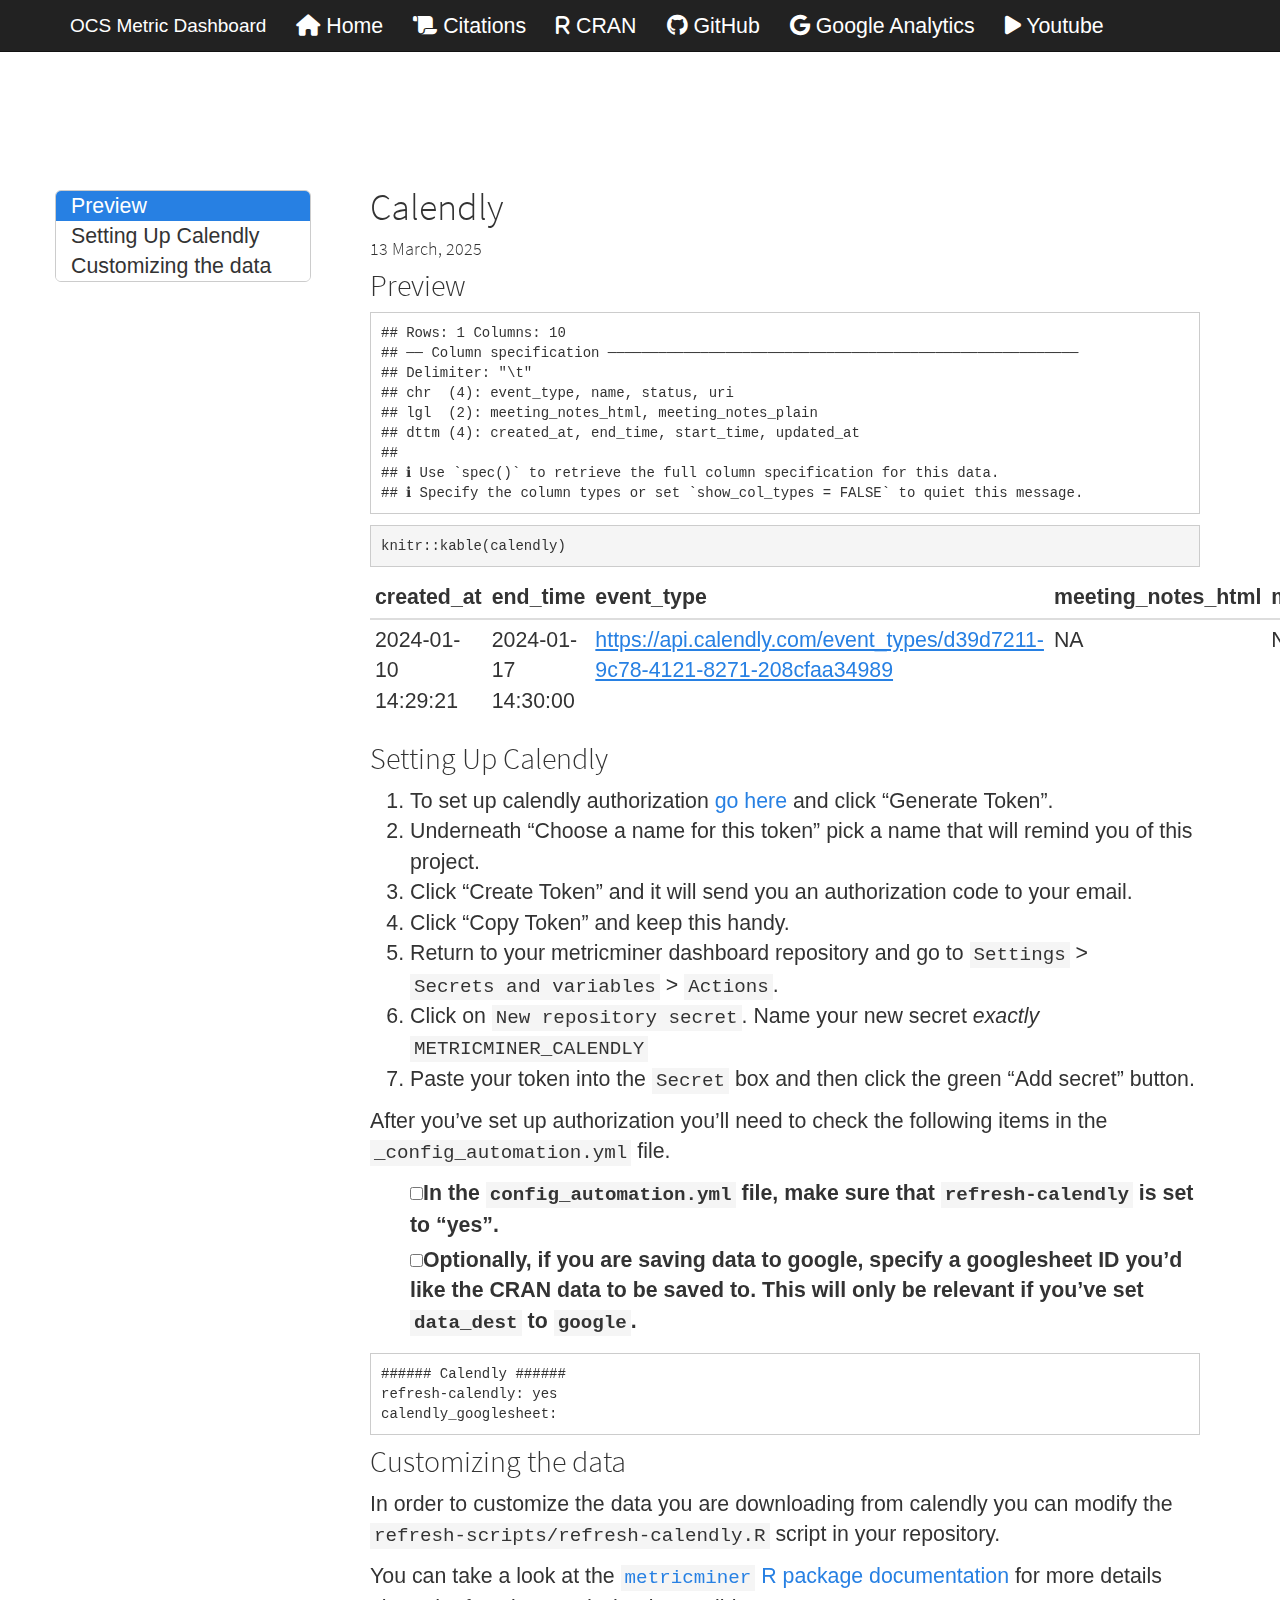
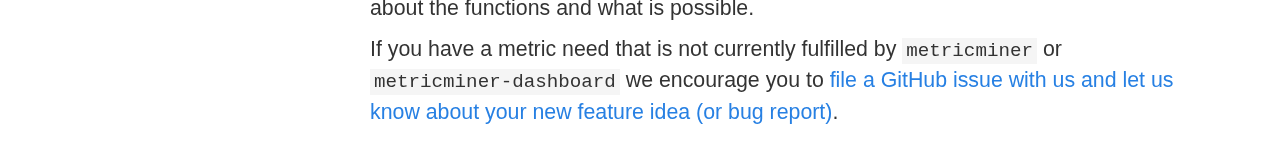
==== commit af21307e: "Render preview" ====
--- a/docs/calendly.html
+++ b/docs/calendly.html
@@ -378,7 +378,7 @@
 
 
 <h1 class="title toc-ignore">Calendly</h1>
-<h4 class="date">19 February, 2025</h4>
+<h4 class="date">13 March, 2025</h4>
 
 </div>
 
--- a/docs/resources/styles.css
+++ b/docs/resources/styles.css
@@ -4,17 +4,17 @@
 body {
  margin-top: 100px;
  font-family: Helvetica;
- font-size: 13pt;
+ font-size: 16pt;
 }
 
 
 .square{ 
-    left: 15px;
+  left: 15px;
   padding: 40px 20px;
   background: #24898c;
   font-family: Helvetica;
   color: white;
-  font-size: 16pt;
+  font-size: 20pt;
 
 }
 
